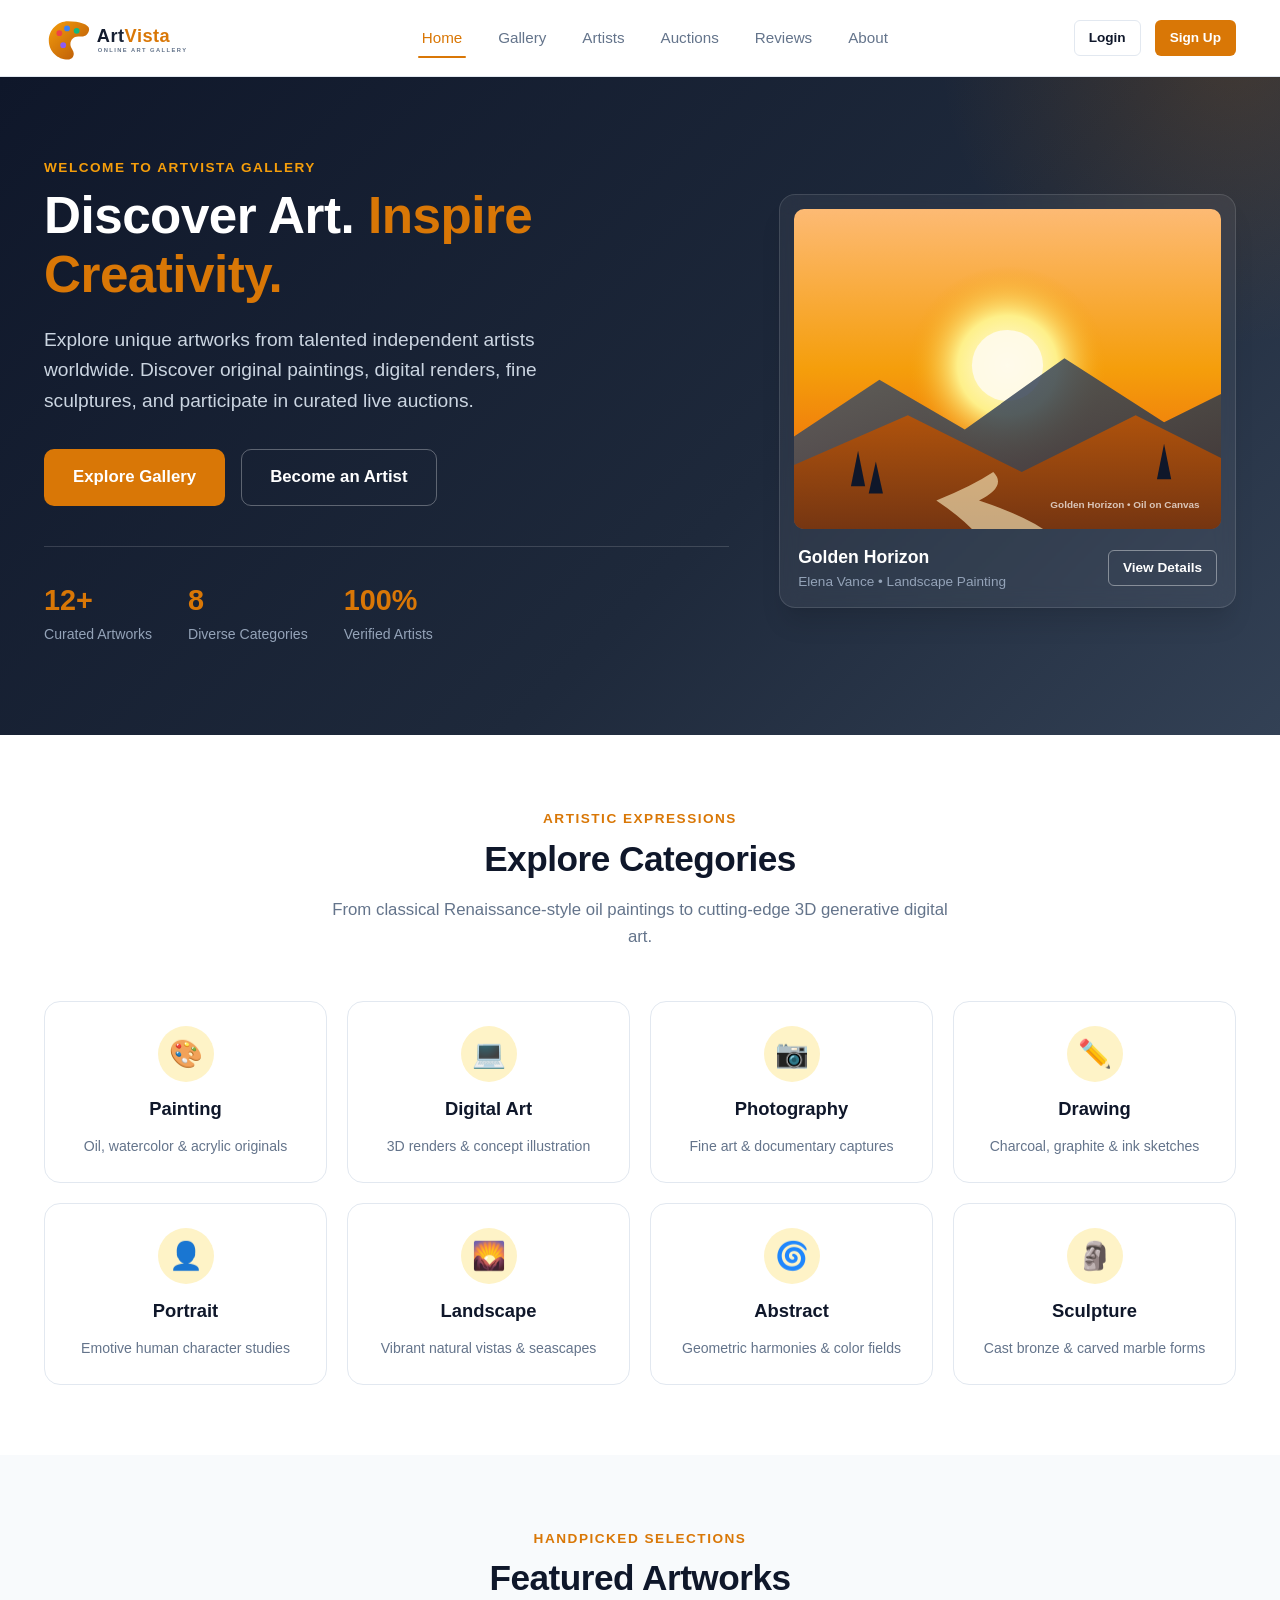
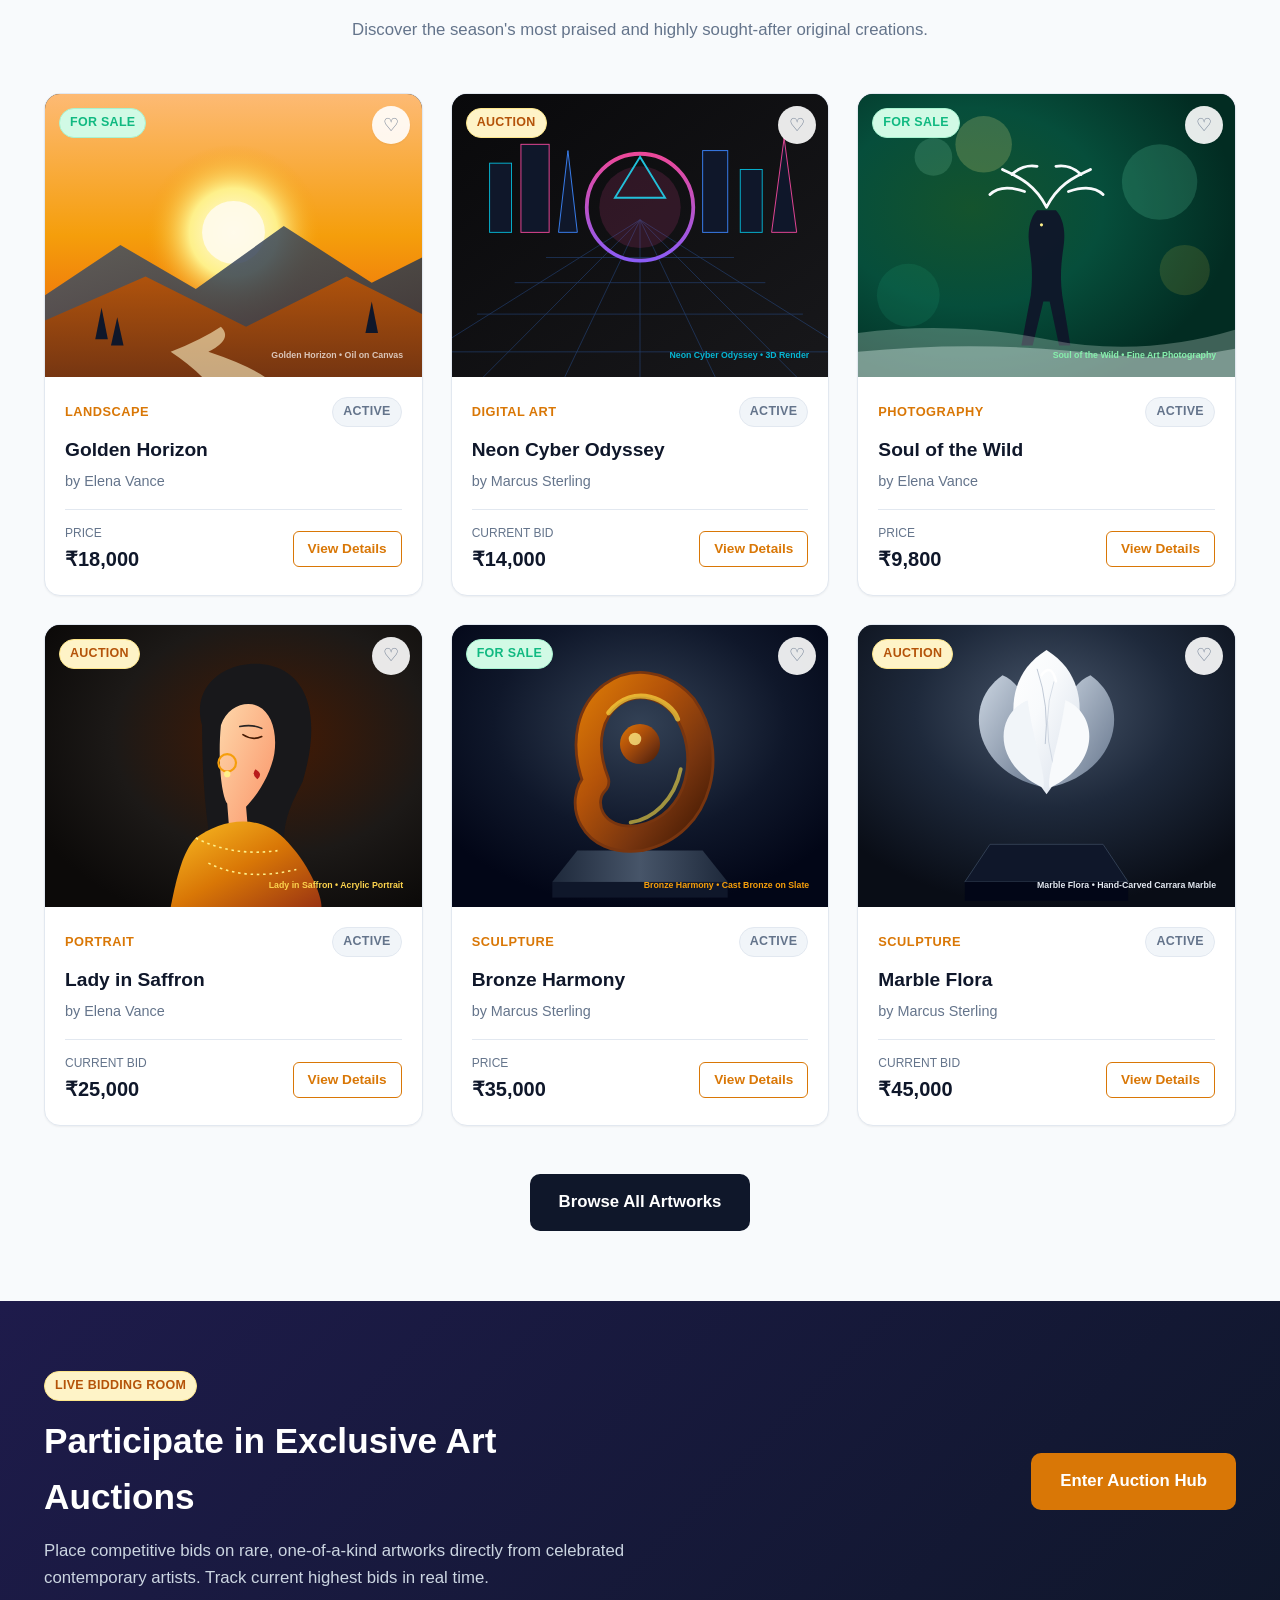
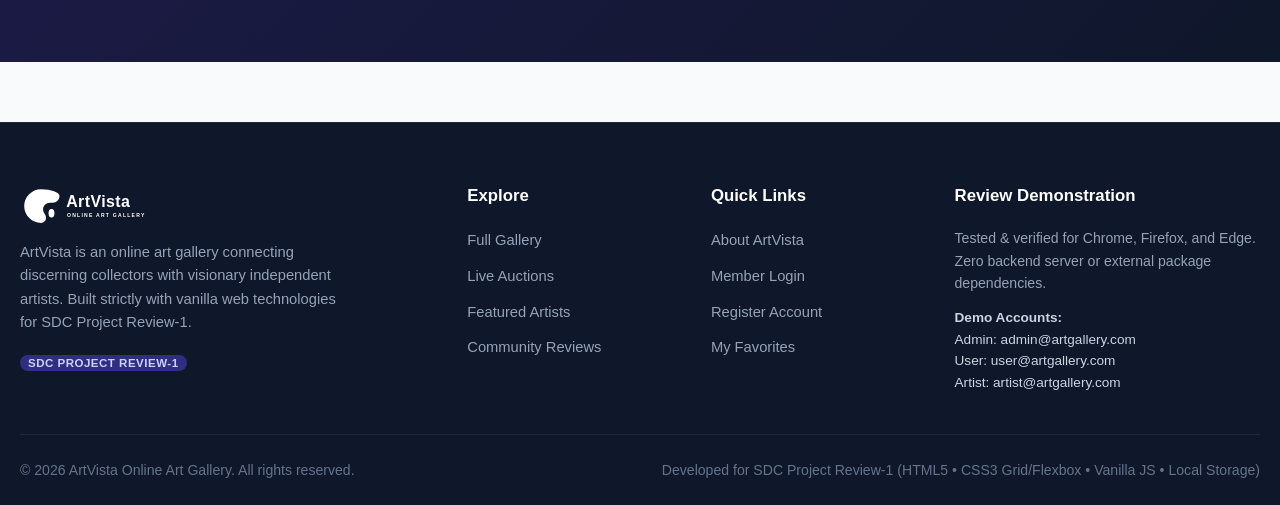
==== index.html @ 1c0c0f74 "Initial commit: Online Art Gallery (ArtVista) for SDC Project Review-1" ====
<!DOCTYPE html>
<html lang="en">
<head>
  <meta charset="UTF-8">
  <meta name="viewport" content="width=device-width, initial-scale=1.0">
  <title>ArtVista — Online Art Gallery | Discover &amp; Collect Fine Art</title>
  <link rel="stylesheet" href="css/style.css">
</head>
<body>

  <!-- Site Header / Navbar (Flexbox) -->
  <header class="site-header">
    <div class="container navbar">
      <a href="index.html" class="brand-logo">
        <img src="images/logo.svg" alt="ArtVista Logo">
      </a>

      <button class="menu-toggle" id="menuToggle" aria-label="Toggle Navigation">☰</button>

      <ul class="nav-links" id="navLinks">
        <li><a href="index.html" class="active">Home</a></li>
        <li><a href="artworks.html">Gallery</a></li>
        <li><a href="artist-profile.html">Artists</a></li>
        <li><a href="auction.html">Auctions</a></li>
        <li><a href="reviews.html">Reviews</a></li>
        <li><a href="about.html">About</a></li>
      </ul>

      <div class="nav-actions" id="navActions">
        <!-- Injected dynamically via auth.js -->
        <a href="login.html" class="btn btn-sm btn-outline">Login</a>
        <a href="signup.html" class="btn btn-sm btn-accent">Sign Up</a>
      </div>
    </div>
  </header>

  <main class="main-content">
    <!-- Hero Section (CSS Grid & Flexbox) -->
    <section class="hero-section">
      <div class="container hero-grid">
        <div class="hero-content">
          <div class="section-subtitle" style="color: #f59e0b;">Welcome to ArtVista Gallery</div>
          <h1>Discover Art. <span>Inspire Creativity.</span></h1>
          <p>
            Explore unique artworks from talented independent artists worldwide. Discover original paintings, digital renders, fine sculptures, and participate in curated live auctions.
          </p>
          <div class="hero-actions">
            <a href="artworks.html" class="btn btn-lg btn-accent">Explore Gallery</a>
            <a href="signup.html" class="btn btn-lg btn-outline" style="color: #ffffff; border-color: rgba(255,255,255,0.3);">Become an Artist</a>
          </div>

          <div class="hero-stats">
            <div class="hero-stat-item">
              <h4>12+</h4>
              <p>Curated Artworks</p>
            </div>
            <div class="hero-stat-item">
              <h4>8</h4>
              <p>Diverse Categories</p>
            </div>
            <div class="hero-stat-item">
              <h4>100%</h4>
              <p>Verified Artists</p>
            </div>
          </div>
        </div>

        <div class="hero-image-card">
          <img src="images/artworks/artwork-1.svg" alt="Featured Masterpiece: Golden Horizon">
          <div class="hero-card-meta">
            <div>
              <strong style="color: #ffffff; font-size: 1.1rem;">Golden Horizon</strong>
              <p style="color: #94a3b8; font-size: 0.85rem; margin-bottom: 0;">Elena Vance • Landscape Painting</p>
            </div>
            <a href="artwork-details.html?id=1" class="btn btn-sm btn-outline" style="color: #ffffff; border-color: rgba(255,255,255,0.4);">View Details</a>
          </div>
        </div>
      </div>
    </section>

    <!-- Categories Section (CSS Grid) -->
    <section class="section-padding" style="background-color: var(--surface);">
      <div class="container">
        <div class="section-header">
          <span class="section-subtitle">Artistic Expressions</span>
          <h2 class="section-title">Explore Categories</h2>
          <p class="section-desc">From classical Renaissance-style oil paintings to cutting-edge 3D generative digital art.</p>
        </div>

        <div class="category-grid">
          <a href="artworks.html?category=Painting" class="category-card">
            <div class="category-icon-box">🎨</div>
            <h3>Painting</h3>
            <p>Oil, watercolor &amp; acrylic originals</p>
          </a>

          <a href="artworks.html?category=Digital Art" class="category-card">
            <div class="category-icon-box">💻</div>
            <h3>Digital Art</h3>
            <p>3D renders &amp; concept illustration</p>
          </a>

          <a href="artworks.html?category=Photography" class="category-card">
            <div class="category-icon-box">📷</div>
            <h3>Photography</h3>
            <p>Fine art &amp; documentary captures</p>
          </a>

          <a href="artworks.html?category=Drawing" class="category-card">
            <div class="category-icon-box">✏️</div>
            <h3>Drawing</h3>
            <p>Charcoal, graphite &amp; ink sketches</p>
          </a>

          <a href="artworks.html?category=Portrait" class="category-card">
            <div class="category-icon-box">👤</div>
            <h3>Portrait</h3>
            <p>Emotive human character studies</p>
          </a>

          <a href="artworks.html?category=Landscape" class="category-card">
            <div class="category-icon-box">🌄</div>
            <h3>Landscape</h3>
            <p>Vibrant natural vistas &amp; seascapes</p>
          </a>

          <a href="artworks.html?category=Abstract" class="category-card">
            <div class="category-icon-box">🌀</div>
            <h3>Abstract</h3>
            <p>Geometric harmonies &amp; color fields</p>
          </a>

          <a href="artworks.html?category=Sculpture" class="category-card">
            <div class="category-icon-box">🗿</div>
            <h3>Sculpture</h3>
            <p>Cast bronze &amp; carved marble forms</p>
          </a>
        </div>
      </div>
    </section>

    <!-- Featured Artworks Section (CSS Grid) -->
    <section class="section-padding">
      <div class="container">
        <div class="section-header">
          <span class="section-subtitle">Handpicked Selections</span>
          <h2 class="section-title">Featured Artworks</h2>
          <p class="section-desc">Discover the season's most praised and highly sought-after original creations.</p>
        </div>

        <div class="artwork-grid" id="featuredArtworksGrid">
          <!-- Populated dynamically via artworks.js -->
        </div>

        <div style="text-align: center; margin-top: 48px;">
          <a href="artworks.html" class="btn btn-lg btn-primary">Browse All Artworks</a>
        </div>
      </div>
    </section>

    <!-- Live Auction Preview Section (Flexbox Banner) -->
    <section class="section-padding" style="background: linear-gradient(135deg, #1e1b4b 0%, #0f172a 100%); color: var(--text-inverse);">
      <div class="container">
        <div style="display: flex; justify-content: space-between; align-items: center; flex-wrap: wrap; gap: 30px;">
          <div style="max-width: 600px;">
            <span class="badge badge-auction" style="margin-bottom: 12px;">Live Bidding Room</span>
            <h2 style="font-size: 2.2rem; font-weight: 800; margin-bottom: 12px;">Participate in Exclusive Art Auctions</h2>
            <p style="color: #cbd5e1; font-size: 1.05rem;">
              Place competitive bids on rare, one-of-a-kind artworks directly from celebrated contemporary artists. Track current highest bids in real time.
            </p>
          </div>
          <div>
            <a href="auction.html" class="btn btn-lg btn-accent">Enter Auction Hub</a>
          </div>
        </div>
      </div>
    </section>
  </main>

  <!-- Site Footer (CSS Grid & Flexbox) -->
  <footer class="site-footer">
    <div class="container footer-top">
      <div class="footer-grid">
        <div class="footer-col">
          <img src="images/logo.svg" alt="ArtVista" style="height: 42px; margin-bottom: 16px; filter: brightness(0) invert(1);">
          <p style="color: #94a3b8; font-size: 0.92rem; max-width: 320px; line-height: 1.6;">
            ArtVista is an online art gallery connecting discerning collectors with visionary independent artists. Built strictly with vanilla web technologies for SDC Project Review-1.
          </p>
          <div style="margin-top: 14px;">
            <span class="role-tag role-admin" style="background-color: #312e81; color: #c7d2fe;">SDC Project Review-1</span>
          </div>
        </div>

        <div class="footer-col">
          <h4>Explore</h4>
          <ul class="footer-links">
            <li><a href="artworks.html">Full Gallery</a></li>
            <li><a href="auction.html">Live Auctions</a></li>
            <li><a href="artist-profile.html">Featured Artists</a></li>
            <li><a href="reviews.html">Community Reviews</a></li>
          </ul>
        </div>

        <div class="footer-col">
          <h4>Quick Links</h4>
          <ul class="footer-links">
            <li><a href="about.html">About ArtVista</a></li>
            <li><a href="login.html">Member Login</a></li>
            <li><a href="signup.html">Register Account</a></li>
            <li><a href="favorites.html">My Favorites</a></li>
          </ul>
        </div>

        <div class="footer-col">
          <h4>Review Demonstration</h4>
          <p style="color: #94a3b8; font-size: 0.88rem; line-height: 1.6; margin-bottom: 12px;">
            Tested &amp; verified for Chrome, Firefox, and Edge. Zero backend server or external package dependencies.
          </p>
          <div style="font-size: 0.85rem; color: #cbd5e1;">
            <strong>Demo Accounts:</strong><br>
            Admin: admin@artgallery.com<br>
            User: user@artgallery.com<br>
            Artist: artist@artgallery.com
          </div>
        </div>
      </div>
    </div>

    <div class="container footer-bottom">
      <div>&copy; 2026 ArtVista Online Art Gallery. All rights reserved.</div>
      <div>Developed for SDC Project Review-1 (HTML5 • CSS3 Grid/Flexbox • Vanilla JS • Local Storage)</div>
    </div>
  </footer>

  <!-- Scripts -->
  <script src="js/storage.js"></script>
  <script src="js/auth.js"></script>
  <script src="js/artworks.js"></script>
</body>
</html>
---- css/style.css ----
/**
 * style.css - Main Stylesheet for ArtVista Online Art Gallery
 * SDC Project Review-1
 * Developed using pure CSS3 (CSS Grid & Flexbox) with zero frameworks
 */

/* ==========================================================================
   1. CSS Variables & Design Tokens
   ========================================================================== */
:root {
  /* Brand Palette */
  --primary: #0f172a;        /* Deep slate/charcoal */
  --primary-light: #1e293b;  /* Elevated slate */
  --accent: #d97706;         /* Warm Gallery Gold */
  --accent-hover: #b45309;   /* Darker Gold */
  --accent-light: #fef3c7;   /* Pale gold highlight */
  
  /* Semantic Colors */
  --success: #10b981;
  --success-bg: #d1fae5;
  --danger: #ef4444;
  --danger-bg: #fee2e2;
  --warning: #f59e0b;
  --warning-bg: #fef3c7;
  --info: #3b82f6;
  --info-bg: #dbeafe;
  
  /* Neutrals & Surfaces */
  --bg: #f8fafc;
  --surface: #ffffff;
  --surface-alt: #f1f5f9;
  --border: #e2e8f0;
  --border-focus: #cbd5e1;
  
  /* Text */
  --text-main: #0f172a;
  --text-muted: #64748b;
  --text-light: #94a3b8;
  --text-inverse: #ffffff;
  
  /* Elevation Shadows */
  --shadow-sm: 0 1px 2px 0 rgba(0, 0, 0, 0.05);
  --shadow-md: 0 4px 6px -1px rgba(0, 0, 0, 0.07), 0 2px 4px -2px rgba(0, 0, 0, 0.05);
  --shadow-lg: 0 10px 15px -3px rgba(0, 0, 0, 0.08), 0 4px 6px -4px rgba(0, 0, 0, 0.04);
  --shadow-xl: 0 20px 25px -5px rgba(0, 0, 0, 0.1), 0 8px 10px -6px rgba(0, 0, 0, 0.05);
  
  /* Radii */
  --radius-sm: 6px;
  --radius-md: 10px;
  --radius-lg: 16px;
  --radius-full: 9999px;
  
  /* Transitions */
  --transition-fast: 0.15s ease;
  --transition-normal: 0.25s ease;
}

/* ==========================================================================
   2. Reset & Base Typography
   ========================================================================== */
*, *::before, *::after {
  box-sizing: border-box;
  margin: 0;
  padding: 0;
}

html {
  font-size: 16px;
  scroll-behavior: smooth;
}

body {
  font-family: -apple-system, BlinkMacSystemFont, "Segoe UI", Roboto, "Helvetica Neue", Arial, sans-serif;
  background-color: var(--bg);
  color: var(--text-main);
  line-height: 1.6;
  min-height: 100vh;
  display: flex;
  flex-direction: column;
}

a {
  color: inherit;
  text-decoration: none;
  transition: color var(--transition-fast);
}

img {
  max-width: 100%;
  height: auto;
  display: block;
}

button, input, select, textarea {
  font-family: inherit;
  font-size: 1rem;
}

/* Container */
.container {
  width: 100%;
  max-width: 1240px;
  margin: 0 auto;
  padding: 0 24px;
}

.main-content {
  flex: 1 0 auto;
  padding-bottom: 60px;
}

/* ==========================================================================
   3. Header & Navigation (Flexbox)
   ========================================================================== */
.site-header {
  background-color: var(--surface);
  border-bottom: 1px solid var(--border);
  position: sticky;
  top: 0;
  z-index: 1000;
  box-shadow: var(--shadow-sm);
}

.navbar {
  display: flex;
  justify-content: space-between;
  align-items: center;
  height: 76px;
}

.brand-logo {
  display: flex;
  align-items: center;
  gap: 12px;
}

.brand-logo img {
  height: 48px;
  width: auto;
}

.nav-links {
  display: flex;
  align-items: center;
  gap: 28px;
  list-style: none;
}

.nav-links a {
  font-weight: 500;
  color: var(--text-muted);
  font-size: 0.95rem;
  padding: 8px 4px;
  position: relative;
}

.nav-links a:hover,
.nav-links a.active {
  color: var(--accent);
}

.nav-links a.active::after {
  content: '';
  position: absolute;
  bottom: -4px;
  left: 0;
  right: 0;
  height: 2px;
  background-color: var(--accent);
  border-radius: 2px;
}

.nav-actions {
  display: flex;
  align-items: center;
  gap: 14px;
}

.user-badge-pill {
  display: flex;
  align-items: center;
  gap: 10px;
  padding: 6px 14px 6px 8px;
  background-color: var(--surface-alt);
  border-radius: var(--radius-full);
  border: 1px solid var(--border);
  font-size: 0.88rem;
  font-weight: 600;
}

.user-avatar-sm {
  width: 32px;
  height: 32px;
  border-radius: 50%;
  object-fit: cover;
}

.role-tag {
  font-size: 0.72rem;
  text-transform: uppercase;
  letter-spacing: 0.5px;
  padding: 2px 8px;
  border-radius: var(--radius-full);
  font-weight: 700;
}
.role-tag.role-admin { background-color: #ede9fe; color: #6d28d9; }
.role-tag.role-artist { background-color: var(--accent-light); color: var(--accent-hover); }
.role-tag.role-user { background-color: var(--info-bg); color: var(--info); }

/* Mobile nav toggle */
.menu-toggle {
  display: none;
  background: none;
  border: none;
  font-size: 1.5rem;
  cursor: pointer;
  color: var(--text-main);
}

/* ==========================================================================
   4. Buttons & Badges (Flexbox)
   ========================================================================== */
.btn {
  display: inline-flex;
  align-items: center;
  justify-content: center;
  gap: 8px;
  padding: 10px 20px;
  font-size: 0.95rem;
  font-weight: 600;
  border-radius: var(--radius-md);
  border: 1px solid transparent;
  cursor: pointer;
  transition: all var(--transition-normal);
  text-align: center;
  white-space: nowrap;
}

.btn-primary {
  background-color: var(--primary);
  color: var(--text-inverse);
}
.btn-primary:hover {
  background-color: var(--primary-light);
  transform: translateY(-1px);
  box-shadow: var(--shadow-md);
}

.btn-accent {
  background-color: var(--accent);
  color: var(--text-inverse);
}
.btn-accent:hover {
  background-color: var(--accent-hover);
  transform: translateY(-1px);
  box-shadow: var(--shadow-md);
}

.btn-outline {
  background-color: transparent;
  border-color: var(--border);
  color: var(--text-main);
}
.btn-outline:hover {
  background-color: var(--surface-alt);
  border-color: var(--border-focus);
}

.btn-outline-accent {
  background-color: transparent;
  border-color: var(--accent);
  color: var(--accent);
}
.btn-outline-accent:hover {
  background-color: var(--accent);
  color: var(--text-inverse);
}

.btn-danger {
  background-color: var(--danger);
  color: var(--text-inverse);
}
.btn-danger:hover {
  background-color: #dc2626;
}

.btn-sm {
  padding: 6px 14px;
  font-size: 0.85rem;
  border-radius: var(--radius-sm);
}

.btn-lg {
  padding: 14px 28px;
  font-size: 1.05rem;
}

.btn-block {
  width: 100%;
}

/* Badges */
.badge {
  display: inline-flex;
  align-items: center;
  gap: 4px;
  padding: 4px 10px;
  border-radius: var(--radius-full);
  font-size: 0.78rem;
  font-weight: 700;
  letter-spacing: 0.3px;
  text-transform: uppercase;
}

.badge-sale {
  background-color: var(--success-bg);
  color: var(--success);
  border: 1px solid #a7f3d0;
}

.badge-auction {
  background-color: var(--warning-bg);
  color: var(--accent-hover);
  border: 1px solid #fde68a;
}

.badge-category {
  background-color: var(--surface-alt);
  color: var(--text-muted);
  border: 1px solid var(--border);
}

/* ==========================================================================
   5. Hero Section (Flexbox & Grid)
   ========================================================================== */
.hero-section {
  background: linear-gradient(135deg, #0f172a 0%, #1e293b 60%, #334155 100%);
  color: var(--text-inverse);
  padding: 80px 0 90px;
  position: relative;
  overflow: hidden;
}

.hero-section::before {
  content: '';
  position: absolute;
  top: -50%;
  right: -20%;
  width: 600px;
  height: 600px;
  background: radial-gradient(circle, rgba(217, 119, 6, 0.18) 0%, rgba(217, 119, 6, 0) 70%);
  border-radius: 50%;
  pointer-events: none;
}

.hero-grid {
  display: grid;
  grid-template-columns: 1.2fr 0.8fr;
  align-items: center;
  gap: 50px;
}

.hero-content h1 {
  font-size: 3.2rem;
  line-height: 1.15;
  font-weight: 800;
  margin-bottom: 20px;
  letter-spacing: -0.5px;
}

.hero-content h1 span {
  color: var(--accent);
}

.hero-content p {
  font-size: 1.2rem;
  color: #cbd5e1;
  margin-bottom: 32px;
  max-width: 540px;
  line-height: 1.6;
}

.hero-actions {
  display: flex;
  gap: 16px;
  flex-wrap: wrap;
}

.hero-stats {
  display: flex;
  gap: 36px;
  margin-top: 40px;
  padding-top: 30px;
  border-top: 1px solid rgba(255, 255, 255, 0.15);
}

.hero-stat-item h4 {
  font-size: 1.8rem;
  font-weight: 800;
  color: var(--accent);
}

.hero-stat-item p {
  font-size: 0.88rem;
  color: #94a3b8;
  margin-bottom: 0;
}

.hero-image-card {
  background: rgba(255, 255, 255, 0.06);
  border: 1px solid rgba(255, 255, 255, 0.12);
  border-radius: var(--radius-lg);
  padding: 14px;
  box-shadow: var(--shadow-xl);
  backdrop-filter: blur(10px);
}

.hero-image-card img {
  border-radius: var(--radius-md);
  width: 100%;
  aspect-ratio: 4 / 3;
  object-fit: cover;
}

.hero-card-meta {
  display: flex;
  justify-content: space-between;
  align-items: center;
  margin-top: 14px;
  padding: 0 4px;
}

/* ==========================================================================
   6. Sections, Headers, and Category Showcase (CSS Grid)
   ========================================================================== */
.section-padding {
  padding: 70px 0;
}

.section-header {
  text-align: center;
  max-width: 640px;
  margin: 0 auto 50px;
}

.section-subtitle {
  text-transform: uppercase;
  color: var(--accent);
  font-size: 0.85rem;
  font-weight: 700;
  letter-spacing: 1.5px;
  margin-bottom: 8px;
}

.section-title {
  font-size: 2.2rem;
  font-weight: 800;
  color: var(--text-main);
  letter-spacing: -0.5px;
}

.section-desc {
  color: var(--text-muted);
  font-size: 1.05rem;
  margin-top: 10px;
}

/* Categories Grid */
.category-grid {
  display: grid;
  grid-template-columns: repeat(auto-fit, minmax(240px, 1fr));
  gap: 20px;
}

.category-card {
  background-color: var(--surface);
  border: 1px solid var(--border);
  border-radius: var(--radius-lg);
  padding: 24px;
  text-align: center;
  transition: all var(--transition-normal);
  cursor: pointer;
  display: flex;
  flex-direction: column;
  align-items: center;
  gap: 12px;
}

.category-card:hover {
  transform: translateY(-4px);
  border-color: var(--accent);
  box-shadow: var(--shadow-lg);
}

.category-icon-box {
  width: 56px;
  height: 56px;
  border-radius: 50%;
  background-color: var(--accent-light);
  display: flex;
  align-items: center;
  justify-content: center;
  font-size: 1.7rem;
}

.category-card h3 {
  font-size: 1.15rem;
  font-weight: 700;
}

.category-card p {
  font-size: 0.88rem;
  color: var(--text-muted);
}

/* ==========================================================================
   7. Artwork Cards & Gallery Grid (CSS Grid)
   ========================================================================== */
.artwork-grid {
  display: grid;
  grid-template-columns: repeat(auto-fit, minmax(280px, 1fr));
  gap: 28px;
}

.artwork-card {
  background-color: var(--surface);
  border: 1px solid var(--border);
  border-radius: var(--radius-lg);
  overflow: hidden;
  box-shadow: var(--shadow-sm);
  transition: all var(--transition-normal);
  display: flex;
  flex-direction: column;
}

.artwork-card:hover {
  transform: translateY(-5px);
  box-shadow: var(--shadow-xl);
  border-color: #cbd5e1;
}

.artwork-image-wrap {
  position: relative;
  width: 100%;
  aspect-ratio: 4 / 3;
  overflow: hidden;
  background-color: #0f172a;
}

.artwork-image-wrap img {
  width: 100%;
  height: 100%;
  object-fit: cover;
  transition: transform 0.4s ease;
}

.artwork-card:hover .artwork-image-wrap img {
  transform: scale(1.04);
}

.artwork-badge-floating {
  position: absolute;
  top: 14px;
  left: 14px;
  z-index: 2;
}

.btn-fav-floating {
  position: absolute;
  top: 12px;
  right: 12px;
  z-index: 2;
  width: 38px;
  height: 38px;
  border-radius: 50%;
  background-color: rgba(255, 255, 255, 0.9);
  border: none;
  cursor: pointer;
  display: flex;
  align-items: center;
  justify-content: center;
  font-size: 1.1rem;
  color: #64748b;
  box-shadow: var(--shadow-sm);
  transition: all var(--transition-fast);
}

.btn-fav-floating:hover,
.btn-fav-floating.active {
  background-color: #ffffff;
  color: #ef4444;
  transform: scale(1.1);
}

.artwork-body {
  padding: 20px;
  display: flex;
  flex-direction: column;
  flex-grow: 1;
}

.artwork-meta-row {
  display: flex;
  justify-content: space-between;
  align-items: center;
  margin-bottom: 8px;
}

.artwork-category {
  font-size: 0.8rem;
  font-weight: 700;
  text-transform: uppercase;
  color: var(--accent);
  letter-spacing: 0.5px;
}

.artwork-title {
  font-size: 1.2rem;
  font-weight: 700;
  margin-bottom: 4px;
  color: var(--text-main);
  white-space: nowrap;
  overflow: hidden;
  text-overflow: ellipsis;
}

.artwork-artist {
  font-size: 0.9rem;
  color: var(--text-muted);
  margin-bottom: 16px;
}

.artwork-artist a:hover {
  color: var(--accent);
  text-decoration: underline;
}

.artwork-footer {
  margin-top: auto;
  padding-top: 14px;
  border-top: 1px solid var(--border);
  display: flex;
  justify-content: space-between;
  align-items: center;
}

.artwork-price-label {
  font-size: 0.75rem;
  color: var(--text-muted);
  text-transform: uppercase;
}

.artwork-price-val {
  font-size: 1.25rem;
  font-weight: 800;
  color: var(--text-main);
}

/* ==========================================================================
   8. Search & Filters Bar (Flexbox)
   ========================================================================== */
.gallery-controls {
  background-color: var(--surface);
  border: 1px solid var(--border);
  border-radius: var(--radius-lg);
  padding: 20px;
  margin-bottom: 36px;
  box-shadow: var(--shadow-sm);
  display: flex;
  flex-direction: column;
  gap: 16px;
}

.search-sort-row {
  display: flex;
  gap: 16px;
  align-items: center;
}

.search-input-wrap {
  flex: 1;
  position: relative;
}

.search-input-wrap input {
  width: 100%;
  padding: 12px 16px 12px 42px;
  border: 1px solid var(--border);
  border-radius: var(--radius-md);
  background-color: var(--bg);
  transition: all var(--transition-fast);
}

.search-input-wrap input:focus {
  outline: none;
  border-color: var(--accent);
  background-color: var(--surface);
  box-shadow: 0 0 0 3px rgba(217, 119, 6, 0.15);
}

.search-icon {
  position: absolute;
  left: 14px;
  top: 50%;
  transform: translateY(-50%);
  color: var(--text-muted);
  font-size: 1.1rem;
}

.filter-pills-row {
  display: flex;
  gap: 8px;
  flex-wrap: wrap;
  align-items: center;
}

.filter-pill {
  background-color: var(--surface-alt);
  border: 1px solid var(--border);
  color: var(--text-muted);
  padding: 7px 16px;
  border-radius: var(--radius-full);
  font-size: 0.88rem;
  font-weight: 600;
  cursor: pointer;
  transition: all var(--transition-fast);
}

.filter-pill:hover,
.filter-pill.active {
  background-color: var(--primary);
  border-color: var(--primary);
  color: var(--text-inverse);
}

/* ==========================================================================
   9. Forms & Authentication (Flexbox)
   ========================================================================== */
.auth-wrapper {
  max-width: 480px;
  margin: 40px auto;
  background-color: var(--surface);
  border: 1px solid var(--border);
  border-radius: var(--radius-lg);
  padding: 36px;
  box-shadow: var(--shadow-lg);
}

.auth-header {
  text-align: center;
  margin-bottom: 28px;
}

.auth-header h2 {
  font-size: 1.8rem;
  font-weight: 800;
  margin-bottom: 8px;
}

.auth-header p {
  color: var(--text-muted);
  font-size: 0.95rem;
}

.form-group {
  display: flex;
  flex-direction: column;
  gap: 6px;
  margin-bottom: 20px;
}

.form-group label {
  font-size: 0.9rem;
  font-weight: 600;
  color: var(--text-main);
}

.form-control {
  width: 100%;
  padding: 11px 14px;
  border: 1px solid var(--border);
  border-radius: var(--radius-md);
  background-color: var(--bg);
  transition: border-color var(--transition-fast);
}

.form-control:focus {
  outline: none;
  border-color: var(--accent);
  background-color: var(--surface);
  box-shadow: 0 0 0 3px rgba(217, 119, 6, 0.15);
}

.form-error {
  color: var(--danger);
  font-size: 0.8rem;
  font-weight: 500;
  display: none;
}

.form-error.show {
  display: block;
}

/* Quick Fill Demo Credentials Box */
.demo-credentials-box {
  margin-top: 24px;
  padding: 16px;
  background-color: var(--surface-alt);
  border: 1px dashed #cbd5e1;
  border-radius: var(--radius-md);
}

.demo-credentials-box h4 {
  font-size: 0.85rem;
  text-transform: uppercase;
  letter-spacing: 0.5px;
  color: var(--text-muted);
  margin-bottom: 10px;
}

.demo-buttons-row {
  display: flex;
  gap: 8px;
  flex-wrap: wrap;
}

/* ==========================================================================
   10. Dashboard Layout & Metrics (CSS Grid)
   ========================================================================== */
.dashboard-header {
  background-color: var(--surface);
  border-bottom: 1px solid var(--border);
  padding: 30px 0;
  margin-bottom: 36px;
}

.dashboard-header-inner {
  display: flex;
  justify-content: space-between;
  align-items: center;
}

.dashboard-greeting h1 {
  font-size: 1.8rem;
  font-weight: 800;
}

.dashboard-greeting p {
  color: var(--text-muted);
  font-size: 0.95rem;
}

.stats-grid {
  display: grid;
  grid-template-columns: repeat(auto-fit, minmax(200px, 1fr));
  gap: 20px;
  margin-bottom: 36px;
}

.stat-card {
  background-color: var(--surface);
  border: 1px solid var(--border);
  border-radius: var(--radius-lg);
  padding: 24px;
  display: flex;
  align-items: center;
  gap: 18px;
  box-shadow: var(--shadow-sm);
}

.stat-icon {
  width: 52px;
  height: 52px;
  border-radius: var(--radius-md);
  display: flex;
  align-items: center;
  justify-content: center;
  font-size: 1.6rem;
}

.stat-icon-blue { background-color: var(--info-bg); color: var(--info); }
.stat-icon-gold { background-color: var(--accent-light); color: var(--accent-hover); }
.stat-icon-green { background-color: var(--success-bg); color: var(--success); }
.stat-icon-purple { background-color: #f3e8ff; color: #9333ea; }
.stat-icon-red { background-color: var(--danger-bg); color: var(--danger); }

.stat-info h3 {
  font-size: 1.85rem;
  font-weight: 800;
  line-height: 1.1;
}

.stat-info p {
  font-size: 0.85rem;
  color: var(--text-muted);
  font-weight: 600;
  margin-top: 4px;
}

/* Dashboard Tabs Navigation */
.dashboard-tabs {
  display: flex;
  gap: 8px;
  border-bottom: 1px solid var(--border);
  margin-bottom: 28px;
  overflow-x: auto;
}

.dash-tab-btn {
  padding: 12px 20px;
  background: none;
  border: none;
  border-bottom: 2px solid transparent;
  font-size: 0.95rem;
  font-weight: 600;
  color: var(--text-muted);
  cursor: pointer;
  white-space: nowrap;
  transition: all var(--transition-fast);
}

.dash-tab-btn:hover {
  color: var(--primary);
}

.dash-tab-btn.active {
  color: var(--accent);
  border-bottom-color: var(--accent);
}

.tab-pane {
  display: none;
}

.tab-pane.active {
  display: block;
}

/* ==========================================================================
   11. Tables (Data Tables for Admin, Purchases, Users)
   ========================================================================== */
.table-container {
  background-color: var(--surface);
  border: 1px solid var(--border);
  border-radius: var(--radius-lg);
  overflow-x: auto;
  box-shadow: var(--shadow-sm);
}

.custom-table {
  width: 100%;
  border-collapse: collapse;
  text-align: left;
  font-size: 0.92rem;
}

.custom-table th {
  background-color: var(--surface-alt);
  padding: 14px 18px;
  font-weight: 700;
  color: var(--text-muted);
  border-bottom: 1px solid var(--border);
  text-transform: uppercase;
  font-size: 0.78rem;
  letter-spacing: 0.5px;
}

.custom-table td {
  padding: 16px 18px;
  border-bottom: 1px solid var(--border);
  vertical-align: middle;
}

.custom-table tbody tr:hover {
  background-color: rgba(248, 250, 252, 0.8);
}

.table-thumb {
  width: 50px;
  height: 50px;
  border-radius: var(--radius-sm);
  object-fit: cover;
}

/* ==========================================================================
   12. Artwork Details Layout
   ========================================================================== */
.artwork-details-grid {
  display: grid;
  grid-template-columns: 1fr 1fr;
  gap: 50px;
  background-color: var(--surface);
  border: 1px solid var(--border);
  border-radius: var(--radius-lg);
  padding: 36px;
  box-shadow: var(--shadow-md);
  margin-bottom: 50px;
}

.details-image-box {
  width: 100%;
  aspect-ratio: 4 / 3;
  border-radius: var(--radius-md);
  overflow: hidden;
  background-color: #0f172a;
}

.details-image-box img {
  width: 100%;
  height: 100%;
  object-fit: cover;
}

.details-info {
  display: flex;
  flex-direction: column;
}

.details-info h1 {
  font-size: 2.2rem;
  font-weight: 800;
  margin-bottom: 6px;
}

.details-artist-line {
  font-size: 1.1rem;
  color: var(--text-muted);
  margin-bottom: 18px;
}

.details-artist-line a {
  color: var(--accent);
  font-weight: 600;
}

.details-price-box {
  background-color: var(--surface-alt);
  border-radius: var(--radius-md);
  padding: 20px;
  margin: 20px 0;
}

.details-actions-row {
  display: flex;
  gap: 14px;
  margin-top: 10px;
}

/* ==========================================================================
   13. Reviews & Ratings
   ========================================================================== */
.star-rating {
  display: inline-flex;
  gap: 3px;
  color: #f59e0b;
  font-size: 1.1rem;
}

.star-picker {
  display: inline-flex;
  flex-direction: row-reverse;
  gap: 6px;
  font-size: 1.8rem;
  cursor: pointer;
}

.star-picker input {
  display: none;
}

.star-picker label {
  color: #cbd5e1;
  transition: color var(--transition-fast);
}

.star-picker label:hover,
.star-picker label:hover ~ label,
.star-picker input:checked ~ label {
  color: #f59e0b;
}

.review-item-card {
  background-color: var(--surface);
  border: 1px solid var(--border);
  border-radius: var(--radius-md);
  padding: 18px;
  margin-bottom: 14px;
}

.review-header {
  display: flex;
  justify-content: space-between;
  align-items: center;
  margin-bottom: 8px;
}

/* ==========================================================================
   14. Modals & Dialogs
   ========================================================================== */
.modal-overlay {
  position: fixed;
  top: 0;
  left: 0;
  right: 0;
  bottom: 0;
  background-color: rgba(15, 23, 42, 0.7);
  display: none;
  align-items: center;
  justify-content: center;
  z-index: 2000;
  padding: 20px;
  backdrop-filter: blur(4px);
}

.modal-overlay.active {
  display: flex;
}

.modal-card {
  background-color: var(--surface);
  border-radius: var(--radius-lg);
  max-width: 540px;
  width: 100%;
  padding: 30px;
  box-shadow: var(--shadow-xl);
  max-height: 90vh;
  overflow-y: auto;
  position: relative;
  animation: modalFadeIn 0.25s ease-out;
}

@keyframes modalFadeIn {
  from { opacity: 0; transform: scale(0.95); }
  to { opacity: 1; transform: scale(1); }
}

.modal-header {
  display: flex;
  justify-content: space-between;
  align-items: center;
  margin-bottom: 20px;
  border-bottom: 1px solid var(--border);
  padding-bottom: 12px;
}

.modal-close-btn {
  background: none;
  border: none;
  font-size: 1.6rem;
  color: var(--text-muted);
  cursor: pointer;
}

/* ==========================================================================
   15. Toast Notifications
   ========================================================================== */
.toast-container {
  position: fixed;
  bottom: 24px;
  right: 24px;
  z-index: 9999;
  display: flex;
  flex-direction: column;
  gap: 10px;
  pointer-events: none;
}

.toast-item {
  pointer-events: auto;
  min-width: 300px;
  max-width: 450px;
  background-color: var(--surface);
  color: var(--text-main);
  border-radius: var(--radius-md);
  padding: 14px 18px;
  box-shadow: var(--shadow-xl);
  display: flex;
  align-items: center;
  gap: 12px;
  border-left: 5px solid var(--primary);
  transform: translateX(120%);
  transition: transform 0.3s cubic-bezier(0.16, 1, 0.3, 1);
}

.toast-item.show {
  transform: translateX(0);
}

.toast-item.toast-success { border-left-color: var(--success); }
.toast-item.toast-error { border-left-color: var(--danger); }
.toast-item.toast-warning { border-left-color: var(--warning); }
.toast-item.toast-info { border-left-color: var(--info); }

.toast-icon {
  font-size: 1.2rem;
  font-weight: 800;
}
.toast-success .toast-icon { color: var(--success); }
.toast-error .toast-icon { color: var(--danger); }
.toast-warning .toast-icon { color: var(--warning); }
.toast-info .toast-icon { color: var(--info); }

.toast-message {
  flex-grow: 1;
  font-size: 0.92rem;
  font-weight: 500;
}

.toast-close {
  background: none;
  border: none;
  font-size: 1.2rem;
  color: var(--text-muted);
  cursor: pointer;
}

/* ==========================================================================
   16. Empty State Component
   ========================================================================== */
.empty-state {
  text-align: center;
  padding: 60px 20px;
  background-color: var(--surface);
  border: 1px dashed var(--border);
  border-radius: var(--radius-lg);
  margin: 30px 0;
}

.empty-state-icon {
  font-size: 3.5rem;
  margin-bottom: 16px;
  opacity: 0.7;
}

.empty-state h3 {
  font-size: 1.35rem;
  font-weight: 700;
  margin-bottom: 8px;
}

.empty-state p {
  color: var(--text-muted);
  max-width: 400px;
  margin: 0 auto 20px;
}

/* ==========================================================================
   17. Footer (Flexbox & Grid)
   ========================================================================== */
.site-footer {
  background-color: var(--primary);
  color: #cbd5e1;
  border-top: 1px solid #1e293b;
  margin-top: auto;
}

.footer-top {
  padding: 60px 0 40px;
}

.footer-grid {
  display: grid;
  grid-template-columns: 2fr 1fr 1fr 1.5fr;
  gap: 40px;
}

.footer-col h4 {
  color: var(--text-inverse);
  font-size: 1.05rem;
  font-weight: 700;
  margin-bottom: 18px;
}

.footer-links {
  list-style: none;
  display: flex;
  flex-direction: column;
  gap: 10px;
}

.footer-links a {
  color: #94a3b8;
  font-size: 0.92rem;
}

.footer-links a:hover {
  color: var(--accent);
}

.footer-bottom {
  padding: 24px 0;
  border-top: 1px solid #1e293b;
  display: flex;
  justify-content: space-between;
  align-items: center;
  font-size: 0.88rem;
  color: #64748b;
}

/* ==========================================================================
   18. Responsive Media Queries
   ========================================================================== */
@media (max-width: 992px) {
  .hero-grid {
    grid-template-columns: 1fr;
    text-align: center;
  }
  .hero-content p {
    margin: 0 auto 30px;
  }
  .hero-actions, .hero-stats {
    justify-content: center;
  }
  .artwork-details-grid {
    grid-template-columns: 1fr;
    gap: 30px;
  }
  .footer-grid {
    grid-template-columns: 1fr 1fr;
  }
}

@media (max-width: 768px) {
  .nav-links, .nav-actions {
    display: none;
  }
  .nav-links.show {
    display: flex;
    flex-direction: column;
    position: absolute;
    top: 76px;
    left: 0;
    right: 0;
    background-color: var(--surface);
    padding: 20px;
    box-shadow: var(--shadow-lg);
    border-bottom: 1px solid var(--border);
  }
  .menu-toggle {
    display: block;
  }
  .search-sort-row {
    flex-direction: column;
  }
  .dashboard-header-inner {
    flex-direction: column;
    align-items: flex-start;
    gap: 16px;
  }
  .footer-grid {
    grid-template-columns: 1fr;
  }
  .footer-bottom {
    flex-direction: column;
    gap: 10px;
    text-align: center;
  }
}
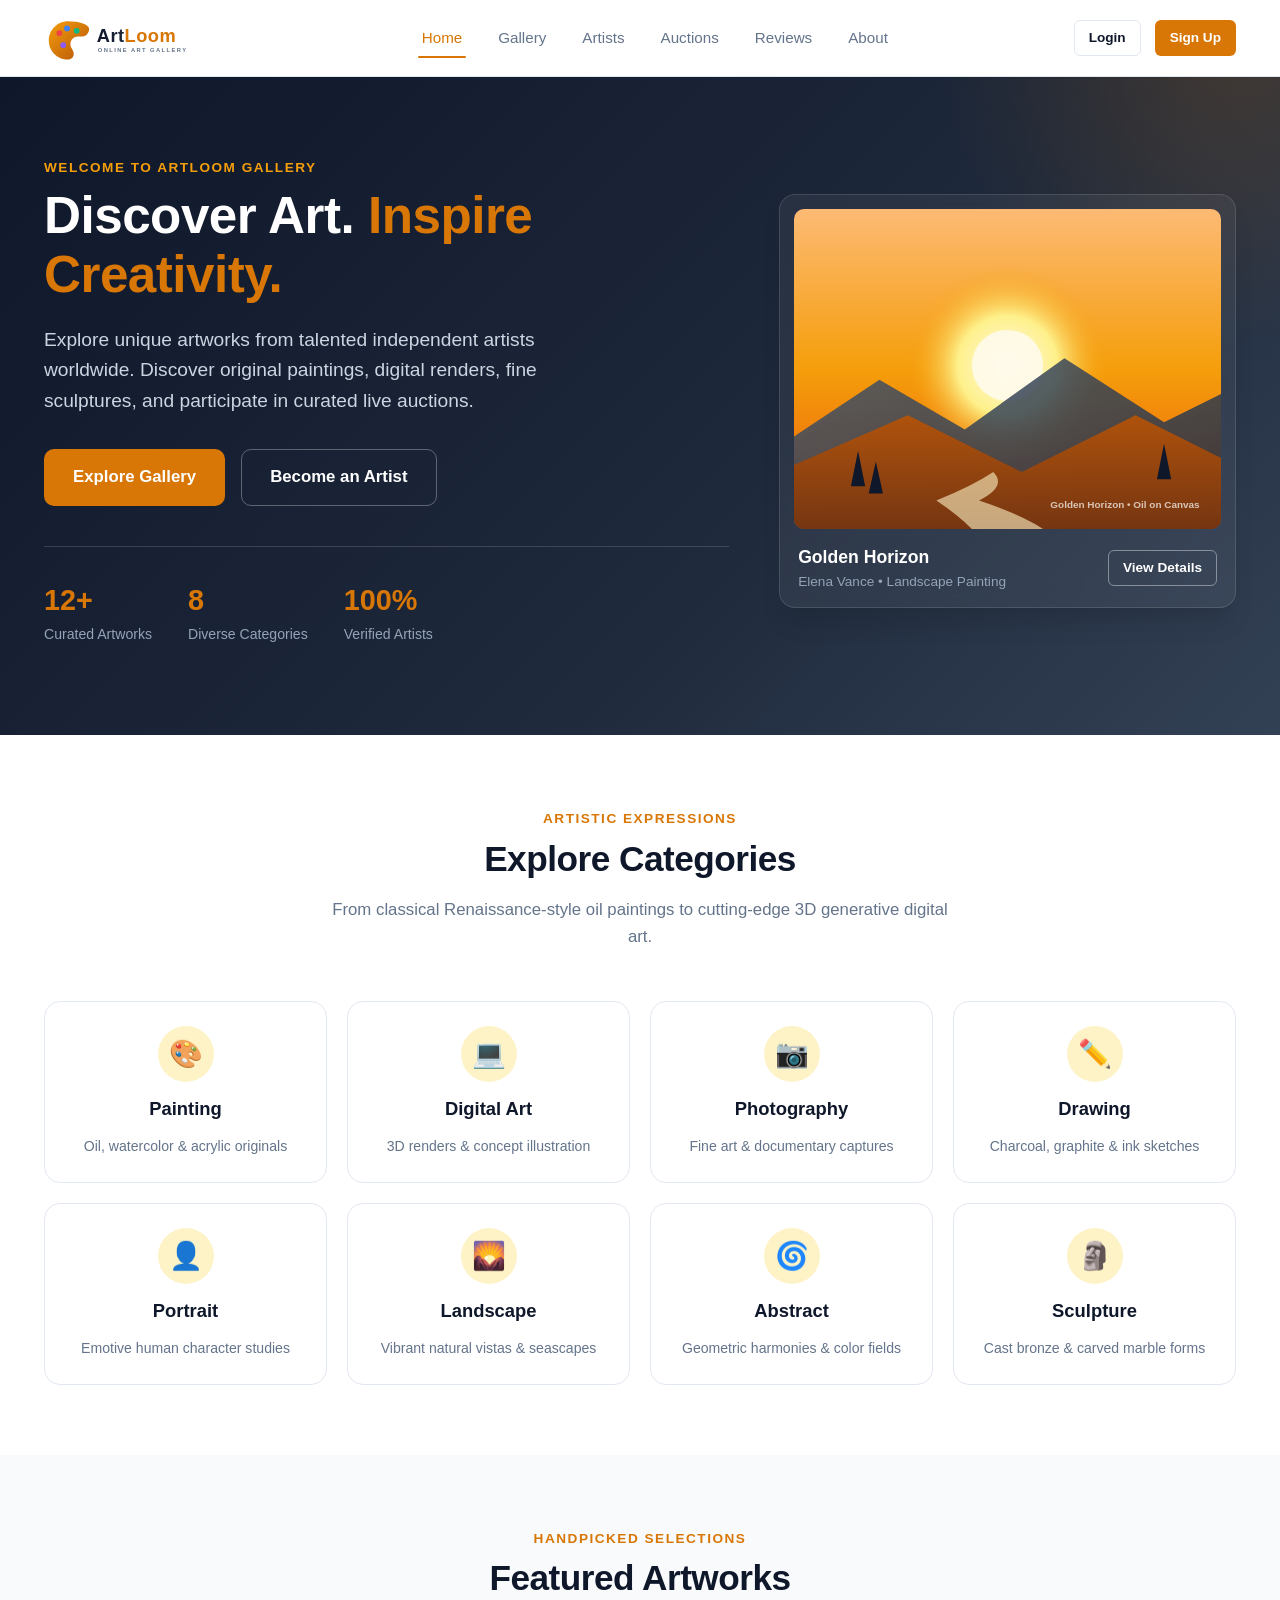
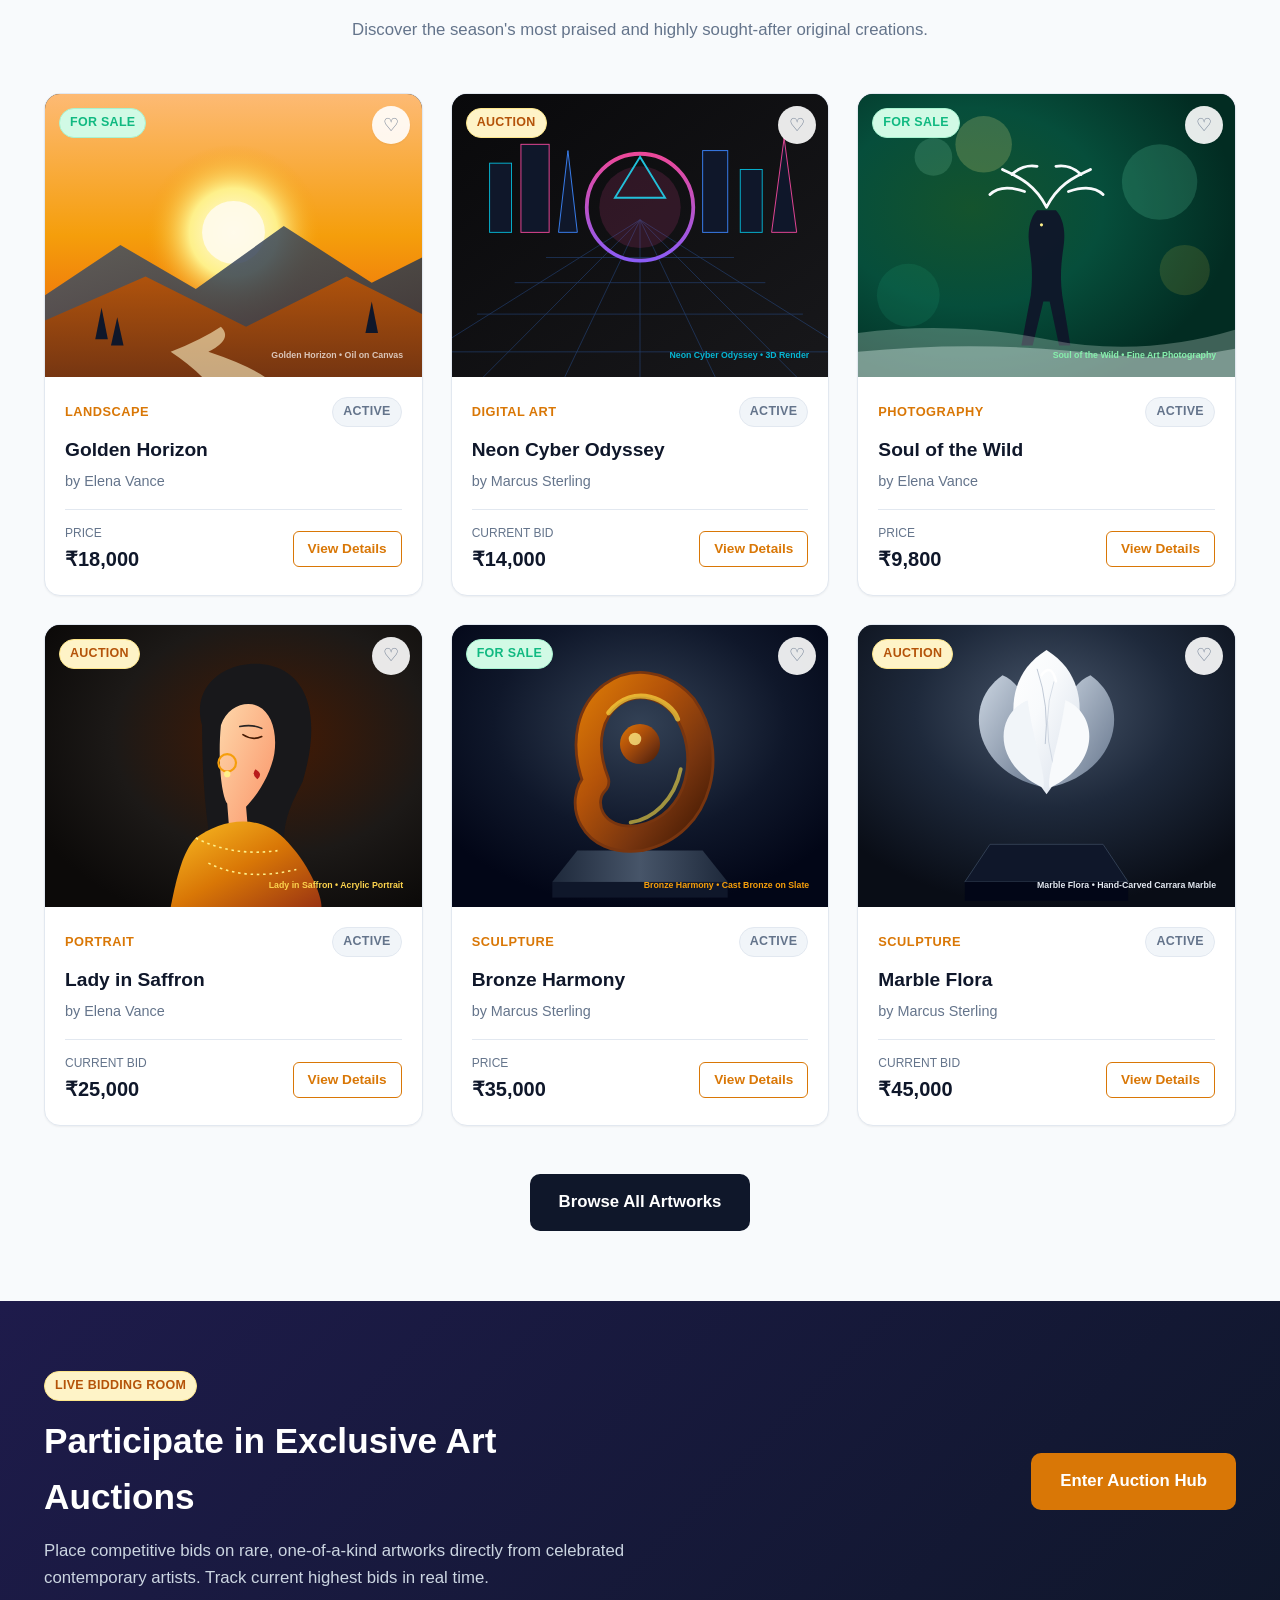
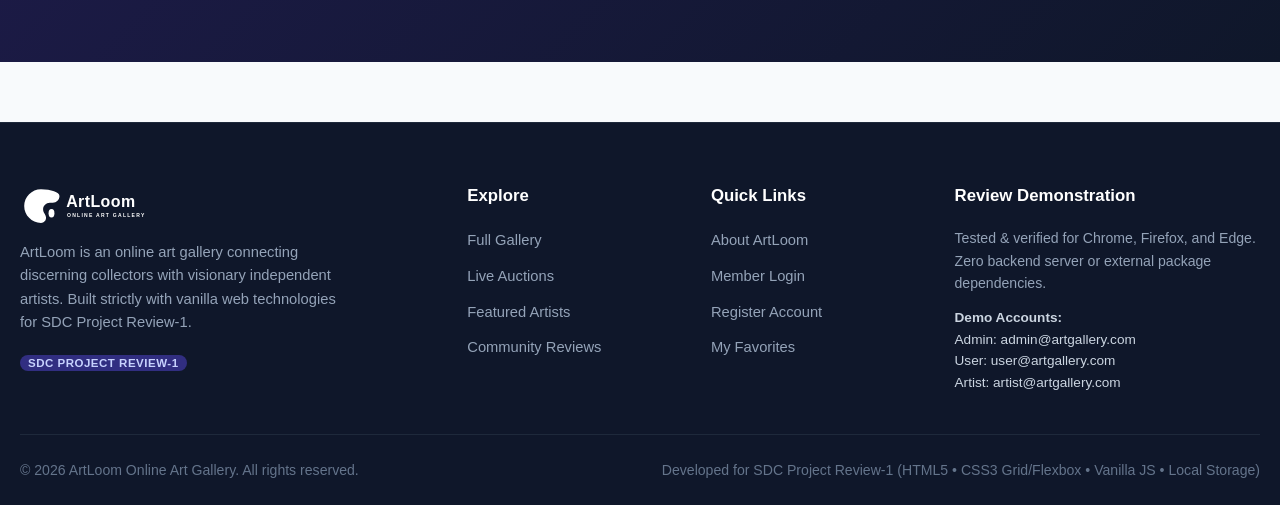
==== commit 0c821d8a: "Fix Admin session persistence across page navigation and standardize ArtLoom branding" ====
--- a/index.html
+++ b/index.html
@@ -3,7 +3,7 @@
 <head>
   <meta charset="UTF-8">
   <meta name="viewport" content="width=device-width, initial-scale=1.0">
-  <title>ArtVista — Online Art Gallery | Discover &amp; Collect Fine Art</title>
+  <title>ArtLoom — Online Art Gallery | Discover &amp; Collect Fine Art</title>
   <link rel="stylesheet" href="css/style.css">
 </head>
 <body>
@@ -12,7 +12,7 @@
   <header class="site-header">
     <div class="container navbar">
       <a href="index.html" class="brand-logo">
-        <img src="images/logo.svg" alt="ArtVista Logo">
+        <img src="images/logo.svg" alt="ArtLoom Logo">
       </a>
 
       <button class="menu-toggle" id="menuToggle" aria-label="Toggle Navigation">☰</button>
@@ -39,7 +39,7 @@
     <section class="hero-section">
       <div class="container hero-grid">
         <div class="hero-content">
-          <div class="section-subtitle" style="color: #f59e0b;">Welcome to ArtVista Gallery</div>
+          <div class="section-subtitle" style="color: #f59e0b;">Welcome to ArtLoom Gallery</div>
           <h1>Discover Art. <span>Inspire Creativity.</span></h1>
           <p>
             Explore unique artworks from talented independent artists worldwide. Discover original paintings, digital renders, fine sculptures, and participate in curated live auctions.
@@ -182,9 +182,9 @@
     <div class="container footer-top">
       <div class="footer-grid">
         <div class="footer-col">
-          <img src="images/logo.svg" alt="ArtVista" style="height: 42px; margin-bottom: 16px; filter: brightness(0) invert(1);">
+          <img src="images/logo.svg" alt="ArtLoom" style="height: 42px; margin-bottom: 16px; filter: brightness(0) invert(1);">
           <p style="color: #94a3b8; font-size: 0.92rem; max-width: 320px; line-height: 1.6;">
-            ArtVista is an online art gallery connecting discerning collectors with visionary independent artists. Built strictly with vanilla web technologies for SDC Project Review-1.
+            ArtLoom is an online art gallery connecting discerning collectors with visionary independent artists. Built strictly with vanilla web technologies for SDC Project Review-1.
           </p>
           <div style="margin-top: 14px;">
             <span class="role-tag role-admin" style="background-color: #312e81; color: #c7d2fe;">SDC Project Review-1</span>
@@ -204,7 +204,7 @@
         <div class="footer-col">
           <h4>Quick Links</h4>
           <ul class="footer-links">
-            <li><a href="about.html">About ArtVista</a></li>
+            <li><a href="about.html">About ArtLoom</a></li>
             <li><a href="login.html">Member Login</a></li>
             <li><a href="signup.html">Register Account</a></li>
             <li><a href="favorites.html">My Favorites</a></li>
@@ -227,7 +227,7 @@
     </div>
 
     <div class="container footer-bottom">
-      <div>&copy; 2026 ArtVista Online Art Gallery. All rights reserved.</div>
+      <div>&copy; 2026 ArtLoom Online Art Gallery. All rights reserved.</div>
       <div>Developed for SDC Project Review-1 (HTML5 • CSS3 Grid/Flexbox • Vanilla JS • Local Storage)</div>
     </div>
   </footer>
--- a/css/style.css
+++ b/css/style.css
@@ -1,5 +1,5 @@
 /**
- * style.css - Main Stylesheet for ArtVista Online Art Gallery
+ * style.css - Main Stylesheet for ArtLoom Online Art Gallery
  * SDC Project Review-1
  * Developed using pure CSS3 (CSS Grid & Flexbox) with zero frameworks
  */
@@ -203,9 +203,9 @@
   border-radius: var(--radius-full);
   font-weight: 700;
 }
-.role-tag.role-admin { background-color: #ede9fe; color: #6d28d9; }
-.role-tag.role-artist { background-color: var(--accent-light); color: var(--accent-hover); }
-.role-tag.role-user { background-color: var(--info-bg); color: var(--info); }
+.role-tag.role-admin, .role-tag.role-Admin { background-color: #ede9fe; color: #6d28d9; }
+.role-tag.role-artist, .role-tag.role-Artist { background-color: var(--accent-light); color: var(--accent-hover); }
+.role-tag.role-user, .role-tag.role-User { background-color: var(--info-bg); color: var(--info); }
 
 /* Mobile nav toggle */
 .menu-toggle {
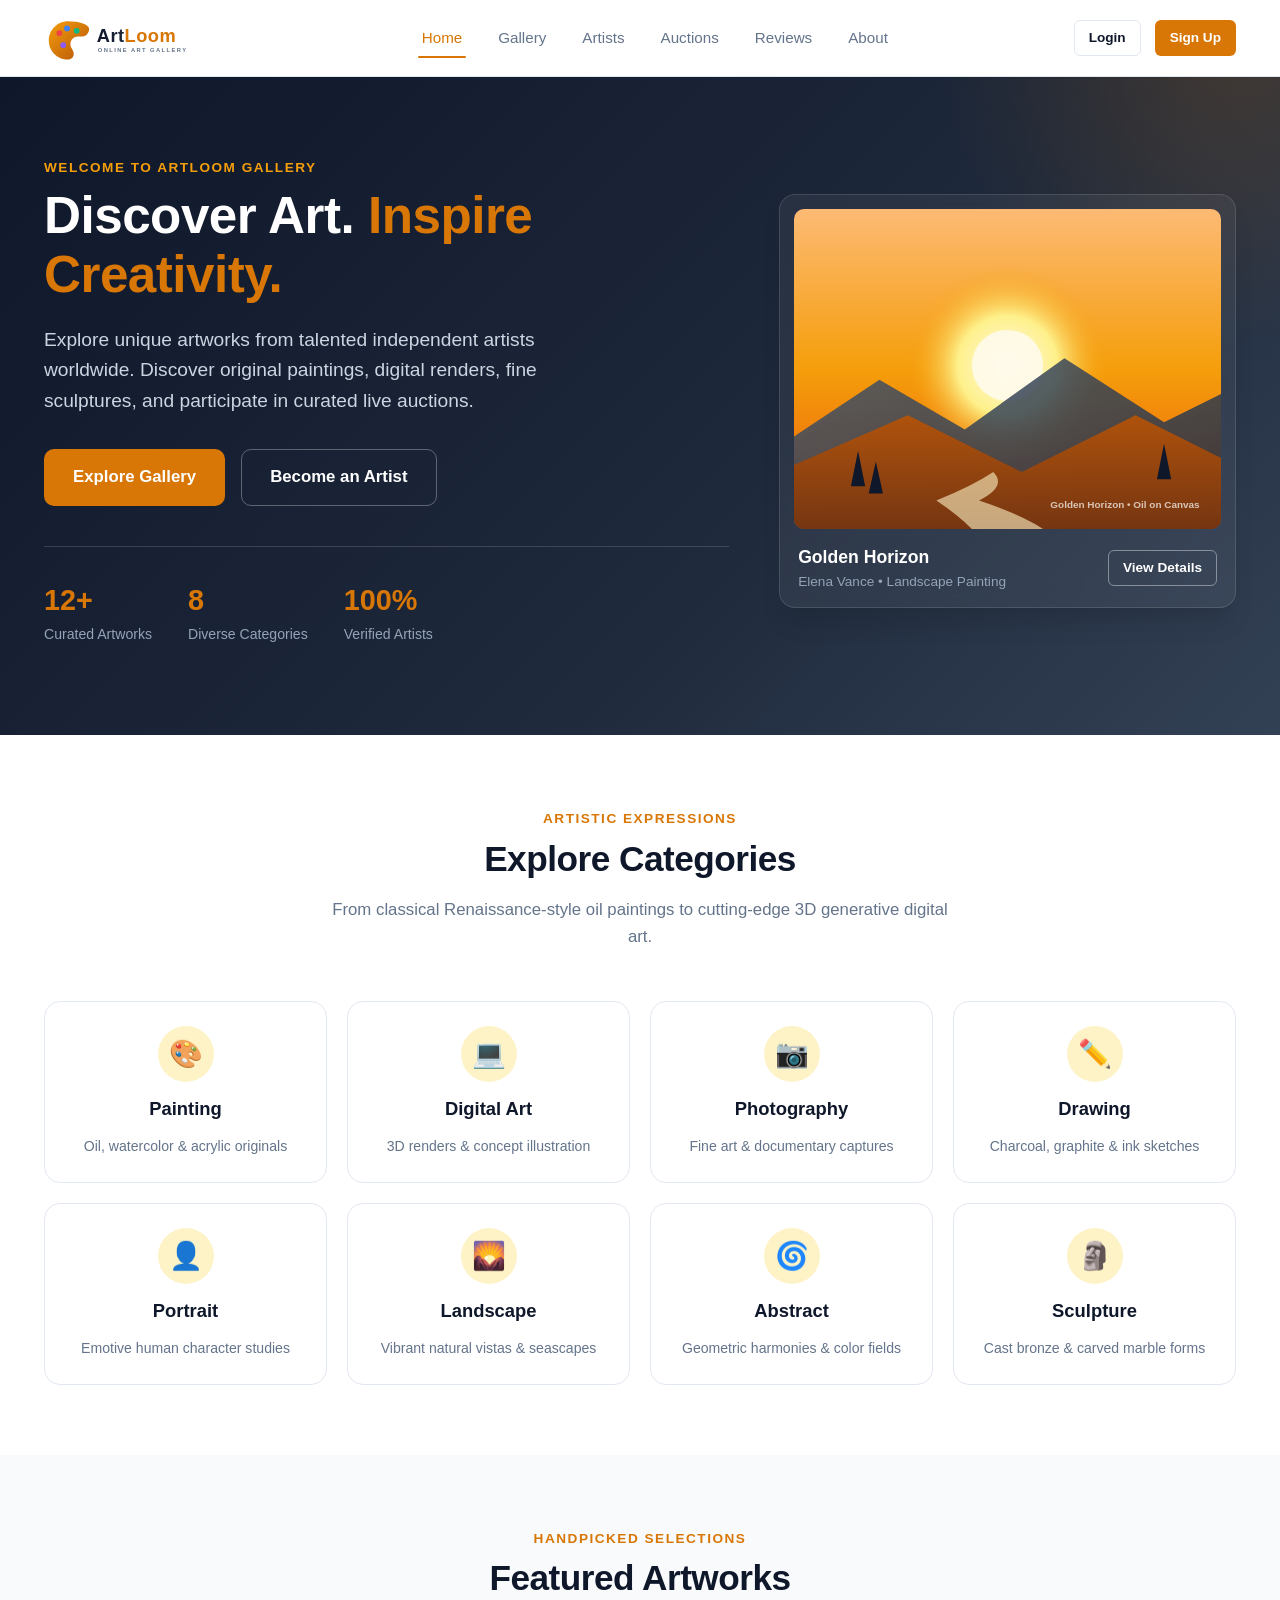
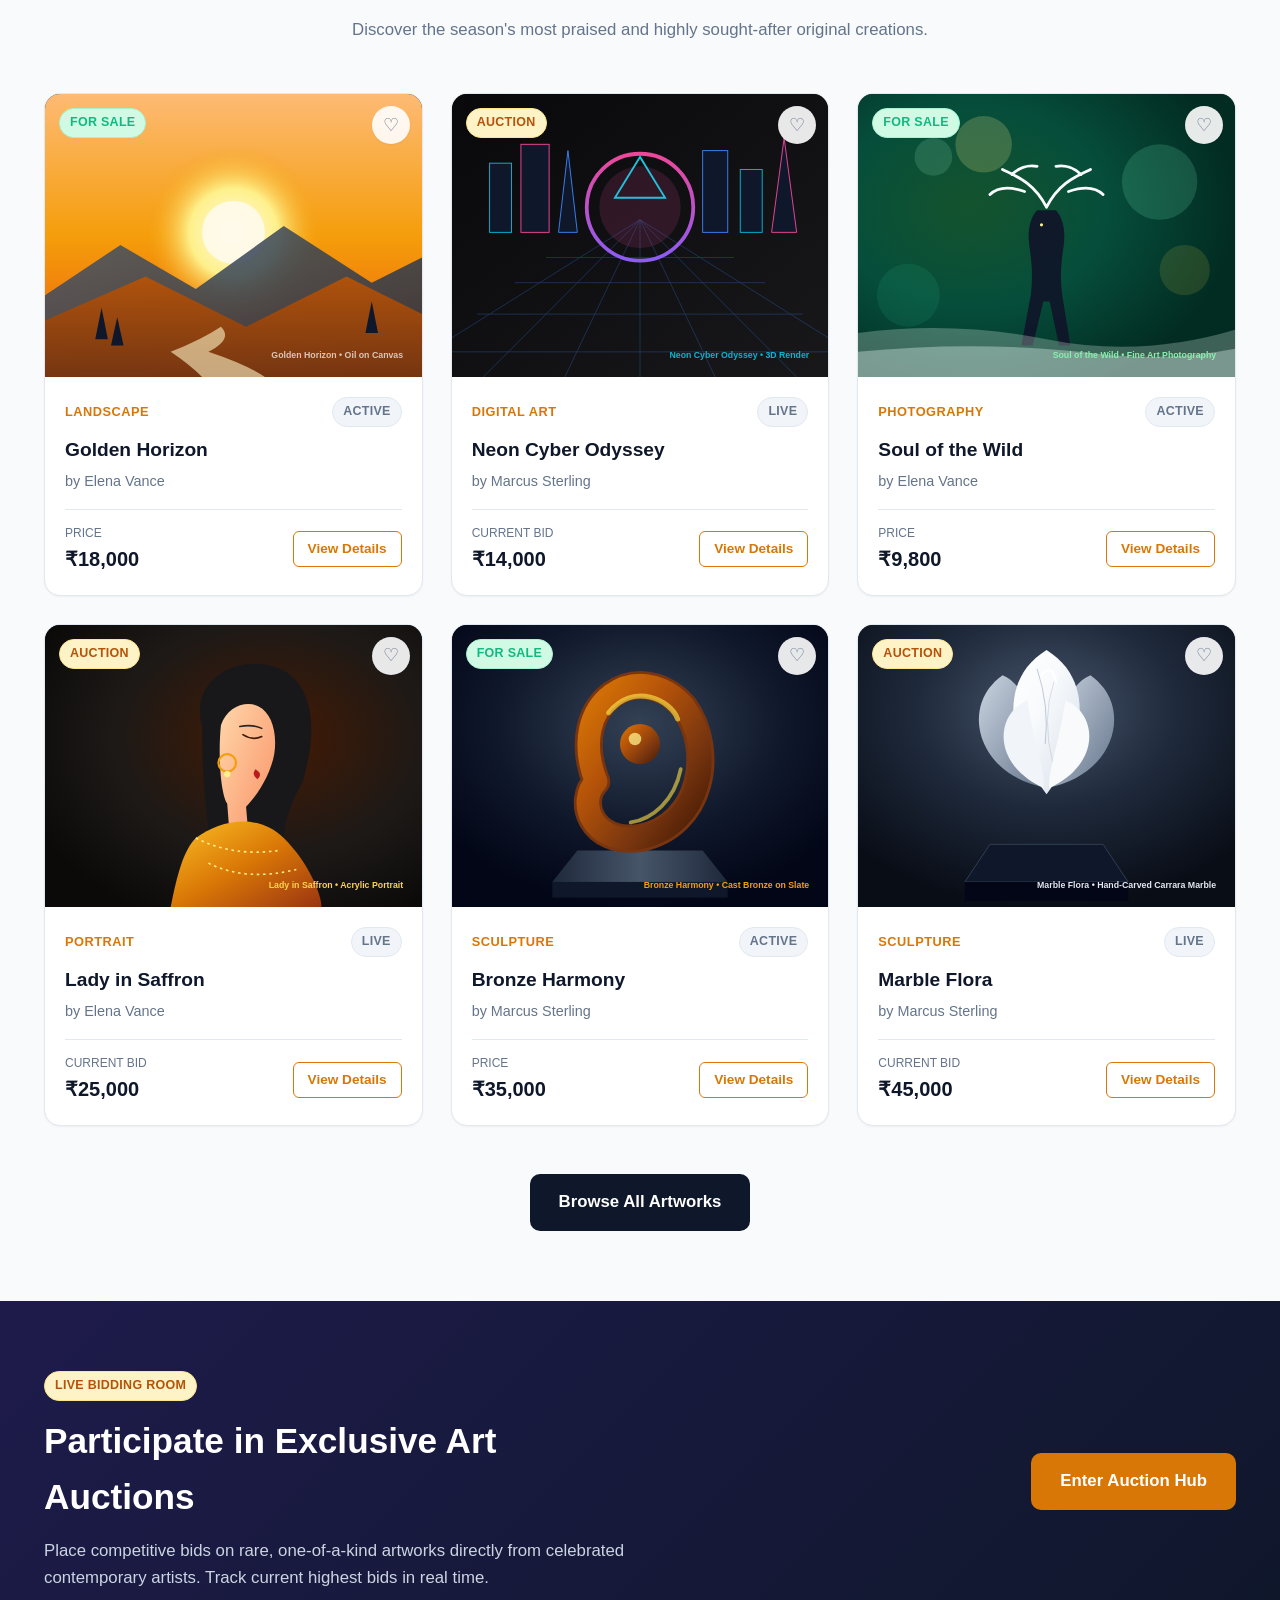
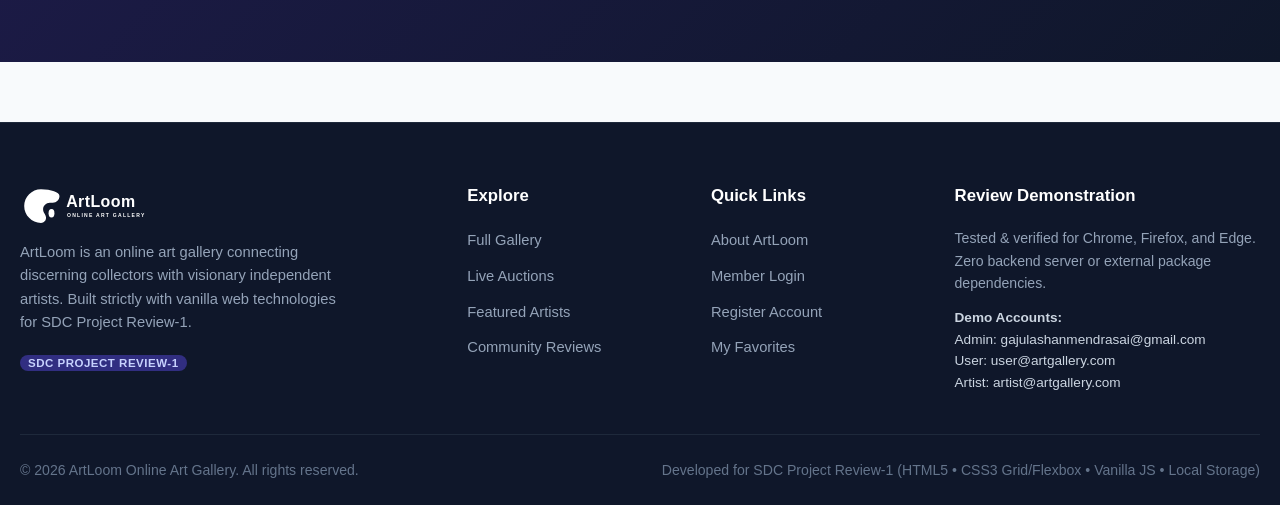
==== commit 2d6839d2: "Update ArtLoom authentication, auction and buyer modules" ====
--- a/index.html
+++ b/index.html
@@ -218,7 +218,7 @@
           </p>
           <div style="font-size: 0.85rem; color: #cbd5e1;">
             <strong>Demo Accounts:</strong><br>
-            Admin: admin@artgallery.com<br>
+            Admin: gajulashanmendrasai@gmail.com<br>
             User: user@artgallery.com<br>
             Artist: artist@artgallery.com
           </div>
--- a/css/style.css
+++ b/css/style.css
@@ -330,6 +330,13 @@
   border: 1px solid var(--border);
 }
 
+.badge-danger,
+.badge-closed {
+  background-color: #fee2e2;
+  color: #b91c1c;
+  border: 1px solid #fca5a5;
+}
+
 /* ==========================================================================
    5. Hero Section (Flexbox & Grid)
    ========================================================================== */
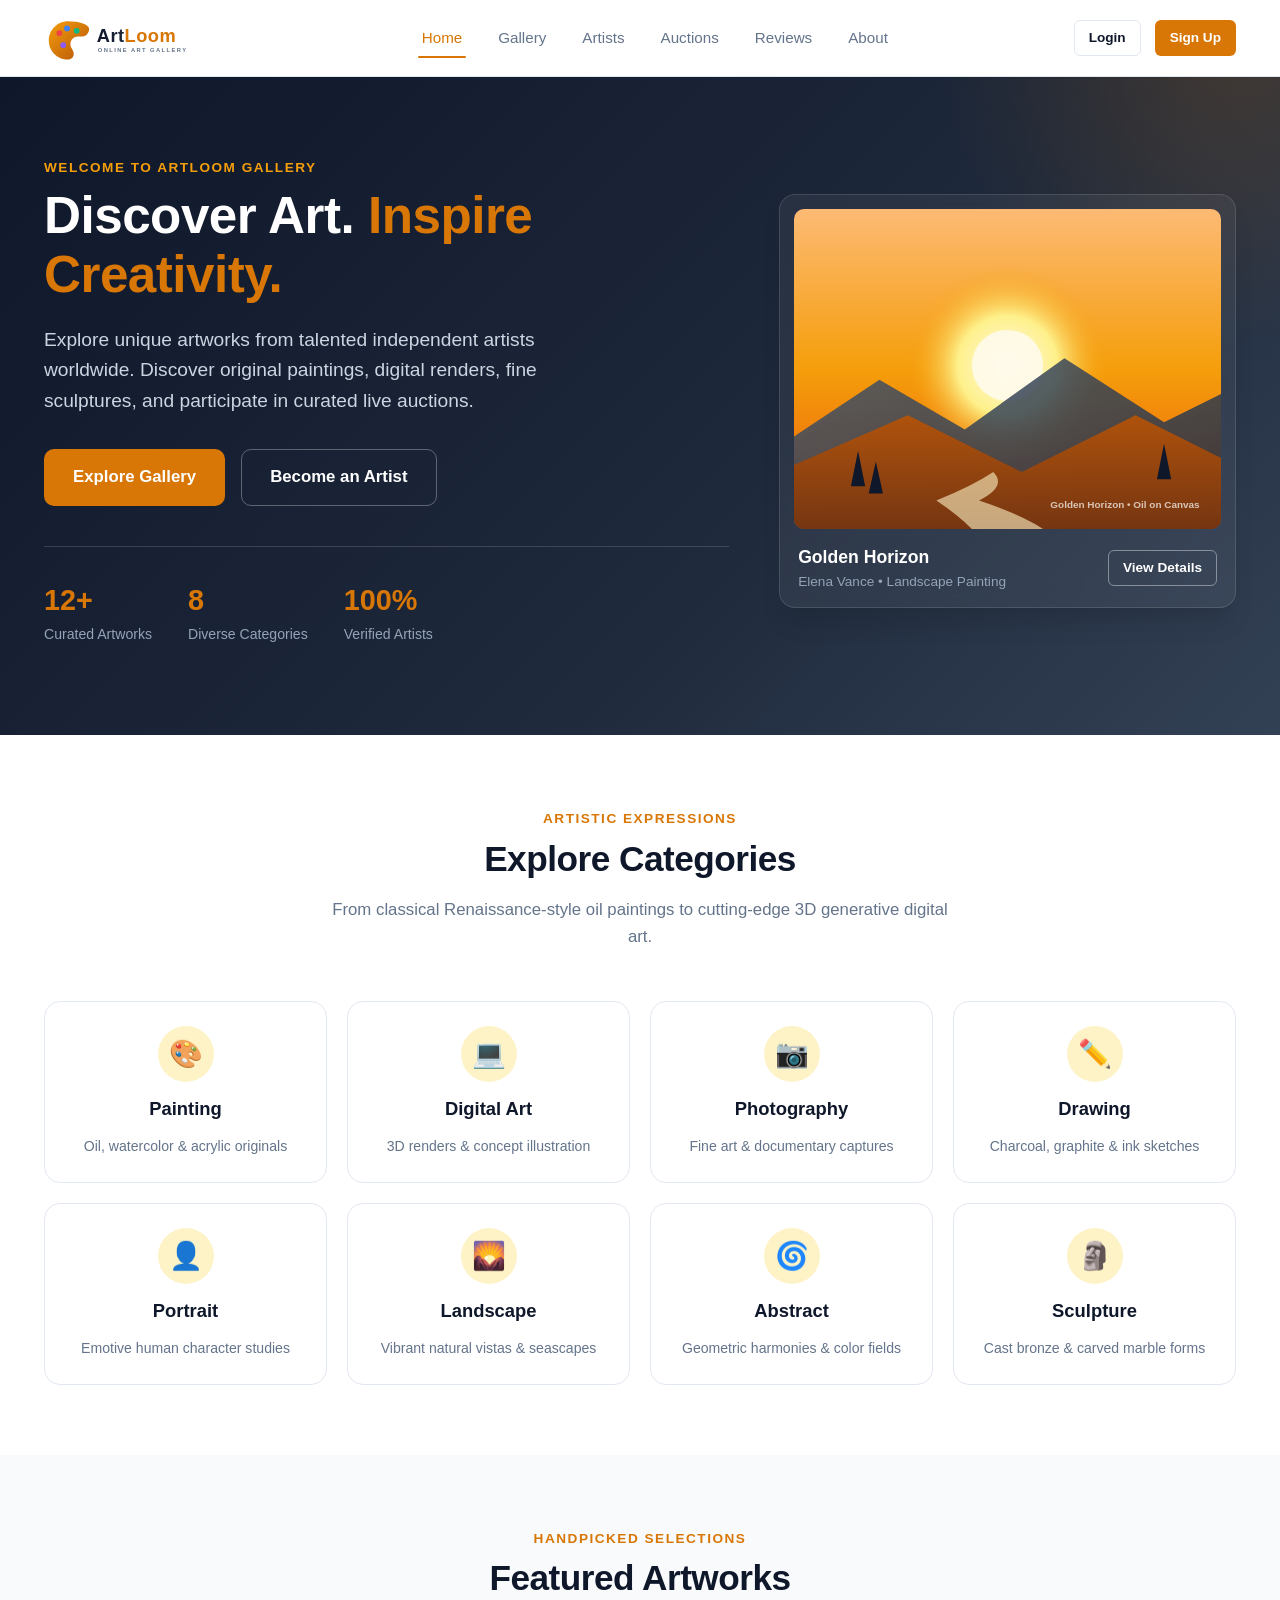
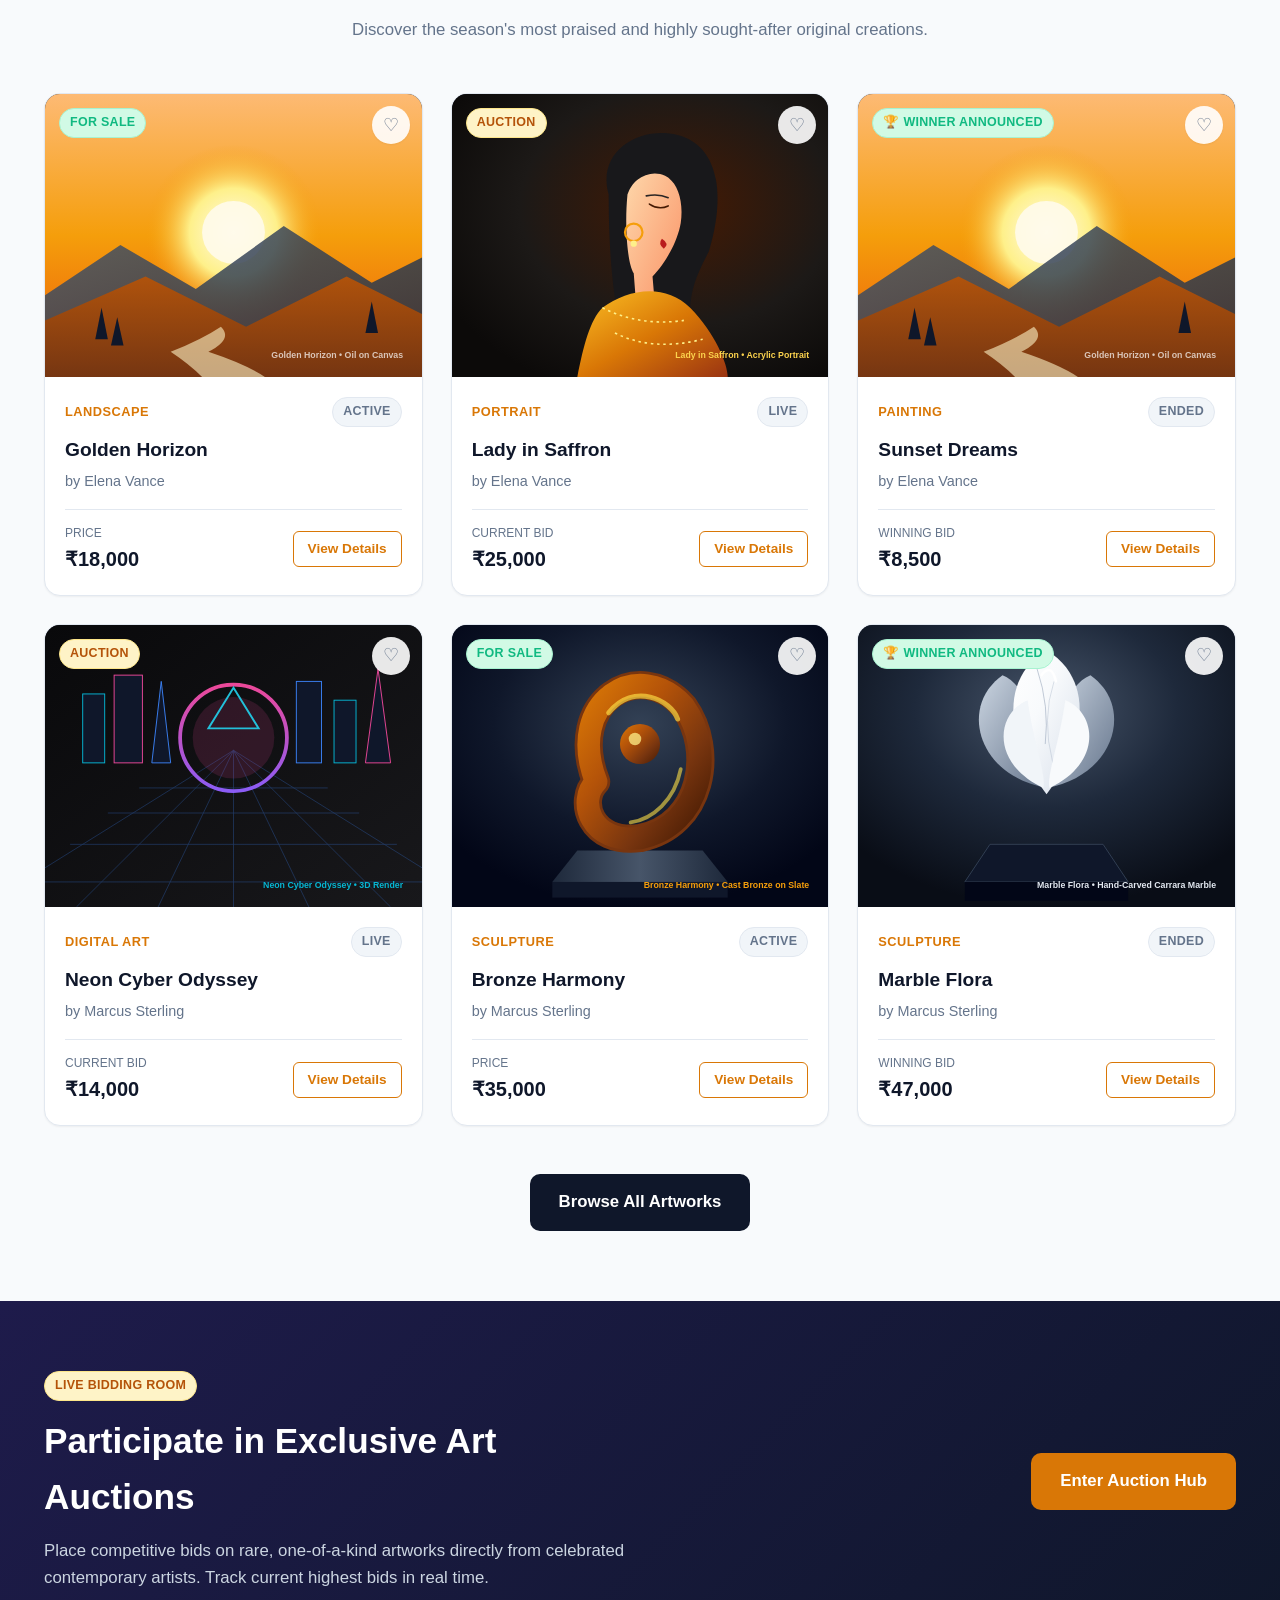
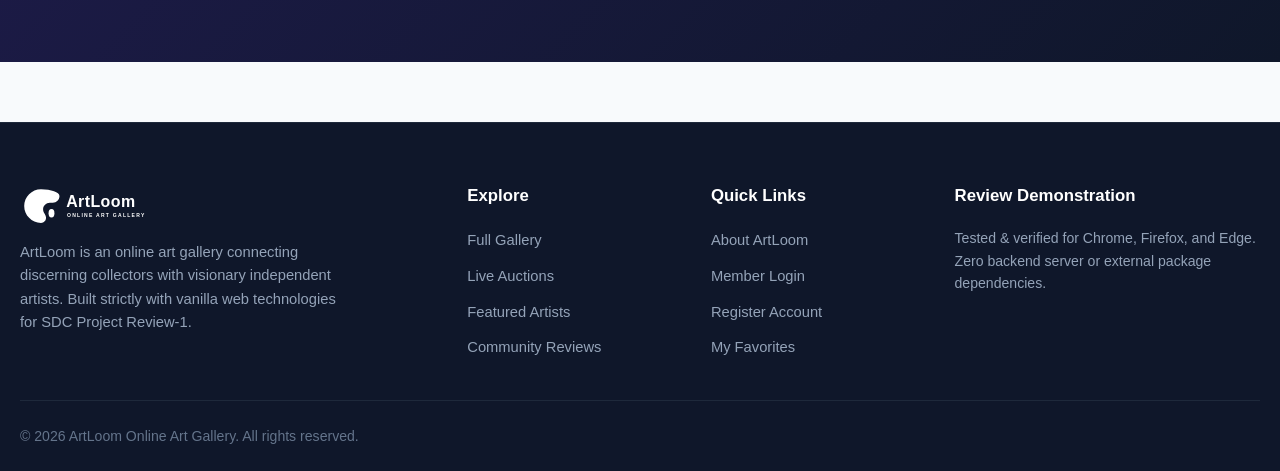
==== commit 62b601ac: "Clean up footer: remove SDC badge, demo accounts block, and SDC subtitle" ====
--- a/index.html
+++ b/index.html
@@ -183,12 +183,9 @@
       <div class="footer-grid">
         <div class="footer-col">
           <img src="images/logo.svg" alt="ArtLoom" style="height: 42px; margin-bottom: 16px; filter: brightness(0) invert(1);">
-          <p style="color: #94a3b8; font-size: 0.92rem; max-width: 320px; line-height: 1.6;">
+          <p style="color: #94a3b8; font-size: 0.92rem; max-width: 320px; line-height: 1.6; margin-bottom: 0;">
             ArtLoom is an online art gallery connecting discerning collectors with visionary independent artists. Built strictly with vanilla web technologies for SDC Project Review-1.
           </p>
-          <div style="margin-top: 14px;">
-            <span class="role-tag role-admin" style="background-color: #312e81; color: #c7d2fe;">SDC Project Review-1</span>
-          </div>
         </div>
 
         <div class="footer-col">
@@ -213,22 +210,15 @@
 
         <div class="footer-col">
           <h4>Review Demonstration</h4>
-          <p style="color: #94a3b8; font-size: 0.88rem; line-height: 1.6; margin-bottom: 12px;">
+          <p style="color: #94a3b8; font-size: 0.88rem; line-height: 1.6; margin-bottom: 0;">
             Tested &amp; verified for Chrome, Firefox, and Edge. Zero backend server or external package dependencies.
           </p>
-          <div style="font-size: 0.85rem; color: #cbd5e1;">
-            <strong>Demo Accounts:</strong><br>
-            Admin: gajulashanmendrasai@gmail.com<br>
-            User: user@artgallery.com<br>
-            Artist: artist@artgallery.com
-          </div>
         </div>
       </div>
     </div>
 
     <div class="container footer-bottom">
       <div>&copy; 2026 ArtLoom Online Art Gallery. All rights reserved.</div>
-      <div>Developed for SDC Project Review-1 (HTML5 • CSS3 Grid/Flexbox • Vanilla JS • Local Storage)</div>
     </div>
   </footer>
 
--- a/css/style.css
+++ b/css/style.css
@@ -1328,6 +1328,94 @@
   }
 }
 
+/* ==========================================================================
+   Artist Directory Grid & Cards (artist-profile.html)
+   ========================================================================== */
+.artist-directory-grid {
+  display: grid;
+  grid-template-columns: repeat(auto-fill, minmax(210px, 1fr));
+  gap: 16px;
+  margin-bottom: 36px;
+}
+
+.artist-dir-card {
+  background-color: var(--surface);
+  border: 1.5px solid var(--border);
+  border-radius: var(--radius-lg);
+  padding: 18px 14px;
+  text-align: center;
+  transition: all var(--transition-normal);
+  cursor: pointer;
+  display: flex;
+  flex-direction: column;
+  align-items: center;
+  gap: 8px;
+  text-decoration: none;
+  color: inherit;
+  position: relative;
+  box-shadow: var(--shadow-sm);
+}
+
+.artist-dir-card:hover {
+  transform: translateY(-3px);
+  border-color: var(--accent);
+  box-shadow: var(--shadow-md);
+}
+
+.artist-dir-card.active {
+  border-color: var(--accent);
+  background-color: #fffbeb;
+  box-shadow: 0 0 0 3px rgba(217, 119, 6, 0.22);
+}
+
+.artist-dir-avatar {
+  width: 68px;
+  height: 68px;
+  border-radius: 50%;
+  object-fit: cover;
+  border: 3px solid var(--accent-light);
+  background-color: var(--surface-alt);
+}
+
+.artist-dir-name {
+  font-size: 1.02rem;
+  font-weight: 700;
+  color: var(--text-main);
+  margin: 0;
+}
+
+.artist-dir-spec {
+  font-size: 0.78rem;
+  color: var(--accent);
+  font-weight: 600;
+  line-height: 1.3;
+  min-height: 32px;
+  display: flex;
+  align-items: center;
+  justify-content: center;
+}
+
+.artist-dir-meta {
+  display: flex;
+  gap: 10px;
+  justify-content: center;
+  align-items: center;
+  font-size: 0.76rem;
+  color: var(--text-muted);
+  width: 100%;
+  padding-top: 6px;
+  border-top: 1px dashed var(--border);
+}
+
+.artist-dir-badge {
+  background-color: var(--accent-light);
+  color: var(--accent-hover);
+  padding: 2px 8px;
+  border-radius: var(--radius-full);
+  font-weight: 600;
+  font-size: 0.74rem;
+}
+
 @media (max-width: 768px) {
   .nav-links, .nav-actions {
     display: none;
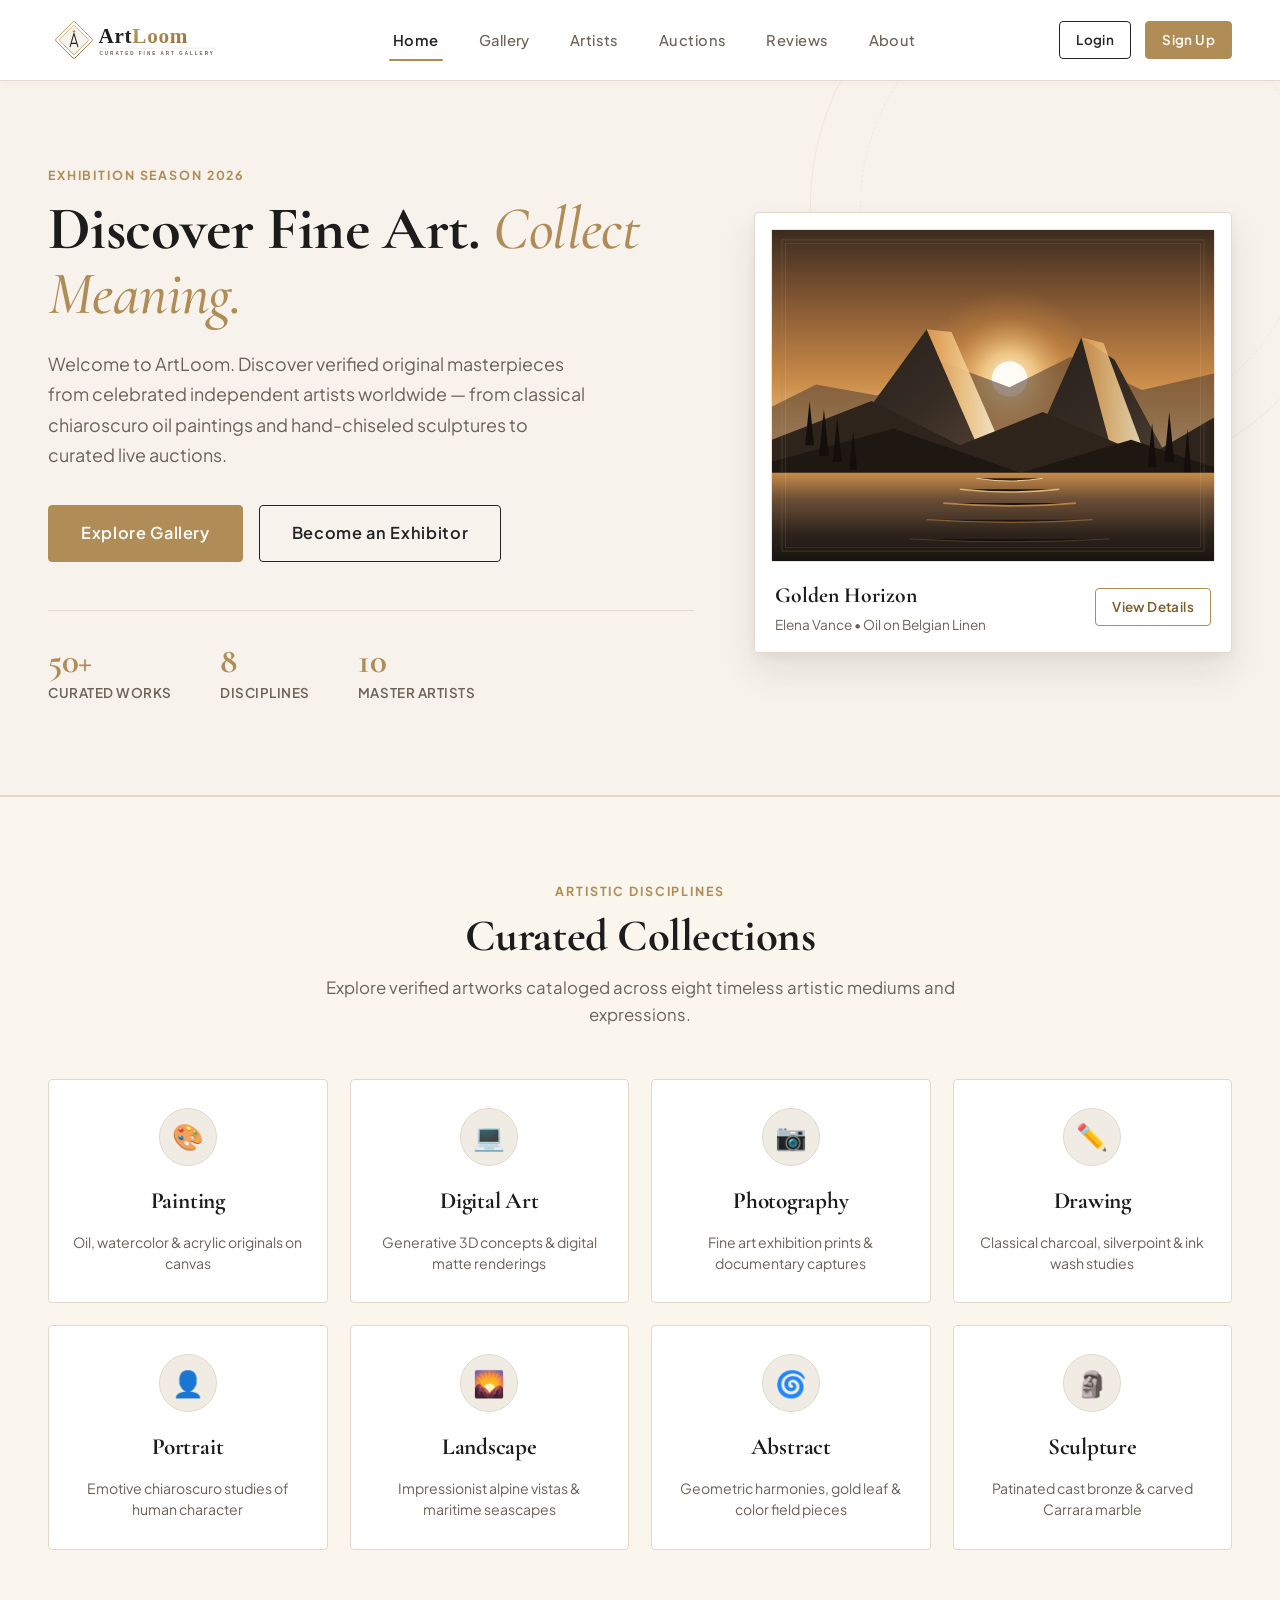
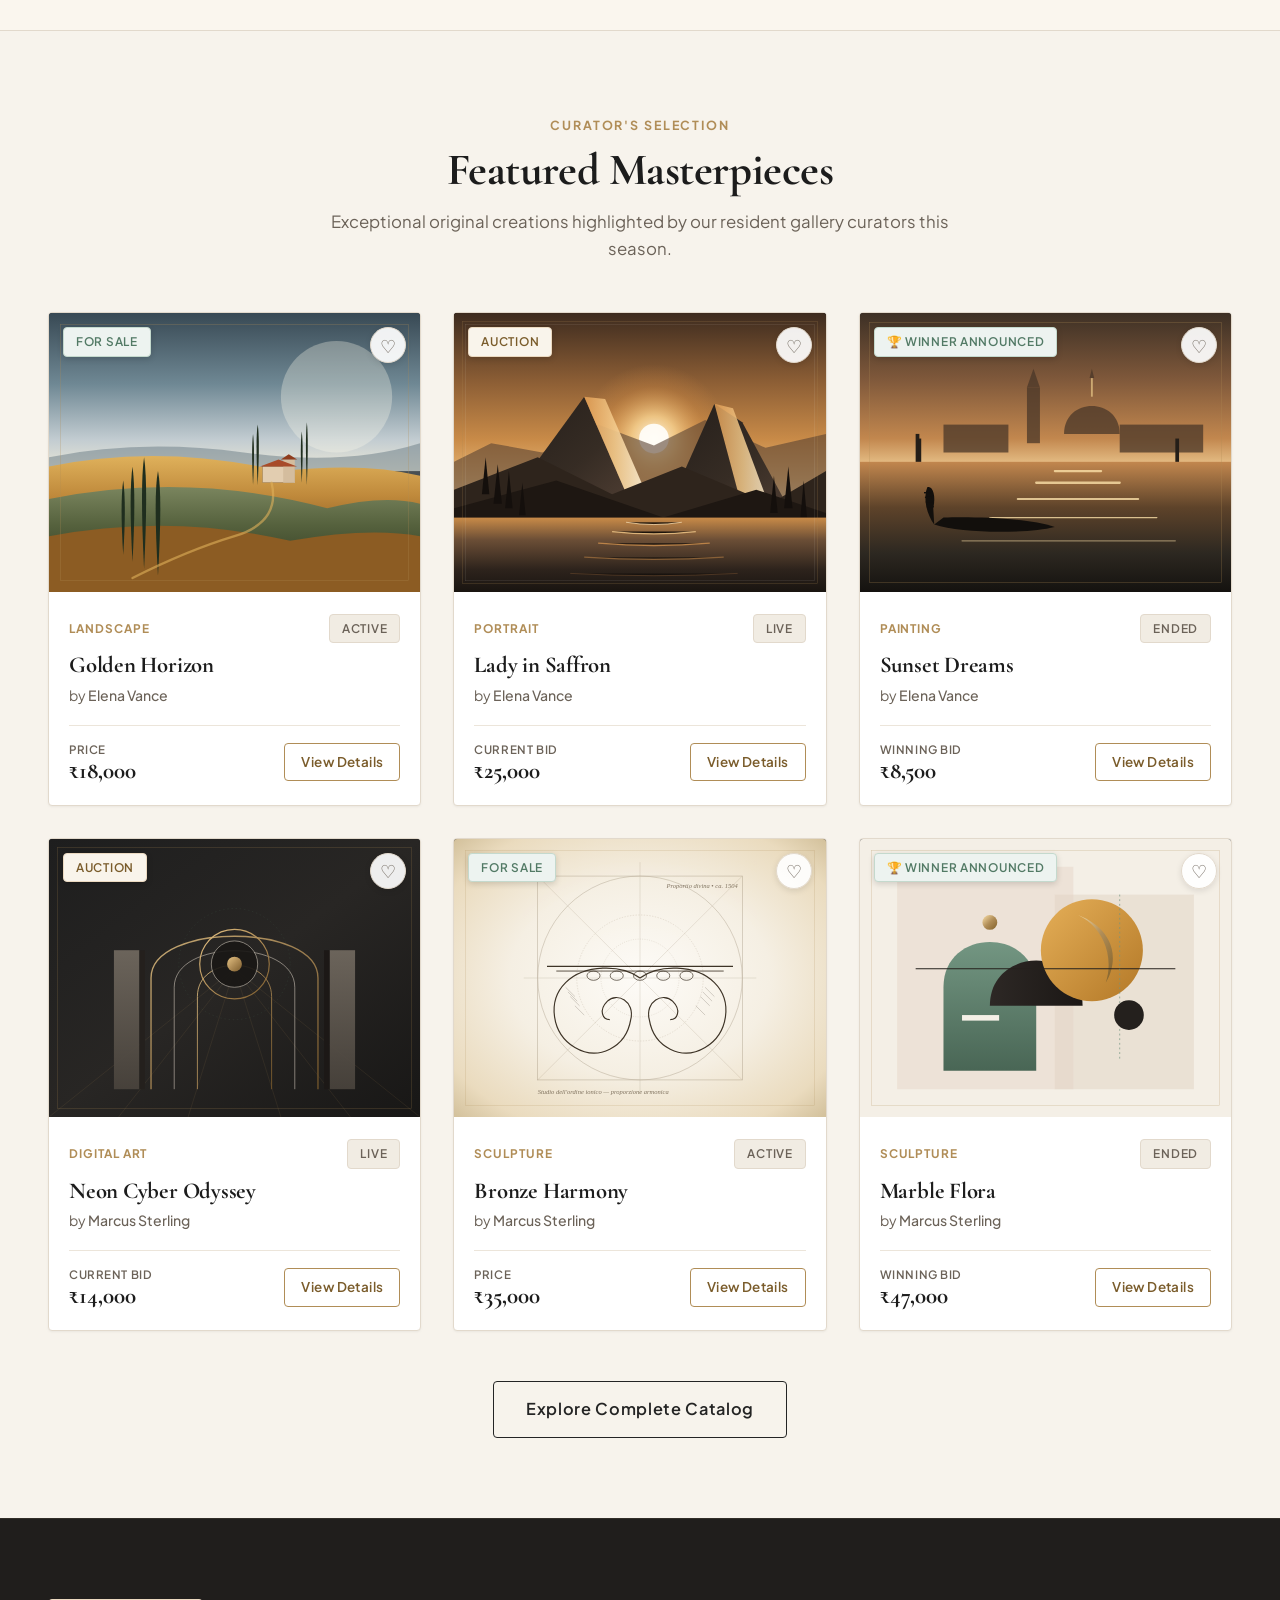
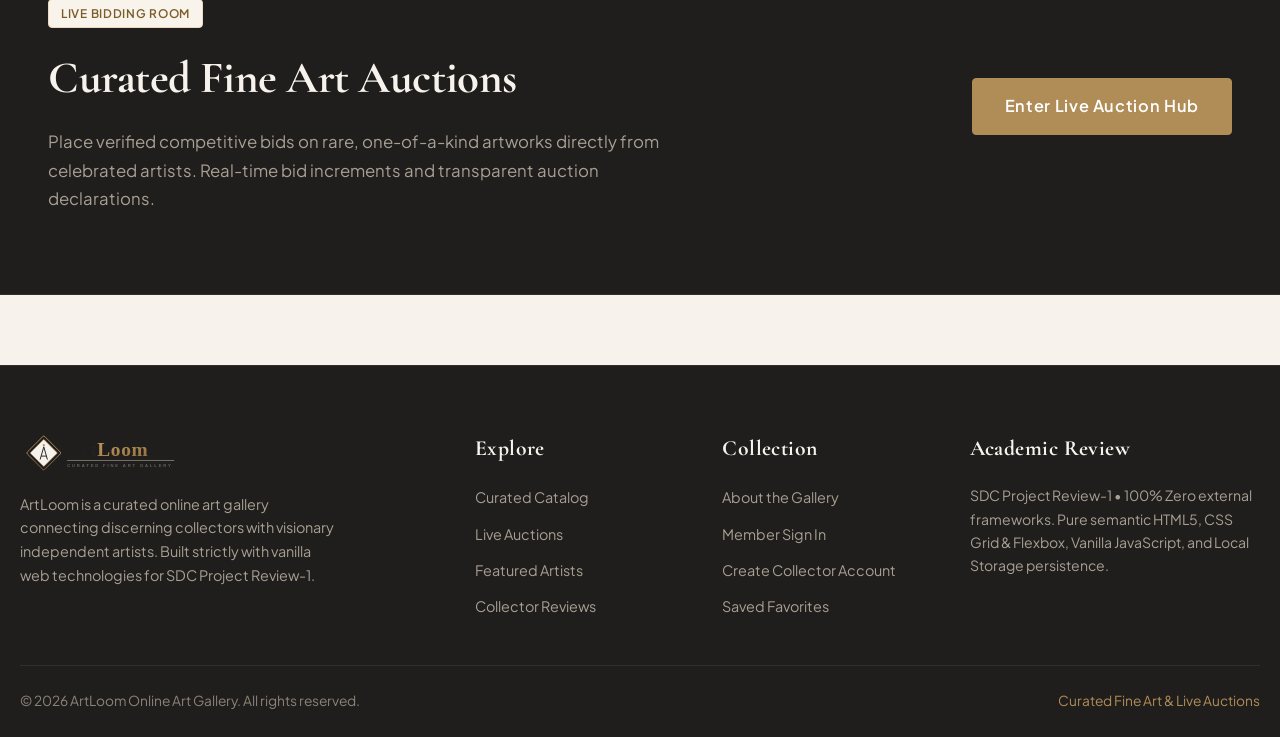
==== commit 7bd966dd: "Redesign ArtLoom interface" ====
--- a/index.html
+++ b/index.html
@@ -3,7 +3,10 @@
 <head>
   <meta charset="UTF-8">
   <meta name="viewport" content="width=device-width, initial-scale=1.0">
-  <title>ArtLoom — Online Art Gallery | Discover &amp; Collect Fine Art</title>
+  <title>ArtLoom — Curated Online Art Gallery | Discover &amp; Collect Fine Art</title>
+  <link rel="preconnect" href="https://fonts.googleapis.com">
+  <link rel="preconnect" href="https://fonts.gstatic.com" crossorigin>
+  <link href="https://fonts.googleapis.com/css2?family=Cormorant+Garamond:ital,wght@0,400;0,500;0,600;0,700;1,400;1,600&family=Plus+Jakarta+Sans:wght@300;400;500;600;700&display=swap" rel="stylesheet">
   <link rel="stylesheet" href="css/style.css">
 </head>
 <body>
@@ -12,7 +15,7 @@
   <header class="site-header">
     <div class="container navbar">
       <a href="index.html" class="brand-logo">
-        <img src="images/logo.svg" alt="ArtLoom Logo">
+        <img src="images/logo.svg" alt="ArtLoom Curated Fine Art Gallery">
       </a>
 
       <button class="menu-toggle" id="menuToggle" aria-label="Toggle Navigation">☰</button>
@@ -35,183 +38,183 @@
   </header>
 
   <main class="main-content">
-    <!-- Hero Section (CSS Grid & Flexbox) -->
+    <!-- Hero Section (Grand Gallery Entrance) -->
     <section class="hero-section">
       <div class="container hero-grid">
         <div class="hero-content">
-          <div class="section-subtitle" style="color: #f59e0b;">Welcome to ArtLoom Gallery</div>
-          <h1>Discover Art. <span>Inspire Creativity.</span></h1>
+          <span class="section-subtitle">Exhibition Season 2026</span>
+          <h1>Discover Fine Art. <span>Collect Meaning.</span></h1>
           <p>
-            Explore unique artworks from talented independent artists worldwide. Discover original paintings, digital renders, fine sculptures, and participate in curated live auctions.
+            Welcome to ArtLoom. Discover verified original masterpieces from celebrated independent artists worldwide — from classical chiaroscuro oil paintings and hand-chiseled sculptures to curated live auctions.
           </p>
           <div class="hero-actions">
             <a href="artworks.html" class="btn btn-lg btn-accent">Explore Gallery</a>
-            <a href="signup.html" class="btn btn-lg btn-outline" style="color: #ffffff; border-color: rgba(255,255,255,0.3);">Become an Artist</a>
+            <a href="signup.html" class="btn btn-lg btn-outline">Become an Exhibitor</a>
           </div>
 
           <div class="hero-stats">
             <div class="hero-stat-item">
-              <h4>12+</h4>
-              <p>Curated Artworks</p>
+              <h4>50+</h4>
+              <p>Curated Works</p>
             </div>
             <div class="hero-stat-item">
               <h4>8</h4>
-              <p>Diverse Categories</p>
+              <p>Disciplines</p>
             </div>
             <div class="hero-stat-item">
-              <h4>100%</h4>
-              <p>Verified Artists</p>
+              <h4>10</h4>
+              <p>Master Artists</p>
             </div>
           </div>
         </div>
 
         <div class="hero-image-card">
-          <img src="images/artworks/artwork-1.svg" alt="Featured Masterpiece: Golden Horizon">
+          <img src="images/artworks/artwork-1.svg" alt="Featured Masterpiece: Golden Horizon by Elena Vance">
           <div class="hero-card-meta">
             <div>
-              <strong style="color: #ffffff; font-size: 1.1rem;">Golden Horizon</strong>
-              <p style="color: #94a3b8; font-size: 0.85rem; margin-bottom: 0;">Elena Vance • Landscape Painting</p>
-            </div>
-            <a href="artwork-details.html?id=1" class="btn btn-sm btn-outline" style="color: #ffffff; border-color: rgba(255,255,255,0.4);">View Details</a>
-          </div>
-        </div>
-      </div>
-    </section>
-
-    <!-- Categories Section (CSS Grid) -->
-    <section class="section-padding" style="background-color: var(--surface);">
+              <strong>Golden Horizon</strong>
+              <p>Elena Vance • Oil on Belgian Linen</p>
+            </div>
+            <a href="artwork-details.html?id=1" class="btn btn-sm btn-outline-accent">View Details</a>
+          </div>
+        </div>
+      </div>
+    </section>
+
+    <!-- Categories Section (Museum-Inspired Curation) -->
+    <section class="section-padding" style="background-color: var(--surface-cream); border-top: 1px solid var(--border); border-bottom: 1px solid var(--border);">
       <div class="container">
         <div class="section-header">
-          <span class="section-subtitle">Artistic Expressions</span>
-          <h2 class="section-title">Explore Categories</h2>
-          <p class="section-desc">From classical Renaissance-style oil paintings to cutting-edge 3D generative digital art.</p>
+          <span class="section-subtitle">Artistic Disciplines</span>
+          <h2 class="section-title">Curated Collections</h2>
+          <p class="section-desc">Explore verified artworks cataloged across eight timeless artistic mediums and expressions.</p>
         </div>
 
         <div class="category-grid">
           <a href="artworks.html?category=Painting" class="category-card">
             <div class="category-icon-box">🎨</div>
             <h3>Painting</h3>
-            <p>Oil, watercolor &amp; acrylic originals</p>
+            <p>Oil, watercolor &amp; acrylic originals on canvas</p>
           </a>
 
           <a href="artworks.html?category=Digital Art" class="category-card">
             <div class="category-icon-box">💻</div>
             <h3>Digital Art</h3>
-            <p>3D renders &amp; concept illustration</p>
+            <p>Generative 3D concepts &amp; digital matte renderings</p>
           </a>
 
           <a href="artworks.html?category=Photography" class="category-card">
             <div class="category-icon-box">📷</div>
             <h3>Photography</h3>
-            <p>Fine art &amp; documentary captures</p>
+            <p>Fine art exhibition prints &amp; documentary captures</p>
           </a>
 
           <a href="artworks.html?category=Drawing" class="category-card">
             <div class="category-icon-box">✏️</div>
             <h3>Drawing</h3>
-            <p>Charcoal, graphite &amp; ink sketches</p>
+            <p>Classical charcoal, silverpoint &amp; ink wash studies</p>
           </a>
 
           <a href="artworks.html?category=Portrait" class="category-card">
             <div class="category-icon-box">👤</div>
             <h3>Portrait</h3>
-            <p>Emotive human character studies</p>
+            <p>Emotive chiaroscuro studies of human character</p>
           </a>
 
           <a href="artworks.html?category=Landscape" class="category-card">
             <div class="category-icon-box">🌄</div>
             <h3>Landscape</h3>
-            <p>Vibrant natural vistas &amp; seascapes</p>
+            <p>Impressionist alpine vistas &amp; maritime seascapes</p>
           </a>
 
           <a href="artworks.html?category=Abstract" class="category-card">
             <div class="category-icon-box">🌀</div>
             <h3>Abstract</h3>
-            <p>Geometric harmonies &amp; color fields</p>
+            <p>Geometric harmonies, gold leaf &amp; color field pieces</p>
           </a>
 
           <a href="artworks.html?category=Sculpture" class="category-card">
             <div class="category-icon-box">🗿</div>
             <h3>Sculpture</h3>
-            <p>Cast bronze &amp; carved marble forms</p>
-          </a>
-        </div>
-      </div>
-    </section>
-
-    <!-- Featured Artworks Section (CSS Grid) -->
+            <p>Patinated cast bronze &amp; carved Carrara marble</p>
+          </a>
+        </div>
+      </div>
+    </section>
+
+    <!-- Featured Artworks Section (Gallery Catalog) -->
     <section class="section-padding">
       <div class="container">
         <div class="section-header">
-          <span class="section-subtitle">Handpicked Selections</span>
-          <h2 class="section-title">Featured Artworks</h2>
-          <p class="section-desc">Discover the season's most praised and highly sought-after original creations.</p>
+          <span class="section-subtitle">Curator's Selection</span>
+          <h2 class="section-title">Featured Masterpieces</h2>
+          <p class="section-desc">Exceptional original creations highlighted by our resident gallery curators this season.</p>
         </div>
 
         <div class="artwork-grid" id="featuredArtworksGrid">
           <!-- Populated dynamically via artworks.js -->
         </div>
 
-        <div style="text-align: center; margin-top: 48px;">
-          <a href="artworks.html" class="btn btn-lg btn-primary">Browse All Artworks</a>
-        </div>
-      </div>
-    </section>
-
-    <!-- Live Auction Preview Section (Flexbox Banner) -->
-    <section class="section-padding" style="background: linear-gradient(135deg, #1e1b4b 0%, #0f172a 100%); color: var(--text-inverse);">
+        <div style="text-align: center; margin-top: 50px;">
+          <a href="artworks.html" class="btn btn-lg btn-outline">Explore Complete Catalog</a>
+        </div>
+      </div>
+    </section>
+
+    <!-- Live Auction Preview Section (Classic Evening Auction Salon) -->
+    <section class="section-padding" style="background-color: #201E1C; color: #F7F3EC; border-top: 1px solid #332E28; border-bottom: 1px solid #332E28;">
       <div class="container">
-        <div style="display: flex; justify-content: space-between; align-items: center; flex-wrap: wrap; gap: 30px;">
-          <div style="max-width: 600px;">
-            <span class="badge badge-auction" style="margin-bottom: 12px;">Live Bidding Room</span>
-            <h2 style="font-size: 2.2rem; font-weight: 800; margin-bottom: 12px;">Participate in Exclusive Art Auctions</h2>
-            <p style="color: #cbd5e1; font-size: 1.05rem;">
-              Place competitive bids on rare, one-of-a-kind artworks directly from celebrated contemporary artists. Track current highest bids in real time.
+        <div style="display: flex; justify-content: space-between; align-items: center; flex-wrap: wrap; gap: 32px;">
+          <div style="max-width: 620px;">
+            <span class="badge badge-auction" style="margin-bottom: 14px;">Live Bidding Room</span>
+            <h2 style="font-size: 2.8rem; font-weight: 700; margin-bottom: 12px; color: #F7F3EC;">Curated Fine Art Auctions</h2>
+            <p style="color: #A89F93; font-size: 1.05rem; line-height: 1.7;">
+              Place verified competitive bids on rare, one-of-a-kind artworks directly from celebrated artists. Real-time bid increments and transparent auction declarations.
             </p>
           </div>
           <div>
-            <a href="auction.html" class="btn btn-lg btn-accent">Enter Auction Hub</a>
+            <a href="auction.html" class="btn btn-lg btn-accent">Enter Live Auction Hub</a>
           </div>
         </div>
       </div>
     </section>
   </main>
 
-  <!-- Site Footer (CSS Grid & Flexbox) -->
+  <!-- Site Footer (Classic Deep Charcoal & Gold) -->
   <footer class="site-footer">
     <div class="container footer-top">
       <div class="footer-grid">
         <div class="footer-col">
-          <img src="images/logo.svg" alt="ArtLoom" style="height: 42px; margin-bottom: 16px; filter: brightness(0) invert(1);">
-          <p style="color: #94a3b8; font-size: 0.92rem; max-width: 320px; line-height: 1.6; margin-bottom: 0;">
-            ArtLoom is an online art gallery connecting discerning collectors with visionary independent artists. Built strictly with vanilla web technologies for SDC Project Review-1.
+          <img src="images/logo.svg" alt="ArtLoom" style="height: 44px; margin-bottom: 18px;">
+          <p style="color: #A89F93; font-size: 0.90rem; max-width: 320px; line-height: 1.65; margin-bottom: 0;">
+            ArtLoom is a curated online art gallery connecting discerning collectors with visionary independent artists. Built strictly with vanilla web technologies for SDC Project Review-1.
           </p>
         </div>
 
         <div class="footer-col">
           <h4>Explore</h4>
           <ul class="footer-links">
-            <li><a href="artworks.html">Full Gallery</a></li>
+            <li><a href="artworks.html">Curated Catalog</a></li>
             <li><a href="auction.html">Live Auctions</a></li>
             <li><a href="artist-profile.html">Featured Artists</a></li>
-            <li><a href="reviews.html">Community Reviews</a></li>
+            <li><a href="reviews.html">Collector Reviews</a></li>
           </ul>
         </div>
 
         <div class="footer-col">
-          <h4>Quick Links</h4>
+          <h4>Collection</h4>
           <ul class="footer-links">
-            <li><a href="about.html">About ArtLoom</a></li>
-            <li><a href="login.html">Member Login</a></li>
-            <li><a href="signup.html">Register Account</a></li>
-            <li><a href="favorites.html">My Favorites</a></li>
+            <li><a href="about.html">About the Gallery</a></li>
+            <li><a href="login.html">Member Sign In</a></li>
+            <li><a href="signup.html">Create Collector Account</a></li>
+            <li><a href="favorites.html">Saved Favorites</a></li>
           </ul>
         </div>
 
         <div class="footer-col">
-          <h4>Review Demonstration</h4>
-          <p style="color: #94a3b8; font-size: 0.88rem; line-height: 1.6; margin-bottom: 0;">
-            Tested &amp; verified for Chrome, Firefox, and Edge. Zero backend server or external package dependencies.
+          <h4>Academic Review</h4>
+          <p style="color: #A89F93; font-size: 0.88rem; line-height: 1.65; margin-bottom: 0;">
+            SDC Project Review-1 • 100% Zero external frameworks. Pure semantic HTML5, CSS Grid &amp; Flexbox, Vanilla JavaScript, and Local Storage persistence.
           </p>
         </div>
       </div>
@@ -219,6 +222,7 @@
 
     <div class="container footer-bottom">
       <div>&copy; 2026 ArtLoom Online Art Gallery. All rights reserved.</div>
+      <div style="color: var(--accent);">Curated Fine Art &amp; Live Auctions</div>
     </div>
   </footer>
 
--- a/css/style.css
+++ b/css/style.css
@@ -1,58 +1,88 @@
 /**
- * style.css - Main Stylesheet for ArtLoom Online Art Gallery
+ * style.css - Premium Art Gallery Stylesheet for ArtLoom
  * SDC Project Review-1
- * Developed using pure CSS3 (CSS Grid & Flexbox) with zero frameworks
+ * Visual Identity: Ivory + Charcoal + Antique Gold + Warm Beige + Subtle Green
+ * Strictly pure CSS3 (CSS Grid & Flexbox) with zero external frameworks
  */
 
-/* ==========================================================================
-   1. CSS Variables & Design Tokens
+@import url('https://fonts.googleapis.com/css2?family=Cormorant+Garamond:ital,wght@0,400;0,500;0,600;0,700;1,400;1,600&family=Plus+Jakarta+Sans:wght@300;400;500;600;700&display=swap');
+
+/* ==========================================================================
+   1. CSS Variables & Design Tokens (Classic Art Gallery Palette)
    ========================================================================== */
 :root {
-  /* Brand Palette */
-  --primary: #0f172a;        /* Deep slate/charcoal */
-  --primary-light: #1e293b;  /* Elevated slate */
-  --accent: #d97706;         /* Warm Gallery Gold */
-  --accent-hover: #b45309;   /* Darker Gold */
-  --accent-light: #fef3c7;   /* Pale gold highlight */
+  /* Typography Tokens */
+  --font-serif: 'Cormorant Garamond', 'Playfair Display', Georgia, serif;
+  --font-sans: 'Plus Jakarta Sans', -apple-system, BlinkMacSystemFont, "Segoe UI", Roboto, sans-serif;
+
+  /* 1. Ivory / Warm Cream (Main page backgrounds & delicate surfaces) */
+  --bg: #F7F3EC;
+  --bg-cream: #FAF7F2;
+  --surface: #FFFFFF;
+  --surface-alt: #F1ECE3;
+  --surface-cream: #FAF6EE;
   
-  /* Semantic Colors */
-  --success: #10b981;
-  --success-bg: #d1fae5;
-  --danger: #ef4444;
-  --danger-bg: #fee2e2;
-  --warning: #f59e0b;
-  --warning-bg: #fef3c7;
-  --info: #3b82f6;
-  --info-bg: #dbeafe;
+  /* 2. Deep Charcoal (Headings, primary text, prominent dark elements) */
+  --text-main: #242424;
+  --text-heading: #1C1C1C;
+  --text-muted: #6B6258;
+  --text-light: #948B80;
+  --text-inverse: #F7F3EC;
   
-  /* Neutrals & Surfaces */
-  --bg: #f8fafc;
-  --surface: #ffffff;
-  --surface-alt: #f1f5f9;
-  --border: #e2e8f0;
-  --border-focus: #cbd5e1;
+  --charcoal: #242424;
+  --charcoal-deep: #1A1A1A;
+  --charcoal-light: #33302D;
+  --primary: #242424;
+  --primary-light: #33302D;
+
+  /* 3. Antique Gold (Main accent color, buttons, active nav, highlights, borders) */
+  --accent: #B08D57;
+  --accent-hover: #967440;
+  --accent-dark: #7A5C2B;
+  --accent-light: #F6EFE5;
+  --accent-border: #DBC5A6;
   
-  /* Text */
-  --text-main: #0f172a;
-  --text-muted: #64748b;
-  --text-light: #94a3b8;
-  --text-inverse: #ffffff;
+  /* 4. Warm Beige (Secondary backgrounds, cards, subtle sections, borders) */
+  --warm-beige: #E8DED0;
+  --border: #E2D9CC;
+  --border-subtle: #ECE5DA;
+  --border-focus: #B08D57;
+
+  /* 5. Subtle Muted Green (Success states, FOR SALE status, positive indicators) */
+  --success: #527A65;
+  --success-bg: #EDF3F0;
+  --success-border: #C4D9CD;
+  --muted-green: #527A65;
+
+  /* Muted Danger / Warning (Restrained Classic Gallery Tones, Not Neon) */
+  --danger: #9B3D3D;
+  --danger-bg: #F9EFEF;
+  --danger-border: #E5C3C3;
   
-  /* Elevation Shadows */
-  --shadow-sm: 0 1px 2px 0 rgba(0, 0, 0, 0.05);
-  --shadow-md: 0 4px 6px -1px rgba(0, 0, 0, 0.07), 0 2px 4px -2px rgba(0, 0, 0, 0.05);
-  --shadow-lg: 0 10px 15px -3px rgba(0, 0, 0, 0.08), 0 4px 6px -4px rgba(0, 0, 0, 0.04);
-  --shadow-xl: 0 20px 25px -5px rgba(0, 0, 0, 0.1), 0 8px 10px -6px rgba(0, 0, 0, 0.05);
+  --warning: #B08D57;
+  --warning-bg: #F9F4EB;
+  --warning-border: #EBD9C0;
   
-  /* Radii */
-  --radius-sm: 6px;
-  --radius-md: 10px;
-  --radius-lg: 16px;
+  --info: #4A6375;
+  --info-bg: #EEF2F5;
+  --info-border: #C8D4DC;
+
+  /* Elevation Shadows (Ultra subtle, soft, gallery exhibition diffused) */
+  --shadow-sm: 0 1px 3px rgba(36, 36, 36, 0.04), 0 1px 2px rgba(36, 36, 36, 0.02);
+  --shadow-md: 0 4px 12px rgba(36, 36, 36, 0.06), 0 1px 4px rgba(36, 36, 36, 0.03);
+  --shadow-lg: 0 10px 24px rgba(36, 36, 36, 0.08), 0 2px 6px rgba(36, 36, 36, 0.03);
+  --shadow-xl: 0 18px 36px rgba(36, 36, 36, 0.10), 0 4px 10px rgba(36, 36, 36, 0.04);
+
+  /* Subtle Radii (Restrained, elegant, non-childish) */
+  --radius-sm: 4px;
+  --radius-md: 6px;
+  --radius-lg: 8px;
   --radius-full: 9999px;
-  
+
   /* Transitions */
-  --transition-fast: 0.15s ease;
-  --transition-normal: 0.25s ease;
+  --transition-fast: 0.2s cubic-bezier(0.16, 1, 0.3, 1);
+  --transition-normal: 0.3s cubic-bezier(0.16, 1, 0.3, 1);
+  --transition-smooth: 0.5s cubic-bezier(0.25, 1, 0.5, 1);
 }
 
 /* ==========================================================================
@@ -67,22 +97,39 @@
 html {
   font-size: 16px;
   scroll-behavior: smooth;
+  background-color: var(--bg);
 }
 
 body {
-  font-family: -apple-system, BlinkMacSystemFont, "Segoe UI", Roboto, "Helvetica Neue", Arial, sans-serif;
+  font-family: 'Plus Jakarta Sans', -apple-system, BlinkMacSystemFont, "Segoe UI", Roboto, "Helvetica Neue", Arial, sans-serif;
   background-color: var(--bg);
   color: var(--text-main);
-  line-height: 1.6;
+  line-height: 1.65;
   min-height: 100vh;
   display: flex;
   flex-direction: column;
+  -webkit-font-smoothing: antialiased;
+  -moz-osx-font-smoothing: grayscale;
+}
+
+/* Serif Headings for Sophisticated Art Gallery Aesthetic */
+h1, h2, h3, h4, h5, h6,
+.section-title,
+.hero-content h1,
+.artwork-title,
+.dashboard-greeting h1,
+.details-info h1,
+.auth-header h2 {
+  font-family: 'Cormorant Garamond', 'Playfair Display', Georgia, 'Times New Roman', serif;
+  color: var(--text-heading);
+  letter-spacing: -0.01em;
+  font-weight: 700;
 }
 
 a {
   color: inherit;
   text-decoration: none;
-  transition: color var(--transition-fast);
+  transition: all var(--transition-fast);
 }
 
 img {
@@ -92,8 +139,8 @@
 }
 
 button, input, select, textarea {
-  font-family: inherit;
-  font-size: 1rem;
+  font-family: 'Plus Jakarta Sans', -apple-system, BlinkMacSystemFont, sans-serif;
+  font-size: 0.95rem;
 }
 
 /* Container */
@@ -101,31 +148,32 @@
   width: 100%;
   max-width: 1240px;
   margin: 0 auto;
-  padding: 0 24px;
+  padding: 0 28px;
 }
 
 .main-content {
   flex: 1 0 auto;
-  padding-bottom: 60px;
-}
-
-/* ==========================================================================
-   3. Header & Navigation (Flexbox)
+  padding-bottom: 70px;
+}
+
+/* ==========================================================================
+   3. Header & Navigation (Ivory & Antique Gold Gallery Header)
    ========================================================================== */
 .site-header {
-  background-color: var(--surface);
+  background-color: #FFFFFF;
   border-bottom: 1px solid var(--border);
   position: sticky;
   top: 0;
   z-index: 1000;
-  box-shadow: var(--shadow-sm);
+  box-shadow: 0 2px 10px rgba(36, 36, 36, 0.03);
+  transition: background-color var(--transition-fast);
 }
 
 .navbar {
   display: flex;
   justify-content: space-between;
   align-items: center;
-  height: 76px;
+  height: 80px;
 }
 
 .brand-logo {
@@ -137,37 +185,49 @@
 .brand-logo img {
   height: 48px;
   width: auto;
+  transition: transform var(--transition-fast);
+}
+
+.brand-logo:hover img {
+  transform: scale(1.02);
 }
 
 .nav-links {
   display: flex;
   align-items: center;
-  gap: 28px;
+  gap: 32px;
   list-style: none;
 }
 
 .nav-links a {
+  font-family: 'Plus Jakarta Sans', sans-serif;
   font-weight: 500;
   color: var(--text-muted);
-  font-size: 0.95rem;
-  padding: 8px 4px;
+  font-size: 0.92rem;
+  letter-spacing: 0.03em;
+  padding: 10px 4px;
   position: relative;
-}
-
-.nav-links a:hover,
+  transition: color var(--transition-fast);
+}
+
+.nav-links a:hover {
+  color: var(--accent);
+}
+
 .nav-links a.active {
-  color: var(--accent);
+  color: var(--charcoal);
+  font-weight: 600;
 }
 
 .nav-links a.active::after {
   content: '';
   position: absolute;
-  bottom: -4px;
+  bottom: -2px;
   left: 0;
   right: 0;
   height: 2px;
   background-color: var(--accent);
-  border-radius: 2px;
+  border-radius: 1px;
 }
 
 .nav-actions {
@@ -180,12 +240,13 @@
   display: flex;
   align-items: center;
   gap: 10px;
-  padding: 6px 14px 6px 8px;
+  padding: 5px 14px 5px 6px;
   background-color: var(--surface-alt);
   border-radius: var(--radius-full);
   border: 1px solid var(--border);
-  font-size: 0.88rem;
+  font-size: 0.86rem;
   font-weight: 600;
+  color: var(--text-main);
 }
 
 .user-avatar-sm {
@@ -193,42 +254,58 @@
   height: 32px;
   border-radius: 50%;
   object-fit: cover;
+  border: 1px solid var(--accent);
 }
 
 .role-tag {
-  font-size: 0.72rem;
+  font-size: 0.70rem;
   text-transform: uppercase;
-  letter-spacing: 0.5px;
+  letter-spacing: 0.08em;
   padding: 2px 8px;
-  border-radius: var(--radius-full);
-  font-weight: 700;
-}
-.role-tag.role-admin, .role-tag.role-Admin { background-color: #ede9fe; color: #6d28d9; }
-.role-tag.role-artist, .role-tag.role-Artist { background-color: var(--accent-light); color: var(--accent-hover); }
-.role-tag.role-user, .role-tag.role-User { background-color: var(--info-bg); color: var(--info); }
+  border-radius: var(--radius-sm);
+  font-weight: 700;
+}
+.role-tag.role-admin, .role-tag.role-Admin { 
+  background-color: #242424; 
+  color: #F7F3EC; 
+  border: 1px solid var(--accent);
+}
+.role-tag.role-artist, .role-tag.role-Artist { 
+  background-color: var(--accent-light); 
+  color: var(--accent-dark); 
+  border: 1px solid var(--accent-border);
+}
+.role-tag.role-user, .role-tag.role-User { 
+  background-color: var(--success-bg); 
+  color: var(--success); 
+  border: 1px solid var(--success-border);
+}
 
 /* Mobile nav toggle */
 .menu-toggle {
   display: none;
   background: none;
-  border: none;
-  font-size: 1.5rem;
+  border: 1px solid var(--border);
+  border-radius: var(--radius-sm);
+  padding: 6px 12px;
+  font-size: 1.3rem;
   cursor: pointer;
   color: var(--text-main);
 }
 
 /* ==========================================================================
-   4. Buttons & Badges (Flexbox)
+   4. Buttons & Badges (Classic Antique Gold & Charcoal Styling)
    ========================================================================== */
 .btn {
   display: inline-flex;
   align-items: center;
   justify-content: center;
   gap: 8px;
-  padding: 10px 20px;
-  font-size: 0.95rem;
+  padding: 11px 24px;
+  font-size: 0.92rem;
   font-weight: 600;
-  border-radius: var(--radius-md);
+  letter-spacing: 0.03em;
+  border-radius: var(--radius-sm);
   border: 1px solid transparent;
   cursor: pointer;
   transition: all var(--transition-normal);
@@ -236,94 +313,114 @@
   white-space: nowrap;
 }
 
+/* Primary Button: Antique Gold */
 .btn-primary {
-  background-color: var(--primary);
-  color: var(--text-inverse);
+  background-color: var(--accent);
+  color: #FFFFFF;
+  border-color: var(--accent);
 }
 .btn-primary:hover {
-  background-color: var(--primary-light);
+  background-color: var(--accent-hover);
+  border-color: var(--accent-hover);
   transform: translateY(-1px);
   box-shadow: var(--shadow-md);
 }
 
+/* Accent Button: Antique Gold (Synonymous with Primary) */
 .btn-accent {
   background-color: var(--accent);
-  color: var(--text-inverse);
+  color: #FFFFFF;
+  border-color: var(--accent);
 }
 .btn-accent:hover {
   background-color: var(--accent-hover);
+  border-color: var(--accent-hover);
   transform: translateY(-1px);
   box-shadow: var(--shadow-md);
 }
 
+/* Secondary / Outline Button: Charcoal Border */
 .btn-outline {
   background-color: transparent;
-  border-color: var(--border);
+  border-color: var(--text-main);
   color: var(--text-main);
 }
 .btn-outline:hover {
-  background-color: var(--surface-alt);
-  border-color: var(--border-focus);
-}
-
+  background-color: var(--text-main);
+  color: #FFFFFF;
+  border-color: var(--text-main);
+  transform: translateY(-1px);
+}
+
+/* Outline Accent Button: Antique Gold Border */
 .btn-outline-accent {
   background-color: transparent;
   border-color: var(--accent);
-  color: var(--accent);
+  color: var(--accent-dark);
 }
 .btn-outline-accent:hover {
   background-color: var(--accent);
-  color: var(--text-inverse);
-}
-
+  color: #FFFFFF;
+  border-color: var(--accent);
+  transform: translateY(-1px);
+  box-shadow: var(--shadow-sm);
+}
+
+/* Danger Button: Muted Burgundy */
 .btn-danger {
   background-color: var(--danger);
-  color: var(--text-inverse);
+  color: #FFFFFF;
+  border-color: var(--danger);
 }
 .btn-danger:hover {
-  background-color: #dc2626;
+  background-color: #822F2F;
+  border-color: #822F2F;
 }
 
 .btn-sm {
-  padding: 6px 14px;
-  font-size: 0.85rem;
+  padding: 7px 16px;
+  font-size: 0.84rem;
   border-radius: var(--radius-sm);
 }
 
 .btn-lg {
-  padding: 14px 28px;
-  font-size: 1.05rem;
+  padding: 14px 32px;
+  font-size: 1.02rem;
+  letter-spacing: 0.04em;
 }
 
 .btn-block {
   width: 100%;
 }
 
-/* Badges */
+/* Badges (Classic Exhibition Catalog Badges) */
 .badge {
   display: inline-flex;
   align-items: center;
-  gap: 4px;
-  padding: 4px 10px;
-  border-radius: var(--radius-full);
-  font-size: 0.78rem;
-  font-weight: 700;
-  letter-spacing: 0.3px;
+  gap: 5px;
+  padding: 4px 12px;
+  border-radius: var(--radius-sm);
+  font-size: 0.74rem;
+  font-weight: 600;
+  letter-spacing: 0.06em;
   text-transform: uppercase;
 }
 
+/* FOR SALE: Muted Green */
 .badge-sale {
   background-color: var(--success-bg);
   color: var(--success);
-  border: 1px solid #a7f3d0;
-}
-
+  border: 1px solid var(--success-border);
+}
+
+/* AUCTION: Antique Gold */
 .badge-auction {
   background-color: var(--warning-bg);
-  color: var(--accent-hover);
-  border: 1px solid #fde68a;
-}
-
+  color: var(--accent-dark);
+  border: 1px solid var(--warning-border);
+}
+
+/* CATEGORY / NEUTRAL */
 .badge-category {
   background-color: var(--surface-alt);
   color: var(--text-muted);
@@ -332,59 +429,77 @@
 
 .badge-danger,
 .badge-closed {
-  background-color: #fee2e2;
-  color: #b91c1c;
-  border: 1px solid #fca5a5;
-}
-
-/* ==========================================================================
-   5. Hero Section (Flexbox & Grid)
+  background-color: var(--danger-bg);
+  color: var(--danger);
+  border: 1px solid var(--danger-border);
+}
+
+/* ==========================================================================
+   5. Hero Section (Grand Gallery Entrance & Editorial Atmosphere)
    ========================================================================== */
 .hero-section {
-  background: linear-gradient(135deg, #0f172a 0%, #1e293b 60%, #334155 100%);
-  color: var(--text-inverse);
+  background-color: #F7F3EC;
+  border-bottom: 1px solid var(--border);
+  color: var(--text-main);
   padding: 80px 0 90px;
   position: relative;
   overflow: hidden;
 }
 
+/* Subtle architectural museum watermark */
 .hero-section::before {
   content: '';
   position: absolute;
-  top: -50%;
-  right: -20%;
-  width: 600px;
-  height: 600px;
-  background: radial-gradient(circle, rgba(217, 119, 6, 0.18) 0%, rgba(217, 119, 6, 0) 70%);
+  top: -150px;
+  right: -80px;
+  width: 550px;
+  height: 550px;
   border-radius: 50%;
+  border: 1px solid rgba(176, 141, 87, 0.12);
+  pointer-events: none;
+}
+
+.hero-section::after {
+  content: '';
+  position: absolute;
+  top: -100px;
+  right: -30px;
+  width: 450px;
+  height: 450px;
+  border-radius: 50%;
+  border: 1px dashed rgba(176, 141, 87, 0.10);
   pointer-events: none;
 }
 
 .hero-grid {
   display: grid;
-  grid-template-columns: 1.2fr 0.8fr;
-  align-items: center;
-  gap: 50px;
+  grid-template-columns: 1.15fr 0.85fr;
+  align-items: center;
+  gap: 60px;
+  position: relative;
+  z-index: 2;
 }
 
 .hero-content h1 {
-  font-size: 3.2rem;
-  line-height: 1.15;
-  font-weight: 800;
-  margin-bottom: 20px;
-  letter-spacing: -0.5px;
+  font-size: 3.8rem;
+  line-height: 1.08;
+  font-weight: 700;
+  margin-bottom: 22px;
+  color: var(--text-heading);
 }
 
 .hero-content h1 span {
   color: var(--accent);
+  font-style: italic;
+  font-weight: 500;
 }
 
 .hero-content p {
-  font-size: 1.2rem;
-  color: #cbd5e1;
-  margin-bottom: 32px;
+  font-size: 1.12rem;
+  color: var(--text-muted);
+  margin-bottom: 34px;
   max-width: 540px;
-  line-height: 1.6;
+  line-height: 1.7;
 }
 
 .hero-actions {
@@ -395,95 +510,124 @@
 
 .hero-stats {
   display: flex;
-  gap: 36px;
-  margin-top: 40px;
-  padding-top: 30px;
-  border-top: 1px solid rgba(255, 255, 255, 0.15);
+  gap: 48px;
+  margin-top: 48px;
+  padding-top: 32px;
+  border-top: 1px solid var(--border);
 }
 
 .hero-stat-item h4 {
-  font-size: 1.8rem;
-  font-weight: 800;
+  font-family: 'Cormorant Garamond', Georgia, serif;
+  font-size: 2.2rem;
+  font-weight: 700;
   color: var(--accent);
+  line-height: 1;
+  margin-bottom: 4px;
 }
 
 .hero-stat-item p {
-  font-size: 0.88rem;
-  color: #94a3b8;
+  font-family: 'Plus Jakarta Sans', sans-serif;
+  font-size: 0.84rem;
+  color: var(--text-muted);
+  letter-spacing: 0.04em;
+  text-transform: uppercase;
   margin-bottom: 0;
-}
-
+  font-weight: 600;
+}
+
+/* Masterpiece Fine Art Framing */
 .hero-image-card {
-  background: rgba(255, 255, 255, 0.06);
-  border: 1px solid rgba(255, 255, 255, 0.12);
-  border-radius: var(--radius-lg);
-  padding: 14px;
+  background: #FFFFFF;
+  border: 1px solid var(--border);
+  padding: 16px;
   box-shadow: var(--shadow-xl);
-  backdrop-filter: blur(10px);
+  border-radius: var(--radius-sm);
+  transition: transform var(--transition-normal);
+  position: relative;
+}
+
+.hero-image-card:hover {
+  transform: translateY(-4px);
 }
 
 .hero-image-card img {
-  border-radius: var(--radius-md);
   width: 100%;
   aspect-ratio: 4 / 3;
   object-fit: cover;
+  border-radius: 2px;
+  border: 1px solid var(--border-subtle);
 }
 
 .hero-card-meta {
   display: flex;
   justify-content: space-between;
   align-items: center;
-  margin-top: 14px;
+  margin-top: 16px;
   padding: 0 4px;
 }
 
-/* ==========================================================================
-   6. Sections, Headers, and Category Showcase (CSS Grid)
+.hero-card-meta strong {
+  font-family: 'Cormorant Garamond', Georgia, serif;
+  font-size: 1.35rem;
+  color: var(--text-heading);
+  display: block;
+}
+
+.hero-card-meta p {
+  font-size: 0.85rem;
+  color: var(--text-muted);
+  margin-bottom: 0;
+}
+
+/* ==========================================================================
+   6. Sections, Headers, and Category Showcase (Curated Museum Style)
    ========================================================================== */
 .section-padding {
-  padding: 70px 0;
+  padding: 80px 0;
 }
 
 .section-header {
   text-align: center;
-  max-width: 640px;
+  max-width: 660px;
   margin: 0 auto 50px;
 }
 
 .section-subtitle {
+  display: inline-block;
   text-transform: uppercase;
   color: var(--accent);
-  font-size: 0.85rem;
-  font-weight: 700;
-  letter-spacing: 1.5px;
-  margin-bottom: 8px;
+  font-size: 0.78rem;
+  font-weight: 700;
+  letter-spacing: 0.15em;
+  margin-bottom: 10px;
 }
 
 .section-title {
-  font-size: 2.2rem;
-  font-weight: 800;
-  color: var(--text-main);
-  letter-spacing: -0.5px;
+  font-size: 2.8rem;
+  font-weight: 700;
+  color: var(--text-heading);
+  line-height: 1.15;
 }
 
 .section-desc {
   color: var(--text-muted);
   font-size: 1.05rem;
-  margin-top: 10px;
+  margin-top: 12px;
+  line-height: 1.6;
 }
 
 /* Categories Grid */
 .category-grid {
   display: grid;
-  grid-template-columns: repeat(auto-fit, minmax(240px, 1fr));
-  gap: 20px;
+  grid-template-columns: repeat(auto-fit, minmax(250px, 1fr));
+  gap: 22px;
 }
 
 .category-card {
-  background-color: var(--surface);
-  border: 1px solid var(--border);
-  border-radius: var(--radius-lg);
-  padding: 24px;
+  background-color: #FFFFFF;
+  border: 1px solid var(--border);
+  border-radius: var(--radius-sm);
+  padding: 28px 24px;
   text-align: center;
   transition: all var(--transition-normal);
   cursor: pointer;
@@ -491,59 +635,73 @@
   flex-direction: column;
   align-items: center;
   gap: 12px;
+  position: relative;
 }
 
 .category-card:hover {
   transform: translateY(-4px);
   border-color: var(--accent);
-  box-shadow: var(--shadow-lg);
+  box-shadow: var(--shadow-md);
+  background-color: #FAF8F5;
 }
 
 .category-icon-box {
-  width: 56px;
-  height: 56px;
+  width: 58px;
+  height: 58px;
   border-radius: 50%;
+  background-color: var(--surface-alt);
+  border: 1px solid var(--border);
+  display: flex;
+  align-items: center;
+  justify-content: center;
+  font-size: 1.6rem;
+  transition: all var(--transition-fast);
+}
+
+.category-card:hover .category-icon-box {
   background-color: var(--accent-light);
-  display: flex;
-  align-items: center;
-  justify-content: center;
-  font-size: 1.7rem;
+  border-color: var(--accent-border);
+  transform: scale(1.05);
 }
 
 .category-card h3 {
-  font-size: 1.15rem;
-  font-weight: 700;
+  font-size: 1.45rem;
+  font-weight: 700;
+  color: var(--text-heading);
+  margin-top: 4px;
 }
 
 .category-card p {
   font-size: 0.88rem;
   color: var(--text-muted);
-}
-
-/* ==========================================================================
-   7. Artwork Cards & Gallery Grid (CSS Grid)
+  line-height: 1.5;
+}
+
+/* ==========================================================================
+   7. Artwork Cards & Gallery Grid (Fine Art Catalog Presentation)
    ========================================================================== */
 .artwork-grid {
   display: grid;
-  grid-template-columns: repeat(auto-fit, minmax(280px, 1fr));
-  gap: 28px;
+  grid-template-columns: repeat(auto-fit, minmax(310px, 1fr));
+  gap: 32px;
 }
 
 .artwork-card {
-  background-color: var(--surface);
-  border: 1px solid var(--border);
-  border-radius: var(--radius-lg);
+  background-color: #FFFFFF;
+  border: 1px solid var(--border);
+  border-radius: var(--radius-sm);
   overflow: hidden;
   box-shadow: var(--shadow-sm);
   transition: all var(--transition-normal);
   display: flex;
   flex-direction: column;
+  position: relative;
 }
 
 .artwork-card:hover {
   transform: translateY(-5px);
   box-shadow: var(--shadow-xl);
-  border-color: #cbd5e1;
+  border-color: var(--accent-border);
 }
 
 .artwork-image-wrap {
@@ -551,14 +709,14 @@
   width: 100%;
   aspect-ratio: 4 / 3;
   overflow: hidden;
-  background-color: #0f172a;
+  background-color: #242220;
 }
 
 .artwork-image-wrap img {
   width: 100%;
   height: 100%;
   object-fit: cover;
-  transition: transform 0.4s ease;
+  transition: transform var(--transition-smooth);
 }
 
 .artwork-card:hover .artwork-image-wrap img {
@@ -570,37 +728,39 @@
   top: 14px;
   left: 14px;
   z-index: 2;
+  box-shadow: 0 2px 6px rgba(0, 0, 0, 0.15);
 }
 
 .btn-fav-floating {
   position: absolute;
-  top: 12px;
-  right: 12px;
+  top: 14px;
+  right: 14px;
   z-index: 2;
-  width: 38px;
-  height: 38px;
+  width: 36px;
+  height: 36px;
   border-radius: 50%;
-  background-color: rgba(255, 255, 255, 0.9);
-  border: none;
+  background-color: rgba(255, 255, 255, 0.92);
+  border: 1px solid var(--border);
   cursor: pointer;
   display: flex;
   align-items: center;
   justify-content: center;
-  font-size: 1.1rem;
-  color: #64748b;
-  box-shadow: var(--shadow-sm);
+  font-size: 1.15rem;
+  color: var(--text-muted);
+  box-shadow: 0 2px 6px rgba(0, 0, 0, 0.1);
   transition: all var(--transition-fast);
 }
 
 .btn-fav-floating:hover,
 .btn-fav-floating.active {
-  background-color: #ffffff;
-  color: #ef4444;
+  background-color: #FFFFFF;
+  color: var(--danger);
+  border-color: var(--danger);
   transform: scale(1.1);
 }
 
 .artwork-body {
-  padding: 20px;
+  padding: 22px 20px 20px;
   display: flex;
   flex-direction: column;
   flex-grow: 1;
@@ -614,27 +774,37 @@
 }
 
 .artwork-category {
-  font-size: 0.8rem;
+  font-size: 0.74rem;
   font-weight: 700;
   text-transform: uppercase;
   color: var(--accent);
-  letter-spacing: 0.5px;
+  letter-spacing: 0.08em;
 }
 
 .artwork-title {
-  font-size: 1.2rem;
+  font-size: 1.42rem;
   font-weight: 700;
   margin-bottom: 4px;
-  color: var(--text-main);
+  color: var(--text-heading);
   white-space: nowrap;
   overflow: hidden;
   text-overflow: ellipsis;
+  line-height: 1.25;
+}
+
+.artwork-title a:hover {
+  color: var(--accent);
 }
 
 .artwork-artist {
-  font-size: 0.9rem;
-  color: var(--text-muted);
-  margin-bottom: 16px;
+  font-size: 0.88rem;
+  color: var(--text-muted);
+  margin-bottom: 18px;
+}
+
+.artwork-artist a {
+  color: var(--text-muted);
+  font-weight: 500;
 }
 
 .artwork-artist a:hover {
@@ -645,37 +815,41 @@
 .artwork-footer {
   margin-top: auto;
   padding-top: 14px;
-  border-top: 1px solid var(--border);
+  border-top: 1px solid var(--border-subtle);
   display: flex;
   justify-content: space-between;
   align-items: center;
 }
 
 .artwork-price-label {
-  font-size: 0.75rem;
+  font-size: 0.72rem;
   color: var(--text-muted);
   text-transform: uppercase;
+  letter-spacing: 0.05em;
+  font-weight: 600;
 }
 
 .artwork-price-val {
-  font-size: 1.25rem;
-  font-weight: 800;
-  color: var(--text-main);
-}
-
-/* ==========================================================================
-   8. Search & Filters Bar (Flexbox)
+  font-family: 'Cormorant Garamond', Georgia, serif;
+  font-size: 1.45rem;
+  font-weight: 700;
+  color: var(--text-heading);
+  line-height: 1.1;
+}
+
+/* ==========================================================================
+   8. Search & Filters Bar (Refined Museum Controls)
    ========================================================================== */
 .gallery-controls {
-  background-color: var(--surface);
-  border: 1px solid var(--border);
-  border-radius: var(--radius-lg);
-  padding: 20px;
-  margin-bottom: 36px;
+  background-color: #FFFFFF;
+  border: 1px solid var(--border);
+  border-radius: var(--radius-sm);
+  padding: 22px;
+  margin-bottom: 40px;
   box-shadow: var(--shadow-sm);
   display: flex;
   flex-direction: column;
-  gap: 16px;
+  gap: 18px;
 }
 
 .search-sort-row {
@@ -691,27 +865,28 @@
 
 .search-input-wrap input {
   width: 100%;
-  padding: 12px 16px 12px 42px;
-  border: 1px solid var(--border);
-  border-radius: var(--radius-md);
-  background-color: var(--bg);
+  padding: 13px 18px 13px 44px;
+  border: 1px solid var(--border);
+  border-radius: var(--radius-sm);
+  background-color: #FAF8F5;
+  color: var(--text-main);
   transition: all var(--transition-fast);
 }
 
 .search-input-wrap input:focus {
   outline: none;
   border-color: var(--accent);
-  background-color: var(--surface);
-  box-shadow: 0 0 0 3px rgba(217, 119, 6, 0.15);
+  background-color: #FFFFFF;
+  box-shadow: 0 0 0 3px rgba(176, 141, 87, 0.15);
 }
 
 .search-icon {
   position: absolute;
-  left: 14px;
+  left: 15px;
   top: 50%;
   transform: translateY(-50%);
   color: var(--text-muted);
-  font-size: 1.1rem;
+  font-size: 1.05rem;
 }
 
 .filter-pills-row {
@@ -725,43 +900,49 @@
   background-color: var(--surface-alt);
   border: 1px solid var(--border);
   color: var(--text-muted);
-  padding: 7px 16px;
+  padding: 7px 18px;
   border-radius: var(--radius-full);
-  font-size: 0.88rem;
+  font-size: 0.85rem;
   font-weight: 600;
   cursor: pointer;
   transition: all var(--transition-fast);
 }
 
-.filter-pill:hover,
+.filter-pill:hover {
+  background-color: var(--accent-light);
+  color: var(--accent-dark);
+  border-color: var(--accent-border);
+}
+
 .filter-pill.active {
-  background-color: var(--primary);
-  border-color: var(--primary);
-  color: var(--text-inverse);
-}
-
-/* ==========================================================================
-   9. Forms & Authentication (Flexbox)
+  background-color: var(--charcoal);
+  border-color: var(--charcoal);
+  color: #F7F3EC;
+}
+
+/* ==========================================================================
+   9. Forms & Authentication (Classic Membership Salon)
    ========================================================================== */
 .auth-wrapper {
-  max-width: 480px;
-  margin: 40px auto;
-  background-color: var(--surface);
-  border: 1px solid var(--border);
-  border-radius: var(--radius-lg);
-  padding: 36px;
+  max-width: 490px;
+  margin: 50px auto;
+  background-color: #FFFFFF;
+  border: 1px solid var(--border);
+  border-radius: var(--radius-sm);
+  padding: 42px 36px;
   box-shadow: var(--shadow-lg);
 }
 
 .auth-header {
   text-align: center;
-  margin-bottom: 28px;
+  margin-bottom: 30px;
 }
 
 .auth-header h2 {
-  font-size: 1.8rem;
-  font-weight: 800;
-  margin-bottom: 8px;
+  font-size: 2.4rem;
+  font-weight: 700;
+  margin-bottom: 6px;
+  color: var(--text-heading);
 }
 
 .auth-header p {
@@ -772,37 +953,43 @@
 .form-group {
   display: flex;
   flex-direction: column;
-  gap: 6px;
-  margin-bottom: 20px;
+  gap: 7px;
+  margin-bottom: 22px;
 }
 
 .form-group label {
-  font-size: 0.9rem;
+  font-size: 0.88rem;
   font-weight: 600;
   color: var(--text-main);
+  letter-spacing: 0.02em;
 }
 
 .form-control {
   width: 100%;
-  padding: 11px 14px;
-  border: 1px solid var(--border);
-  border-radius: var(--radius-md);
-  background-color: var(--bg);
-  transition: border-color var(--transition-fast);
+  padding: 12px 14px;
+  border: 1px solid var(--border);
+  border-radius: var(--radius-sm);
+  background-color: #FAF8F5;
+  color: var(--text-main);
+  transition: all var(--transition-fast);
 }
 
 .form-control:focus {
   outline: none;
   border-color: var(--accent);
-  background-color: var(--surface);
-  box-shadow: 0 0 0 3px rgba(217, 119, 6, 0.15);
+  background-color: #FFFFFF;
+  box-shadow: 0 0 0 3px rgba(176, 141, 87, 0.15);
 }
 
 .form-error {
   color: var(--danger);
-  font-size: 0.8rem;
-  font-weight: 500;
+  font-size: 0.82rem;
+  font-weight: 600;
   display: none;
+  padding: 6px 10px;
+  background-color: var(--danger-bg);
+  border: 1px solid var(--danger-border);
+  border-radius: var(--radius-sm);
 }
 
 .form-error.show {
@@ -811,19 +998,21 @@
 
 /* Quick Fill Demo Credentials Box */
 .demo-credentials-box {
-  margin-top: 24px;
-  padding: 16px;
+  margin-top: 28px;
+  padding: 18px;
   background-color: var(--surface-alt);
-  border: 1px dashed #cbd5e1;
-  border-radius: var(--radius-md);
+  border: 1px dashed var(--accent-border);
+  border-radius: var(--radius-sm);
 }
 
 .demo-credentials-box h4 {
-  font-size: 0.85rem;
+  font-family: 'Plus Jakarta Sans', sans-serif;
+  font-size: 0.80rem;
   text-transform: uppercase;
-  letter-spacing: 0.5px;
-  color: var(--text-muted);
-  margin-bottom: 10px;
+  letter-spacing: 0.08em;
+  color: var(--accent-dark);
+  font-weight: 700;
+  margin-bottom: 8px;
 }
 
 .demo-buttons-row {
@@ -833,13 +1022,13 @@
 }
 
 /* ==========================================================================
-   10. Dashboard Layout & Metrics (CSS Grid)
+   10. Dashboard Layout & Metrics (Collector & Curator Salon)
    ========================================================================== */
 .dashboard-header {
-  background-color: var(--surface);
+  background-color: #FFFFFF;
   border-bottom: 1px solid var(--border);
-  padding: 30px 0;
-  margin-bottom: 36px;
+  padding: 36px 0;
+  margin-bottom: 40px;
 }
 
 .dashboard-header-inner {
@@ -849,77 +1038,90 @@
 }
 
 .dashboard-greeting h1 {
-  font-size: 1.8rem;
-  font-weight: 800;
+  font-size: 2.6rem;
+  font-weight: 700;
+  color: var(--text-heading);
+  margin-top: 4px;
 }
 
 .dashboard-greeting p {
   color: var(--text-muted);
-  font-size: 0.95rem;
+  font-size: 0.98rem;
 }
 
 .stats-grid {
   display: grid;
-  grid-template-columns: repeat(auto-fit, minmax(200px, 1fr));
+  grid-template-columns: repeat(auto-fit, minmax(210px, 1fr));
   gap: 20px;
-  margin-bottom: 36px;
+  margin-bottom: 40px;
 }
 
 .stat-card {
-  background-color: var(--surface);
-  border: 1px solid var(--border);
-  border-radius: var(--radius-lg);
-  padding: 24px;
-  display: flex;
-  align-items: center;
-  gap: 18px;
+  background-color: #FFFFFF;
+  border: 1px solid var(--border);
+  border-radius: var(--radius-sm);
+  padding: 24px 20px;
+  display: flex;
+  align-items: center;
+  gap: 16px;
   box-shadow: var(--shadow-sm);
+  transition: transform var(--transition-fast), border-color var(--transition-fast);
+}
+
+.stat-card:hover {
+  transform: translateY(-2px);
+  border-color: var(--accent);
 }
 
 .stat-icon {
   width: 52px;
   height: 52px;
-  border-radius: var(--radius-md);
+  border-radius: var(--radius-sm);
   display: flex;
   align-items: center;
   justify-content: center;
-  font-size: 1.6rem;
-}
-
-.stat-icon-blue { background-color: var(--info-bg); color: var(--info); }
-.stat-icon-gold { background-color: var(--accent-light); color: var(--accent-hover); }
-.stat-icon-green { background-color: var(--success-bg); color: var(--success); }
-.stat-icon-purple { background-color: #f3e8ff; color: #9333ea; }
-.stat-icon-red { background-color: var(--danger-bg); color: var(--danger); }
+  font-size: 1.5rem;
+}
+
+.stat-icon-blue { background-color: var(--info-bg); color: var(--info); border: 1px solid var(--info-border); }
+.stat-icon-gold { background-color: var(--accent-light); color: var(--accent-dark); border: 1px solid var(--accent-border); }
+.stat-icon-green { background-color: var(--success-bg); color: var(--success); border: 1px solid var(--success-border); }
+.stat-icon-purple { background-color: #F3ECE8; color: #7A533E; border: 1px solid #D9C5BD; }
+.stat-icon-red { background-color: var(--danger-bg); color: var(--danger); border: 1px solid var(--danger-border); }
 
 .stat-info h3 {
-  font-size: 1.85rem;
-  font-weight: 800;
-  line-height: 1.1;
+  font-family: 'Cormorant Garamond', Georgia, serif;
+  font-size: 2.2rem;
+  font-weight: 700;
+  color: var(--text-heading);
+  line-height: 1.05;
 }
 
 .stat-info p {
-  font-size: 0.85rem;
+  font-family: 'Plus Jakarta Sans', sans-serif;
+  font-size: 0.82rem;
   color: var(--text-muted);
   font-weight: 600;
-  margin-top: 4px;
+  letter-spacing: 0.04em;
+  margin-top: 3px;
+  text-transform: uppercase;
 }
 
 /* Dashboard Tabs Navigation */
 .dashboard-tabs {
   display: flex;
-  gap: 8px;
+  gap: 6px;
   border-bottom: 1px solid var(--border);
-  margin-bottom: 28px;
+  margin-bottom: 30px;
   overflow-x: auto;
 }
 
 .dash-tab-btn {
-  padding: 12px 20px;
+  padding: 13px 22px;
   background: none;
   border: none;
   border-bottom: 2px solid transparent;
-  font-size: 0.95rem;
+  font-size: 0.94rem;
   font-weight: 600;
   color: var(--text-muted);
   cursor: pointer;
@@ -928,12 +1130,13 @@
 }
 
 .dash-tab-btn:hover {
-  color: var(--primary);
+  color: var(--charcoal);
 }
 
 .dash-tab-btn.active {
-  color: var(--accent);
+  color: var(--accent-dark);
   border-bottom-color: var(--accent);
+  font-weight: 700;
 }
 
 .tab-pane {
@@ -945,12 +1148,12 @@
 }
 
 /* ==========================================================================
-   11. Tables (Data Tables for Admin, Purchases, Users)
+   11. Tables (Museum Ledger & Transaction Records)
    ========================================================================== */
 .table-container {
-  background-color: var(--surface);
-  border: 1px solid var(--border);
-  border-radius: var(--radius-lg);
+  background-color: #FFFFFF;
+  border: 1px solid var(--border);
+  border-radius: var(--radius-sm);
   overflow-x: auto;
   box-shadow: var(--shadow-sm);
 }
@@ -959,7 +1162,7 @@
   width: 100%;
   border-collapse: collapse;
   text-align: left;
-  font-size: 0.92rem;
+  font-size: 0.90rem;
 }
 
 .custom-table th {
@@ -969,38 +1172,40 @@
   color: var(--text-muted);
   border-bottom: 1px solid var(--border);
   text-transform: uppercase;
-  font-size: 0.78rem;
-  letter-spacing: 0.5px;
+  font-size: 0.74rem;
+  letter-spacing: 0.06em;
 }
 
 .custom-table td {
   padding: 16px 18px;
-  border-bottom: 1px solid var(--border);
+  border-bottom: 1px solid var(--border-subtle);
   vertical-align: middle;
+  color: var(--text-main);
 }
 
 .custom-table tbody tr:hover {
-  background-color: rgba(248, 250, 252, 0.8);
+  background-color: #FAF7F2;
 }
 
 .table-thumb {
-  width: 50px;
-  height: 50px;
+  width: 52px;
+  height: 52px;
   border-radius: var(--radius-sm);
   object-fit: cover;
-}
-
-/* ==========================================================================
-   12. Artwork Details Layout
+  border: 1px solid var(--border);
+}
+
+/* ==========================================================================
+   12. Artwork Details Layout (Museum Exhibition Plaque View)
    ========================================================================== */
 .artwork-details-grid {
   display: grid;
   grid-template-columns: 1fr 1fr;
   gap: 50px;
-  background-color: var(--surface);
-  border: 1px solid var(--border);
-  border-radius: var(--radius-lg);
-  padding: 36px;
+  background-color: #FFFFFF;
+  border: 1px solid var(--border);
+  border-radius: var(--radius-sm);
+  padding: 40px;
   box-shadow: var(--shadow-md);
   margin-bottom: 50px;
 }
@@ -1008,9 +1213,10 @@
 .details-image-box {
   width: 100%;
   aspect-ratio: 4 / 3;
-  border-radius: var(--radius-md);
+  border-radius: var(--radius-sm);
   overflow: hidden;
-  background-color: #0f172a;
+  background-color: #242220;
+  border: 1px solid var(--border);
 }
 
 .details-image-box img {
@@ -1025,15 +1231,17 @@
 }
 
 .details-info h1 {
-  font-size: 2.2rem;
-  font-weight: 800;
+  font-size: 2.8rem;
+  font-weight: 700;
+  line-height: 1.15;
   margin-bottom: 6px;
+  color: var(--text-heading);
 }
 
 .details-artist-line {
   font-size: 1.1rem;
   color: var(--text-muted);
-  margin-bottom: 18px;
+  margin-bottom: 20px;
 }
 
 .details-artist-line a {
@@ -1042,16 +1250,17 @@
 }
 
 .details-price-box {
-  background-color: var(--surface-alt);
-  border-radius: var(--radius-md);
-  padding: 20px;
-  margin: 20px 0;
+  background-color: #FAF8F5;
+  border: 1px solid var(--border);
+  border-radius: var(--radius-sm);
+  padding: 22px;
+  margin: 22px 0;
 }
 
 .details-actions-row {
   display: flex;
   gap: 14px;
-  margin-top: 10px;
+  margin-top: 14px;
 }
 
 /* ==========================================================================
@@ -1060,7 +1269,7 @@
 .star-rating {
   display: inline-flex;
   gap: 3px;
-  color: #f59e0b;
+  color: var(--accent);
   font-size: 1.1rem;
 }
 
@@ -1077,22 +1286,23 @@
 }
 
 .star-picker label {
-  color: #cbd5e1;
+  color: #D6CEC3;
   transition: color var(--transition-fast);
 }
 
 .star-picker label:hover,
 .star-picker label:hover ~ label,
 .star-picker input:checked ~ label {
-  color: #f59e0b;
+  color: var(--accent);
 }
 
 .review-item-card {
-  background-color: var(--surface);
-  border: 1px solid var(--border);
-  border-radius: var(--radius-md);
-  padding: 18px;
-  margin-bottom: 14px;
+  background-color: #FFFFFF;
+  border: 1px solid var(--border);
+  border-radius: var(--radius-sm);
+  padding: 20px;
+  margin-bottom: 16px;
+  box-shadow: var(--shadow-sm);
 }
 
 .review-header {
@@ -1111,7 +1321,7 @@
   left: 0;
   right: 0;
   bottom: 0;
-  background-color: rgba(15, 23, 42, 0.7);
+  background-color: rgba(26, 24, 22, 0.7);
   display: none;
   align-items: center;
   justify-content: center;
@@ -1125,11 +1335,12 @@
 }
 
 .modal-card {
-  background-color: var(--surface);
-  border-radius: var(--radius-lg);
-  max-width: 540px;
+  background-color: #FFFFFF;
+  border-radius: var(--radius-sm);
+  border: 1px solid var(--border);
+  max-width: 560px;
   width: 100%;
-  padding: 30px;
+  padding: 34px;
   box-shadow: var(--shadow-xl);
   max-height: 90vh;
   overflow-y: auto;
@@ -1138,7 +1349,7 @@
 }
 
 @keyframes modalFadeIn {
-  from { opacity: 0; transform: scale(0.95); }
+  from { opacity: 0; transform: scale(0.97); }
   to { opacity: 1; transform: scale(1); }
 }
 
@@ -1146,9 +1357,9 @@
   display: flex;
   justify-content: space-between;
   align-items: center;
-  margin-bottom: 20px;
+  margin-bottom: 22px;
   border-bottom: 1px solid var(--border);
-  padding-bottom: 12px;
+  padding-bottom: 14px;
 }
 
 .modal-close-btn {
@@ -1177,15 +1388,17 @@
   pointer-events: auto;
   min-width: 300px;
   max-width: 450px;
-  background-color: var(--surface);
+  background-color: #FFFFFF;
   color: var(--text-main);
-  border-radius: var(--radius-md);
+  border-radius: var(--radius-sm);
   padding: 14px 18px;
   box-shadow: var(--shadow-xl);
   display: flex;
   align-items: center;
   gap: 12px;
-  border-left: 5px solid var(--primary);
+  border-left: 4px solid var(--accent);
+  border: 1px solid var(--border);
+  border-left-width: 4px;
   transform: translateX(120%);
   transition: transform 0.3s cubic-bezier(0.16, 1, 0.3, 1);
 }
@@ -1196,7 +1409,7 @@
 
 .toast-item.toast-success { border-left-color: var(--success); }
 .toast-item.toast-error { border-left-color: var(--danger); }
-.toast-item.toast-warning { border-left-color: var(--warning); }
+.toast-item.toast-warning { border-left-color: var(--accent); }
 .toast-item.toast-info { border-left-color: var(--info); }
 
 .toast-icon {
@@ -1205,12 +1418,12 @@
 }
 .toast-success .toast-icon { color: var(--success); }
 .toast-error .toast-icon { color: var(--danger); }
-.toast-warning .toast-icon { color: var(--warning); }
+.toast-warning .toast-icon { color: var(--accent); }
 .toast-info .toast-icon { color: var(--info); }
 
 .toast-message {
   flex-grow: 1;
-  font-size: 0.92rem;
+  font-size: 0.90rem;
   font-weight: 500;
 }
 
@@ -1228,9 +1441,9 @@
 .empty-state {
   text-align: center;
   padding: 60px 20px;
-  background-color: var(--surface);
+  background-color: #FFFFFF;
   border: 1px dashed var(--border);
-  border-radius: var(--radius-lg);
+  border-radius: var(--radius-sm);
   margin: 30px 0;
 }
 
@@ -1241,42 +1454,45 @@
 }
 
 .empty-state h3 {
-  font-size: 1.35rem;
+  font-size: 1.5rem;
   font-weight: 700;
   margin-bottom: 8px;
+  color: var(--text-heading);
 }
 
 .empty-state p {
   color: var(--text-muted);
-  max-width: 400px;
-  margin: 0 auto 20px;
-}
-
-/* ==========================================================================
-   17. Footer (Flexbox & Grid)
+  max-width: 420px;
+  margin: 0 auto 22px;
+}
+
+/* ==========================================================================
+   17. Footer (Classic Deep Charcoal & Antique Gold)
    ========================================================================== */
 .site-footer {
-  background-color: var(--primary);
-  color: #cbd5e1;
-  border-top: 1px solid #1e293b;
+  background-color: #201E1C;
+  color: #D6CEC3;
+  border-top: 1px solid #332E28;
   margin-top: auto;
 }
 
 .footer-top {
-  padding: 60px 0 40px;
+  padding: 65px 0 45px;
 }
 
 .footer-grid {
   display: grid;
-  grid-template-columns: 2fr 1fr 1fr 1.5fr;
+  grid-template-columns: 2fr 1fr 1fr 1.4fr;
   gap: 40px;
 }
 
 .footer-col h4 {
-  color: var(--text-inverse);
-  font-size: 1.05rem;
+  font-family: 'Cormorant Garamond', Georgia, serif;
+  color: #F7F3EC;
+  font-size: 1.35rem;
   font-weight: 700;
   margin-bottom: 18px;
+  letter-spacing: 0.02em;
 }
 
 .footer-links {
@@ -1287,8 +1503,8 @@
 }
 
 .footer-links a {
-  color: #94a3b8;
-  font-size: 0.92rem;
+  color: #A89F93;
+  font-size: 0.90rem;
 }
 
 .footer-links a:hover {
@@ -1297,21 +1513,115 @@
 
 .footer-bottom {
   padding: 24px 0;
-  border-top: 1px solid #1e293b;
+  border-top: 1px solid #332E28;
   display: flex;
   justify-content: space-between;
   align-items: center;
-  font-size: 0.88rem;
-  color: #64748b;
-}
-
-/* ==========================================================================
-   18. Responsive Media Queries
+  font-size: 0.86rem;
+  color: #8C8377;
+}
+
+/* ==========================================================================
+   18. Artist Directory Grid & Cards (artist-profile.html)
+   ========================================================================== */
+.artist-directory-grid {
+  display: grid;
+  grid-template-columns: repeat(auto-fill, minmax(210px, 1fr));
+  gap: 16px;
+  margin-bottom: 36px;
+}
+
+.artist-dir-card {
+  background-color: #FFFFFF;
+  border: 1px solid var(--border);
+  border-radius: var(--radius-sm);
+  padding: 18px 14px;
+  text-align: center;
+  transition: all var(--transition-normal);
+  cursor: pointer;
+  display: flex;
+  flex-direction: column;
+  align-items: center;
+  gap: 8px;
+  text-decoration: none;
+  color: inherit;
+  position: relative;
+  box-shadow: var(--shadow-sm);
+}
+
+.artist-dir-card:hover {
+  transform: translateY(-3px);
+  border-color: var(--accent);
+  box-shadow: var(--shadow-md);
+}
+
+.artist-dir-card.active {
+  border-color: var(--accent);
+  background-color: #FAF5EC;
+  box-shadow: 0 0 0 2px var(--accent);
+}
+
+.artist-dir-avatar {
+  width: 68px;
+  height: 68px;
+  border-radius: 50%;
+  object-fit: cover;
+  border: 2px solid var(--accent-border);
+  background-color: var(--surface-alt);
+}
+
+.artist-dir-name {
+  font-family: 'Cormorant Garamond', Georgia, serif;
+  font-size: 1.25rem;
+  font-weight: 700;
+  color: var(--text-heading);
+  margin: 0;
+}
+
+.artist-dir-spec {
+  font-size: 0.76rem;
+  color: var(--accent-dark);
+  font-weight: 600;
+  line-height: 1.3;
+  min-height: 32px;
+  display: flex;
+  align-items: center;
+  justify-content: center;
+}
+
+.artist-dir-meta {
+  display: flex;
+  gap: 10px;
+  justify-content: center;
+  align-items: center;
+  font-size: 0.74rem;
+  color: var(--text-muted);
+  width: 100%;
+  padding-top: 6px;
+  border-top: 1px dashed var(--border);
+}
+
+.artist-dir-badge {
+  background-color: var(--accent-light);
+  color: var(--accent-dark);
+  padding: 2px 8px;
+  border-radius: var(--radius-sm);
+  font-weight: 600;
+  font-size: 0.72rem;
+  border: 1px solid var(--accent-border);
+}
+
+/* ==========================================================================
+   19. Responsive Media Queries
    ========================================================================== */
 @media (max-width: 992px) {
   .hero-grid {
     grid-template-columns: 1fr;
     text-align: center;
+    gap: 40px;
+  }
+  .hero-content h1 {
+    font-size: 3rem;
   }
   .hero-content p {
     margin: 0 auto 30px;
@@ -1328,94 +1638,6 @@
   }
 }
 
-/* ==========================================================================
-   Artist Directory Grid & Cards (artist-profile.html)
-   ========================================================================== */
-.artist-directory-grid {
-  display: grid;
-  grid-template-columns: repeat(auto-fill, minmax(210px, 1fr));
-  gap: 16px;
-  margin-bottom: 36px;
-}
-
-.artist-dir-card {
-  background-color: var(--surface);
-  border: 1.5px solid var(--border);
-  border-radius: var(--radius-lg);
-  padding: 18px 14px;
-  text-align: center;
-  transition: all var(--transition-normal);
-  cursor: pointer;
-  display: flex;
-  flex-direction: column;
-  align-items: center;
-  gap: 8px;
-  text-decoration: none;
-  color: inherit;
-  position: relative;
-  box-shadow: var(--shadow-sm);
-}
-
-.artist-dir-card:hover {
-  transform: translateY(-3px);
-  border-color: var(--accent);
-  box-shadow: var(--shadow-md);
-}
-
-.artist-dir-card.active {
-  border-color: var(--accent);
-  background-color: #fffbeb;
-  box-shadow: 0 0 0 3px rgba(217, 119, 6, 0.22);
-}
-
-.artist-dir-avatar {
-  width: 68px;
-  height: 68px;
-  border-radius: 50%;
-  object-fit: cover;
-  border: 3px solid var(--accent-light);
-  background-color: var(--surface-alt);
-}
-
-.artist-dir-name {
-  font-size: 1.02rem;
-  font-weight: 700;
-  color: var(--text-main);
-  margin: 0;
-}
-
-.artist-dir-spec {
-  font-size: 0.78rem;
-  color: var(--accent);
-  font-weight: 600;
-  line-height: 1.3;
-  min-height: 32px;
-  display: flex;
-  align-items: center;
-  justify-content: center;
-}
-
-.artist-dir-meta {
-  display: flex;
-  gap: 10px;
-  justify-content: center;
-  align-items: center;
-  font-size: 0.76rem;
-  color: var(--text-muted);
-  width: 100%;
-  padding-top: 6px;
-  border-top: 1px dashed var(--border);
-}
-
-.artist-dir-badge {
-  background-color: var(--accent-light);
-  color: var(--accent-hover);
-  padding: 2px 8px;
-  border-radius: var(--radius-full);
-  font-weight: 600;
-  font-size: 0.74rem;
-}
-
 @media (max-width: 768px) {
   .nav-links, .nav-actions {
     display: none;
@@ -1424,13 +1646,14 @@
     display: flex;
     flex-direction: column;
     position: absolute;
-    top: 76px;
+    top: 80px;
     left: 0;
     right: 0;
-    background-color: var(--surface);
-    padding: 20px;
+    background-color: #FFFFFF;
+    padding: 24px;
     box-shadow: var(--shadow-lg);
     border-bottom: 1px solid var(--border);
+    gap: 16px;
   }
   .menu-toggle {
     display: block;
@@ -1441,7 +1664,7 @@
   .dashboard-header-inner {
     flex-direction: column;
     align-items: flex-start;
-    gap: 16px;
+    gap: 18px;
   }
   .footer-grid {
     grid-template-columns: 1fr;
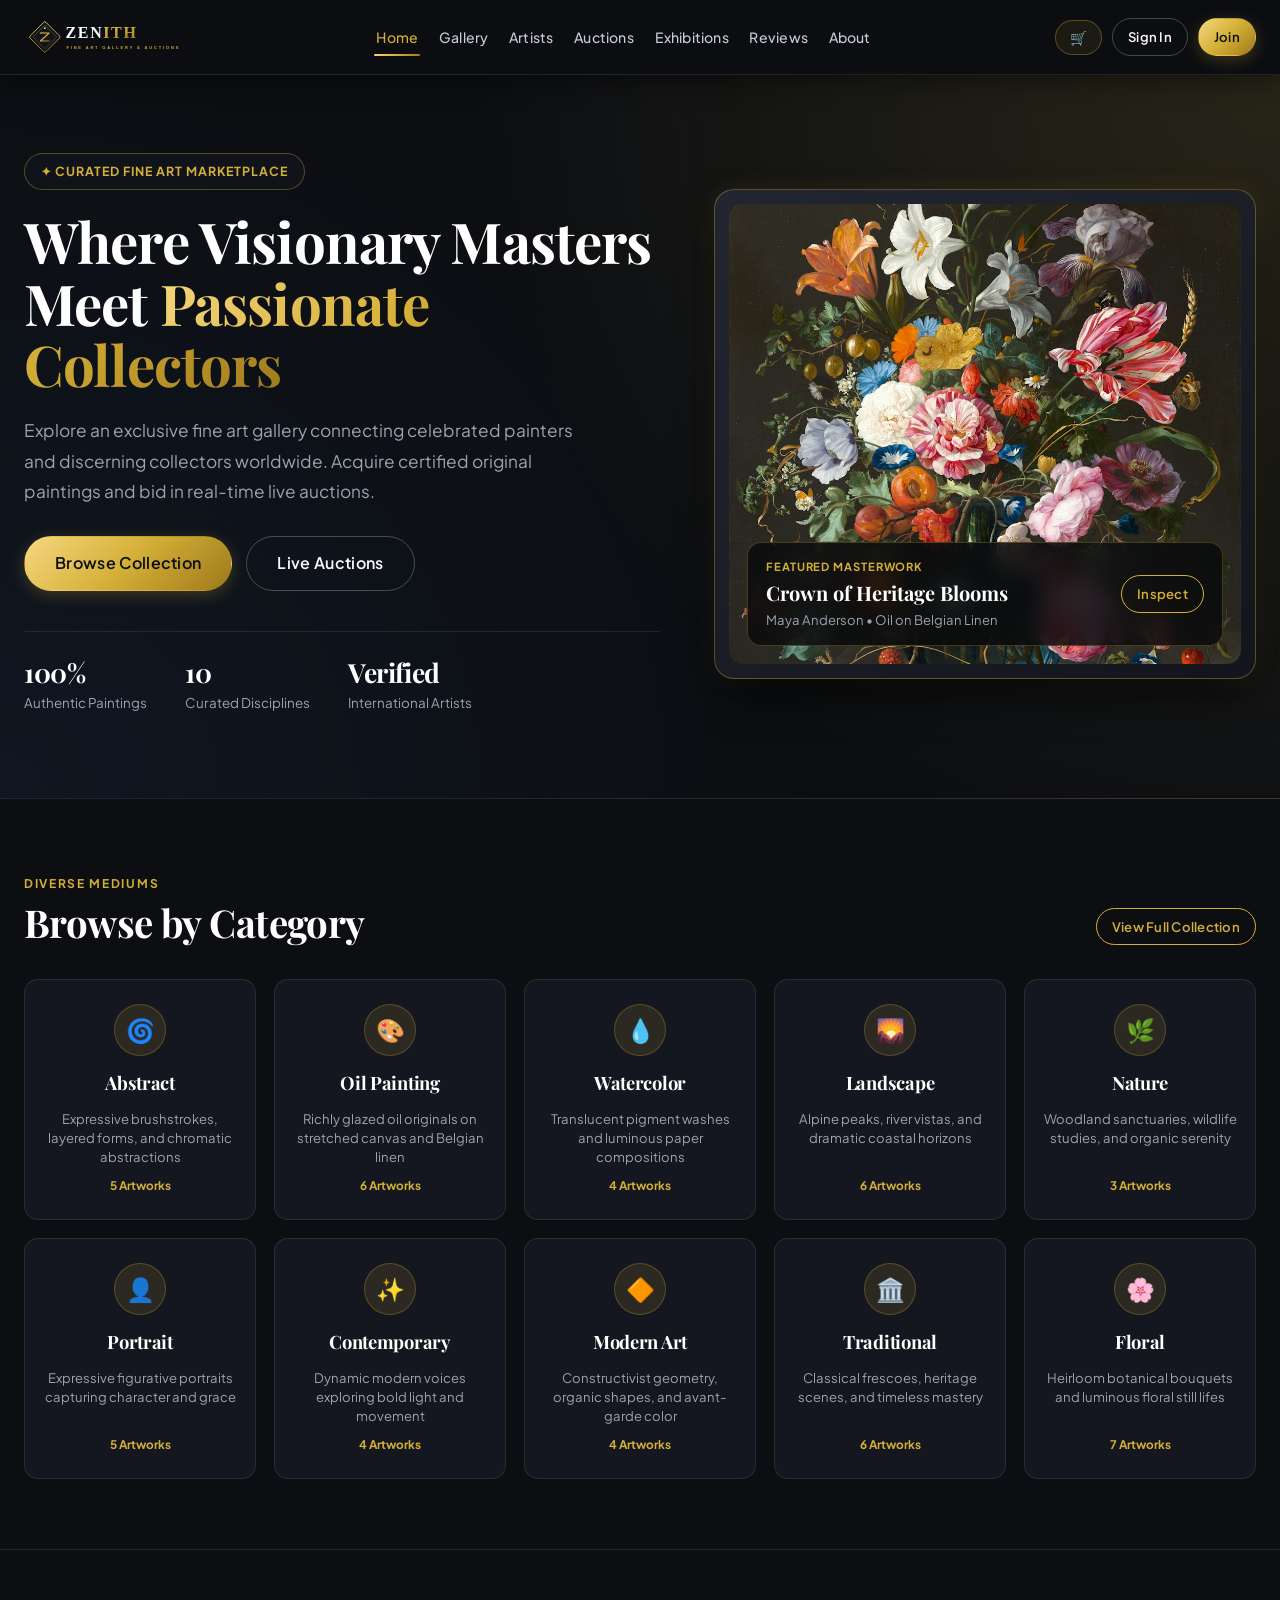
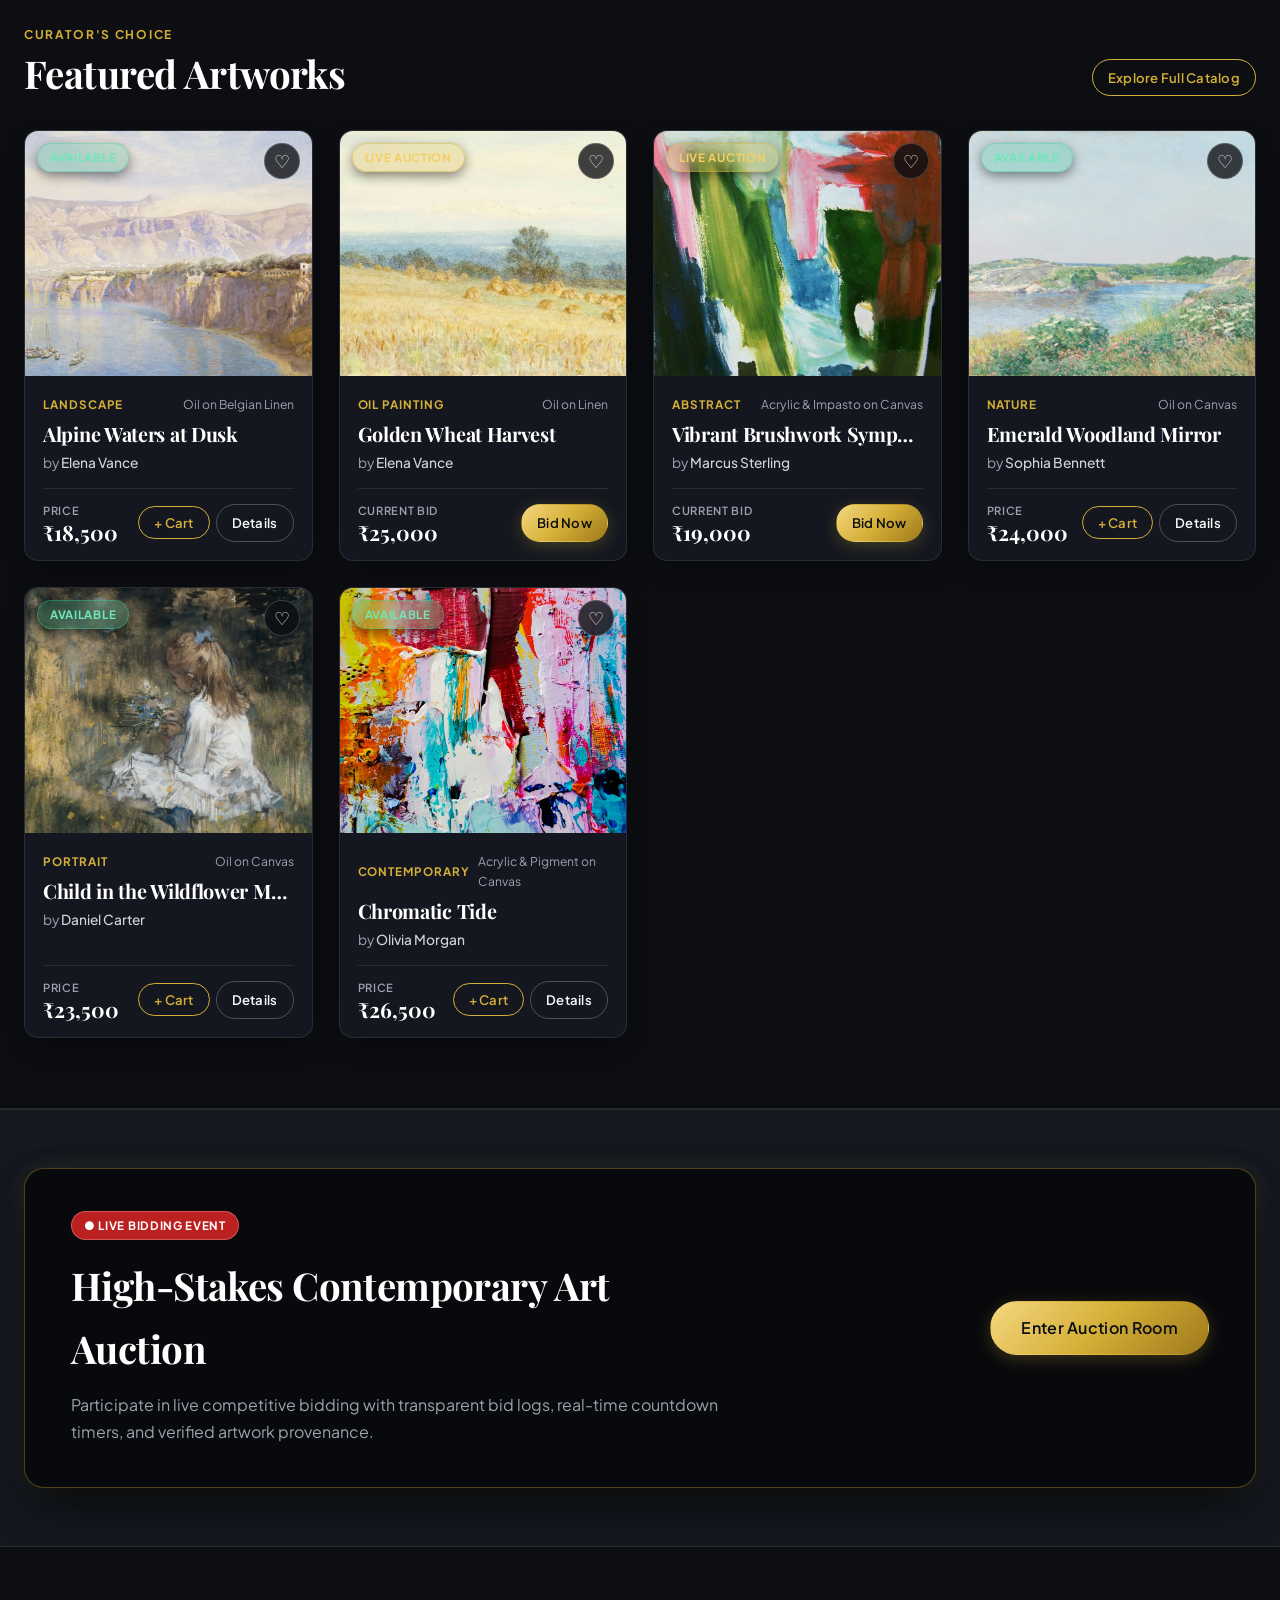
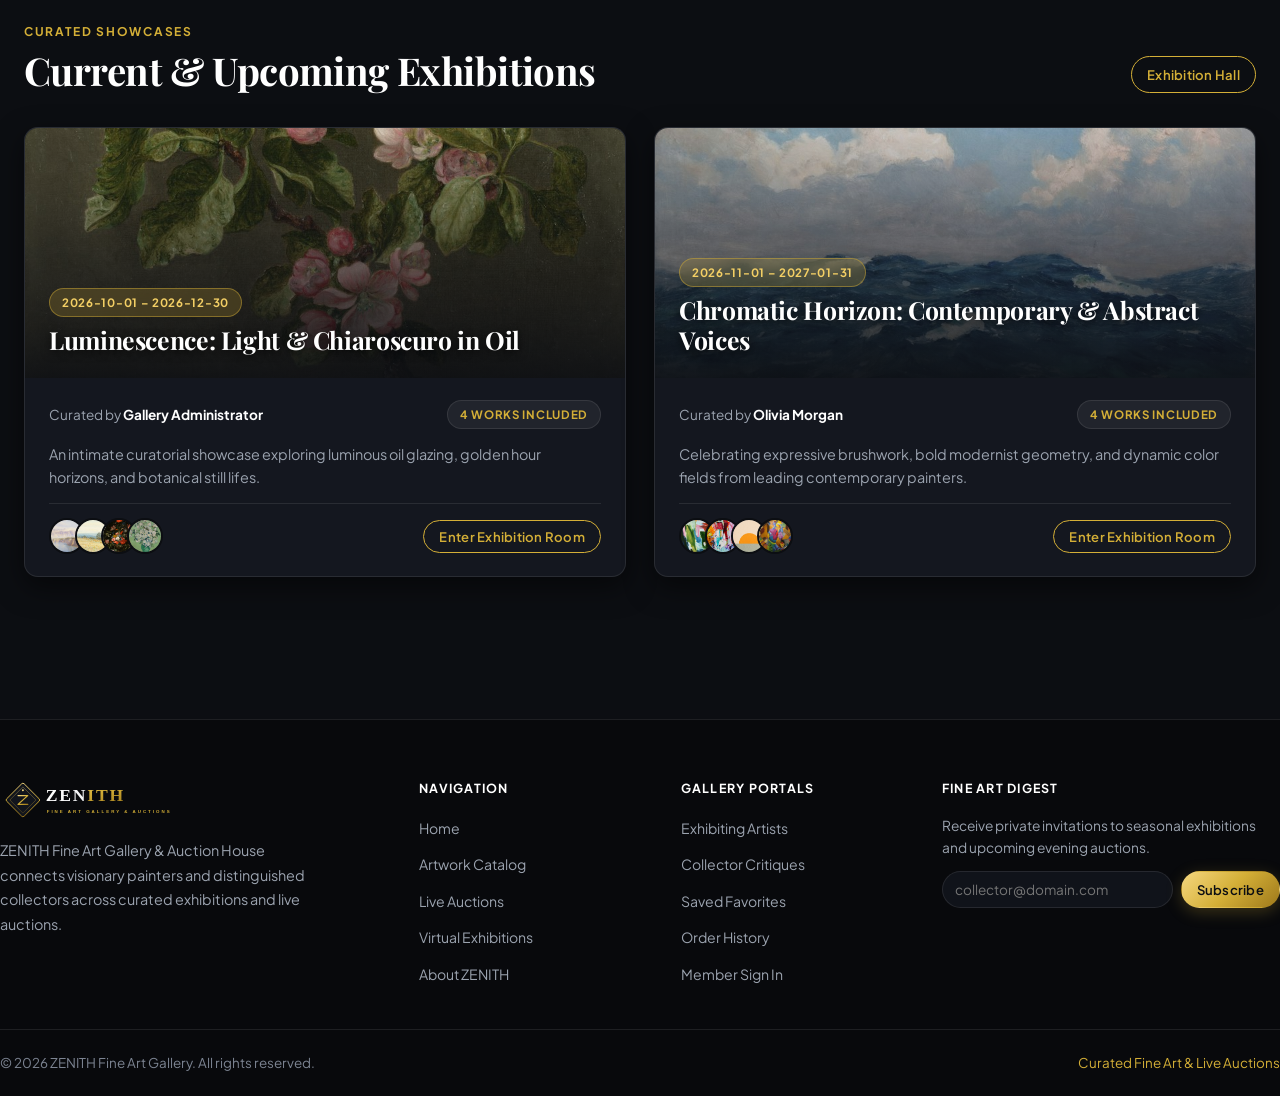
==== commit 49a2fffa: "Updated Zenith Art Gallery UI, artwork images, admin authentication and removed demo sections" ====
--- a/index.html
+++ b/index.html
@@ -3,232 +3,217 @@
 <head>
   <meta charset="UTF-8">
   <meta name="viewport" content="width=device-width, initial-scale=1.0">
-  <title>ArtLoom — Curated Online Art Gallery | Discover &amp; Collect Fine Art</title>
+  <title>ZENITH — Fine Art Gallery &amp; Live Auctions</title>
   <link rel="preconnect" href="https://fonts.googleapis.com">
   <link rel="preconnect" href="https://fonts.gstatic.com" crossorigin>
-  <link href="https://fonts.googleapis.com/css2?family=Cormorant+Garamond:ital,wght@0,400;0,500;0,600;0,700;1,400;1,600&family=Plus+Jakarta+Sans:wght@300;400;500;600;700&display=swap" rel="stylesheet">
+  <link href="https://fonts.googleapis.com/css2?family=Cormorant+Garamond:ital,wght@0,500;0,600;0,700;1,500&family=Playfair+Display:ital,wght@0,500;0,600;0,700;1,400;1,600&family=Plus+Jakarta+Sans:wght@300;400;500;600;700&display=swap" rel="stylesheet">
   <link rel="stylesheet" href="css/style.css">
 </head>
 <body>
 
-  <!-- Site Header / Navbar (Flexbox) -->
+  <!-- Master Navigation Header -->
   <header class="site-header">
     <div class="container navbar">
       <a href="index.html" class="brand-logo">
-        <img src="images/logo.svg" alt="ArtLoom Curated Fine Art Gallery">
+        <img src="images/logo.svg" alt="ZENITH Fine Art Gallery">
       </a>
 
-      <button class="menu-toggle" id="menuToggle" aria-label="Toggle Navigation">☰</button>
+      <button type="button" class="menu-toggle" id="menuToggle" aria-label="Toggle Navigation">☰</button>
 
       <ul class="nav-links" id="navLinks">
         <li><a href="index.html" class="active">Home</a></li>
         <li><a href="artworks.html">Gallery</a></li>
         <li><a href="artist-profile.html">Artists</a></li>
         <li><a href="auction.html">Auctions</a></li>
+        <li><a href="exhibitions.html">Exhibitions</a></li>
         <li><a href="reviews.html">Reviews</a></li>
         <li><a href="about.html">About</a></li>
       </ul>
 
       <div class="nav-actions" id="navActions">
-        <!-- Injected dynamically via auth.js -->
-        <a href="login.html" class="btn btn-sm btn-outline">Login</a>
-        <a href="signup.html" class="btn btn-sm btn-accent">Sign Up</a>
+        <a href="login.html" class="btn btn-sm btn-outline">Sign In</a>
+        <a href="signup.html" class="btn btn-sm btn-accent">Join Gallery</a>
       </div>
     </div>
   </header>
 
   <main class="main-content">
-    <!-- Hero Section (Grand Gallery Entrance) -->
+    <!-- Hero Section -->
     <section class="hero-section">
       <div class="container hero-grid">
         <div class="hero-content">
-          <span class="section-subtitle">Exhibition Season 2026</span>
-          <h1>Discover Fine Art. <span>Collect Meaning.</span></h1>
+          <span class="hero-pill-badge">✦ Curated Fine Art Marketplace</span>
+          <h1>Where Visionary Masters Meet <span>Passionate Collectors</span></h1>
           <p>
-            Welcome to ArtLoom. Discover verified original masterpieces from celebrated independent artists worldwide — from classical chiaroscuro oil paintings and hand-chiseled sculptures to curated live auctions.
+            Explore an exclusive fine art gallery connecting celebrated painters and discerning collectors worldwide. Acquire certified original paintings and bid in real-time live auctions.
           </p>
           <div class="hero-actions">
-            <a href="artworks.html" class="btn btn-lg btn-accent">Explore Gallery</a>
-            <a href="signup.html" class="btn btn-lg btn-outline">Become an Exhibitor</a>
+            <a href="artworks.html" class="btn btn-lg btn-gold">Browse Collection</a>
+            <a href="auction.html" class="btn btn-lg btn-outline">Live Auctions</a>
           </div>
 
           <div class="hero-stats">
             <div class="hero-stat-item">
-              <h4>50+</h4>
-              <p>Curated Works</p>
-            </div>
-            <div class="hero-stat-item">
-              <h4>8</h4>
-              <p>Disciplines</p>
+              <h4>100%</h4>
+              <p>Authentic Paintings</p>
             </div>
             <div class="hero-stat-item">
               <h4>10</h4>
-              <p>Master Artists</p>
+              <p>Curated Disciplines</p>
+            </div>
+            <div class="hero-stat-item">
+              <h4>Verified</h4>
+              <p>International Artists</p>
             </div>
           </div>
         </div>
 
         <div class="hero-image-card">
-          <img src="images/artworks/artwork-1.svg" alt="Featured Masterpiece: Golden Horizon by Elena Vance">
-          <div class="hero-card-meta">
-            <div>
-              <strong>Golden Horizon</strong>
-              <p>Elena Vance • Oil on Belgian Linen</p>
-            </div>
-            <a href="artwork-details.html?id=1" class="btn btn-sm btn-outline-accent">View Details</a>
-          </div>
-        </div>
-      </div>
-    </section>
-
-    <!-- Categories Section (Museum-Inspired Curation) -->
-    <section class="section-padding" style="background-color: var(--surface-cream); border-top: 1px solid var(--border); border-bottom: 1px solid var(--border);">
-      <div class="container">
-        <div class="section-header">
-          <span class="section-subtitle">Artistic Disciplines</span>
-          <h2 class="section-title">Curated Collections</h2>
-          <p class="section-desc">Explore verified artworks cataloged across eight timeless artistic mediums and expressions.</p>
-        </div>
-
-        <div class="category-grid">
-          <a href="artworks.html?category=Painting" class="category-card">
-            <div class="category-icon-box">🎨</div>
-            <h3>Painting</h3>
-            <p>Oil, watercolor &amp; acrylic originals on canvas</p>
-          </a>
-
-          <a href="artworks.html?category=Digital Art" class="category-card">
-            <div class="category-icon-box">💻</div>
-            <h3>Digital Art</h3>
-            <p>Generative 3D concepts &amp; digital matte renderings</p>
-          </a>
-
-          <a href="artworks.html?category=Photography" class="category-card">
-            <div class="category-icon-box">📷</div>
-            <h3>Photography</h3>
-            <p>Fine art exhibition prints &amp; documentary captures</p>
-          </a>
-
-          <a href="artworks.html?category=Drawing" class="category-card">
-            <div class="category-icon-box">✏️</div>
-            <h3>Drawing</h3>
-            <p>Classical charcoal, silverpoint &amp; ink wash studies</p>
-          </a>
-
-          <a href="artworks.html?category=Portrait" class="category-card">
-            <div class="category-icon-box">👤</div>
-            <h3>Portrait</h3>
-            <p>Emotive chiaroscuro studies of human character</p>
-          </a>
-
-          <a href="artworks.html?category=Landscape" class="category-card">
-            <div class="category-icon-box">🌄</div>
-            <h3>Landscape</h3>
-            <p>Impressionist alpine vistas &amp; maritime seascapes</p>
-          </a>
-
-          <a href="artworks.html?category=Abstract" class="category-card">
-            <div class="category-icon-box">🌀</div>
-            <h3>Abstract</h3>
-            <p>Geometric harmonies, gold leaf &amp; color field pieces</p>
-          </a>
-
-          <a href="artworks.html?category=Sculpture" class="category-card">
-            <div class="category-icon-box">🗿</div>
-            <h3>Sculpture</h3>
-            <p>Patinated cast bronze &amp; carved Carrara marble</p>
-          </a>
-        </div>
-      </div>
-    </section>
-
-    <!-- Featured Artworks Section (Gallery Catalog) -->
-    <section class="section-padding">
-      <div class="container">
-        <div class="section-header">
-          <span class="section-subtitle">Curator's Selection</span>
-          <h2 class="section-title">Featured Masterpieces</h2>
-          <p class="section-desc">Exceptional original creations highlighted by our resident gallery curators this season.</p>
+          <div class="hero-image-wrap">
+            <img src="assets/images/floral-classical-still-life.jpg" alt="Classical floral still-life oil painting featured at ZENITH Fine Art Gallery">
+            <div class="hero-card-overlay-caption">
+              <div>
+                <span class="caption-tag">Featured Masterwork</span>
+                <strong>Crown of Heritage Blooms</strong>
+                <p>Maya Anderson • Oil on Belgian Linen</p>
+              </div>
+              <a href="artwork-details.html?id=31" class="btn btn-sm btn-outline-gold">Inspect</a>
+            </div>
+          </div>
+        </div>
+      </div>
+    </section>
+
+    <!-- Browse by Category -->
+    <section class="section-padding section-bordered">
+      <div class="container">
+        <div class="section-header-split">
+          <div>
+            <span class="section-subtitle">Diverse Mediums</span>
+            <h2 class="section-title">Browse by Category</h2>
+          </div>
+          <a href="artworks.html" class="btn btn-sm btn-outline-gold">View Full Collection</a>
+        </div>
+
+        <div class="category-grid" id="homeCategoriesGrid">
+          <!-- Populated dynamically via artworks.js -->
+        </div>
+      </div>
+    </section>
+
+    <!-- Featured Artworks -->
+    <section class="section-padding section-bordered">
+      <div class="container">
+        <div class="section-header-split">
+          <div>
+            <span class="section-subtitle">Curator's Choice</span>
+            <h2 class="section-title">Featured Artworks</h2>
+          </div>
+          <a href="artworks.html" class="btn btn-sm btn-outline-gold">Explore Full Catalog</a>
         </div>
 
         <div class="artwork-grid" id="featuredArtworksGrid">
           <!-- Populated dynamically via artworks.js -->
         </div>
-
-        <div style="text-align: center; margin-top: 50px;">
-          <a href="artworks.html" class="btn btn-lg btn-outline">Explore Complete Catalog</a>
-        </div>
-      </div>
-    </section>
-
-    <!-- Live Auction Preview Section (Classic Evening Auction Salon) -->
-    <section class="section-padding" style="background-color: #201E1C; color: #F7F3EC; border-top: 1px solid #332E28; border-bottom: 1px solid #332E28;">
-      <div class="container">
-        <div style="display: flex; justify-content: space-between; align-items: center; flex-wrap: wrap; gap: 32px;">
-          <div style="max-width: 620px;">
-            <span class="badge badge-auction" style="margin-bottom: 14px;">Live Bidding Room</span>
-            <h2 style="font-size: 2.8rem; font-weight: 700; margin-bottom: 12px; color: #F7F3EC;">Curated Fine Art Auctions</h2>
-            <p style="color: #A89F93; font-size: 1.05rem; line-height: 1.7;">
-              Place verified competitive bids on rare, one-of-a-kind artworks directly from celebrated artists. Real-time bid increments and transparent auction declarations.
+      </div>
+    </section>
+
+    <!-- Live Auction Banner -->
+    <section class="auction-banner-section">
+      <div class="container">
+        <div class="auction-banner-card">
+          <div style="max-width: 660px;">
+            <span class="badge badge-live-red" style="margin-bottom: 14px;">● LIVE BIDDING EVENT</span>
+            <h2 style="font-size: clamp(1.8rem, 3vw, 2.4rem); color: #ffffff; margin-bottom: 10px;">
+              High-Stakes Contemporary Art Auction
+            </h2>
+            <p style="color: var(--text-muted); font-size: 1rem; line-height: 1.7;">
+              Participate in live competitive bidding with transparent bid logs, real-time countdown timers, and verified artwork provenance.
             </p>
           </div>
           <div>
-            <a href="auction.html" class="btn btn-lg btn-accent">Enter Live Auction Hub</a>
-          </div>
+            <a href="auction.html" class="btn btn-lg btn-gold">Enter Auction Room</a>
+          </div>
+        </div>
+      </div>
+    </section>
+
+    <!-- Curated Exhibitions -->
+    <section class="section-padding">
+      <div class="container">
+        <div class="section-header-split">
+          <div>
+            <span class="section-subtitle">Curated Showcases</span>
+            <h2 class="section-title">Current &amp; Upcoming Exhibitions</h2>
+          </div>
+          <a href="exhibitions.html" class="btn btn-sm btn-outline-gold">Exhibition Hall</a>
+        </div>
+
+        <div class="exhibition-grid" id="homeExhibitionsGrid">
+          <!-- Populated dynamically via exhibitions.js -->
         </div>
       </div>
     </section>
   </main>
 
-  <!-- Site Footer (Classic Deep Charcoal & Gold) -->
+  <!-- Professional Footer -->
   <footer class="site-footer">
     <div class="container footer-top">
       <div class="footer-grid">
         <div class="footer-col">
-          <img src="images/logo.svg" alt="ArtLoom" style="height: 44px; margin-bottom: 18px;">
-          <p style="color: #A89F93; font-size: 0.90rem; max-width: 320px; line-height: 1.65; margin-bottom: 0;">
-            ArtLoom is a curated online art gallery connecting discerning collectors with visionary independent artists. Built strictly with vanilla web technologies for SDC Project Review-1.
+          <img src="images/logo.svg" alt="ZENITH Fine Art Gallery" style="height: 44px; margin-bottom: 16px;">
+          <p style="font-size: 0.9rem; line-height: 1.7; max-width: 320px;">
+            ZENITH Fine Art Gallery &amp; Auction House connects visionary painters and distinguished collectors across curated exhibitions and live auctions.
           </p>
         </div>
 
         <div class="footer-col">
-          <h4>Explore</h4>
+          <h4>Navigation</h4>
           <ul class="footer-links">
-            <li><a href="artworks.html">Curated Catalog</a></li>
+            <li><a href="index.html">Home</a></li>
+            <li><a href="artworks.html">Artwork Catalog</a></li>
             <li><a href="auction.html">Live Auctions</a></li>
-            <li><a href="artist-profile.html">Featured Artists</a></li>
-            <li><a href="reviews.html">Collector Reviews</a></li>
+            <li><a href="exhibitions.html">Virtual Exhibitions</a></li>
+            <li><a href="about.html">About ZENITH</a></li>
           </ul>
         </div>
 
         <div class="footer-col">
-          <h4>Collection</h4>
+          <h4>Gallery Portals</h4>
           <ul class="footer-links">
-            <li><a href="about.html">About the Gallery</a></li>
+            <li><a href="artist-profile.html">Exhibiting Artists</a></li>
+            <li><a href="reviews.html">Collector Critiques</a></li>
+            <li><a href="favorites.html">Saved Favorites</a></li>
+            <li><a href="purchases.html">Order History</a></li>
             <li><a href="login.html">Member Sign In</a></li>
-            <li><a href="signup.html">Create Collector Account</a></li>
-            <li><a href="favorites.html">Saved Favorites</a></li>
           </ul>
         </div>
 
         <div class="footer-col">
-          <h4>Academic Review</h4>
-          <p style="color: #A89F93; font-size: 0.88rem; line-height: 1.65; margin-bottom: 0;">
-            SDC Project Review-1 • 100% Zero external frameworks. Pure semantic HTML5, CSS Grid &amp; Flexbox, Vanilla JavaScript, and Local Storage persistence.
+          <h4>Fine Art Digest</h4>
+          <p style="font-size: 0.86rem; line-height: 1.6;">
+            Receive private invitations to seasonal exhibitions and upcoming evening auctions.
           </p>
+          <form class="newsletter-form" onsubmit="event.preventDefault(); showToast('Subscribed to ZENITH Fine Art Digest.', 'success'); this.reset();">
+            <input type="email" placeholder="collector@domain.com" required aria-label="Email address">
+            <button type="submit" class="btn btn-sm btn-gold">Subscribe</button>
+          </form>
         </div>
       </div>
     </div>
 
     <div class="container footer-bottom">
-      <div>&copy; 2026 ArtLoom Online Art Gallery. All rights reserved.</div>
-      <div style="color: var(--accent);">Curated Fine Art &amp; Live Auctions</div>
+      <div>&copy; 2026 ZENITH Fine Art Gallery. All rights reserved.</div>
+      <div style="color: var(--gold-primary);">Curated Fine Art &amp; Live Auctions</div>
     </div>
   </footer>
 
   <!-- Scripts -->
+  <script src="js/config.local.js"></script>
   <script src="js/storage.js"></script>
   <script src="js/auth.js"></script>
+  <script src="js/cart.js"></script>
   <script src="js/artworks.js"></script>
+  <script src="js/exhibitions.js"></script>
 </body>
 </html>
--- a/css/style.css
+++ b/css/style.css
@@ -1,88 +1,96 @@
 /**
- * style.css - Premium Art Gallery Stylesheet for ArtLoom
- * SDC Project Review-1
- * Visual Identity: Ivory + Charcoal + Antique Gold + Warm Beige + Subtle Green
- * Strictly pure CSS3 (CSS Grid & Flexbox) with zero external frameworks
+ * style.css - ZENITH Fine Art Gallery & Auction House Stylesheet
+ * Visual Identity: Obsidian Black, Dark Glass & Champagne Gold
+ * Pure CSS3 (CSS Grid & Flexbox) with zero external CSS frameworks
  */
 
-@import url('https://fonts.googleapis.com/css2?family=Cormorant+Garamond:ital,wght@0,400;0,500;0,600;0,700;1,400;1,600&family=Plus+Jakarta+Sans:wght@300;400;500;600;700&display=swap');
+@import url('https://fonts.googleapis.com/css2?family=Cormorant+Garamond:ital,wght@0,500;0,600;0,700;1,500&family=Playfair+Display:ital,wght@0,500;0,600;0,700;1,400;1,600&family=Plus+Jakarta+Sans:wght@300;400;500;600;700&display=swap');
 
 /* ==========================================================================
-   1. CSS Variables & Design Tokens (Classic Art Gallery Palette)
+   1. CSS Variables & Design Tokens (Obsidian & Champagne Gold Palette)
    ========================================================================== */
 :root {
-  /* Typography Tokens */
-  --font-serif: 'Cormorant Garamond', 'Playfair Display', Georgia, serif;
+  --font-serif: 'Playfair Display', 'Cormorant Garamond', Georgia, serif;
   --font-sans: 'Plus Jakarta Sans', -apple-system, BlinkMacSystemFont, "Segoe UI", Roboto, sans-serif;
 
-  /* 1. Ivory / Warm Cream (Main page backgrounds & delicate surfaces) */
-  --bg: #F7F3EC;
-  --bg-cream: #FAF7F2;
-  --surface: #FFFFFF;
-  --surface-alt: #F1ECE3;
-  --surface-cream: #FAF6EE;
-  
-  /* 2. Deep Charcoal (Headings, primary text, prominent dark elements) */
-  --text-main: #242424;
-  --text-heading: #1C1C1C;
-  --text-muted: #6B6258;
-  --text-light: #948B80;
-  --text-inverse: #F7F3EC;
-  
-  --charcoal: #242424;
-  --charcoal-deep: #1A1A1A;
-  --charcoal-light: #33302D;
-  --primary: #242424;
-  --primary-light: #33302D;
-
-  /* 3. Antique Gold (Main accent color, buttons, active nav, highlights, borders) */
-  --accent: #B08D57;
-  --accent-hover: #967440;
-  --accent-dark: #7A5C2B;
-  --accent-light: #F6EFE5;
-  --accent-border: #DBC5A6;
-  
-  /* 4. Warm Beige (Secondary backgrounds, cards, subtle sections, borders) */
-  --warm-beige: #E8DED0;
-  --border: #E2D9CC;
-  --border-subtle: #ECE5DA;
-  --border-focus: #B08D57;
-
-  /* 5. Subtle Muted Green (Success states, FOR SALE status, positive indicators) */
-  --success: #527A65;
-  --success-bg: #EDF3F0;
-  --success-border: #C4D9CD;
-  --muted-green: #527A65;
-
-  /* Muted Danger / Warning (Restrained Classic Gallery Tones, Not Neon) */
-  --danger: #9B3D3D;
-  --danger-bg: #F9EFEF;
-  --danger-border: #E5C3C3;
-  
-  --warning: #B08D57;
-  --warning-bg: #F9F4EB;
-  --warning-border: #EBD9C0;
-  
-  --info: #4A6375;
-  --info-bg: #EEF2F5;
-  --info-border: #C8D4DC;
-
-  /* Elevation Shadows (Ultra subtle, soft, gallery exhibition diffused) */
-  --shadow-sm: 0 1px 3px rgba(36, 36, 36, 0.04), 0 1px 2px rgba(36, 36, 36, 0.02);
-  --shadow-md: 0 4px 12px rgba(36, 36, 36, 0.06), 0 1px 4px rgba(36, 36, 36, 0.03);
-  --shadow-lg: 0 10px 24px rgba(36, 36, 36, 0.08), 0 2px 6px rgba(36, 36, 36, 0.03);
-  --shadow-xl: 0 18px 36px rgba(36, 36, 36, 0.10), 0 4px 10px rgba(36, 36, 36, 0.04);
-
-  /* Subtle Radii (Restrained, elegant, non-childish) */
-  --radius-sm: 4px;
-  --radius-md: 6px;
-  --radius-lg: 8px;
+  /* Core Dark Gallery Surfaces */
+  --bg-main: #0c0e12;
+  --bg: #0c0e12;
+  --bg-black: #08090c;
+  --bg-cream: #12151c;
+  --surface: #131720;
+  --surface-card: rgba(22, 26, 34, 0.88);
+  --surface-card-hover: rgba(30, 35, 46, 0.96);
+  --surface-alt: #161b24;
+  --surface-cream: #141821;
+  --surface-dark: #08090c;
+  --bg-input: #10131a;
+
+  /* Champagne Gold Accent Palette */
+  --gold-primary: #d4af37;
+  --gold-light: #f3cf65;
+  --gold-dark: #aa851c;
+  --gold-gradient: linear-gradient(135deg, #f5d77f 0%, #d4af37 50%, #9e791b 100%);
+
+  --accent: #d4af37;
+  --accent-hover: #e5c158;
+  --accent-dark: #f3cf65;
+  --accent-light: rgba(212, 175, 55, 0.14);
+  --accent-border: rgba(212, 175, 55, 0.38);
+
+  /* Typography Colors */
+  --text-main: #e5e7eb;
+  --text-heading: #f8f9fa;
+  --text-muted: #9ba3af;
+  --text-light: #6b7280;
+  --text-inverse: #0c0e12;
+
+  --primary: #d4af37;
+  --primary-light: #f3cf65;
+  --charcoal: #161b24;
+  --charcoal-deep: #08090c;
+  --charcoal-light: #222834;
+
+  /* Borders */
+  --border: rgba(255, 255, 255, 0.09);
+  --border-color: rgba(255, 255, 255, 0.09);
+  --border-subtle: rgba(255, 255, 255, 0.06);
+  --border-gold: rgba(212, 175, 55, 0.35);
+  --border-focus: #d4af37;
+
+  /* Semantic Status Colors (Dark Gallery Balanced) */
+  --success: #34d399;
+  --success-bg: rgba(16, 185, 129, 0.13);
+  --success-border: rgba(52, 211, 153, 0.32);
+
+  --danger: #f87171;
+  --danger-bg: rgba(239, 68, 68, 0.14);
+  --danger-border: rgba(248, 113, 113, 0.35);
+
+  --warning: #fbbf24;
+  --warning-bg: rgba(212, 175, 55, 0.15);
+  --warning-border: rgba(212, 175, 55, 0.35);
+
+  --info: #60a5fa;
+  --info-bg: rgba(59, 130, 246, 0.14);
+  --info-border: rgba(96, 165, 250, 0.32);
+
+  /* Elevation & Glow */
+  --shadow-sm: 0 4px 14px rgba(0, 0, 0, 0.35);
+  --shadow-md: 0 10px 28px rgba(0, 0, 0, 0.5);
+  --shadow-lg: 0 18px 40px -10px rgba(0, 0, 0, 0.7);
+  --shadow-xl: 0 22px 48px -12px rgba(0, 0, 0, 0.82), 0 0 24px rgba(212, 175, 55, 0.10);
+
+  /* Radii */
+  --radius-sm: 8px;
+  --radius-md: 14px;
+  --radius-lg: 20px;
   --radius-full: 9999px;
 
   /* Transitions */
   --transition-fast: 0.2s cubic-bezier(0.16, 1, 0.3, 1);
-  --transition-normal: 0.3s cubic-bezier(0.16, 1, 0.3, 1);
-  --transition-smooth: 0.5s cubic-bezier(0.25, 1, 0.5, 1);
+  --transition-normal: 0.32s cubic-bezier(0.16, 1, 0.3, 1);
+  --transition-smooth: 0.55s cubic-bezier(0.16, 1, 0.3, 1);
 }
 
 /* ==========================================================================
@@ -97,39 +105,41 @@
 html {
   font-size: 16px;
   scroll-behavior: smooth;
-  background-color: var(--bg);
+  background-color: var(--bg-main);
+  color-scheme: dark;
 }
 
 body {
-  font-family: 'Plus Jakarta Sans', -apple-system, BlinkMacSystemFont, "Segoe UI", Roboto, "Helvetica Neue", Arial, sans-serif;
-  background-color: var(--bg);
+  font-family: var(--font-sans);
+  background-color: var(--bg-main);
   color: var(--text-main);
   line-height: 1.65;
   min-height: 100vh;
   display: flex;
   flex-direction: column;
+  overflow-x: hidden;
   -webkit-font-smoothing: antialiased;
   -moz-osx-font-smoothing: grayscale;
 }
 
-/* Serif Headings for Sophisticated Art Gallery Aesthetic */
 h1, h2, h3, h4, h5, h6,
+.font-serif,
 .section-title,
 .hero-content h1,
 .artwork-title,
 .dashboard-greeting h1,
 .details-info h1,
 .auth-header h2 {
-  font-family: 'Cormorant Garamond', 'Playfair Display', Georgia, 'Times New Roman', serif;
+  font-family: var(--font-serif);
   color: var(--text-heading);
-  letter-spacing: -0.01em;
+  letter-spacing: -0.015em;
   font-weight: 700;
 }
 
 a {
   color: inherit;
   text-decoration: none;
-  transition: all var(--transition-fast);
+  transition: color var(--transition-fast), opacity var(--transition-fast), transform var(--transition-fast);
 }
 
 img {
@@ -139,51 +149,85 @@
 }
 
 button, input, select, textarea {
-  font-family: 'Plus Jakarta Sans', -apple-system, BlinkMacSystemFont, sans-serif;
+  font-family: var(--font-sans);
   font-size: 0.95rem;
 }
 
-/* Container */
+code {
+  color: var(--gold-light);
+  background: rgba(212, 175, 55, 0.1);
+  padding: 2px 6px;
+  border-radius: 4px;
+  font-size: 0.85em;
+}
+
 .container {
   width: 100%;
-  max-width: 1240px;
+  max-width: 1280px;
   margin: 0 auto;
-  padding: 0 28px;
+  padding: 0 24px;
 }
 
 .main-content {
   flex: 1 0 auto;
-  padding-bottom: 70px;
+  padding-bottom: 72px;
+}
+
+/* Text & Surface Utilities */
+.text-gold {
+  color: var(--gold-primary) !important;
+}
+
+.text-gold-gradient {
+  background: var(--gold-gradient);
+  -webkit-background-clip: text;
+  background-clip: text;
+  -webkit-text-fill-color: transparent;
+}
+
+.text-muted {
+  color: var(--text-muted) !important;
+}
+
+.bg-dark-glass {
+  background: var(--surface-card);
+  backdrop-filter: blur(16px);
+  -webkit-backdrop-filter: blur(16px);
+  border: 1px solid var(--border);
 }
 
 /* ==========================================================================
-   3. Header & Navigation (Ivory & Antique Gold Gallery Header)
+   3. Header & Navigation (Obsidian Glass & Champagne Gold)
    ========================================================================== */
 .site-header {
-  background-color: #FFFFFF;
+  background: rgba(12, 14, 18, 0.92);
+  backdrop-filter: blur(16px);
+  -webkit-backdrop-filter: blur(16px);
   border-bottom: 1px solid var(--border);
   position: sticky;
   top: 0;
   z-index: 1000;
-  box-shadow: 0 2px 10px rgba(36, 36, 36, 0.03);
-  transition: background-color var(--transition-fast);
+  box-shadow: 0 6px 24px rgba(0, 0, 0, 0.45);
 }
 
 .navbar {
   display: flex;
   justify-content: space-between;
   align-items: center;
-  height: 80px;
+  min-height: 74px;
+  gap: 12px;
+  position: relative;
 }
 
 .brand-logo {
-  display: flex;
-  align-items: center;
-  gap: 12px;
+  display: inline-flex;
+  align-items: center;
+  gap: 8px;
+  flex-shrink: 0;
 }
 
 .brand-logo img {
-  height: 48px;
+  height: 40px;
   width: auto;
   transition: transform var(--transition-fast);
 }
@@ -195,28 +239,24 @@
 .nav-links {
   display: flex;
   align-items: center;
-  gap: 32px;
+  gap: clamp(12px, 1.3vw, 20px);
   list-style: none;
+  margin: 0;
 }
 
 .nav-links a {
-  font-family: 'Plus Jakarta Sans', sans-serif;
   font-weight: 500;
-  color: var(--text-muted);
-  font-size: 0.92rem;
-  letter-spacing: 0.03em;
-  padding: 10px 4px;
+  color: #c5cbd5;
+  font-size: 0.88rem;
+  letter-spacing: 0.015em;
+  padding: 8px 2px;
   position: relative;
-  transition: color var(--transition-fast);
-}
-
-.nav-links a:hover {
-  color: var(--accent);
-}
-
+  white-space: nowrap;
+}
+
+.nav-links a:hover,
 .nav-links a.active {
-  color: var(--charcoal);
-  font-weight: 600;
+  color: var(--gold-primary);
 }
 
 .nav-links a.active::after {
@@ -226,472 +266,551 @@
   left: 0;
   right: 0;
   height: 2px;
-  background-color: var(--accent);
-  border-radius: 1px;
+  background: var(--gold-gradient);
+  border-radius: 2px;
 }
 
 .nav-actions {
   display: flex;
   align-items: center;
-  gap: 14px;
+  gap: 10px;
+  flex-shrink: 0;
+}
+
+.cart-trigger-btn {
+  position: relative;
+  display: inline-flex;
+  align-items: center;
+  justify-content: center;
+  gap: 6px;
+  padding: 8px 14px;
+  border-radius: var(--radius-full);
+  border: 1px solid var(--border-gold);
+  background: rgba(212, 175, 55, 0.08);
+  color: var(--gold-primary);
+  cursor: pointer;
+  font-weight: 600;
+  font-size: 0.86rem;
+  transition: all var(--transition-fast);
+}
+
+.cart-trigger-btn:hover {
+  background: var(--gold-primary);
+  color: #0c0e12;
+  transform: translateY(-1px);
+}
+
+.cart-count-badge {
+  display: inline-flex;
+  align-items: center;
+  justify-content: center;
+  min-width: 20px;
+  height: 20px;
+  padding: 0 5px;
+  border-radius: var(--radius-full);
+  background: #ef4444;
+  color: #ffffff;
+  font-size: 0.72rem;
+  font-weight: 700;
+}
+
+.cart-count-badge.is-empty {
+  display: none;
 }
 
 .user-badge-pill {
   display: flex;
   align-items: center;
-  gap: 10px;
-  padding: 5px 14px 5px 6px;
+  gap: 8px;
+  padding: 4px 12px 4px 5px;
   background-color: var(--surface-alt);
   border-radius: var(--radius-full);
   border: 1px solid var(--border);
-  font-size: 0.86rem;
+  font-size: 0.84rem;
   font-weight: 600;
-  color: var(--text-main);
+  color: var(--text-heading);
 }
 
 .user-avatar-sm {
-  width: 32px;
-  height: 32px;
+  width: 30px;
+  height: 30px;
   border-radius: 50%;
   object-fit: cover;
-  border: 1px solid var(--accent);
+  border: 1px solid var(--gold-primary);
+  background: var(--bg-black);
 }
 
 .role-tag {
-  font-size: 0.70rem;
+  font-size: 0.68rem;
   text-transform: uppercase;
   letter-spacing: 0.08em;
   padding: 2px 8px;
-  border-radius: var(--radius-sm);
+  border-radius: var(--radius-full);
   font-weight: 700;
 }
-.role-tag.role-admin, .role-tag.role-Admin { 
-  background-color: #242424; 
-  color: #F7F3EC; 
-  border: 1px solid var(--accent);
-}
-.role-tag.role-artist, .role-tag.role-Artist { 
-  background-color: var(--accent-light); 
-  color: var(--accent-dark); 
-  border: 1px solid var(--accent-border);
-}
-.role-tag.role-user, .role-tag.role-User { 
-  background-color: var(--success-bg); 
-  color: var(--success); 
+
+.role-tag.role-admin, .role-tag.role-Admin {
+  background: rgba(248, 113, 113, 0.16);
+  color: #fca5a5;
+  border: 1px solid rgba(248, 113, 113, 0.38);
+}
+
+.role-tag.role-artist, .role-tag.role-Artist {
+  background: var(--accent-light);
+  color: var(--gold-light);
+  border: 1px solid var(--border-gold);
+}
+
+.role-tag.role-user, .role-tag.role-User {
+  background: var(--success-bg);
+  color: var(--success);
   border: 1px solid var(--success-border);
 }
 
-/* Mobile nav toggle */
 .menu-toggle {
   display: none;
-  background: none;
+  background: var(--surface-alt);
   border: 1px solid var(--border);
   border-radius: var(--radius-sm);
-  padding: 6px 12px;
-  font-size: 1.3rem;
+  padding: 7px 12px;
+  font-size: 1.25rem;
   cursor: pointer;
-  color: var(--text-main);
+  color: var(--text-heading);
 }
 
 /* ==========================================================================
-   4. Buttons & Badges (Classic Antique Gold & Charcoal Styling)
+   4. Buttons & Badges
    ========================================================================== */
 .btn {
   display: inline-flex;
   align-items: center;
   justify-content: center;
   gap: 8px;
-  padding: 11px 24px;
-  font-size: 0.92rem;
+  padding: 10px 22px;
+  font-size: 0.9rem;
   font-weight: 600;
-  letter-spacing: 0.03em;
-  border-radius: var(--radius-sm);
+  letter-spacing: 0.02em;
+  border-radius: var(--radius-full);
   border: 1px solid transparent;
   cursor: pointer;
-  transition: all var(--transition-normal);
+  transition: all var(--transition-fast);
   text-align: center;
   white-space: nowrap;
 }
 
-/* Primary Button: Antique Gold */
-.btn-primary {
-  background-color: var(--accent);
-  color: #FFFFFF;
-  border-color: var(--accent);
-}
-.btn-primary:hover {
-  background-color: var(--accent-hover);
-  border-color: var(--accent-hover);
+.btn-primary,
+.btn-accent,
+.btn-gold {
+  background: var(--gold-gradient);
+  color: #0c0e12;
+  border-color: transparent;
+  box-shadow: 0 4px 16px rgba(212, 175, 55, 0.25);
+}
+
+.btn-primary:hover,
+.btn-accent:hover,
+.btn-gold:hover {
+  background: linear-gradient(135deg, #ffea9f 0%, #e5c158 50%, #b89228 100%);
+  color: #08090c;
+  transform: translateY(-2px);
+  box-shadow: 0 8px 22px rgba(212, 175, 55, 0.38);
+}
+
+.btn-outline {
+  background: transparent;
+  border-color: rgba(255, 255, 255, 0.24);
+  color: var(--text-heading);
+}
+
+.btn-outline:hover {
+  background: rgba(255, 255, 255, 0.1);
+  border-color: #ffffff;
+  color: #ffffff;
   transform: translateY(-1px);
-  box-shadow: var(--shadow-md);
-}
-
-/* Accent Button: Antique Gold (Synonymous with Primary) */
-.btn-accent {
-  background-color: var(--accent);
-  color: #FFFFFF;
-  border-color: var(--accent);
-}
-.btn-accent:hover {
-  background-color: var(--accent-hover);
-  border-color: var(--accent-hover);
+}
+
+.btn-outline-accent,
+.btn-outline-gold {
+  background: transparent;
+  border-color: var(--gold-primary);
+  color: var(--gold-primary);
+}
+
+.btn-outline-accent:hover,
+.btn-outline-gold:hover {
+  background: var(--gold-primary);
+  color: #0c0e12;
+  border-color: var(--gold-primary);
   transform: translateY(-1px);
-  box-shadow: var(--shadow-md);
-}
-
-/* Secondary / Outline Button: Charcoal Border */
-.btn-outline {
-  background-color: transparent;
-  border-color: var(--text-main);
-  color: var(--text-main);
-}
-.btn-outline:hover {
-  background-color: var(--text-main);
-  color: #FFFFFF;
-  border-color: var(--text-main);
-  transform: translateY(-1px);
-}
-
-/* Outline Accent Button: Antique Gold Border */
-.btn-outline-accent {
-  background-color: transparent;
-  border-color: var(--accent);
-  color: var(--accent-dark);
-}
-.btn-outline-accent:hover {
-  background-color: var(--accent);
-  color: #FFFFFF;
-  border-color: var(--accent);
-  transform: translateY(-1px);
-  box-shadow: var(--shadow-sm);
-}
-
-/* Danger Button: Muted Burgundy */
+}
+
 .btn-danger {
-  background-color: var(--danger);
-  color: #FFFFFF;
-  border-color: var(--danger);
-}
+  background: rgba(239, 68, 68, 0.16);
+  color: #fca5a5;
+  border: 1px solid rgba(248, 113, 113, 0.45);
+}
+
 .btn-danger:hover {
-  background-color: #822F2F;
-  border-color: #822F2F;
+  background: #dc2626;
+  color: #ffffff;
+  border-color: #dc2626;
 }
 
 .btn-sm {
-  padding: 7px 16px;
-  font-size: 0.84rem;
-  border-radius: var(--radius-sm);
+  padding: 7px 15px;
+  font-size: 0.82rem;
 }
 
 .btn-lg {
-  padding: 14px 32px;
-  font-size: 1.02rem;
-  letter-spacing: 0.04em;
+  padding: 13px 30px;
+  font-size: 1rem;
 }
 
 .btn-block {
   width: 100%;
 }
 
-/* Badges (Classic Exhibition Catalog Badges) */
+.btn:disabled {
+  opacity: 0.45;
+  cursor: not-allowed;
+  transform: none;
+}
+
+/* Badges */
 .badge {
   display: inline-flex;
   align-items: center;
   gap: 5px;
   padding: 4px 12px;
-  border-radius: var(--radius-sm);
-  font-size: 0.74rem;
-  font-weight: 600;
+  border-radius: var(--radius-full);
+  font-size: 0.72rem;
+  font-weight: 700;
   letter-spacing: 0.06em;
   text-transform: uppercase;
 }
 
-/* FOR SALE: Muted Green */
 .badge-sale {
-  background-color: var(--success-bg);
-  color: var(--success);
-  border: 1px solid var(--success-border);
-}
-
-/* AUCTION: Antique Gold */
+  background: rgba(16, 185, 129, 0.18);
+  color: #6ee7b7;
+  border: 1px solid rgba(52, 211, 153, 0.36);
+  backdrop-filter: blur(8px);
+}
+
 .badge-auction {
-  background-color: var(--warning-bg);
-  color: var(--accent-dark);
-  border: 1px solid var(--warning-border);
-}
-
-/* CATEGORY / NEUTRAL */
+  background: rgba(212, 175, 55, 0.2);
+  color: var(--gold-light);
+  border: 1px solid rgba(212, 175, 55, 0.45);
+  backdrop-filter: blur(8px);
+}
+
+.badge-live-red {
+  background: rgba(220, 38, 38, 0.85);
+  color: #ffffff;
+  border: 1px solid rgba(252, 165, 165, 0.4);
+}
+
 .badge-category {
-  background-color: var(--surface-alt);
+  background: rgba(255, 255, 255, 0.06);
   color: var(--text-muted);
   border: 1px solid var(--border);
 }
 
 .badge-danger,
 .badge-closed {
-  background-color: var(--danger-bg);
+  background: var(--danger-bg);
   color: var(--danger);
   border: 1px solid var(--danger-border);
 }
 
 /* ==========================================================================
-   5. Hero Section (Grand Gallery Entrance & Editorial Atmosphere)
+   5. Hero Section (ZENITH Obsidian & Gold Spotlight)
    ========================================================================== */
 .hero-section {
-  background-color: #F7F3EC;
+  position: relative;
+  background:
+    radial-gradient(circle at top right, rgba(212, 175, 55, 0.14) 0%, transparent 55%),
+    radial-gradient(circle at bottom left, rgba(40, 70, 120, 0.16) 0%, transparent 50%),
+    #0c0e12;
+  padding: 78px 0 84px;
   border-bottom: 1px solid var(--border);
-  color: var(--text-main);
-  padding: 80px 0 90px;
-  position: relative;
   overflow: hidden;
-}
-
-/* Subtle architectural museum watermark */
-.hero-section::before {
-  content: '';
-  position: absolute;
-  top: -150px;
-  right: -80px;
-  width: 550px;
-  height: 550px;
-  border-radius: 50%;
-  border: 1px solid rgba(176, 141, 87, 0.12);
-  pointer-events: none;
-}
-
-.hero-section::after {
-  content: '';
-  position: absolute;
-  top: -100px;
-  right: -30px;
-  width: 450px;
-  height: 450px;
-  border-radius: 50%;
-  border: 1px dashed rgba(176, 141, 87, 0.10);
-  pointer-events: none;
 }
 
 .hero-grid {
   display: grid;
-  grid-template-columns: 1.15fr 0.85fr;
-  align-items: center;
-  gap: 60px;
+  grid-template-columns: 1.08fr 0.92fr;
+  align-items: center;
+  gap: 54px;
   position: relative;
   z-index: 2;
 }
 
+.hero-pill-badge {
+  display: inline-flex;
+  align-items: center;
+  gap: 8px;
+  padding: 7px 16px;
+  border-radius: var(--radius-full);
+  background: rgba(18, 21, 28, 0.9);
+  border: 1px solid var(--border-gold);
+  color: var(--gold-primary);
+  font-size: 0.78rem;
+  font-weight: 700;
+  letter-spacing: 0.08em;
+  text-transform: uppercase;
+  margin-bottom: 20px;
+}
+
 .hero-content h1 {
-  font-size: 3.8rem;
-  line-height: 1.08;
+  font-size: clamp(2.4rem, 4.4vw, 3.65rem);
+  line-height: 1.1;
   font-weight: 700;
-  margin-bottom: 22px;
-  color: var(--text-heading);
+  margin-bottom: 20px;
+  color: #ffffff;
 }
 
 .hero-content h1 span {
-  color: var(--accent);
-  font-style: italic;
-  font-weight: 500;
+  background: var(--gold-gradient);
+  -webkit-background-clip: text;
+  background-clip: text;
+  -webkit-text-fill-color: transparent;
 }
 
 .hero-content p {
-  font-size: 1.12rem;
+  font-size: 1.08rem;
   color: var(--text-muted);
-  margin-bottom: 34px;
-  max-width: 540px;
-  line-height: 1.7;
+  margin-bottom: 30px;
+  max-width: 560px;
+  line-height: 1.75;
 }
 
 .hero-actions {
   display: flex;
-  gap: 16px;
+  gap: 14px;
   flex-wrap: wrap;
 }
 
 .hero-stats {
   display: flex;
-  gap: 48px;
-  margin-top: 48px;
-  padding-top: 32px;
+  gap: 38px;
+  margin-top: 40px;
+  padding-top: 26px;
   border-top: 1px solid var(--border);
+  flex-wrap: wrap;
 }
 
 .hero-stat-item h4 {
-  font-family: 'Cormorant Garamond', Georgia, serif;
-  font-size: 2.2rem;
+  font-family: var(--font-serif);
+  font-size: 1.65rem;
   font-weight: 700;
-  color: var(--accent);
-  line-height: 1;
+  color: #ffffff;
+  line-height: 1.1;
   margin-bottom: 4px;
 }
 
 .hero-stat-item p {
-  font-family: 'Plus Jakarta Sans', sans-serif;
   font-size: 0.84rem;
   color: var(--text-muted);
-  letter-spacing: 0.04em;
-  text-transform: uppercase;
   margin-bottom: 0;
-  font-weight: 600;
-}
-
-/* Masterpiece Fine Art Framing */
+}
+
+/* Masterpiece Frame */
 .hero-image-card {
-  background: #FFFFFF;
-  border: 1px solid var(--border);
-  padding: 16px;
+  position: relative;
+  padding: 14px;
+  background: linear-gradient(145deg, #222631, #12151b);
+  border: 1px solid var(--border-gold);
+  border-radius: var(--radius-lg);
   box-shadow: var(--shadow-xl);
-  border-radius: var(--radius-sm);
   transition: transform var(--transition-normal);
-  position: relative;
 }
 
 .hero-image-card:hover {
   transform: translateY(-4px);
 }
 
-.hero-image-card img {
+.hero-image-wrap {
+  position: relative;
+  border-radius: var(--radius-md);
+  overflow: hidden;
+  background: #08090c;
+}
+
+.hero-image-wrap img {
   width: 100%;
-  aspect-ratio: 4 / 3;
+  height: 460px;
   object-fit: cover;
-  border-radius: 2px;
-  border: 1px solid var(--border-subtle);
-}
-
-.hero-card-meta {
+  transition: transform var(--transition-smooth);
+}
+
+.hero-image-card:hover .hero-image-wrap img {
+  transform: scale(1.03);
+}
+
+.hero-card-overlay-caption {
+  position: absolute;
+  left: 18px;
+  right: 18px;
+  bottom: 18px;
+  padding: 14px 18px;
+  border-radius: var(--radius-md);
+  background: rgba(8, 9, 12, 0.82);
+  backdrop-filter: blur(12px);
+  -webkit-backdrop-filter: blur(12px);
+  border: 1px solid rgba(212, 175, 55, 0.28);
   display: flex;
   justify-content: space-between;
   align-items: center;
-  margin-top: 16px;
-  padding: 0 4px;
-}
-
-.hero-card-meta strong {
-  font-family: 'Cormorant Garamond', Georgia, serif;
-  font-size: 1.35rem;
-  color: var(--text-heading);
+  gap: 14px;
+}
+
+.hero-card-overlay-caption .caption-tag {
+  font-size: 0.7rem;
+  color: var(--gold-primary);
+  text-transform: uppercase;
+  font-weight: 700;
+  letter-spacing: 0.08em;
   display: block;
 }
 
-.hero-card-meta p {
-  font-size: 0.85rem;
+.hero-card-overlay-caption strong {
+  font-family: var(--font-serif);
+  font-size: 1.25rem;
+  color: #ffffff;
+  display: block;
+}
+
+.hero-card-overlay-caption p {
+  font-size: 0.82rem;
   color: var(--text-muted);
-  margin-bottom: 0;
+  margin: 0;
 }
 
 /* ==========================================================================
-   6. Sections, Headers, and Category Showcase (Curated Museum Style)
+   6. Sections, Headers & Category Showcase
    ========================================================================== */
 .section-padding {
-  padding: 80px 0;
+  padding: 70px 0;
+}
+
+.section-bordered {
+  border-bottom: 1px solid var(--border);
+}
+
+.section-header-split {
+  display: flex;
+  justify-content: space-between;
+  align-items: flex-end;
+  gap: 20px;
+  flex-wrap: wrap;
+  margin-bottom: 34px;
 }
 
 .section-header {
   text-align: center;
-  max-width: 660px;
-  margin: 0 auto 50px;
+  max-width: 680px;
+  margin: 0 auto 42px;
 }
 
 .section-subtitle {
   display: inline-block;
   text-transform: uppercase;
-  color: var(--accent);
-  font-size: 0.78rem;
+  color: var(--gold-primary);
+  font-size: 0.75rem;
   font-weight: 700;
-  letter-spacing: 0.15em;
-  margin-bottom: 10px;
+  letter-spacing: 0.14em;
+  margin-bottom: 6px;
 }
 
 .section-title {
-  font-size: 2.8rem;
+  font-size: clamp(1.85rem, 3vw, 2.5rem);
   font-weight: 700;
-  color: var(--text-heading);
-  line-height: 1.15;
+  color: #ffffff;
+  line-height: 1.18;
 }
 
 .section-desc {
   color: var(--text-muted);
-  font-size: 1.05rem;
-  margin-top: 12px;
-  line-height: 1.6;
-}
-
-/* Categories Grid */
+  font-size: 0.98rem;
+  margin-top: 8px;
+  line-height: 1.65;
+}
+
+/* Category Grid */
 .category-grid {
   display: grid;
-  grid-template-columns: repeat(auto-fit, minmax(250px, 1fr));
-  gap: 22px;
+  grid-template-columns: repeat(auto-fill, minmax(210px, 1fr));
+  gap: 18px;
 }
 
 .category-card {
-  background-color: #FFFFFF;
+  background: var(--surface-card);
   border: 1px solid var(--border);
-  border-radius: var(--radius-sm);
-  padding: 28px 24px;
+  border-radius: var(--radius-md);
+  padding: 24px 18px;
   text-align: center;
   transition: all var(--transition-normal);
   cursor: pointer;
   display: flex;
   flex-direction: column;
   align-items: center;
-  gap: 12px;
-  position: relative;
+  gap: 10px;
 }
 
 .category-card:hover {
+  background: var(--surface-card-hover);
+  border-color: var(--gold-primary);
   transform: translateY(-4px);
-  border-color: var(--accent);
-  box-shadow: var(--shadow-md);
-  background-color: #FAF8F5;
+  box-shadow: 0 12px 26px rgba(0, 0, 0, 0.55), 0 0 18px rgba(212, 175, 55, 0.12);
 }
 
 .category-icon-box {
-  width: 58px;
-  height: 58px;
+  width: 52px;
+  height: 52px;
   border-radius: 50%;
-  background-color: var(--surface-alt);
-  border: 1px solid var(--border);
+  background: rgba(212, 175, 55, 0.12);
+  border: 1px solid rgba(212, 175, 55, 0.28);
   display: flex;
   align-items: center;
   justify-content: center;
-  font-size: 1.6rem;
-  transition: all var(--transition-fast);
+  font-size: 1.45rem;
+  transition: transform var(--transition-fast);
 }
 
 .category-card:hover .category-icon-box {
-  background-color: var(--accent-light);
-  border-color: var(--accent-border);
-  transform: scale(1.05);
+  transform: scale(1.08);
+  border-color: var(--gold-primary);
 }
 
 .category-card h3 {
-  font-size: 1.45rem;
+  font-size: 1.15rem;
   font-weight: 700;
-  color: var(--text-heading);
-  margin-top: 4px;
+  color: #ffffff;
+  margin: 2px 0 0;
 }
 
 .category-card p {
-  font-size: 0.88rem;
+  font-size: 0.82rem;
   color: var(--text-muted);
-  line-height: 1.5;
+  line-height: 1.45;
+  margin: 0;
 }
 
 /* ==========================================================================
-   7. Artwork Cards & Gallery Grid (Fine Art Catalog Presentation)
+   7. Artwork Cards & Gallery Grid
    ========================================================================== */
 .artwork-grid {
   display: grid;
-  grid-template-columns: repeat(auto-fit, minmax(310px, 1fr));
-  gap: 32px;
+  grid-template-columns: repeat(auto-fill, minmax(280px, 1fr));
+  gap: 26px;
 }
 
 .artwork-card {
-  background-color: #FFFFFF;
+  background: var(--surface-card);
   border: 1px solid var(--border);
-  border-radius: var(--radius-sm);
+  border-radius: var(--radius-md);
   overflow: hidden;
-  box-shadow: var(--shadow-sm);
+  box-shadow: 0 10px 30px -10px rgba(0, 0, 0, 0.65);
   transition: all var(--transition-normal);
   display: flex;
   flex-direction: column;
@@ -699,17 +818,17 @@
 }
 
 .artwork-card:hover {
-  transform: translateY(-5px);
-  box-shadow: var(--shadow-xl);
-  border-color: var(--accent-border);
+  transform: translateY(-6px);
+  border-color: rgba(212, 175, 55, 0.45);
+  box-shadow: 0 20px 36px -10px rgba(0, 0, 0, 0.85), 0 0 22px rgba(212, 175, 55, 0.15);
 }
 
 .artwork-image-wrap {
   position: relative;
   width: 100%;
-  aspect-ratio: 4 / 3;
+  height: 245px;
   overflow: hidden;
-  background-color: #242220;
+  background-color: #0a0c10;
 }
 
 .artwork-image-wrap img {
@@ -720,47 +839,47 @@
 }
 
 .artwork-card:hover .artwork-image-wrap img {
-  transform: scale(1.04);
+  transform: scale(1.06);
 }
 
 .artwork-badge-floating {
   position: absolute;
-  top: 14px;
-  left: 14px;
+  top: 12px;
+  left: 12px;
   z-index: 2;
-  box-shadow: 0 2px 6px rgba(0, 0, 0, 0.15);
+  box-shadow: 0 4px 12px rgba(0, 0, 0, 0.45);
 }
 
 .btn-fav-floating {
   position: absolute;
-  top: 14px;
-  right: 14px;
+  top: 12px;
+  right: 12px;
   z-index: 2;
   width: 36px;
   height: 36px;
   border-radius: 50%;
-  background-color: rgba(255, 255, 255, 0.92);
-  border: 1px solid var(--border);
+  background: rgba(12, 14, 18, 0.78);
+  backdrop-filter: blur(8px);
+  border: 1px solid rgba(255, 255, 255, 0.18);
   cursor: pointer;
   display: flex;
   align-items: center;
   justify-content: center;
-  font-size: 1.15rem;
-  color: var(--text-muted);
-  box-shadow: 0 2px 6px rgba(0, 0, 0, 0.1);
+  font-size: 1.1rem;
+  color: #e5e7eb;
   transition: all var(--transition-fast);
 }
 
 .btn-fav-floating:hover,
 .btn-fav-floating.active {
-  background-color: #FFFFFF;
-  color: var(--danger);
-  border-color: var(--danger);
-  transform: scale(1.1);
+  background: rgba(239, 68, 68, 0.22);
+  color: #f87171;
+  border-color: #f87171;
+  transform: scale(1.08);
 }
 
 .artwork-body {
-  padding: 22px 20px 20px;
+  padding: 18px 18px 16px;
   display: flex;
   flex-direction: column;
   flex-grow: 1;
@@ -770,86 +889,223 @@
   display: flex;
   justify-content: space-between;
   align-items: center;
+  gap: 8px;
   margin-bottom: 8px;
 }
 
 .artwork-category {
-  font-size: 0.74rem;
+  font-size: 0.73rem;
   font-weight: 700;
   text-transform: uppercase;
-  color: var(--accent);
+  color: var(--gold-primary);
   letter-spacing: 0.08em;
 }
 
 .artwork-title {
-  font-size: 1.42rem;
+  font-size: 1.24rem;
   font-weight: 700;
   margin-bottom: 4px;
-  color: var(--text-heading);
+  color: #ffffff;
   white-space: nowrap;
   overflow: hidden;
   text-overflow: ellipsis;
-  line-height: 1.25;
+  line-height: 1.28;
 }
 
 .artwork-title a:hover {
-  color: var(--accent);
+  color: var(--gold-light);
 }
 
 .artwork-artist {
-  font-size: 0.88rem;
+  font-size: 0.86rem;
   color: var(--text-muted);
-  margin-bottom: 18px;
+  margin-bottom: 14px;
 }
 
 .artwork-artist a {
-  color: var(--text-muted);
+  color: #d1d5db;
   font-weight: 500;
 }
 
 .artwork-artist a:hover {
-  color: var(--accent);
+  color: var(--gold-primary);
   text-decoration: underline;
 }
 
 .artwork-footer {
   margin-top: auto;
-  padding-top: 14px;
-  border-top: 1px solid var(--border-subtle);
+  padding-top: 12px;
+  border-top: 1px solid var(--border);
   display: flex;
   justify-content: space-between;
   align-items: center;
+  gap: 10px;
 }
 
 .artwork-price-label {
-  font-size: 0.72rem;
+  font-size: 0.7rem;
   color: var(--text-muted);
   text-transform: uppercase;
-  letter-spacing: 0.05em;
+  letter-spacing: 0.06em;
   font-weight: 600;
 }
 
 .artwork-price-val {
-  font-family: 'Cormorant Garamond', Georgia, serif;
-  font-size: 1.45rem;
+  font-family: var(--font-serif);
+  font-size: 1.32rem;
   font-weight: 700;
-  color: var(--text-heading);
-  line-height: 1.1;
+  color: #ffffff;
+  line-height: 1.15;
+}
+
+.artwork-card-actions {
+  display: flex;
+  gap: 6px;
+  align-items: center;
 }
 
 /* ==========================================================================
-   8. Search & Filters Bar (Refined Museum Controls)
+   8. Live Auction Banner, Countdown Timers & Exhibitions
+   ========================================================================== */
+.auction-banner-section {
+  background: var(--surface-card);
+  border-top: 1px solid var(--border);
+  border-bottom: 1px solid var(--border);
+  padding: 58px 0;
+}
+
+.auction-banner-card {
+  background: var(--bg-black);
+  border: 1px solid var(--border-gold);
+  border-radius: var(--radius-lg);
+  padding: 42px 46px;
+  box-shadow: var(--shadow-xl);
+  display: flex;
+  justify-content: space-between;
+  align-items: center;
+  gap: 32px;
+  flex-wrap: wrap;
+}
+
+.auction-countdown {
+  display: flex;
+  align-items: center;
+  justify-content: center;
+  gap: 6px;
+  font-weight: 700;
+  color: #ffffff;
+  font-size: 0.92rem;
+}
+
+.timer-box {
+  display: inline-block;
+  min-width: 38px;
+  padding: 4px 7px;
+  background: rgba(255, 255, 255, 0.06);
+  border: 1px solid var(--border);
+  border-radius: 6px;
+  text-align: center;
+}
+
+.timer-box.gold {
+  color: var(--gold-primary);
+  border-color: var(--border-gold);
+}
+
+.exhibition-grid {
+  display: grid;
+  grid-template-columns: repeat(auto-fit, minmax(340px, 1fr));
+  gap: 28px;
+}
+
+.exhibition-card {
+  background: var(--surface-card);
+  border: 1px solid var(--border);
+  border-radius: var(--radius-md);
+  overflow: hidden;
+  display: flex;
+  flex-direction: column;
+  box-shadow: var(--shadow-md);
+  transition: all var(--transition-normal);
+}
+
+.exhibition-card:hover {
+  transform: translateY(-5px);
+  border-color: var(--border-gold);
+  box-shadow: var(--shadow-xl);
+}
+
+.exhibition-cover-wrapper {
+  position: relative;
+  height: 250px;
+  overflow: hidden;
+  background: #08090c;
+}
+
+.exhibition-cover-wrapper img {
+  width: 100%;
+  height: 100%;
+  object-fit: cover;
+  transition: transform var(--transition-smooth);
+}
+
+.exhibition-card:hover .exhibition-cover-wrapper img {
+  transform: scale(1.05);
+}
+
+.exhibition-overlay {
+  position: absolute;
+  inset: 0;
+  background: linear-gradient(180deg, rgba(12, 14, 18, 0.12) 0%, rgba(12, 14, 18, 0.92) 100%);
+  padding: 24px;
+  display: flex;
+  flex-direction: column;
+  justify-content: flex-end;
+  gap: 8px;
+}
+
+.exhibition-overlay h3 {
+  color: #ffffff;
+  font-size: 1.55rem;
+  line-height: 1.2;
+  text-shadow: 0 2px 10px rgba(0, 0, 0, 0.8);
+}
+
+.exhibition-body {
+  padding: 22px 24px;
+  display: flex;
+  flex-direction: column;
+  flex-grow: 1;
+  gap: 14px;
+}
+
+.artwork-avatars-preview {
+  display: flex;
+  align-items: center;
+}
+
+.artwork-avatars-preview img {
+  width: 36px;
+  height: 36px;
+  border-radius: 50%;
+  object-fit: cover;
+  border: 2px solid var(--bg-main);
+  margin-right: -10px;
+}
+
+/* ==========================================================================
+   9. Gallery Controls, Search & Filters
    ========================================================================== */
 .gallery-controls {
-  background-color: #FFFFFF;
+  background: var(--surface-card);
   border: 1px solid var(--border);
-  border-radius: var(--radius-sm);
+  border-radius: var(--radius-md);
   padding: 22px;
-  margin-bottom: 40px;
-  box-shadow: var(--shadow-sm);
+  margin-bottom: 32px;
+  box-shadow: var(--shadow-md);
   display: flex;
   flex-direction: column;
-  gap: 18px;
+  gap: 16px;
 }
 
 .search-sort-row {
@@ -865,28 +1121,27 @@
 
 .search-input-wrap input {
   width: 100%;
-  padding: 13px 18px 13px 44px;
-  border: 1px solid var(--border);
+  padding: 12px 18px 12px 42px;
+  border: 1px solid rgba(255, 255, 255, 0.12);
   border-radius: var(--radius-sm);
-  background-color: #FAF8F5;
-  color: var(--text-main);
+  background: var(--bg-input);
+  color: #ffffff;
   transition: all var(--transition-fast);
 }
 
 .search-input-wrap input:focus {
   outline: none;
-  border-color: var(--accent);
-  background-color: #FFFFFF;
-  box-shadow: 0 0 0 3px rgba(176, 141, 87, 0.15);
+  border-color: var(--gold-primary);
+  box-shadow: 0 0 0 3px rgba(212, 175, 55, 0.2);
 }
 
 .search-icon {
   position: absolute;
-  left: 15px;
+  left: 14px;
   top: 50%;
   transform: translateY(-50%);
-  color: var(--text-muted);
-  font-size: 1.05rem;
+  color: var(--gold-primary);
+  font-size: 1rem;
 }
 
 .filter-pills-row {
@@ -897,97 +1152,168 @@
 }
 
 .filter-pill {
-  background-color: var(--surface-alt);
+  background: rgba(255, 255, 255, 0.04);
   border: 1px solid var(--border);
   color: var(--text-muted);
-  padding: 7px 18px;
+  padding: 7px 16px;
   border-radius: var(--radius-full);
-  font-size: 0.85rem;
+  font-size: 0.84rem;
   font-weight: 600;
   cursor: pointer;
   transition: all var(--transition-fast);
 }
 
 .filter-pill:hover {
-  background-color: var(--accent-light);
-  color: var(--accent-dark);
-  border-color: var(--accent-border);
+  border-color: var(--gold-primary);
+  color: var(--gold-light);
 }
 
 .filter-pill.active {
-  background-color: var(--charcoal);
-  border-color: var(--charcoal);
-  color: #F7F3EC;
+  background: var(--gold-gradient);
+  border-color: transparent;
+  color: #0c0e12;
 }
 
 /* ==========================================================================
-   9. Forms & Authentication (Classic Membership Salon)
+   10. Forms & Authentication (Login & Signup)
    ========================================================================== */
 .auth-wrapper {
-  max-width: 490px;
-  margin: 50px auto;
-  background-color: #FFFFFF;
-  border: 1px solid var(--border);
-  border-radius: var(--radius-sm);
-  padding: 42px 36px;
-  box-shadow: var(--shadow-lg);
+  max-width: 500px;
+  margin: 48px auto;
+  background: var(--surface-card);
+  border: 1px solid var(--border-gold);
+  border-radius: var(--radius-lg);
+  padding: 40px 36px;
+  box-shadow: var(--shadow-xl);
 }
 
 .auth-header {
   text-align: center;
-  margin-bottom: 30px;
+  margin-bottom: 26px;
 }
 
 .auth-header h2 {
-  font-size: 2.4rem;
-  font-weight: 700;
-  margin-bottom: 6px;
-  color: var(--text-heading);
+  font-size: 2.25rem;
+  color: #ffffff;
+  margin-bottom: 8px;
 }
 
 .auth-header p {
   color: var(--text-muted);
-  font-size: 0.95rem;
+  font-size: 0.94rem;
+}
+
+.auth-role-tabs {
+  display: grid;
+  grid-template-columns: repeat(3, 1fr);
+  gap: 8px;
+  margin-bottom: 24px;
+  background: var(--bg-black);
+  padding: 6px;
+  border-radius: var(--radius-full);
+  border: 1px solid var(--border);
+}
+
+.auth-role-tab {
+  padding: 9px 10px;
+  border: none;
+  border-radius: var(--radius-full);
+  background: transparent;
+  color: var(--text-muted);
+  font-weight: 600;
+  font-size: 0.84rem;
+  cursor: pointer;
+  transition: all var(--transition-fast);
+}
+
+.auth-role-tab:hover {
+  color: #ffffff;
+}
+
+.auth-role-tab.active {
+  background: var(--gold-gradient);
+  color: #0c0e12;
 }
 
 .form-group {
   display: flex;
   flex-direction: column;
   gap: 7px;
-  margin-bottom: 22px;
+  margin-bottom: 20px;
 }
 
 .form-group label {
-  font-size: 0.88rem;
+  font-size: 0.82rem;
   font-weight: 600;
-  color: var(--text-main);
-  letter-spacing: 0.02em;
+  color: #d1d5db;
+  letter-spacing: 0.04em;
+  text-transform: uppercase;
 }
 
 .form-control {
   width: 100%;
   padding: 12px 14px;
-  border: 1px solid var(--border);
+  border: 1px solid rgba(255, 255, 255, 0.14);
   border-radius: var(--radius-sm);
-  background-color: #FAF8F5;
-  color: var(--text-main);
+  background: var(--bg-input);
+  color: #ffffff;
   transition: all var(--transition-fast);
+}
+
+.form-control::placeholder {
+  color: #6b7280;
 }
 
 .form-control:focus {
   outline: none;
-  border-color: var(--accent);
-  background-color: #FFFFFF;
-  box-shadow: 0 0 0 3px rgba(176, 141, 87, 0.15);
+  border-color: var(--gold-primary);
+  background: #171b24;
+  box-shadow: 0 0 0 3px rgba(212, 175, 55, 0.2);
+}
+
+select.form-control option {
+  background: #131720;
+  color: #ffffff;
+}
+
+.password-input-wrap {
+  position: relative;
+  display: flex;
+  align-items: center;
+}
+
+.password-input-wrap .form-control {
+  padding-right: 76px;
+}
+
+.password-toggle-btn {
+  position: absolute;
+  right: 8px;
+  top: 50%;
+  transform: translateY(-50%);
+  background: rgba(255, 255, 255, 0.06);
+  border: 1px solid var(--border);
+  color: var(--gold-primary);
+  padding: 5px 10px;
+  border-radius: 6px;
+  font-size: 0.76rem;
+  font-weight: 600;
+  cursor: pointer;
+  transition: all var(--transition-fast);
+}
+
+.password-toggle-btn:hover {
+  background: rgba(212, 175, 55, 0.16);
+  border-color: var(--gold-primary);
 }
 
 .form-error {
-  color: var(--danger);
-  font-size: 0.82rem;
+  color: #fca5a5;
+  font-size: 0.85rem;
   font-weight: 600;
   display: none;
-  padding: 6px 10px;
-  background-color: var(--danger-bg);
+  padding: 10px 14px;
+  background: var(--danger-bg);
   border: 1px solid var(--danger-border);
   border-radius: var(--radius-sm);
 }
@@ -996,71 +1322,46 @@
   display: block;
 }
 
-/* Quick Fill Demo Credentials Box */
-.demo-credentials-box {
-  margin-top: 28px;
-  padding: 18px;
-  background-color: var(--surface-alt);
-  border: 1px dashed var(--accent-border);
-  border-radius: var(--radius-sm);
-}
-
-.demo-credentials-box h4 {
-  font-family: 'Plus Jakarta Sans', sans-serif;
-  font-size: 0.80rem;
-  text-transform: uppercase;
-  letter-spacing: 0.08em;
-  color: var(--accent-dark);
-  font-weight: 700;
-  margin-bottom: 8px;
-}
-
-.demo-buttons-row {
-  display: flex;
-  gap: 8px;
-  flex-wrap: wrap;
-}
-
 /* ==========================================================================
-   10. Dashboard Layout & Metrics (Collector & Curator Salon)
+   11. Dashboard Layout, Stats & Tabs
    ========================================================================== */
 .dashboard-header {
-  background-color: #FFFFFF;
+  background: linear-gradient(135deg, #10131a 0%, #171b25 100%);
   border-bottom: 1px solid var(--border);
   padding: 36px 0;
-  margin-bottom: 40px;
+  margin-bottom: 36px;
 }
 
 .dashboard-header-inner {
   display: flex;
   justify-content: space-between;
   align-items: center;
+  gap: 20px;
 }
 
 .dashboard-greeting h1 {
-  font-size: 2.6rem;
-  font-weight: 700;
-  color: var(--text-heading);
-  margin-top: 4px;
+  font-size: clamp(1.9rem, 3vw, 2.5rem);
+  color: #ffffff;
+  margin-top: 6px;
 }
 
 .dashboard-greeting p {
   color: var(--text-muted);
-  font-size: 0.98rem;
+  font-size: 0.96rem;
 }
 
 .stats-grid {
   display: grid;
-  grid-template-columns: repeat(auto-fit, minmax(210px, 1fr));
-  gap: 20px;
-  margin-bottom: 40px;
+  grid-template-columns: repeat(auto-fit, minmax(215px, 1fr));
+  gap: 18px;
+  margin-bottom: 36px;
 }
 
 .stat-card {
-  background-color: #FFFFFF;
+  background: var(--surface-card);
   border: 1px solid var(--border);
-  border-radius: var(--radius-sm);
-  padding: 24px 20px;
+  border-radius: var(--radius-md);
+  padding: 22px 20px;
   display: flex;
   align-items: center;
   gap: 16px;
@@ -1069,59 +1370,59 @@
 }
 
 .stat-card:hover {
-  transform: translateY(-2px);
-  border-color: var(--accent);
+  transform: translateY(-3px);
+  border-color: var(--gold-primary);
 }
 
 .stat-icon {
-  width: 52px;
-  height: 52px;
+  width: 50px;
+  height: 50px;
   border-radius: var(--radius-sm);
   display: flex;
   align-items: center;
   justify-content: center;
-  font-size: 1.5rem;
-}
-
-.stat-icon-blue { background-color: var(--info-bg); color: var(--info); border: 1px solid var(--info-border); }
-.stat-icon-gold { background-color: var(--accent-light); color: var(--accent-dark); border: 1px solid var(--accent-border); }
-.stat-icon-green { background-color: var(--success-bg); color: var(--success); border: 1px solid var(--success-border); }
-.stat-icon-purple { background-color: #F3ECE8; color: #7A533E; border: 1px solid #D9C5BD; }
-.stat-icon-red { background-color: var(--danger-bg); color: var(--danger); border: 1px solid var(--danger-border); }
+  font-size: 1.4rem;
+  flex-shrink: 0;
+}
+
+.stat-icon-blue { background: var(--info-bg); color: var(--info); border: 1px solid var(--info-border); }
+.stat-icon-gold { background: var(--accent-light); color: var(--gold-primary); border: 1px solid var(--border-gold); }
+.stat-icon-green { background: var(--success-bg); color: var(--success); border: 1px solid var(--success-border); }
+.stat-icon-purple { background: rgba(168, 85, 247, 0.14); color: #c084fc; border: 1px solid rgba(192, 132, 252, 0.35); }
+.stat-icon-red { background: var(--danger-bg); color: var(--danger); border: 1px solid var(--danger-border); }
 
 .stat-info h3 {
-  font-family: 'Cormorant Garamond', Georgia, serif;
-  font-size: 2.2rem;
+  font-family: var(--font-serif);
+  font-size: 1.9rem;
   font-weight: 700;
-  color: var(--text-heading);
-  line-height: 1.05;
+  color: #ffffff;
+  line-height: 1.1;
 }
 
 .stat-info p {
-  font-family: 'Plus Jakarta Sans', sans-serif;
-  font-size: 0.82rem;
+  font-size: 0.78rem;
   color: var(--text-muted);
   font-weight: 600;
-  letter-spacing: 0.04em;
-  margin-top: 3px;
+  letter-spacing: 0.05em;
+  margin-top: 4px;
   text-transform: uppercase;
 }
 
-/* Dashboard Tabs Navigation */
 .dashboard-tabs {
   display: flex;
-  gap: 6px;
+  gap: 8px;
   border-bottom: 1px solid var(--border);
-  margin-bottom: 30px;
+  margin-bottom: 28px;
   overflow-x: auto;
+  padding-bottom: 2px;
 }
 
 .dash-tab-btn {
-  padding: 13px 22px;
+  padding: 12px 20px;
   background: none;
   border: none;
   border-bottom: 2px solid transparent;
-  font-size: 0.94rem;
+  font-size: 0.9rem;
   font-weight: 600;
   color: var(--text-muted);
   cursor: pointer;
@@ -1130,13 +1431,12 @@
 }
 
 .dash-tab-btn:hover {
-  color: var(--charcoal);
+  color: #ffffff;
 }
 
 .dash-tab-btn.active {
-  color: var(--accent-dark);
-  border-bottom-color: var(--accent);
-  font-weight: 700;
+  color: var(--gold-primary);
+  border-bottom-color: var(--gold-primary);
 }
 
 .tab-pane {
@@ -1148,12 +1448,12 @@
 }
 
 /* ==========================================================================
-   11. Tables (Museum Ledger & Transaction Records)
+   12. Tables
    ========================================================================== */
 .table-container {
-  background-color: #FFFFFF;
+  background: var(--surface-card);
   border: 1px solid var(--border);
-  border-radius: var(--radius-sm);
+  border-radius: var(--radius-md);
   overflow-x: auto;
   box-shadow: var(--shadow-sm);
 }
@@ -1162,29 +1462,29 @@
   width: 100%;
   border-collapse: collapse;
   text-align: left;
-  font-size: 0.90rem;
+  font-size: 0.9rem;
 }
 
 .custom-table th {
-  background-color: var(--surface-alt);
-  padding: 14px 18px;
+  background: rgba(8, 9, 12, 0.75);
+  padding: 14px 16px;
   font-weight: 700;
-  color: var(--text-muted);
+  color: var(--gold-primary);
   border-bottom: 1px solid var(--border);
   text-transform: uppercase;
-  font-size: 0.74rem;
-  letter-spacing: 0.06em;
+  font-size: 0.72rem;
+  letter-spacing: 0.08em;
 }
 
 .custom-table td {
-  padding: 16px 18px;
+  padding: 15px 16px;
   border-bottom: 1px solid var(--border-subtle);
   vertical-align: middle;
   color: var(--text-main);
 }
 
 .custom-table tbody tr:hover {
-  background-color: #FAF7F2;
+  background: rgba(255, 255, 255, 0.03);
 }
 
 .table-thumb {
@@ -1196,27 +1496,27 @@
 }
 
 /* ==========================================================================
-   12. Artwork Details Layout (Museum Exhibition Plaque View)
+   13. Artwork Details, Reviews & Artist Directory
    ========================================================================== */
 .artwork-details-grid {
   display: grid;
-  grid-template-columns: 1fr 1fr;
-  gap: 50px;
-  background-color: #FFFFFF;
+  grid-template-columns: 1.05fr 0.95fr;
+  gap: 44px;
+  background: var(--surface-card);
   border: 1px solid var(--border);
-  border-radius: var(--radius-sm);
-  padding: 40px;
-  box-shadow: var(--shadow-md);
-  margin-bottom: 50px;
+  border-radius: var(--radius-lg);
+  padding: 36px;
+  box-shadow: var(--shadow-lg);
+  margin-bottom: 42px;
 }
 
 .details-image-box {
   width: 100%;
   aspect-ratio: 4 / 3;
-  border-radius: var(--radius-sm);
+  border-radius: var(--radius-md);
   overflow: hidden;
-  background-color: #242220;
-  border: 1px solid var(--border);
+  background: #08090c;
+  border: 1px solid var(--border-gold);
 }
 
 .details-image-box img {
@@ -1231,45 +1531,42 @@
 }
 
 .details-info h1 {
-  font-size: 2.8rem;
-  font-weight: 700;
+  font-size: clamp(2rem, 3.2vw, 2.65rem);
+  color: #ffffff;
   line-height: 1.15;
-  margin-bottom: 6px;
-  color: var(--text-heading);
+  margin-bottom: 8px;
 }
 
 .details-artist-line {
-  font-size: 1.1rem;
+  font-size: 1.05rem;
   color: var(--text-muted);
-  margin-bottom: 20px;
+  margin-bottom: 16px;
 }
 
 .details-artist-line a {
-  color: var(--accent);
+  color: var(--gold-primary);
   font-weight: 600;
 }
 
 .details-price-box {
-  background-color: #FAF8F5;
-  border: 1px solid var(--border);
-  border-radius: var(--radius-sm);
+  background: rgba(8, 9, 12, 0.72);
+  border: 1px solid var(--border-gold);
+  border-radius: var(--radius-md);
   padding: 22px;
-  margin: 22px 0;
+  margin: 20px 0;
 }
 
 .details-actions-row {
   display: flex;
-  gap: 14px;
-  margin-top: 14px;
-}
-
-/* ==========================================================================
-   13. Reviews & Ratings
-   ========================================================================== */
+  gap: 12px;
+  margin-top: 12px;
+  flex-wrap: wrap;
+}
+
 .star-rating {
   display: inline-flex;
   gap: 3px;
-  color: var(--accent);
+  color: var(--gold-primary);
   font-size: 1.1rem;
 }
 
@@ -1277,7 +1574,7 @@
   display: inline-flex;
   flex-direction: row-reverse;
   gap: 6px;
-  font-size: 1.8rem;
+  font-size: 1.7rem;
   cursor: pointer;
 }
 
@@ -1286,20 +1583,21 @@
 }
 
 .star-picker label {
-  color: #D6CEC3;
+  color: #4b5563;
   transition: color var(--transition-fast);
 }
 
 .star-picker label:hover,
 .star-picker label:hover ~ label,
 .star-picker input:checked ~ label {
-  color: var(--accent);
-}
-
-.review-item-card {
-  background-color: #FFFFFF;
+  color: var(--gold-primary);
+}
+
+.review-item-card,
+.review-card {
+  background: var(--surface-card);
   border: 1px solid var(--border);
-  border-radius: var(--radius-sm);
+  border-radius: var(--radius-md);
   padding: 20px;
   margin-bottom: 16px;
   box-shadow: var(--shadow-sm);
@@ -1310,24 +1608,104 @@
   justify-content: space-between;
   align-items: center;
   margin-bottom: 8px;
+  gap: 10px;
+}
+
+/* Artist Directory */
+.artist-directory-grid {
+  display: grid;
+  grid-template-columns: repeat(auto-fill, minmax(215px, 1fr));
+  gap: 16px;
+  margin-bottom: 36px;
+}
+
+.artist-dir-card {
+  background: var(--surface-card);
+  border: 1px solid var(--border);
+  border-radius: var(--radius-md);
+  padding: 20px 14px;
+  text-align: center;
+  transition: all var(--transition-normal);
+  cursor: pointer;
+  display: flex;
+  flex-direction: column;
+  align-items: center;
+  gap: 8px;
+}
+
+.artist-dir-card:hover {
+  transform: translateY(-4px);
+  border-color: var(--gold-primary);
+  background: var(--surface-card-hover);
+}
+
+.artist-dir-card.active {
+  border-color: var(--gold-primary);
+  background: rgba(212, 175, 55, 0.10);
+  box-shadow: 0 0 0 1px var(--gold-primary);
+}
+
+.artist-dir-avatar {
+  width: 66px;
+  height: 66px;
+  border-radius: 50%;
+  object-fit: cover;
+  border: 2px solid var(--gold-primary);
+  background: var(--bg-black);
+}
+
+.artist-dir-name {
+  font-family: var(--font-serif);
+  font-size: 1.2rem;
+  color: #ffffff;
+  margin: 0;
+}
+
+.artist-dir-spec {
+  font-size: 0.76rem;
+  color: var(--gold-light);
+  font-weight: 600;
+  min-height: 30px;
+  display: flex;
+  align-items: center;
+  justify-content: center;
+}
+
+.artist-dir-meta {
+  display: flex;
+  gap: 10px;
+  justify-content: center;
+  align-items: center;
+  font-size: 0.74rem;
+  color: var(--text-muted);
+  width: 100%;
+  padding-top: 8px;
+  border-top: 1px dashed var(--border);
+}
+
+.artist-dir-badge {
+  background: var(--accent-light);
+  color: var(--gold-light);
+  padding: 2px 8px;
+  border-radius: var(--radius-full);
+  font-weight: 600;
+  font-size: 0.72rem;
+  border: 1px solid var(--border-gold);
 }
 
 /* ==========================================================================
-   14. Modals & Dialogs
+   14. Modals, Cart Drawer & Notifications
    ========================================================================== */
 .modal-overlay {
   position: fixed;
-  top: 0;
-  left: 0;
-  right: 0;
-  bottom: 0;
-  background-color: rgba(26, 24, 22, 0.7);
+  inset: 0;
+  background: rgba(6, 8, 11, 0.78);
   display: none;
   align-items: center;
   justify-content: center;
   z-index: 2000;
   padding: 20px;
-  backdrop-filter: blur(4px);
+  backdrop-filter: blur(6px);
 }
 
 .modal-overlay.active {
@@ -1335,12 +1713,12 @@
 }
 
 .modal-card {
-  background-color: #FFFFFF;
-  border-radius: var(--radius-sm);
-  border: 1px solid var(--border);
-  max-width: 560px;
+  background: #131720;
+  border-radius: var(--radius-lg);
+  border: 1px solid var(--border-gold);
+  max-width: 580px;
   width: 100%;
-  padding: 34px;
+  padding: 32px;
   box-shadow: var(--shadow-xl);
   max-height: 90vh;
   overflow-y: auto;
@@ -1348,31 +1726,114 @@
   animation: modalFadeIn 0.25s ease-out;
 }
 
+.modal-card-lg {
+  max-width: 820px;
+}
+
+.modal-card-xl {
+  max-width: 1020px;
+}
+
 @keyframes modalFadeIn {
-  from { opacity: 0; transform: scale(0.97); }
-  to { opacity: 1; transform: scale(1); }
+  from { opacity: 0; transform: scale(0.97) translateY(8px); }
+  to { opacity: 1; transform: scale(1) translateY(0); }
 }
 
 .modal-header {
   display: flex;
   justify-content: space-between;
   align-items: center;
-  margin-bottom: 22px;
+  margin-bottom: 20px;
   border-bottom: 1px solid var(--border);
   padding-bottom: 14px;
+}
+
+.modal-header h3 {
+  color: #ffffff;
+  font-size: 1.4rem;
 }
 
 .modal-close-btn {
   background: none;
   border: none;
-  font-size: 1.6rem;
+  font-size: 1.65rem;
   color: var(--text-muted);
   cursor: pointer;
-}
-
-/* ==========================================================================
-   15. Toast Notifications
-   ========================================================================== */
+  line-height: 1;
+}
+
+.modal-close-btn:hover {
+  color: var(--gold-primary);
+}
+
+/* Slide-Over Shopping Cart Drawer */
+.cart-drawer-overlay {
+  position: fixed;
+  inset: 0;
+  background: rgba(6, 8, 11, 0.72);
+  backdrop-filter: blur(4px);
+  z-index: 2100;
+  display: none;
+  justify-content: flex-end;
+}
+
+.cart-drawer-overlay.active {
+  display: flex;
+}
+
+.cart-drawer {
+  width: 100%;
+  max-width: 420px;
+  height: 100%;
+  background: #10131a;
+  border-left: 1px solid var(--border-gold);
+  display: flex;
+  flex-direction: column;
+  box-shadow: -12px 0 40px rgba(0, 0, 0, 0.75);
+}
+
+.cart-drawer-header {
+  padding: 20px 24px;
+  border-bottom: 1px solid var(--border);
+  display: flex;
+  justify-content: space-between;
+  align-items: center;
+}
+
+.cart-drawer-header h3 {
+  font-size: 1.35rem;
+  color: #ffffff;
+}
+
+.cart-drawer-body {
+  flex: 1;
+  overflow-y: auto;
+  padding: 18px 24px;
+}
+
+.cart-drawer-footer {
+  padding: 20px 24px;
+  border-top: 1px solid var(--border);
+  background: #0c0e12;
+}
+
+.cart-item {
+  display: flex;
+  gap: 14px;
+  align-items: center;
+  padding: 14px 0;
+  border-bottom: 1px solid var(--border);
+}
+
+.cart-item img {
+  width: 68px;
+  height: 68px;
+  border-radius: var(--radius-sm);
+  object-fit: cover;
+  border: 1px solid var(--border);
+}
+
+/* Toast Notifications */
 .toast-container {
   position: fixed;
   bottom: 24px;
@@ -1387,18 +1848,17 @@
 .toast-item {
   pointer-events: auto;
   min-width: 300px;
-  max-width: 450px;
-  background-color: #FFFFFF;
-  color: var(--text-main);
+  max-width: 440px;
+  background: #141822;
+  color: #f8f9fa;
   border-radius: var(--radius-sm);
   padding: 14px 18px;
   box-shadow: var(--shadow-xl);
   display: flex;
   align-items: center;
   gap: 12px;
-  border-left: 4px solid var(--accent);
   border: 1px solid var(--border);
-  border-left-width: 4px;
+  border-left: 4px solid var(--gold-primary);
   transform: translateX(120%);
   transition: transform 0.3s cubic-bezier(0.16, 1, 0.3, 1);
 }
@@ -1409,21 +1869,18 @@
 
 .toast-item.toast-success { border-left-color: var(--success); }
 .toast-item.toast-error { border-left-color: var(--danger); }
-.toast-item.toast-warning { border-left-color: var(--accent); }
+.toast-item.toast-warning { border-left-color: var(--gold-primary); }
 .toast-item.toast-info { border-left-color: var(--info); }
 
-.toast-icon {
-  font-size: 1.2rem;
-  font-weight: 800;
-}
+.toast-icon { font-size: 1.15rem; font-weight: 800; }
 .toast-success .toast-icon { color: var(--success); }
 .toast-error .toast-icon { color: var(--danger); }
-.toast-warning .toast-icon { color: var(--accent); }
+.toast-warning .toast-icon { color: var(--gold-primary); }
 .toast-info .toast-icon { color: var(--info); }
 
 .toast-message {
   flex-grow: 1;
-  font-size: 0.90rem;
+  font-size: 0.9rem;
   font-weight: 500;
 }
 
@@ -1435,64 +1892,76 @@
   cursor: pointer;
 }
 
-/* ==========================================================================
-   16. Empty State Component
-   ========================================================================== */
+/* Empty State */
 .empty-state {
   text-align: center;
-  padding: 60px 20px;
-  background-color: #FFFFFF;
+  padding: 54px 20px;
+  background: var(--surface-card);
   border: 1px dashed var(--border);
-  border-radius: var(--radius-sm);
-  margin: 30px 0;
+  border-radius: var(--radius-md);
+  margin: 24px 0;
 }
 
 .empty-state-icon {
-  font-size: 3.5rem;
-  margin-bottom: 16px;
-  opacity: 0.7;
+  font-size: 3rem;
+  margin-bottom: 14px;
+  opacity: 0.8;
 }
 
 .empty-state h3 {
-  font-size: 1.5rem;
-  font-weight: 700;
+  font-size: 1.45rem;
+  color: #ffffff;
   margin-bottom: 8px;
-  color: var(--text-heading);
 }
 
 .empty-state p {
   color: var(--text-muted);
-  max-width: 420px;
-  margin: 0 auto 22px;
+  max-width: 440px;
+  margin: 0 auto 20px;
+}
+
+/* Certificate Stamp */
+.cert-stamp {
+  border: 2px dashed var(--gold-primary);
+  padding: 7px 14px;
+  display: inline-block;
+  border-radius: 8px;
+  color: var(--gold-primary);
+  font-family: var(--font-serif);
+  letter-spacing: 0.1em;
+  text-transform: uppercase;
+  font-size: 0.78rem;
+  font-weight: 700;
 }
 
 /* ==========================================================================
-   17. Footer (Classic Deep Charcoal & Antique Gold)
+   15. Footer (Deep Obsidian & Champagne Gold)
    ========================================================================== */
 .site-footer {
-  background-color: #201E1C;
-  color: #D6CEC3;
-  border-top: 1px solid #332E28;
+  background: var(--bg-black);
+  color: var(--text-muted);
+  border-top: 1px solid var(--border);
   margin-top: auto;
 }
 
 .footer-top {
-  padding: 65px 0 45px;
+  padding: 58px 0 42px;
 }
 
 .footer-grid {
   display: grid;
-  grid-template-columns: 2fr 1fr 1fr 1.4fr;
-  gap: 40px;
+  grid-template-columns: 1.7fr 1fr 1fr 1.5fr;
+  gap: 36px;
 }
 
 .footer-col h4 {
-  font-family: 'Cormorant Garamond', Georgia, serif;
-  color: #F7F3EC;
-  font-size: 1.35rem;
+  font-family: var(--font-sans);
+  color: #ffffff;
+  font-size: 0.78rem;
   font-weight: 700;
-  margin-bottom: 18px;
-  letter-spacing: 0.02em;
+  text-transform: uppercase;
+  letter-spacing: 0.1em;
+  margin-bottom: 16px;
 }
 
 .footer-links {
@@ -1503,175 +1972,169 @@
 }
 
 .footer-links a {
-  color: #A89F93;
-  font-size: 0.90rem;
+  color: var(--text-muted);
+  font-size: 0.88rem;
 }
 
 .footer-links a:hover {
-  color: var(--accent);
+  color: var(--gold-primary);
+}
+
+.newsletter-form {
+  display: flex;
+  gap: 8px;
+  margin-top: 12px;
+}
+
+.newsletter-form input {
+  flex: 1;
+  min-width: 0;
+  padding: 9px 12px;
+  background: var(--bg-input);
+  border: 1px solid var(--border);
+  border-radius: var(--radius-full);
+  color: #ffffff;
+  font-size: 0.85rem;
+}
+
+.newsletter-form input:focus {
+  outline: none;
+  border-color: var(--gold-primary);
 }
 
 .footer-bottom {
-  padding: 24px 0;
-  border-top: 1px solid #332E28;
+  padding: 22px 0;
+  border-top: 1px solid var(--border);
   display: flex;
   justify-content: space-between;
   align-items: center;
-  font-size: 0.86rem;
-  color: #8C8377;
+  font-size: 0.84rem;
+  color: #7c8492;
+  gap: 12px;
 }
 
 /* ==========================================================================
-   18. Artist Directory Grid & Cards (artist-profile.html)
+   16. Responsive Media Queries (Desktop, Laptop, Tablet, Mobile)
    ========================================================================== */
-.artist-directory-grid {
-  display: grid;
-  grid-template-columns: repeat(auto-fill, minmax(210px, 1fr));
-  gap: 16px;
-  margin-bottom: 36px;
-}
-
-.artist-dir-card {
-  background-color: #FFFFFF;
-  border: 1px solid var(--border);
-  border-radius: var(--radius-sm);
-  padding: 18px 14px;
-  text-align: center;
-  transition: all var(--transition-normal);
-  cursor: pointer;
-  display: flex;
-  flex-direction: column;
-  align-items: center;
-  gap: 8px;
-  text-decoration: none;
-  color: inherit;
-  position: relative;
-  box-shadow: var(--shadow-sm);
-}
-
-.artist-dir-card:hover {
-  transform: translateY(-3px);
-  border-color: var(--accent);
-  box-shadow: var(--shadow-md);
-}
-
-.artist-dir-card.active {
-  border-color: var(--accent);
-  background-color: #FAF5EC;
-  box-shadow: 0 0 0 2px var(--accent);
-}
-
-.artist-dir-avatar {
-  width: 68px;
-  height: 68px;
-  border-radius: 50%;
-  object-fit: cover;
-  border: 2px solid var(--accent-border);
-  background-color: var(--surface-alt);
-}
-
-.artist-dir-name {
-  font-family: 'Cormorant Garamond', Georgia, serif;
-  font-size: 1.25rem;
-  font-weight: 700;
-  color: var(--text-heading);
-  margin: 0;
-}
-
-.artist-dir-spec {
-  font-size: 0.76rem;
-  color: var(--accent-dark);
-  font-weight: 600;
-  line-height: 1.3;
-  min-height: 32px;
-  display: flex;
-  align-items: center;
-  justify-content: center;
-}
-
-.artist-dir-meta {
-  display: flex;
-  gap: 10px;
-  justify-content: center;
-  align-items: center;
-  font-size: 0.74rem;
-  color: var(--text-muted);
-  width: 100%;
-  padding-top: 6px;
-  border-top: 1px dashed var(--border);
-}
-
-.artist-dir-badge {
-  background-color: var(--accent-light);
-  color: var(--accent-dark);
-  padding: 2px 8px;
-  border-radius: var(--radius-sm);
-  font-weight: 600;
-  font-size: 0.72rem;
-  border: 1px solid var(--accent-border);
-}
-
-/* ==========================================================================
-   19. Responsive Media Queries
-   ========================================================================== */
-@media (max-width: 992px) {
+@media (max-width: 1024px) {
   .hero-grid {
     grid-template-columns: 1fr;
+    gap: 38px;
+  }
+  .hero-content {
     text-align: center;
-    gap: 40px;
-  }
-  .hero-content h1 {
-    font-size: 3rem;
   }
   .hero-content p {
-    margin: 0 auto 30px;
-  }
-  .hero-actions, .hero-stats {
+    margin-left: auto;
+    margin-right: auto;
+  }
+  .hero-actions,
+  .hero-stats {
     justify-content: center;
   }
   .artwork-details-grid {
     grid-template-columns: 1fr;
-    gap: 30px;
+    padding: 26px;
   }
   .footer-grid {
     grid-template-columns: 1fr 1fr;
   }
 }
 
-@media (max-width: 768px) {
-  .nav-links, .nav-actions {
+@media (max-width: 1080px) {
+  .nav-links {
     display: none;
   }
   .nav-links.show {
     display: flex;
     flex-direction: column;
     position: absolute;
-    top: 80px;
+    top: 74px;
     left: 0;
     right: 0;
-    background-color: #FFFFFF;
-    padding: 24px;
+    background: rgba(12, 14, 18, 0.98);
+    padding: 20px 24px;
     box-shadow: var(--shadow-lg);
-    border-bottom: 1px solid var(--border);
-    gap: 16px;
+    border-bottom: 1px solid var(--border-gold);
+    gap: 12px;
+    z-index: 1001;
   }
   .menu-toggle {
-    display: block;
+    display: inline-flex;
+    order: 3;
+  }
+}
+
+@media (max-width: 640px) {
+  .container {
+    padding: 0 14px;
+  }
+  .navbar {
+    min-height: 64px;
+    gap: 8px;
+  }
+  .brand-logo img {
+    height: 28px;
+  }
+  .nav-actions {
+    gap: 6px;
+  }
+  .nav-actions .btn-sm {
+    padding: 6px 10px;
+    font-size: 0.74rem;
+  }
+  .cart-trigger-btn {
+    padding: 5px 9px;
+    font-size: 0.78rem;
+  }
+  .menu-toggle {
+    padding: 5px 10px;
+    font-size: 1.05rem;
+  }
+  .nav-actions .user-badge-pill,
+  .nav-actions .nav-dashboard-btn {
+    display: none;
+  }
+  .hero-section {
+    padding: 48px 0 56px;
+  }
+  .hero-image-wrap img {
+    height: 310px;
+  }
+  .hero-card-overlay-caption {
+    flex-direction: column;
+    align-items: flex-start;
+  }
+  .auction-banner-card {
+    padding: 28px 22px;
   }
   .search-sort-row {
     flex-direction: column;
+    align-items: stretch;
   }
   .dashboard-header-inner {
     flex-direction: column;
     align-items: flex-start;
-    gap: 18px;
+  }
+  .auth-wrapper {
+    padding: 28px 20px;
+    margin: 26px auto;
   }
   .footer-grid {
     grid-template-columns: 1fr;
   }
   .footer-bottom {
     flex-direction: column;
-    gap: 10px;
     text-align: center;
   }
 }
+
+@media print {
+  body {
+    background: #ffffff !important;
+    color: #000000 !important;
+  }
+  .site-header, .site-footer, .no-print {
+    display: none !important;
+  }
+}
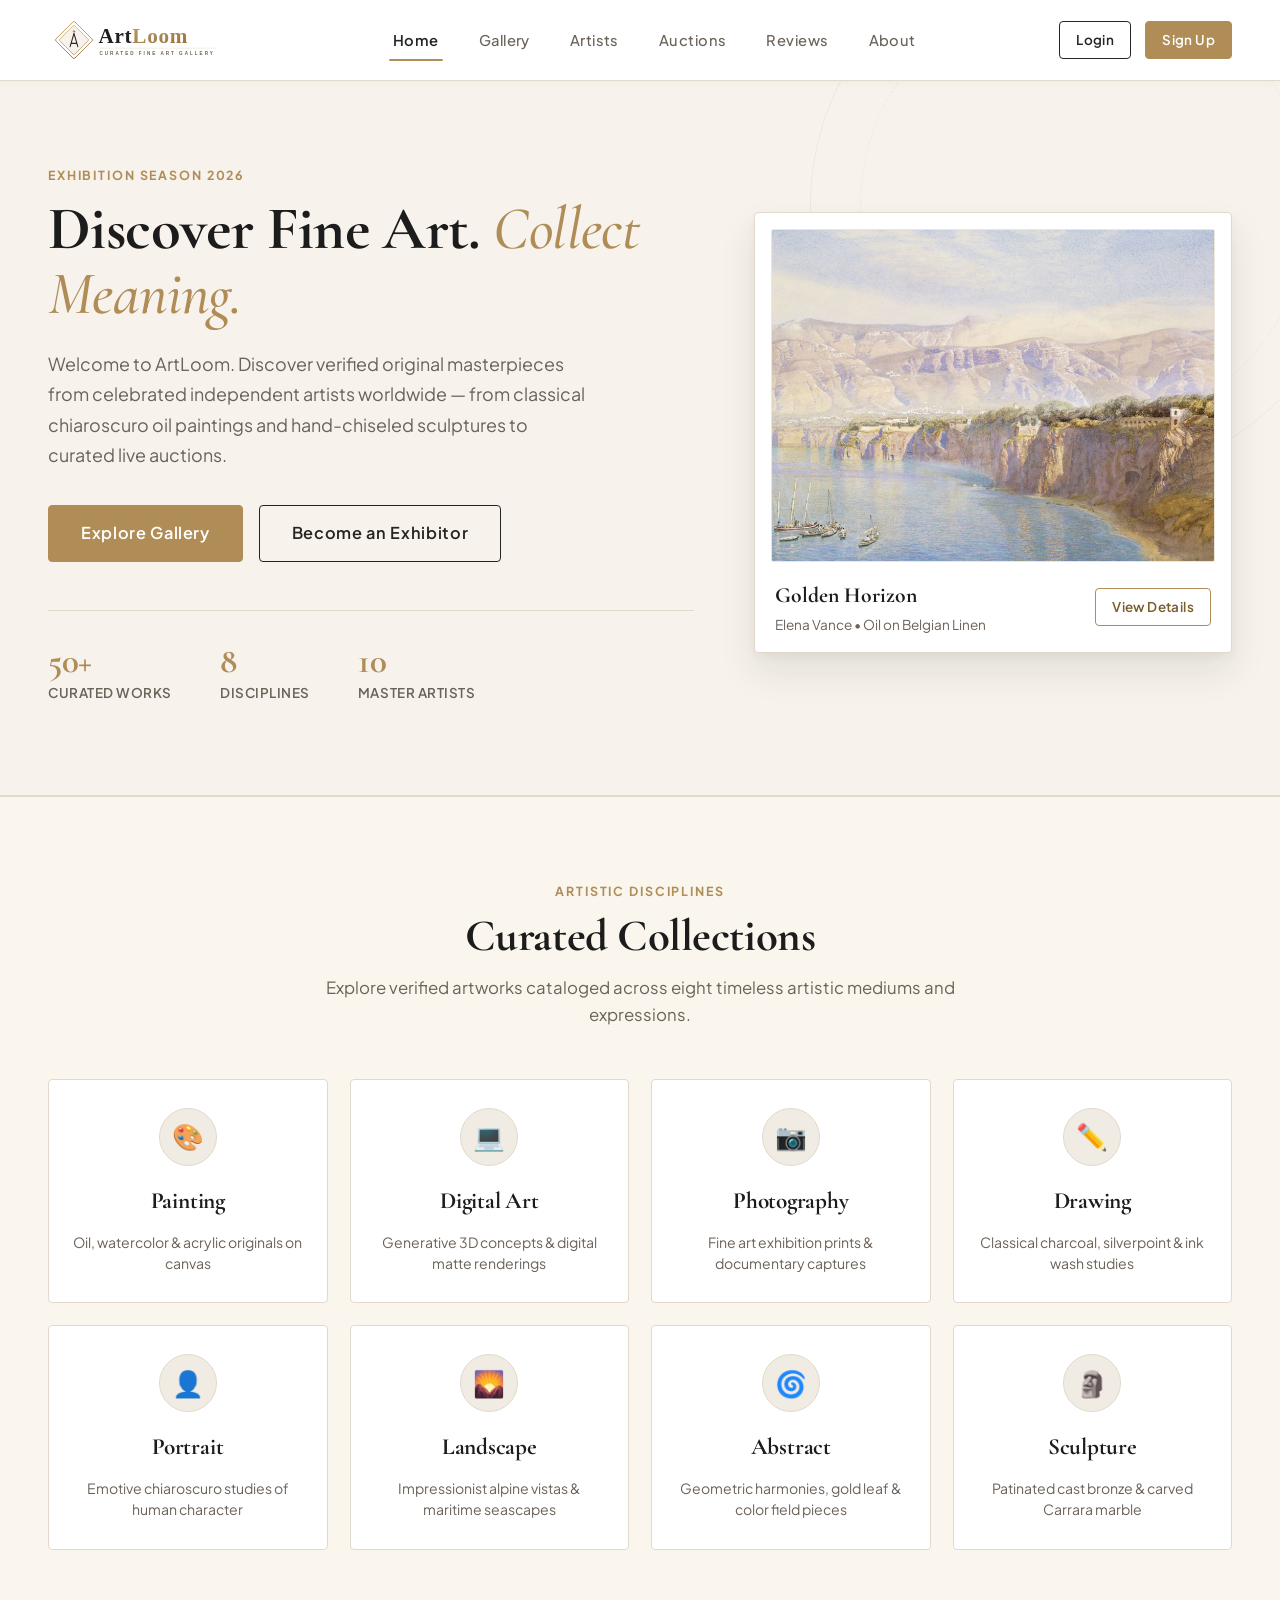
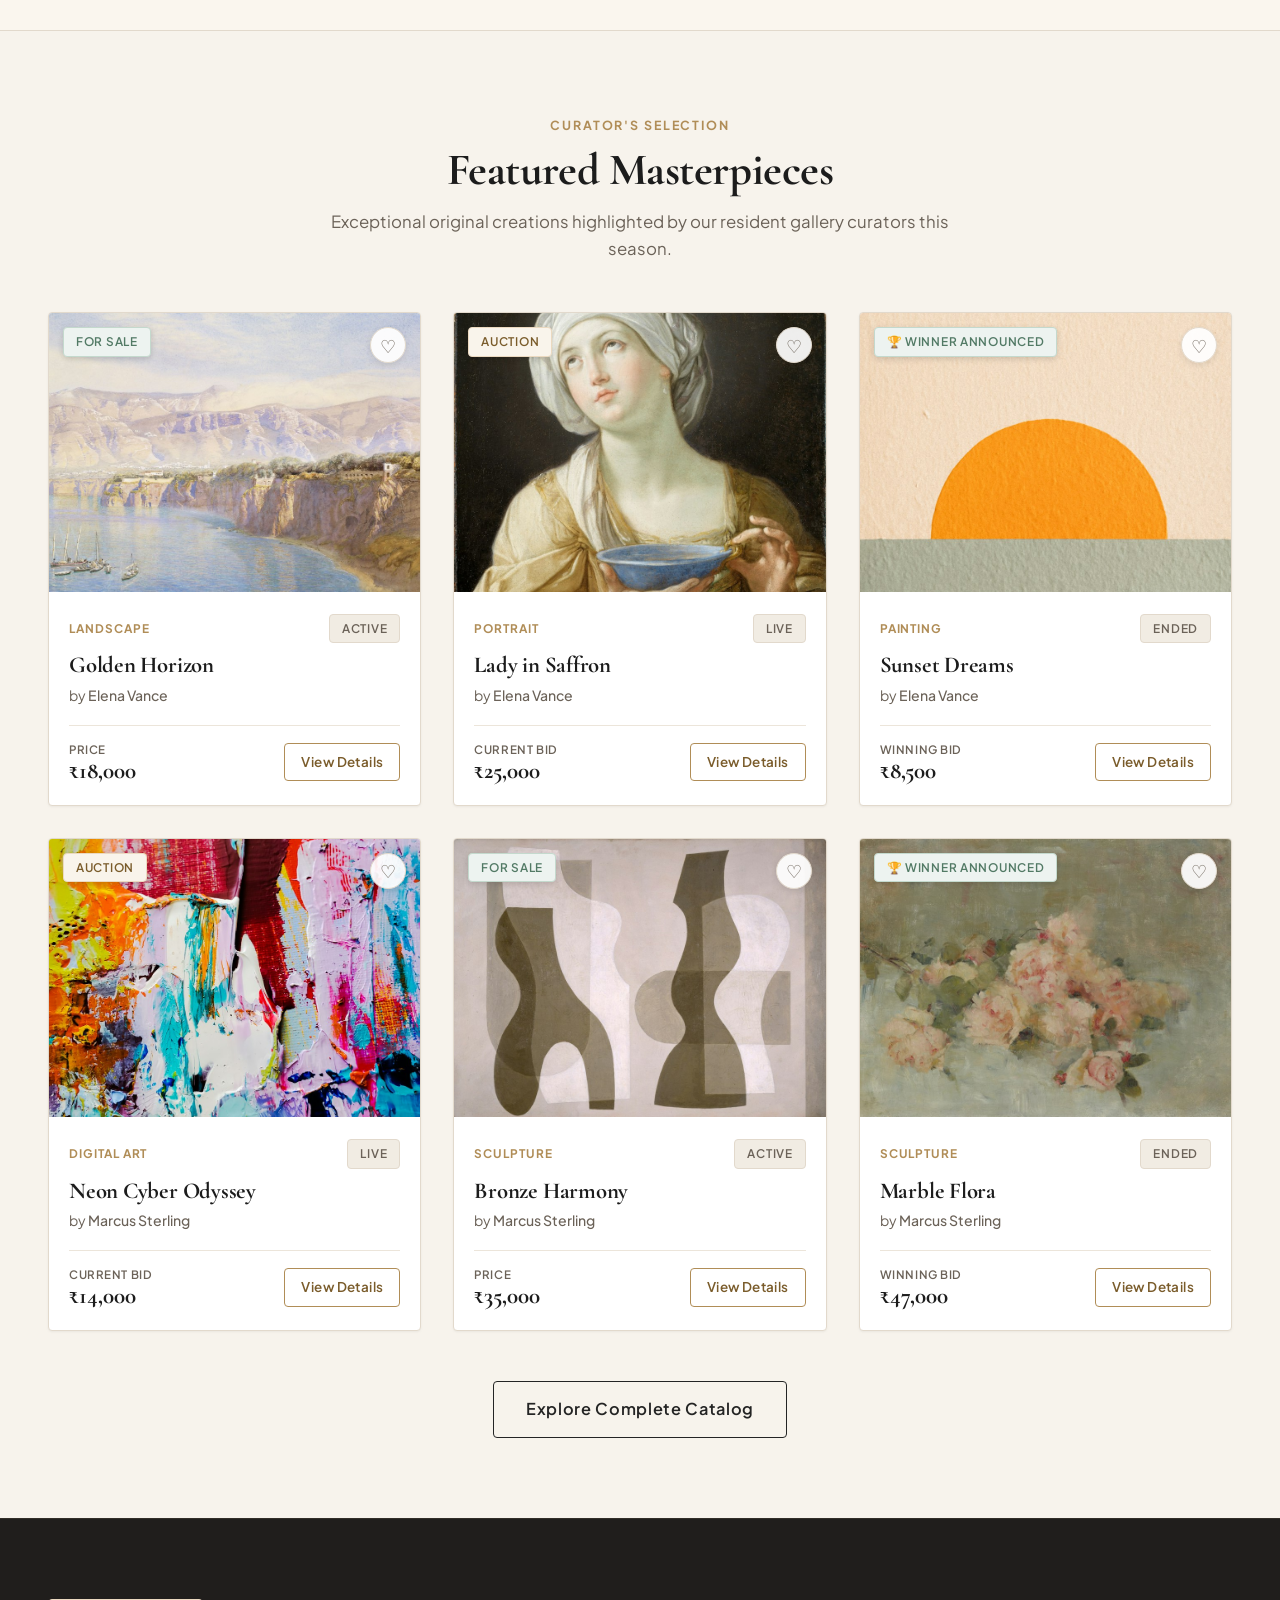
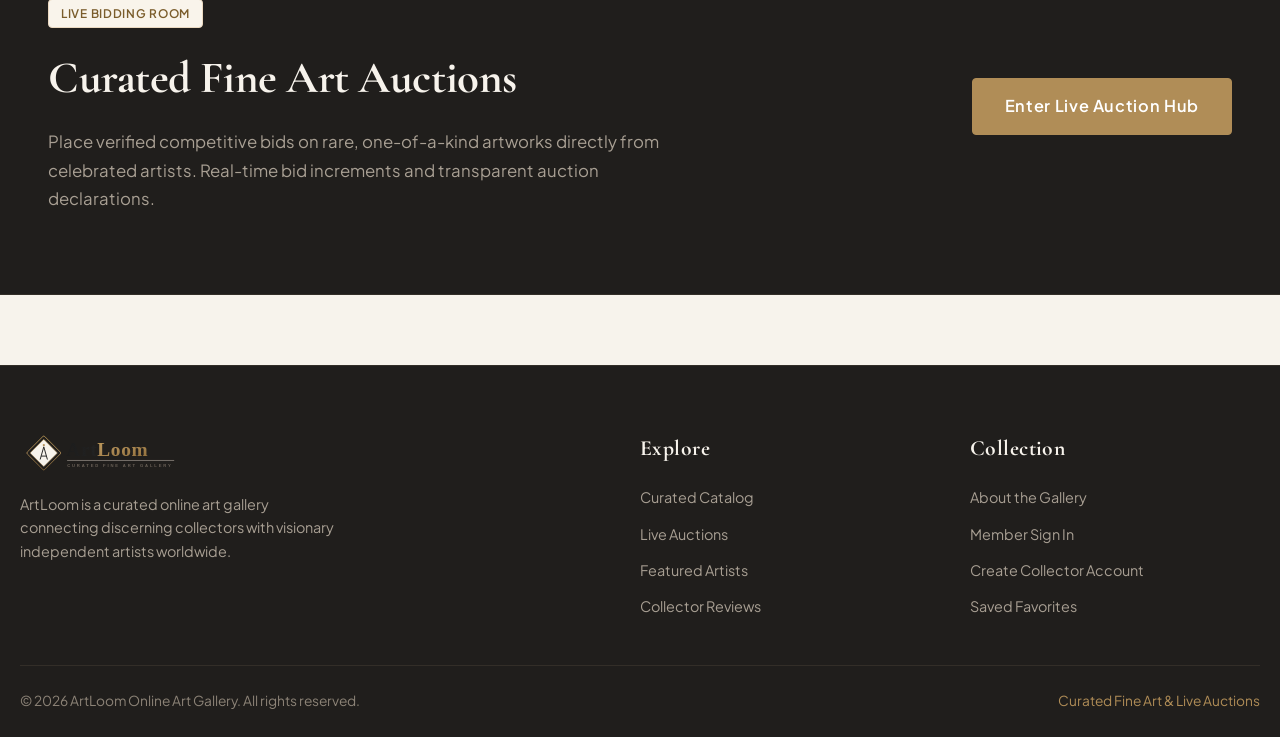
==== commit babcfaa1: "Restore ArtLoom gallery UI with safe demo placeholders for GitHub Pages" ====
--- a/index.html
+++ b/index.html
@@ -3,217 +3,227 @@
 <head>
   <meta charset="UTF-8">
   <meta name="viewport" content="width=device-width, initial-scale=1.0">
-  <title>ZENITH — Fine Art Gallery &amp; Live Auctions</title>
+  <title>ArtLoom — Curated Online Art Gallery | Discover &amp; Collect Fine Art</title>
   <link rel="preconnect" href="https://fonts.googleapis.com">
   <link rel="preconnect" href="https://fonts.gstatic.com" crossorigin>
-  <link href="https://fonts.googleapis.com/css2?family=Cormorant+Garamond:ital,wght@0,500;0,600;0,700;1,500&family=Playfair+Display:ital,wght@0,500;0,600;0,700;1,400;1,600&family=Plus+Jakarta+Sans:wght@300;400;500;600;700&display=swap" rel="stylesheet">
+  <link href="https://fonts.googleapis.com/css2?family=Cormorant+Garamond:ital,wght@0,400;0,500;0,600;0,700;1,400;1,600&family=Plus+Jakarta+Sans:wght@300;400;500;600;700&display=swap" rel="stylesheet">
   <link rel="stylesheet" href="css/style.css">
 </head>
 <body>
 
-  <!-- Master Navigation Header -->
+  <!-- Site Header / Navbar (Flexbox) -->
   <header class="site-header">
     <div class="container navbar">
       <a href="index.html" class="brand-logo">
-        <img src="images/logo.svg" alt="ZENITH Fine Art Gallery">
+        <img src="images/logo.svg" alt="ArtLoom Curated Fine Art Gallery">
       </a>
 
-      <button type="button" class="menu-toggle" id="menuToggle" aria-label="Toggle Navigation">☰</button>
+      <button class="menu-toggle" id="menuToggle" aria-label="Toggle Navigation">☰</button>
 
       <ul class="nav-links" id="navLinks">
         <li><a href="index.html" class="active">Home</a></li>
         <li><a href="artworks.html">Gallery</a></li>
         <li><a href="artist-profile.html">Artists</a></li>
         <li><a href="auction.html">Auctions</a></li>
-        <li><a href="exhibitions.html">Exhibitions</a></li>
         <li><a href="reviews.html">Reviews</a></li>
         <li><a href="about.html">About</a></li>
       </ul>
 
       <div class="nav-actions" id="navActions">
-        <a href="login.html" class="btn btn-sm btn-outline">Sign In</a>
-        <a href="signup.html" class="btn btn-sm btn-accent">Join Gallery</a>
+        <!-- Injected dynamically via auth.js -->
+        <a href="login.html" class="btn btn-sm btn-outline">Login</a>
+        <a href="signup.html" class="btn btn-sm btn-accent">Sign Up</a>
       </div>
     </div>
   </header>
 
   <main class="main-content">
-    <!-- Hero Section -->
+    <!-- Hero Section (Grand Gallery Entrance) -->
     <section class="hero-section">
       <div class="container hero-grid">
         <div class="hero-content">
-          <span class="hero-pill-badge">✦ Curated Fine Art Marketplace</span>
-          <h1>Where Visionary Masters Meet <span>Passionate Collectors</span></h1>
+          <span class="section-subtitle">Exhibition Season 2026</span>
+          <h1>Discover Fine Art. <span>Collect Meaning.</span></h1>
           <p>
-            Explore an exclusive fine art gallery connecting celebrated painters and discerning collectors worldwide. Acquire certified original paintings and bid in real-time live auctions.
+            Welcome to ArtLoom. Discover verified original masterpieces from celebrated independent artists worldwide — from classical chiaroscuro oil paintings and hand-chiseled sculptures to curated live auctions.
           </p>
           <div class="hero-actions">
-            <a href="artworks.html" class="btn btn-lg btn-gold">Browse Collection</a>
-            <a href="auction.html" class="btn btn-lg btn-outline">Live Auctions</a>
+            <a href="artworks.html" class="btn btn-lg btn-accent">Explore Gallery</a>
+            <a href="signup.html" class="btn btn-lg btn-outline">Become an Exhibitor</a>
           </div>
 
           <div class="hero-stats">
             <div class="hero-stat-item">
-              <h4>100%</h4>
-              <p>Authentic Paintings</p>
+              <h4>50+</h4>
+              <p>Curated Works</p>
+            </div>
+            <div class="hero-stat-item">
+              <h4>8</h4>
+              <p>Disciplines</p>
             </div>
             <div class="hero-stat-item">
               <h4>10</h4>
-              <p>Curated Disciplines</p>
-            </div>
-            <div class="hero-stat-item">
-              <h4>Verified</h4>
-              <p>International Artists</p>
+              <p>Master Artists</p>
             </div>
           </div>
         </div>
 
         <div class="hero-image-card">
-          <div class="hero-image-wrap">
-            <img src="assets/images/floral-classical-still-life.jpg" alt="Classical floral still-life oil painting featured at ZENITH Fine Art Gallery">
-            <div class="hero-card-overlay-caption">
-              <div>
-                <span class="caption-tag">Featured Masterwork</span>
-                <strong>Crown of Heritage Blooms</strong>
-                <p>Maya Anderson • Oil on Belgian Linen</p>
-              </div>
-              <a href="artwork-details.html?id=31" class="btn btn-sm btn-outline-gold">Inspect</a>
-            </div>
-          </div>
-        </div>
-      </div>
-    </section>
-
-    <!-- Browse by Category -->
-    <section class="section-padding section-bordered">
+          <div style="overflow: hidden; border-radius: 2px;">
+            <img src="assets/images/landscape-alpine-waters.jpg" alt="Featured Masterpiece: Golden Horizon by Elena Vance">
+          </div>
+          <div class="hero-card-meta">
+            <div>
+              <strong>Golden Horizon</strong>
+              <p>Elena Vance • Oil on Belgian Linen</p>
+            </div>
+            <a href="artwork-details.html?id=1" class="btn btn-sm btn-outline-accent">View Details</a>
+          </div>
+        </div>
+      </div>
+    </section>
+
+    <!-- Categories Section (Museum-Inspired Curation) -->
+    <section class="section-padding" style="background-color: var(--surface-cream); border-top: 1px solid var(--border); border-bottom: 1px solid var(--border);">
       <div class="container">
-        <div class="section-header-split">
-          <div>
-            <span class="section-subtitle">Diverse Mediums</span>
-            <h2 class="section-title">Browse by Category</h2>
-          </div>
-          <a href="artworks.html" class="btn btn-sm btn-outline-gold">View Full Collection</a>
-        </div>
-
-        <div class="category-grid" id="homeCategoriesGrid">
-          <!-- Populated dynamically via artworks.js -->
-        </div>
-      </div>
-    </section>
-
-    <!-- Featured Artworks -->
-    <section class="section-padding section-bordered">
+        <div class="section-header">
+          <span class="section-subtitle">Artistic Disciplines</span>
+          <h2 class="section-title">Curated Collections</h2>
+          <p class="section-desc">Explore verified artworks cataloged across eight timeless artistic mediums and expressions.</p>
+        </div>
+
+        <div class="category-grid">
+          <a href="artworks.html?category=Painting" class="category-card">
+            <div class="category-icon-box">🎨</div>
+            <h3>Painting</h3>
+            <p>Oil, watercolor &amp; acrylic originals on canvas</p>
+          </a>
+
+          <a href="artworks.html?category=Digital Art" class="category-card">
+            <div class="category-icon-box">💻</div>
+            <h3>Digital Art</h3>
+            <p>Generative 3D concepts &amp; digital matte renderings</p>
+          </a>
+
+          <a href="artworks.html?category=Photography" class="category-card">
+            <div class="category-icon-box">📷</div>
+            <h3>Photography</h3>
+            <p>Fine art exhibition prints &amp; documentary captures</p>
+          </a>
+
+          <a href="artworks.html?category=Drawing" class="category-card">
+            <div class="category-icon-box">✏️</div>
+            <h3>Drawing</h3>
+            <p>Classical charcoal, silverpoint &amp; ink wash studies</p>
+          </a>
+
+          <a href="artworks.html?category=Portrait" class="category-card">
+            <div class="category-icon-box">👤</div>
+            <h3>Portrait</h3>
+            <p>Emotive chiaroscuro studies of human character</p>
+          </a>
+
+          <a href="artworks.html?category=Landscape" class="category-card">
+            <div class="category-icon-box">🌄</div>
+            <h3>Landscape</h3>
+            <p>Impressionist alpine vistas &amp; maritime seascapes</p>
+          </a>
+
+          <a href="artworks.html?category=Abstract" class="category-card">
+            <div class="category-icon-box">🌀</div>
+            <h3>Abstract</h3>
+            <p>Geometric harmonies, gold leaf &amp; color field pieces</p>
+          </a>
+
+          <a href="artworks.html?category=Sculpture" class="category-card">
+            <div class="category-icon-box">🗿</div>
+            <h3>Sculpture</h3>
+            <p>Patinated cast bronze &amp; carved Carrara marble</p>
+          </a>
+        </div>
+      </div>
+    </section>
+
+    <!-- Featured Artworks Section (Gallery Catalog) -->
+    <section class="section-padding">
       <div class="container">
-        <div class="section-header-split">
-          <div>
-            <span class="section-subtitle">Curator's Choice</span>
-            <h2 class="section-title">Featured Artworks</h2>
-          </div>
-          <a href="artworks.html" class="btn btn-sm btn-outline-gold">Explore Full Catalog</a>
+        <div class="section-header">
+          <span class="section-subtitle">Curator's Selection</span>
+          <h2 class="section-title">Featured Masterpieces</h2>
+          <p class="section-desc">Exceptional original creations highlighted by our resident gallery curators this season.</p>
         </div>
 
         <div class="artwork-grid" id="featuredArtworksGrid">
           <!-- Populated dynamically via artworks.js -->
         </div>
-      </div>
-    </section>
-
-    <!-- Live Auction Banner -->
-    <section class="auction-banner-section">
+
+        <div style="text-align: center; margin-top: 50px;">
+          <a href="artworks.html" class="btn btn-lg btn-outline">Explore Complete Catalog</a>
+        </div>
+      </div>
+    </section>
+
+    <!-- Live Auction Preview Section (Classic Evening Auction Salon) -->
+    <section class="section-padding" style="background-color: #201E1C; color: #F7F3EC; border-top: 1px solid #332E28; border-bottom: 1px solid #332E28;">
       <div class="container">
-        <div class="auction-banner-card">
-          <div style="max-width: 660px;">
-            <span class="badge badge-live-red" style="margin-bottom: 14px;">● LIVE BIDDING EVENT</span>
-            <h2 style="font-size: clamp(1.8rem, 3vw, 2.4rem); color: #ffffff; margin-bottom: 10px;">
-              High-Stakes Contemporary Art Auction
-            </h2>
-            <p style="color: var(--text-muted); font-size: 1rem; line-height: 1.7;">
-              Participate in live competitive bidding with transparent bid logs, real-time countdown timers, and verified artwork provenance.
+        <div style="display: flex; justify-content: space-between; align-items: center; flex-wrap: wrap; gap: 32px;">
+          <div style="max-width: 620px;">
+            <span class="badge badge-auction" style="margin-bottom: 14px;">Live Bidding Room</span>
+            <h2 style="font-size: 2.8rem; font-weight: 700; margin-bottom: 12px; color: #F7F3EC;">Curated Fine Art Auctions</h2>
+            <p style="color: #A89F93; font-size: 1.05rem; line-height: 1.7;">
+              Place verified competitive bids on rare, one-of-a-kind artworks directly from celebrated artists. Real-time bid increments and transparent auction declarations.
             </p>
           </div>
           <div>
-            <a href="auction.html" class="btn btn-lg btn-gold">Enter Auction Room</a>
-          </div>
-        </div>
-      </div>
-    </section>
-
-    <!-- Curated Exhibitions -->
-    <section class="section-padding">
-      <div class="container">
-        <div class="section-header-split">
-          <div>
-            <span class="section-subtitle">Curated Showcases</span>
-            <h2 class="section-title">Current &amp; Upcoming Exhibitions</h2>
-          </div>
-          <a href="exhibitions.html" class="btn btn-sm btn-outline-gold">Exhibition Hall</a>
-        </div>
-
-        <div class="exhibition-grid" id="homeExhibitionsGrid">
-          <!-- Populated dynamically via exhibitions.js -->
+            <a href="auction.html" class="btn btn-lg btn-accent">Enter Live Auction Hub</a>
+          </div>
         </div>
       </div>
     </section>
   </main>
 
-  <!-- Professional Footer -->
+  <!-- Site Footer (Classic Deep Charcoal & Gold) -->
   <footer class="site-footer">
     <div class="container footer-top">
-      <div class="footer-grid">
+      <div class="footer-grid" style="grid-template-columns: 2fr 1fr 1fr;">
         <div class="footer-col">
-          <img src="images/logo.svg" alt="ZENITH Fine Art Gallery" style="height: 44px; margin-bottom: 16px;">
-          <p style="font-size: 0.9rem; line-height: 1.7; max-width: 320px;">
-            ZENITH Fine Art Gallery &amp; Auction House connects visionary painters and distinguished collectors across curated exhibitions and live auctions.
+          <img src="images/logo.svg" alt="ArtLoom" style="height: 44px; margin-bottom: 18px;">
+          <p style="color: #A89F93; font-size: 0.90rem; max-width: 320px; line-height: 1.65; margin-bottom: 0;">
+            ArtLoom is a curated online art gallery connecting discerning collectors with visionary independent artists worldwide.
           </p>
         </div>
 
         <div class="footer-col">
-          <h4>Navigation</h4>
+          <h4>Explore</h4>
           <ul class="footer-links">
-            <li><a href="index.html">Home</a></li>
-            <li><a href="artworks.html">Artwork Catalog</a></li>
+            <li><a href="artworks.html">Curated Catalog</a></li>
             <li><a href="auction.html">Live Auctions</a></li>
-            <li><a href="exhibitions.html">Virtual Exhibitions</a></li>
-            <li><a href="about.html">About ZENITH</a></li>
+            <li><a href="artist-profile.html">Featured Artists</a></li>
+            <li><a href="reviews.html">Collector Reviews</a></li>
           </ul>
         </div>
 
         <div class="footer-col">
-          <h4>Gallery Portals</h4>
+          <h4>Collection</h4>
           <ul class="footer-links">
-            <li><a href="artist-profile.html">Exhibiting Artists</a></li>
-            <li><a href="reviews.html">Collector Critiques</a></li>
+            <li><a href="about.html">About the Gallery</a></li>
+            <li><a href="login.html">Member Sign In</a></li>
+            <li><a href="signup.html">Create Collector Account</a></li>
             <li><a href="favorites.html">Saved Favorites</a></li>
-            <li><a href="purchases.html">Order History</a></li>
-            <li><a href="login.html">Member Sign In</a></li>
           </ul>
         </div>
-
-        <div class="footer-col">
-          <h4>Fine Art Digest</h4>
-          <p style="font-size: 0.86rem; line-height: 1.6;">
-            Receive private invitations to seasonal exhibitions and upcoming evening auctions.
-          </p>
-          <form class="newsletter-form" onsubmit="event.preventDefault(); showToast('Subscribed to ZENITH Fine Art Digest.', 'success'); this.reset();">
-            <input type="email" placeholder="collector@domain.com" required aria-label="Email address">
-            <button type="submit" class="btn btn-sm btn-gold">Subscribe</button>
-          </form>
-        </div>
       </div>
     </div>
 
     <div class="container footer-bottom">
-      <div>&copy; 2026 ZENITH Fine Art Gallery. All rights reserved.</div>
-      <div style="color: var(--gold-primary);">Curated Fine Art &amp; Live Auctions</div>
+      <div>&copy; 2026 ArtLoom Online Art Gallery. All rights reserved.</div>
+      <div style="color: var(--accent);">Curated Fine Art &amp; Live Auctions</div>
     </div>
   </footer>
 
   <!-- Scripts -->
-  <script src="js/config.local.js"></script>
   <script src="js/storage.js"></script>
   <script src="js/auth.js"></script>
-  <script src="js/cart.js"></script>
   <script src="js/artworks.js"></script>
-  <script src="js/exhibitions.js"></script>
 </body>
 </html>
--- a/css/style.css
+++ b/css/style.css
@@ -1,96 +1,88 @@
 /**
- * style.css - ZENITH Fine Art Gallery & Auction House Stylesheet
- * Visual Identity: Obsidian Black, Dark Glass & Champagne Gold
- * Pure CSS3 (CSS Grid & Flexbox) with zero external CSS frameworks
+ * style.css - Premium Art Gallery Stylesheet for ArtLoom
+ * SDC Project Review-1
+ * Visual Identity: Ivory + Charcoal + Antique Gold + Warm Beige + Subtle Green
+ * Strictly pure CSS3 (CSS Grid & Flexbox) with zero external frameworks
  */
 
-@import url('https://fonts.googleapis.com/css2?family=Cormorant+Garamond:ital,wght@0,500;0,600;0,700;1,500&family=Playfair+Display:ital,wght@0,500;0,600;0,700;1,400;1,600&family=Plus+Jakarta+Sans:wght@300;400;500;600;700&display=swap');
-
-/* ==========================================================================
-   1. CSS Variables & Design Tokens (Obsidian & Champagne Gold Palette)
+@import url('https://fonts.googleapis.com/css2?family=Cormorant+Garamond:ital,wght@0,400;0,500;0,600;0,700;1,400;1,600&family=Plus+Jakarta+Sans:wght@300;400;500;600;700&display=swap');
+
+/* ==========================================================================
+   1. CSS Variables & Design Tokens (Classic Art Gallery Palette)
    ========================================================================== */
 :root {
-  --font-serif: 'Playfair Display', 'Cormorant Garamond', Georgia, serif;
+  /* Typography Tokens */
+  --font-serif: 'Cormorant Garamond', 'Playfair Display', Georgia, serif;
   --font-sans: 'Plus Jakarta Sans', -apple-system, BlinkMacSystemFont, "Segoe UI", Roboto, sans-serif;
 
-  /* Core Dark Gallery Surfaces */
-  --bg-main: #0c0e12;
-  --bg: #0c0e12;
-  --bg-black: #08090c;
-  --bg-cream: #12151c;
-  --surface: #131720;
-  --surface-card: rgba(22, 26, 34, 0.88);
-  --surface-card-hover: rgba(30, 35, 46, 0.96);
-  --surface-alt: #161b24;
-  --surface-cream: #141821;
-  --surface-dark: #08090c;
-  --bg-input: #10131a;
-
-  /* Champagne Gold Accent Palette */
-  --gold-primary: #d4af37;
-  --gold-light: #f3cf65;
-  --gold-dark: #aa851c;
-  --gold-gradient: linear-gradient(135deg, #f5d77f 0%, #d4af37 50%, #9e791b 100%);
-
-  --accent: #d4af37;
-  --accent-hover: #e5c158;
-  --accent-dark: #f3cf65;
-  --accent-light: rgba(212, 175, 55, 0.14);
-  --accent-border: rgba(212, 175, 55, 0.38);
-
-  /* Typography Colors */
-  --text-main: #e5e7eb;
-  --text-heading: #f8f9fa;
-  --text-muted: #9ba3af;
-  --text-light: #6b7280;
-  --text-inverse: #0c0e12;
-
-  --primary: #d4af37;
-  --primary-light: #f3cf65;
-  --charcoal: #161b24;
-  --charcoal-deep: #08090c;
-  --charcoal-light: #222834;
-
-  /* Borders */
-  --border: rgba(255, 255, 255, 0.09);
-  --border-color: rgba(255, 255, 255, 0.09);
-  --border-subtle: rgba(255, 255, 255, 0.06);
-  --border-gold: rgba(212, 175, 55, 0.35);
-  --border-focus: #d4af37;
-
-  /* Semantic Status Colors (Dark Gallery Balanced) */
-  --success: #34d399;
-  --success-bg: rgba(16, 185, 129, 0.13);
-  --success-border: rgba(52, 211, 153, 0.32);
-
-  --danger: #f87171;
-  --danger-bg: rgba(239, 68, 68, 0.14);
-  --danger-border: rgba(248, 113, 113, 0.35);
-
-  --warning: #fbbf24;
-  --warning-bg: rgba(212, 175, 55, 0.15);
-  --warning-border: rgba(212, 175, 55, 0.35);
-
-  --info: #60a5fa;
-  --info-bg: rgba(59, 130, 246, 0.14);
-  --info-border: rgba(96, 165, 250, 0.32);
-
-  /* Elevation & Glow */
-  --shadow-sm: 0 4px 14px rgba(0, 0, 0, 0.35);
-  --shadow-md: 0 10px 28px rgba(0, 0, 0, 0.5);
-  --shadow-lg: 0 18px 40px -10px rgba(0, 0, 0, 0.7);
-  --shadow-xl: 0 22px 48px -12px rgba(0, 0, 0, 0.82), 0 0 24px rgba(212, 175, 55, 0.10);
-
-  /* Radii */
-  --radius-sm: 8px;
-  --radius-md: 14px;
-  --radius-lg: 20px;
+  /* 1. Ivory / Warm Cream (Main page backgrounds & delicate surfaces) */
+  --bg: #F7F3EC;
+  --bg-cream: #FAF7F2;
+  --surface: #FFFFFF;
+  --surface-alt: #F1ECE3;
+  --surface-cream: #FAF6EE;
+  
+  /* 2. Deep Charcoal (Headings, primary text, prominent dark elements) */
+  --text-main: #242424;
+  --text-heading: #1C1C1C;
+  --text-muted: #6B6258;
+  --text-light: #948B80;
+  --text-inverse: #F7F3EC;
+  
+  --charcoal: #242424;
+  --charcoal-deep: #1A1A1A;
+  --charcoal-light: #33302D;
+  --primary: #242424;
+  --primary-light: #33302D;
+
+  /* 3. Antique Gold (Main accent color, buttons, active nav, highlights, borders) */
+  --accent: #B08D57;
+  --accent-hover: #967440;
+  --accent-dark: #7A5C2B;
+  --accent-light: #F6EFE5;
+  --accent-border: #DBC5A6;
+  
+  /* 4. Warm Beige (Secondary backgrounds, cards, subtle sections, borders) */
+  --warm-beige: #E8DED0;
+  --border: #E2D9CC;
+  --border-subtle: #ECE5DA;
+  --border-focus: #B08D57;
+
+  /* 5. Subtle Muted Green (Success states, FOR SALE status, positive indicators) */
+  --success: #527A65;
+  --success-bg: #EDF3F0;
+  --success-border: #C4D9CD;
+  --muted-green: #527A65;
+
+  /* Muted Danger / Warning (Restrained Classic Gallery Tones, Not Neon) */
+  --danger: #9B3D3D;
+  --danger-bg: #F9EFEF;
+  --danger-border: #E5C3C3;
+  
+  --warning: #B08D57;
+  --warning-bg: #F9F4EB;
+  --warning-border: #EBD9C0;
+  
+  --info: #4A6375;
+  --info-bg: #EEF2F5;
+  --info-border: #C8D4DC;
+
+  /* Elevation Shadows (Ultra subtle, soft, gallery exhibition diffused) */
+  --shadow-sm: 0 1px 3px rgba(36, 36, 36, 0.04), 0 1px 2px rgba(36, 36, 36, 0.02);
+  --shadow-md: 0 4px 12px rgba(36, 36, 36, 0.06), 0 1px 4px rgba(36, 36, 36, 0.03);
+  --shadow-lg: 0 10px 24px rgba(36, 36, 36, 0.08), 0 2px 6px rgba(36, 36, 36, 0.03);
+  --shadow-xl: 0 18px 36px rgba(36, 36, 36, 0.10), 0 4px 10px rgba(36, 36, 36, 0.04);
+
+  /* Subtle Radii (Restrained, elegant, non-childish) */
+  --radius-sm: 4px;
+  --radius-md: 6px;
+  --radius-lg: 8px;
   --radius-full: 9999px;
 
   /* Transitions */
   --transition-fast: 0.2s cubic-bezier(0.16, 1, 0.3, 1);
-  --transition-normal: 0.32s cubic-bezier(0.16, 1, 0.3, 1);
-  --transition-smooth: 0.55s cubic-bezier(0.16, 1, 0.3, 1);
+  --transition-normal: 0.3s cubic-bezier(0.16, 1, 0.3, 1);
+  --transition-smooth: 0.5s cubic-bezier(0.25, 1, 0.5, 1);
 }
 
 /* ==========================================================================
@@ -105,41 +97,39 @@
 html {
   font-size: 16px;
   scroll-behavior: smooth;
-  background-color: var(--bg-main);
-  color-scheme: dark;
+  background-color: var(--bg);
 }
 
 body {
-  font-family: var(--font-sans);
-  background-color: var(--bg-main);
+  font-family: 'Plus Jakarta Sans', -apple-system, BlinkMacSystemFont, "Segoe UI", Roboto, "Helvetica Neue", Arial, sans-serif;
+  background-color: var(--bg);
   color: var(--text-main);
   line-height: 1.65;
   min-height: 100vh;
   display: flex;
   flex-direction: column;
-  overflow-x: hidden;
   -webkit-font-smoothing: antialiased;
   -moz-osx-font-smoothing: grayscale;
 }
 
+/* Serif Headings for Sophisticated Art Gallery Aesthetic */
 h1, h2, h3, h4, h5, h6,
-.font-serif,
 .section-title,
 .hero-content h1,
 .artwork-title,
 .dashboard-greeting h1,
 .details-info h1,
 .auth-header h2 {
-  font-family: var(--font-serif);
+  font-family: 'Cormorant Garamond', 'Playfair Display', Georgia, 'Times New Roman', serif;
   color: var(--text-heading);
-  letter-spacing: -0.015em;
+  letter-spacing: -0.01em;
   font-weight: 700;
 }
 
 a {
   color: inherit;
   text-decoration: none;
-  transition: color var(--transition-fast), opacity var(--transition-fast), transform var(--transition-fast);
+  transition: all var(--transition-fast);
 }
 
 img {
@@ -149,85 +139,51 @@
 }
 
 button, input, select, textarea {
-  font-family: var(--font-sans);
+  font-family: 'Plus Jakarta Sans', -apple-system, BlinkMacSystemFont, sans-serif;
   font-size: 0.95rem;
 }
 
-code {
-  color: var(--gold-light);
-  background: rgba(212, 175, 55, 0.1);
-  padding: 2px 6px;
-  border-radius: 4px;
-  font-size: 0.85em;
-}
-
+/* Container */
 .container {
   width: 100%;
-  max-width: 1280px;
+  max-width: 1240px;
   margin: 0 auto;
-  padding: 0 24px;
+  padding: 0 28px;
 }
 
 .main-content {
   flex: 1 0 auto;
-  padding-bottom: 72px;
-}
-
-/* Text & Surface Utilities */
-.text-gold {
-  color: var(--gold-primary) !important;
-}
-
-.text-gold-gradient {
-  background: var(--gold-gradient);
-  -webkit-background-clip: text;
-  background-clip: text;
-  -webkit-text-fill-color: transparent;
-}
-
-.text-muted {
-  color: var(--text-muted) !important;
-}
-
-.bg-dark-glass {
-  background: var(--surface-card);
-  backdrop-filter: blur(16px);
-  -webkit-backdrop-filter: blur(16px);
-  border: 1px solid var(--border);
-}
-
-/* ==========================================================================
-   3. Header & Navigation (Obsidian Glass & Champagne Gold)
+  padding-bottom: 70px;
+}
+
+/* ==========================================================================
+   3. Header & Navigation (Ivory & Antique Gold Gallery Header)
    ========================================================================== */
 .site-header {
-  background: rgba(12, 14, 18, 0.92);
-  backdrop-filter: blur(16px);
-  -webkit-backdrop-filter: blur(16px);
+  background-color: #FFFFFF;
   border-bottom: 1px solid var(--border);
   position: sticky;
   top: 0;
   z-index: 1000;
-  box-shadow: 0 6px 24px rgba(0, 0, 0, 0.45);
+  box-shadow: 0 2px 10px rgba(36, 36, 36, 0.03);
+  transition: background-color var(--transition-fast);
 }
 
 .navbar {
   display: flex;
   justify-content: space-between;
   align-items: center;
-  min-height: 74px;
+  height: 80px;
+}
+
+.brand-logo {
+  display: flex;
+  align-items: center;
   gap: 12px;
-  position: relative;
-}
-
-.brand-logo {
-  display: inline-flex;
-  align-items: center;
-  gap: 8px;
-  flex-shrink: 0;
 }
 
 .brand-logo img {
-  height: 40px;
+  height: 48px;
   width: auto;
   transition: transform var(--transition-fast);
 }
@@ -239,24 +195,28 @@
 .nav-links {
   display: flex;
   align-items: center;
-  gap: clamp(12px, 1.3vw, 20px);
+  gap: 32px;
   list-style: none;
-  margin: 0;
 }
 
 .nav-links a {
+  font-family: 'Plus Jakarta Sans', sans-serif;
   font-weight: 500;
-  color: #c5cbd5;
-  font-size: 0.88rem;
-  letter-spacing: 0.015em;
-  padding: 8px 2px;
+  color: var(--text-muted);
+  font-size: 0.92rem;
+  letter-spacing: 0.03em;
+  padding: 10px 4px;
   position: relative;
-  white-space: nowrap;
-}
-
-.nav-links a:hover,
+  transition: color var(--transition-fast);
+}
+
+.nav-links a:hover {
+  color: var(--accent);
+}
+
 .nav-links a.active {
-  color: var(--gold-primary);
+  color: var(--charcoal);
+  font-weight: 600;
 }
 
 .nav-links a.active::after {
@@ -266,551 +226,472 @@
   left: 0;
   right: 0;
   height: 2px;
-  background: var(--gold-gradient);
-  border-radius: 2px;
+  background-color: var(--accent);
+  border-radius: 1px;
 }
 
 .nav-actions {
   display: flex;
   align-items: center;
+  gap: 14px;
+}
+
+.user-badge-pill {
+  display: flex;
+  align-items: center;
   gap: 10px;
-  flex-shrink: 0;
-}
-
-.cart-trigger-btn {
-  position: relative;
-  display: inline-flex;
-  align-items: center;
-  justify-content: center;
-  gap: 6px;
-  padding: 8px 14px;
-  border-radius: var(--radius-full);
-  border: 1px solid var(--border-gold);
-  background: rgba(212, 175, 55, 0.08);
-  color: var(--gold-primary);
-  cursor: pointer;
-  font-weight: 600;
-  font-size: 0.86rem;
-  transition: all var(--transition-fast);
-}
-
-.cart-trigger-btn:hover {
-  background: var(--gold-primary);
-  color: #0c0e12;
-  transform: translateY(-1px);
-}
-
-.cart-count-badge {
-  display: inline-flex;
-  align-items: center;
-  justify-content: center;
-  min-width: 20px;
-  height: 20px;
-  padding: 0 5px;
-  border-radius: var(--radius-full);
-  background: #ef4444;
-  color: #ffffff;
-  font-size: 0.72rem;
-  font-weight: 700;
-}
-
-.cart-count-badge.is-empty {
-  display: none;
-}
-
-.user-badge-pill {
-  display: flex;
-  align-items: center;
-  gap: 8px;
-  padding: 4px 12px 4px 5px;
+  padding: 5px 14px 5px 6px;
   background-color: var(--surface-alt);
   border-radius: var(--radius-full);
   border: 1px solid var(--border);
-  font-size: 0.84rem;
+  font-size: 0.86rem;
   font-weight: 600;
-  color: var(--text-heading);
+  color: var(--text-main);
 }
 
 .user-avatar-sm {
-  width: 30px;
-  height: 30px;
+  width: 32px;
+  height: 32px;
   border-radius: 50%;
   object-fit: cover;
-  border: 1px solid var(--gold-primary);
-  background: var(--bg-black);
+  border: 1px solid var(--accent);
 }
 
 .role-tag {
-  font-size: 0.68rem;
+  font-size: 0.70rem;
   text-transform: uppercase;
   letter-spacing: 0.08em;
   padding: 2px 8px;
-  border-radius: var(--radius-full);
-  font-weight: 700;
-}
-
-.role-tag.role-admin, .role-tag.role-Admin {
-  background: rgba(248, 113, 113, 0.16);
-  color: #fca5a5;
-  border: 1px solid rgba(248, 113, 113, 0.38);
-}
-
-.role-tag.role-artist, .role-tag.role-Artist {
-  background: var(--accent-light);
-  color: var(--gold-light);
-  border: 1px solid var(--border-gold);
-}
-
-.role-tag.role-user, .role-tag.role-User {
-  background: var(--success-bg);
+  border-radius: var(--radius-sm);
+  font-weight: 700;
+}
+.role-tag.role-admin, .role-tag.role-Admin { 
+  background-color: #242424; 
+  color: #F7F3EC; 
+  border: 1px solid var(--accent);
+}
+.role-tag.role-artist, .role-tag.role-Artist { 
+  background-color: var(--accent-light); 
+  color: var(--accent-dark); 
+  border: 1px solid var(--accent-border);
+}
+.role-tag.role-user, .role-tag.role-User { 
+  background-color: var(--success-bg); 
+  color: var(--success); 
+  border: 1px solid var(--success-border);
+}
+
+/* Mobile nav toggle */
+.menu-toggle {
+  display: none;
+  background: none;
+  border: 1px solid var(--border);
+  border-radius: var(--radius-sm);
+  padding: 6px 12px;
+  font-size: 1.3rem;
+  cursor: pointer;
+  color: var(--text-main);
+}
+
+/* ==========================================================================
+   4. Buttons & Badges (Classic Antique Gold & Charcoal Styling)
+   ========================================================================== */
+.btn {
+  display: inline-flex;
+  align-items: center;
+  justify-content: center;
+  gap: 8px;
+  padding: 11px 24px;
+  font-size: 0.92rem;
+  font-weight: 600;
+  letter-spacing: 0.03em;
+  border-radius: var(--radius-sm);
+  border: 1px solid transparent;
+  cursor: pointer;
+  transition: all var(--transition-normal);
+  text-align: center;
+  white-space: nowrap;
+}
+
+/* Primary Button: Antique Gold */
+.btn-primary {
+  background-color: var(--accent);
+  color: #FFFFFF;
+  border-color: var(--accent);
+}
+.btn-primary:hover {
+  background-color: var(--accent-hover);
+  border-color: var(--accent-hover);
+  transform: translateY(-1px);
+  box-shadow: var(--shadow-md);
+}
+
+/* Accent Button: Antique Gold (Synonymous with Primary) */
+.btn-accent {
+  background-color: var(--accent);
+  color: #FFFFFF;
+  border-color: var(--accent);
+}
+.btn-accent:hover {
+  background-color: var(--accent-hover);
+  border-color: var(--accent-hover);
+  transform: translateY(-1px);
+  box-shadow: var(--shadow-md);
+}
+
+/* Secondary / Outline Button: Charcoal Border */
+.btn-outline {
+  background-color: transparent;
+  border-color: var(--text-main);
+  color: var(--text-main);
+}
+.btn-outline:hover {
+  background-color: var(--text-main);
+  color: #FFFFFF;
+  border-color: var(--text-main);
+  transform: translateY(-1px);
+}
+
+/* Outline Accent Button: Antique Gold Border */
+.btn-outline-accent {
+  background-color: transparent;
+  border-color: var(--accent);
+  color: var(--accent-dark);
+}
+.btn-outline-accent:hover {
+  background-color: var(--accent);
+  color: #FFFFFF;
+  border-color: var(--accent);
+  transform: translateY(-1px);
+  box-shadow: var(--shadow-sm);
+}
+
+/* Danger Button: Muted Burgundy */
+.btn-danger {
+  background-color: var(--danger);
+  color: #FFFFFF;
+  border-color: var(--danger);
+}
+.btn-danger:hover {
+  background-color: #822F2F;
+  border-color: #822F2F;
+}
+
+.btn-sm {
+  padding: 7px 16px;
+  font-size: 0.84rem;
+  border-radius: var(--radius-sm);
+}
+
+.btn-lg {
+  padding: 14px 32px;
+  font-size: 1.02rem;
+  letter-spacing: 0.04em;
+}
+
+.btn-block {
+  width: 100%;
+}
+
+/* Badges (Classic Exhibition Catalog Badges) */
+.badge {
+  display: inline-flex;
+  align-items: center;
+  gap: 5px;
+  padding: 4px 12px;
+  border-radius: var(--radius-sm);
+  font-size: 0.74rem;
+  font-weight: 600;
+  letter-spacing: 0.06em;
+  text-transform: uppercase;
+}
+
+/* FOR SALE: Muted Green */
+.badge-sale {
+  background-color: var(--success-bg);
   color: var(--success);
   border: 1px solid var(--success-border);
 }
 
-.menu-toggle {
-  display: none;
-  background: var(--surface-alt);
-  border: 1px solid var(--border);
-  border-radius: var(--radius-sm);
-  padding: 7px 12px;
-  font-size: 1.25rem;
-  cursor: pointer;
-  color: var(--text-heading);
-}
-
-/* ==========================================================================
-   4. Buttons & Badges
-   ========================================================================== */
-.btn {
-  display: inline-flex;
-  align-items: center;
-  justify-content: center;
-  gap: 8px;
-  padding: 10px 22px;
-  font-size: 0.9rem;
-  font-weight: 600;
-  letter-spacing: 0.02em;
-  border-radius: var(--radius-full);
-  border: 1px solid transparent;
-  cursor: pointer;
-  transition: all var(--transition-fast);
-  text-align: center;
-  white-space: nowrap;
-}
-
-.btn-primary,
-.btn-accent,
-.btn-gold {
-  background: var(--gold-gradient);
-  color: #0c0e12;
-  border-color: transparent;
-  box-shadow: 0 4px 16px rgba(212, 175, 55, 0.25);
-}
-
-.btn-primary:hover,
-.btn-accent:hover,
-.btn-gold:hover {
-  background: linear-gradient(135deg, #ffea9f 0%, #e5c158 50%, #b89228 100%);
-  color: #08090c;
-  transform: translateY(-2px);
-  box-shadow: 0 8px 22px rgba(212, 175, 55, 0.38);
-}
-
-.btn-outline {
-  background: transparent;
-  border-color: rgba(255, 255, 255, 0.24);
-  color: var(--text-heading);
-}
-
-.btn-outline:hover {
-  background: rgba(255, 255, 255, 0.1);
-  border-color: #ffffff;
-  color: #ffffff;
-  transform: translateY(-1px);
-}
-
-.btn-outline-accent,
-.btn-outline-gold {
-  background: transparent;
-  border-color: var(--gold-primary);
-  color: var(--gold-primary);
-}
-
-.btn-outline-accent:hover,
-.btn-outline-gold:hover {
-  background: var(--gold-primary);
-  color: #0c0e12;
-  border-color: var(--gold-primary);
-  transform: translateY(-1px);
-}
-
-.btn-danger {
-  background: rgba(239, 68, 68, 0.16);
-  color: #fca5a5;
-  border: 1px solid rgba(248, 113, 113, 0.45);
-}
-
-.btn-danger:hover {
-  background: #dc2626;
-  color: #ffffff;
-  border-color: #dc2626;
-}
-
-.btn-sm {
-  padding: 7px 15px;
-  font-size: 0.82rem;
-}
-
-.btn-lg {
-  padding: 13px 30px;
-  font-size: 1rem;
-}
-
-.btn-block {
-  width: 100%;
-}
-
-.btn:disabled {
-  opacity: 0.45;
-  cursor: not-allowed;
-  transform: none;
-}
-
-/* Badges */
-.badge {
-  display: inline-flex;
-  align-items: center;
-  gap: 5px;
-  padding: 4px 12px;
-  border-radius: var(--radius-full);
-  font-size: 0.72rem;
-  font-weight: 700;
-  letter-spacing: 0.06em;
-  text-transform: uppercase;
-}
-
-.badge-sale {
-  background: rgba(16, 185, 129, 0.18);
-  color: #6ee7b7;
-  border: 1px solid rgba(52, 211, 153, 0.36);
-  backdrop-filter: blur(8px);
-}
-
+/* AUCTION: Antique Gold */
 .badge-auction {
-  background: rgba(212, 175, 55, 0.2);
-  color: var(--gold-light);
-  border: 1px solid rgba(212, 175, 55, 0.45);
-  backdrop-filter: blur(8px);
-}
-
-.badge-live-red {
-  background: rgba(220, 38, 38, 0.85);
-  color: #ffffff;
-  border: 1px solid rgba(252, 165, 165, 0.4);
-}
-
+  background-color: var(--warning-bg);
+  color: var(--accent-dark);
+  border: 1px solid var(--warning-border);
+}
+
+/* CATEGORY / NEUTRAL */
 .badge-category {
-  background: rgba(255, 255, 255, 0.06);
+  background-color: var(--surface-alt);
   color: var(--text-muted);
   border: 1px solid var(--border);
 }
 
 .badge-danger,
 .badge-closed {
-  background: var(--danger-bg);
+  background-color: var(--danger-bg);
   color: var(--danger);
   border: 1px solid var(--danger-border);
 }
 
 /* ==========================================================================
-   5. Hero Section (ZENITH Obsidian & Gold Spotlight)
+   5. Hero Section (Grand Gallery Entrance & Editorial Atmosphere)
    ========================================================================== */
 .hero-section {
+  background-color: #F7F3EC;
+  border-bottom: 1px solid var(--border);
+  color: var(--text-main);
+  padding: 80px 0 90px;
   position: relative;
-  background:
-    radial-gradient(circle at top right, rgba(212, 175, 55, 0.14) 0%, transparent 55%),
-    radial-gradient(circle at bottom left, rgba(40, 70, 120, 0.16) 0%, transparent 50%),
-    #0c0e12;
-  padding: 78px 0 84px;
-  border-bottom: 1px solid var(--border);
   overflow: hidden;
+}
+
+/* Subtle architectural museum watermark */
+.hero-section::before {
+  content: '';
+  position: absolute;
+  top: -150px;
+  right: -80px;
+  width: 550px;
+  height: 550px;
+  border-radius: 50%;
+  border: 1px solid rgba(176, 141, 87, 0.12);
+  pointer-events: none;
+}
+
+.hero-section::after {
+  content: '';
+  position: absolute;
+  top: -100px;
+  right: -30px;
+  width: 450px;
+  height: 450px;
+  border-radius: 50%;
+  border: 1px dashed rgba(176, 141, 87, 0.10);
+  pointer-events: none;
 }
 
 .hero-grid {
   display: grid;
-  grid-template-columns: 1.08fr 0.92fr;
-  align-items: center;
-  gap: 54px;
+  grid-template-columns: 1.15fr 0.85fr;
+  align-items: center;
+  gap: 60px;
   position: relative;
   z-index: 2;
 }
 
-.hero-pill-badge {
-  display: inline-flex;
-  align-items: center;
-  gap: 8px;
-  padding: 7px 16px;
-  border-radius: var(--radius-full);
-  background: rgba(18, 21, 28, 0.9);
-  border: 1px solid var(--border-gold);
-  color: var(--gold-primary);
-  font-size: 0.78rem;
-  font-weight: 700;
-  letter-spacing: 0.08em;
+.hero-content h1 {
+  font-size: 3.8rem;
+  line-height: 1.08;
+  font-weight: 700;
+  margin-bottom: 22px;
+  color: var(--text-heading);
+}
+
+.hero-content h1 span {
+  color: var(--accent);
+  font-style: italic;
+  font-weight: 500;
+}
+
+.hero-content p {
+  font-size: 1.12rem;
+  color: var(--text-muted);
+  margin-bottom: 34px;
+  max-width: 540px;
+  line-height: 1.7;
+}
+
+.hero-actions {
+  display: flex;
+  gap: 16px;
+  flex-wrap: wrap;
+}
+
+.hero-stats {
+  display: flex;
+  gap: 48px;
+  margin-top: 48px;
+  padding-top: 32px;
+  border-top: 1px solid var(--border);
+}
+
+.hero-stat-item h4 {
+  font-family: 'Cormorant Garamond', Georgia, serif;
+  font-size: 2.2rem;
+  font-weight: 700;
+  color: var(--accent);
+  line-height: 1;
+  margin-bottom: 4px;
+}
+
+.hero-stat-item p {
+  font-family: 'Plus Jakarta Sans', sans-serif;
+  font-size: 0.84rem;
+  color: var(--text-muted);
+  letter-spacing: 0.04em;
   text-transform: uppercase;
-  margin-bottom: 20px;
-}
-
-.hero-content h1 {
-  font-size: clamp(2.4rem, 4.4vw, 3.65rem);
-  line-height: 1.1;
-  font-weight: 700;
-  margin-bottom: 20px;
-  color: #ffffff;
-}
-
-.hero-content h1 span {
-  background: var(--gold-gradient);
-  -webkit-background-clip: text;
-  background-clip: text;
-  -webkit-text-fill-color: transparent;
-}
-
-.hero-content p {
-  font-size: 1.08rem;
-  color: var(--text-muted);
-  margin-bottom: 30px;
-  max-width: 560px;
-  line-height: 1.75;
-}
-
-.hero-actions {
-  display: flex;
-  gap: 14px;
-  flex-wrap: wrap;
-}
-
-.hero-stats {
-  display: flex;
-  gap: 38px;
-  margin-top: 40px;
-  padding-top: 26px;
-  border-top: 1px solid var(--border);
-  flex-wrap: wrap;
-}
-
-.hero-stat-item h4 {
-  font-family: var(--font-serif);
-  font-size: 1.65rem;
-  font-weight: 700;
-  color: #ffffff;
-  line-height: 1.1;
-  margin-bottom: 4px;
-}
-
-.hero-stat-item p {
-  font-size: 0.84rem;
-  color: var(--text-muted);
   margin-bottom: 0;
-}
-
-/* Masterpiece Frame */
+  font-weight: 600;
+}
+
+/* Masterpiece Fine Art Framing */
 .hero-image-card {
+  background: #FFFFFF;
+  border: 1px solid var(--border);
+  padding: 16px;
+  box-shadow: var(--shadow-xl);
+  border-radius: var(--radius-sm);
+  transition: transform var(--transition-normal);
   position: relative;
-  padding: 14px;
-  background: linear-gradient(145deg, #222631, #12151b);
-  border: 1px solid var(--border-gold);
-  border-radius: var(--radius-lg);
-  box-shadow: var(--shadow-xl);
-  transition: transform var(--transition-normal);
 }
 
 .hero-image-card:hover {
   transform: translateY(-4px);
 }
 
-.hero-image-wrap {
-  position: relative;
-  border-radius: var(--radius-md);
-  overflow: hidden;
-  background: #08090c;
-}
-
-.hero-image-wrap img {
+.hero-image-card img {
   width: 100%;
-  height: 460px;
+  aspect-ratio: 4 / 3;
   object-fit: cover;
-  transition: transform var(--transition-smooth);
-}
-
-.hero-image-card:hover .hero-image-wrap img {
-  transform: scale(1.03);
-}
-
-.hero-card-overlay-caption {
-  position: absolute;
-  left: 18px;
-  right: 18px;
-  bottom: 18px;
-  padding: 14px 18px;
-  border-radius: var(--radius-md);
-  background: rgba(8, 9, 12, 0.82);
-  backdrop-filter: blur(12px);
-  -webkit-backdrop-filter: blur(12px);
-  border: 1px solid rgba(212, 175, 55, 0.28);
+  border-radius: 2px;
+  border: 1px solid var(--border-subtle);
+}
+
+.hero-card-meta {
   display: flex;
   justify-content: space-between;
   align-items: center;
-  gap: 14px;
-}
-
-.hero-card-overlay-caption .caption-tag {
-  font-size: 0.7rem;
-  color: var(--gold-primary);
-  text-transform: uppercase;
-  font-weight: 700;
-  letter-spacing: 0.08em;
+  margin-top: 16px;
+  padding: 0 4px;
+}
+
+.hero-card-meta strong {
+  font-family: 'Cormorant Garamond', Georgia, serif;
+  font-size: 1.35rem;
+  color: var(--text-heading);
   display: block;
 }
 
-.hero-card-overlay-caption strong {
-  font-family: var(--font-serif);
-  font-size: 1.25rem;
-  color: #ffffff;
-  display: block;
-}
-
-.hero-card-overlay-caption p {
-  font-size: 0.82rem;
-  color: var(--text-muted);
-  margin: 0;
-}
-
-/* ==========================================================================
-   6. Sections, Headers & Category Showcase
+.hero-card-meta p {
+  font-size: 0.85rem;
+  color: var(--text-muted);
+  margin-bottom: 0;
+}
+
+/* ==========================================================================
+   6. Sections, Headers, and Category Showcase (Curated Museum Style)
    ========================================================================== */
 .section-padding {
-  padding: 70px 0;
-}
-
-.section-bordered {
-  border-bottom: 1px solid var(--border);
-}
-
-.section-header-split {
-  display: flex;
-  justify-content: space-between;
-  align-items: flex-end;
-  gap: 20px;
-  flex-wrap: wrap;
-  margin-bottom: 34px;
+  padding: 80px 0;
 }
 
 .section-header {
   text-align: center;
-  max-width: 680px;
-  margin: 0 auto 42px;
+  max-width: 660px;
+  margin: 0 auto 50px;
 }
 
 .section-subtitle {
   display: inline-block;
   text-transform: uppercase;
-  color: var(--gold-primary);
-  font-size: 0.75rem;
-  font-weight: 700;
-  letter-spacing: 0.14em;
-  margin-bottom: 6px;
+  color: var(--accent);
+  font-size: 0.78rem;
+  font-weight: 700;
+  letter-spacing: 0.15em;
+  margin-bottom: 10px;
 }
 
 .section-title {
-  font-size: clamp(1.85rem, 3vw, 2.5rem);
-  font-weight: 700;
-  color: #ffffff;
-  line-height: 1.18;
+  font-size: 2.8rem;
+  font-weight: 700;
+  color: var(--text-heading);
+  line-height: 1.15;
 }
 
 .section-desc {
   color: var(--text-muted);
-  font-size: 0.98rem;
-  margin-top: 8px;
-  line-height: 1.65;
-}
-
-/* Category Grid */
+  font-size: 1.05rem;
+  margin-top: 12px;
+  line-height: 1.6;
+}
+
+/* Categories Grid */
 .category-grid {
   display: grid;
-  grid-template-columns: repeat(auto-fill, minmax(210px, 1fr));
-  gap: 18px;
+  grid-template-columns: repeat(auto-fit, minmax(250px, 1fr));
+  gap: 22px;
 }
 
 .category-card {
-  background: var(--surface-card);
-  border: 1px solid var(--border);
-  border-radius: var(--radius-md);
-  padding: 24px 18px;
+  background-color: #FFFFFF;
+  border: 1px solid var(--border);
+  border-radius: var(--radius-sm);
+  padding: 28px 24px;
   text-align: center;
   transition: all var(--transition-normal);
   cursor: pointer;
   display: flex;
   flex-direction: column;
   align-items: center;
-  gap: 10px;
+  gap: 12px;
+  position: relative;
 }
 
 .category-card:hover {
-  background: var(--surface-card-hover);
-  border-color: var(--gold-primary);
   transform: translateY(-4px);
-  box-shadow: 0 12px 26px rgba(0, 0, 0, 0.55), 0 0 18px rgba(212, 175, 55, 0.12);
+  border-color: var(--accent);
+  box-shadow: var(--shadow-md);
+  background-color: #FAF8F5;
 }
 
 .category-icon-box {
-  width: 52px;
-  height: 52px;
+  width: 58px;
+  height: 58px;
   border-radius: 50%;
-  background: rgba(212, 175, 55, 0.12);
-  border: 1px solid rgba(212, 175, 55, 0.28);
+  background-color: var(--surface-alt);
+  border: 1px solid var(--border);
   display: flex;
   align-items: center;
   justify-content: center;
+  font-size: 1.6rem;
+  transition: all var(--transition-fast);
+}
+
+.category-card:hover .category-icon-box {
+  background-color: var(--accent-light);
+  border-color: var(--accent-border);
+  transform: scale(1.05);
+}
+
+.category-card h3 {
   font-size: 1.45rem;
-  transition: transform var(--transition-fast);
-}
-
-.category-card:hover .category-icon-box {
-  transform: scale(1.08);
-  border-color: var(--gold-primary);
-}
-
-.category-card h3 {
-  font-size: 1.15rem;
-  font-weight: 700;
-  color: #ffffff;
-  margin: 2px 0 0;
+  font-weight: 700;
+  color: var(--text-heading);
+  margin-top: 4px;
 }
 
 .category-card p {
-  font-size: 0.82rem;
-  color: var(--text-muted);
-  line-height: 1.45;
-  margin: 0;
-}
-
-/* ==========================================================================
-   7. Artwork Cards & Gallery Grid
+  font-size: 0.88rem;
+  color: var(--text-muted);
+  line-height: 1.5;
+}
+
+/* ==========================================================================
+   7. Artwork Cards & Gallery Grid (Fine Art Catalog Presentation)
    ========================================================================== */
 .artwork-grid {
   display: grid;
-  grid-template-columns: repeat(auto-fill, minmax(280px, 1fr));
-  gap: 26px;
+  grid-template-columns: repeat(auto-fit, minmax(310px, 1fr));
+  gap: 32px;
 }
 
 .artwork-card {
-  background: var(--surface-card);
-  border: 1px solid var(--border);
-  border-radius: var(--radius-md);
+  background-color: #FFFFFF;
+  border: 1px solid var(--border);
+  border-radius: var(--radius-sm);
   overflow: hidden;
-  box-shadow: 0 10px 30px -10px rgba(0, 0, 0, 0.65);
+  box-shadow: var(--shadow-sm);
   transition: all var(--transition-normal);
   display: flex;
   flex-direction: column;
@@ -818,17 +699,17 @@
 }
 
 .artwork-card:hover {
-  transform: translateY(-6px);
-  border-color: rgba(212, 175, 55, 0.45);
-  box-shadow: 0 20px 36px -10px rgba(0, 0, 0, 0.85), 0 0 22px rgba(212, 175, 55, 0.15);
+  transform: translateY(-5px);
+  box-shadow: var(--shadow-xl);
+  border-color: var(--accent-border);
 }
 
 .artwork-image-wrap {
   position: relative;
   width: 100%;
-  height: 245px;
+  aspect-ratio: 4 / 3;
   overflow: hidden;
-  background-color: #0a0c10;
+  background-color: #242220;
 }
 
 .artwork-image-wrap img {
@@ -839,47 +720,47 @@
 }
 
 .artwork-card:hover .artwork-image-wrap img {
-  transform: scale(1.06);
+  transform: scale(1.04);
 }
 
 .artwork-badge-floating {
   position: absolute;
-  top: 12px;
-  left: 12px;
+  top: 14px;
+  left: 14px;
   z-index: 2;
-  box-shadow: 0 4px 12px rgba(0, 0, 0, 0.45);
+  box-shadow: 0 2px 6px rgba(0, 0, 0, 0.15);
 }
 
 .btn-fav-floating {
   position: absolute;
-  top: 12px;
-  right: 12px;
+  top: 14px;
+  right: 14px;
   z-index: 2;
   width: 36px;
   height: 36px;
   border-radius: 50%;
-  background: rgba(12, 14, 18, 0.78);
-  backdrop-filter: blur(8px);
-  border: 1px solid rgba(255, 255, 255, 0.18);
+  background-color: rgba(255, 255, 255, 0.92);
+  border: 1px solid var(--border);
   cursor: pointer;
   display: flex;
   align-items: center;
   justify-content: center;
-  font-size: 1.1rem;
-  color: #e5e7eb;
+  font-size: 1.15rem;
+  color: var(--text-muted);
+  box-shadow: 0 2px 6px rgba(0, 0, 0, 0.1);
   transition: all var(--transition-fast);
 }
 
 .btn-fav-floating:hover,
 .btn-fav-floating.active {
-  background: rgba(239, 68, 68, 0.22);
-  color: #f87171;
-  border-color: #f87171;
-  transform: scale(1.08);
+  background-color: #FFFFFF;
+  color: var(--danger);
+  border-color: var(--danger);
+  transform: scale(1.1);
 }
 
 .artwork-body {
-  padding: 18px 18px 16px;
+  padding: 22px 20px 20px;
   display: flex;
   flex-direction: column;
   flex-grow: 1;
@@ -889,223 +770,86 @@
   display: flex;
   justify-content: space-between;
   align-items: center;
-  gap: 8px;
   margin-bottom: 8px;
 }
 
 .artwork-category {
-  font-size: 0.73rem;
+  font-size: 0.74rem;
   font-weight: 700;
   text-transform: uppercase;
-  color: var(--gold-primary);
+  color: var(--accent);
   letter-spacing: 0.08em;
 }
 
 .artwork-title {
-  font-size: 1.24rem;
+  font-size: 1.42rem;
   font-weight: 700;
   margin-bottom: 4px;
-  color: #ffffff;
+  color: var(--text-heading);
   white-space: nowrap;
   overflow: hidden;
   text-overflow: ellipsis;
-  line-height: 1.28;
+  line-height: 1.25;
 }
 
 .artwork-title a:hover {
-  color: var(--gold-light);
+  color: var(--accent);
 }
 
 .artwork-artist {
-  font-size: 0.86rem;
-  color: var(--text-muted);
-  margin-bottom: 14px;
+  font-size: 0.88rem;
+  color: var(--text-muted);
+  margin-bottom: 18px;
 }
 
 .artwork-artist a {
-  color: #d1d5db;
+  color: var(--text-muted);
   font-weight: 500;
 }
 
 .artwork-artist a:hover {
-  color: var(--gold-primary);
+  color: var(--accent);
   text-decoration: underline;
 }
 
 .artwork-footer {
   margin-top: auto;
-  padding-top: 12px;
-  border-top: 1px solid var(--border);
+  padding-top: 14px;
+  border-top: 1px solid var(--border-subtle);
   display: flex;
   justify-content: space-between;
   align-items: center;
-  gap: 10px;
 }
 
 .artwork-price-label {
-  font-size: 0.7rem;
+  font-size: 0.72rem;
   color: var(--text-muted);
   text-transform: uppercase;
-  letter-spacing: 0.06em;
+  letter-spacing: 0.05em;
   font-weight: 600;
 }
 
 .artwork-price-val {
-  font-family: var(--font-serif);
-  font-size: 1.32rem;
-  font-weight: 700;
-  color: #ffffff;
-  line-height: 1.15;
-}
-
-.artwork-card-actions {
-  display: flex;
-  gap: 6px;
-  align-items: center;
-}
-
-/* ==========================================================================
-   8. Live Auction Banner, Countdown Timers & Exhibitions
-   ========================================================================== */
-.auction-banner-section {
-  background: var(--surface-card);
-  border-top: 1px solid var(--border);
-  border-bottom: 1px solid var(--border);
-  padding: 58px 0;
-}
-
-.auction-banner-card {
-  background: var(--bg-black);
-  border: 1px solid var(--border-gold);
-  border-radius: var(--radius-lg);
-  padding: 42px 46px;
-  box-shadow: var(--shadow-xl);
-  display: flex;
-  justify-content: space-between;
-  align-items: center;
-  gap: 32px;
-  flex-wrap: wrap;
-}
-
-.auction-countdown {
-  display: flex;
-  align-items: center;
-  justify-content: center;
-  gap: 6px;
-  font-weight: 700;
-  color: #ffffff;
-  font-size: 0.92rem;
-}
-
-.timer-box {
-  display: inline-block;
-  min-width: 38px;
-  padding: 4px 7px;
-  background: rgba(255, 255, 255, 0.06);
-  border: 1px solid var(--border);
-  border-radius: 6px;
-  text-align: center;
-}
-
-.timer-box.gold {
-  color: var(--gold-primary);
-  border-color: var(--border-gold);
-}
-
-.exhibition-grid {
-  display: grid;
-  grid-template-columns: repeat(auto-fit, minmax(340px, 1fr));
-  gap: 28px;
-}
-
-.exhibition-card {
-  background: var(--surface-card);
-  border: 1px solid var(--border);
-  border-radius: var(--radius-md);
-  overflow: hidden;
+  font-family: 'Cormorant Garamond', Georgia, serif;
+  font-size: 1.45rem;
+  font-weight: 700;
+  color: var(--text-heading);
+  line-height: 1.1;
+}
+
+/* ==========================================================================
+   8. Search & Filters Bar (Refined Museum Controls)
+   ========================================================================== */
+.gallery-controls {
+  background-color: #FFFFFF;
+  border: 1px solid var(--border);
+  border-radius: var(--radius-sm);
+  padding: 22px;
+  margin-bottom: 40px;
+  box-shadow: var(--shadow-sm);
   display: flex;
   flex-direction: column;
-  box-shadow: var(--shadow-md);
-  transition: all var(--transition-normal);
-}
-
-.exhibition-card:hover {
-  transform: translateY(-5px);
-  border-color: var(--border-gold);
-  box-shadow: var(--shadow-xl);
-}
-
-.exhibition-cover-wrapper {
-  position: relative;
-  height: 250px;
-  overflow: hidden;
-  background: #08090c;
-}
-
-.exhibition-cover-wrapper img {
-  width: 100%;
-  height: 100%;
-  object-fit: cover;
-  transition: transform var(--transition-smooth);
-}
-
-.exhibition-card:hover .exhibition-cover-wrapper img {
-  transform: scale(1.05);
-}
-
-.exhibition-overlay {
-  position: absolute;
-  inset: 0;
-  background: linear-gradient(180deg, rgba(12, 14, 18, 0.12) 0%, rgba(12, 14, 18, 0.92) 100%);
-  padding: 24px;
-  display: flex;
-  flex-direction: column;
-  justify-content: flex-end;
-  gap: 8px;
-}
-
-.exhibition-overlay h3 {
-  color: #ffffff;
-  font-size: 1.55rem;
-  line-height: 1.2;
-  text-shadow: 0 2px 10px rgba(0, 0, 0, 0.8);
-}
-
-.exhibition-body {
-  padding: 22px 24px;
-  display: flex;
-  flex-direction: column;
-  flex-grow: 1;
-  gap: 14px;
-}
-
-.artwork-avatars-preview {
-  display: flex;
-  align-items: center;
-}
-
-.artwork-avatars-preview img {
-  width: 36px;
-  height: 36px;
-  border-radius: 50%;
-  object-fit: cover;
-  border: 2px solid var(--bg-main);
-  margin-right: -10px;
-}
-
-/* ==========================================================================
-   9. Gallery Controls, Search & Filters
-   ========================================================================== */
-.gallery-controls {
-  background: var(--surface-card);
-  border: 1px solid var(--border);
-  border-radius: var(--radius-md);
-  padding: 22px;
-  margin-bottom: 32px;
-  box-shadow: var(--shadow-md);
-  display: flex;
-  flex-direction: column;
-  gap: 16px;
+  gap: 18px;
 }
 
 .search-sort-row {
@@ -1121,27 +865,28 @@
 
 .search-input-wrap input {
   width: 100%;
-  padding: 12px 18px 12px 42px;
-  border: 1px solid rgba(255, 255, 255, 0.12);
-  border-radius: var(--radius-sm);
-  background: var(--bg-input);
-  color: #ffffff;
+  padding: 13px 18px 13px 44px;
+  border: 1px solid var(--border);
+  border-radius: var(--radius-sm);
+  background-color: #FAF8F5;
+  color: var(--text-main);
   transition: all var(--transition-fast);
 }
 
 .search-input-wrap input:focus {
   outline: none;
-  border-color: var(--gold-primary);
-  box-shadow: 0 0 0 3px rgba(212, 175, 55, 0.2);
+  border-color: var(--accent);
+  background-color: #FFFFFF;
+  box-shadow: 0 0 0 3px rgba(176, 141, 87, 0.15);
 }
 
 .search-icon {
   position: absolute;
-  left: 14px;
+  left: 15px;
   top: 50%;
   transform: translateY(-50%);
-  color: var(--gold-primary);
-  font-size: 1rem;
+  color: var(--text-muted);
+  font-size: 1.05rem;
 }
 
 .filter-pills-row {
@@ -1152,168 +897,97 @@
 }
 
 .filter-pill {
-  background: rgba(255, 255, 255, 0.04);
-  border: 1px solid var(--border);
-  color: var(--text-muted);
-  padding: 7px 16px;
+  background-color: var(--surface-alt);
+  border: 1px solid var(--border);
+  color: var(--text-muted);
+  padding: 7px 18px;
   border-radius: var(--radius-full);
-  font-size: 0.84rem;
+  font-size: 0.85rem;
   font-weight: 600;
   cursor: pointer;
   transition: all var(--transition-fast);
 }
 
 .filter-pill:hover {
-  border-color: var(--gold-primary);
-  color: var(--gold-light);
+  background-color: var(--accent-light);
+  color: var(--accent-dark);
+  border-color: var(--accent-border);
 }
 
 .filter-pill.active {
-  background: var(--gold-gradient);
-  border-color: transparent;
-  color: #0c0e12;
-}
-
-/* ==========================================================================
-   10. Forms & Authentication (Login & Signup)
+  background-color: var(--charcoal);
+  border-color: var(--charcoal);
+  color: #F7F3EC;
+}
+
+/* ==========================================================================
+   9. Forms & Authentication (Classic Membership Salon)
    ========================================================================== */
 .auth-wrapper {
-  max-width: 500px;
-  margin: 48px auto;
-  background: var(--surface-card);
-  border: 1px solid var(--border-gold);
-  border-radius: var(--radius-lg);
-  padding: 40px 36px;
-  box-shadow: var(--shadow-xl);
+  max-width: 490px;
+  margin: 50px auto;
+  background-color: #FFFFFF;
+  border: 1px solid var(--border);
+  border-radius: var(--radius-sm);
+  padding: 42px 36px;
+  box-shadow: var(--shadow-lg);
 }
 
 .auth-header {
   text-align: center;
-  margin-bottom: 26px;
+  margin-bottom: 30px;
 }
 
 .auth-header h2 {
-  font-size: 2.25rem;
-  color: #ffffff;
-  margin-bottom: 8px;
+  font-size: 2.4rem;
+  font-weight: 700;
+  margin-bottom: 6px;
+  color: var(--text-heading);
 }
 
 .auth-header p {
   color: var(--text-muted);
-  font-size: 0.94rem;
-}
-
-.auth-role-tabs {
-  display: grid;
-  grid-template-columns: repeat(3, 1fr);
-  gap: 8px;
-  margin-bottom: 24px;
-  background: var(--bg-black);
-  padding: 6px;
-  border-radius: var(--radius-full);
-  border: 1px solid var(--border);
-}
-
-.auth-role-tab {
-  padding: 9px 10px;
-  border: none;
-  border-radius: var(--radius-full);
-  background: transparent;
-  color: var(--text-muted);
-  font-weight: 600;
-  font-size: 0.84rem;
-  cursor: pointer;
-  transition: all var(--transition-fast);
-}
-
-.auth-role-tab:hover {
-  color: #ffffff;
-}
-
-.auth-role-tab.active {
-  background: var(--gold-gradient);
-  color: #0c0e12;
+  font-size: 0.95rem;
 }
 
 .form-group {
   display: flex;
   flex-direction: column;
   gap: 7px;
-  margin-bottom: 20px;
+  margin-bottom: 22px;
 }
 
 .form-group label {
-  font-size: 0.82rem;
+  font-size: 0.88rem;
   font-weight: 600;
-  color: #d1d5db;
-  letter-spacing: 0.04em;
-  text-transform: uppercase;
+  color: var(--text-main);
+  letter-spacing: 0.02em;
 }
 
 .form-control {
   width: 100%;
   padding: 12px 14px;
-  border: 1px solid rgba(255, 255, 255, 0.14);
-  border-radius: var(--radius-sm);
-  background: var(--bg-input);
-  color: #ffffff;
+  border: 1px solid var(--border);
+  border-radius: var(--radius-sm);
+  background-color: #FAF8F5;
+  color: var(--text-main);
   transition: all var(--transition-fast);
-}
-
-.form-control::placeholder {
-  color: #6b7280;
 }
 
 .form-control:focus {
   outline: none;
-  border-color: var(--gold-primary);
-  background: #171b24;
-  box-shadow: 0 0 0 3px rgba(212, 175, 55, 0.2);
-}
-
-select.form-control option {
-  background: #131720;
-  color: #ffffff;
-}
-
-.password-input-wrap {
-  position: relative;
-  display: flex;
-  align-items: center;
-}
-
-.password-input-wrap .form-control {
-  padding-right: 76px;
-}
-
-.password-toggle-btn {
-  position: absolute;
-  right: 8px;
-  top: 50%;
-  transform: translateY(-50%);
-  background: rgba(255, 255, 255, 0.06);
-  border: 1px solid var(--border);
-  color: var(--gold-primary);
-  padding: 5px 10px;
-  border-radius: 6px;
-  font-size: 0.76rem;
-  font-weight: 600;
-  cursor: pointer;
-  transition: all var(--transition-fast);
-}
-
-.password-toggle-btn:hover {
-  background: rgba(212, 175, 55, 0.16);
-  border-color: var(--gold-primary);
+  border-color: var(--accent);
+  background-color: #FFFFFF;
+  box-shadow: 0 0 0 3px rgba(176, 141, 87, 0.15);
 }
 
 .form-error {
-  color: #fca5a5;
-  font-size: 0.85rem;
+  color: var(--danger);
+  font-size: 0.82rem;
   font-weight: 600;
   display: none;
-  padding: 10px 14px;
-  background: var(--danger-bg);
+  padding: 6px 10px;
+  background-color: var(--danger-bg);
   border: 1px solid var(--danger-border);
   border-radius: var(--radius-sm);
 }
@@ -1322,46 +996,71 @@
   display: block;
 }
 
-/* ==========================================================================
-   11. Dashboard Layout, Stats & Tabs
+/* Quick Fill Demo Credentials Box */
+.demo-credentials-box {
+  margin-top: 28px;
+  padding: 18px;
+  background-color: var(--surface-alt);
+  border: 1px dashed var(--accent-border);
+  border-radius: var(--radius-sm);
+}
+
+.demo-credentials-box h4 {
+  font-family: 'Plus Jakarta Sans', sans-serif;
+  font-size: 0.80rem;
+  text-transform: uppercase;
+  letter-spacing: 0.08em;
+  color: var(--accent-dark);
+  font-weight: 700;
+  margin-bottom: 8px;
+}
+
+.demo-buttons-row {
+  display: flex;
+  gap: 8px;
+  flex-wrap: wrap;
+}
+
+/* ==========================================================================
+   10. Dashboard Layout & Metrics (Collector & Curator Salon)
    ========================================================================== */
 .dashboard-header {
-  background: linear-gradient(135deg, #10131a 0%, #171b25 100%);
+  background-color: #FFFFFF;
   border-bottom: 1px solid var(--border);
   padding: 36px 0;
-  margin-bottom: 36px;
+  margin-bottom: 40px;
 }
 
 .dashboard-header-inner {
   display: flex;
   justify-content: space-between;
   align-items: center;
-  gap: 20px;
 }
 
 .dashboard-greeting h1 {
-  font-size: clamp(1.9rem, 3vw, 2.5rem);
-  color: #ffffff;
-  margin-top: 6px;
+  font-size: 2.6rem;
+  font-weight: 700;
+  color: var(--text-heading);
+  margin-top: 4px;
 }
 
 .dashboard-greeting p {
   color: var(--text-muted);
-  font-size: 0.96rem;
+  font-size: 0.98rem;
 }
 
 .stats-grid {
   display: grid;
-  grid-template-columns: repeat(auto-fit, minmax(215px, 1fr));
-  gap: 18px;
-  margin-bottom: 36px;
+  grid-template-columns: repeat(auto-fit, minmax(210px, 1fr));
+  gap: 20px;
+  margin-bottom: 40px;
 }
 
 .stat-card {
-  background: var(--surface-card);
-  border: 1px solid var(--border);
-  border-radius: var(--radius-md);
-  padding: 22px 20px;
+  background-color: #FFFFFF;
+  border: 1px solid var(--border);
+  border-radius: var(--radius-sm);
+  padding: 24px 20px;
   display: flex;
   align-items: center;
   gap: 16px;
@@ -1370,59 +1069,59 @@
 }
 
 .stat-card:hover {
-  transform: translateY(-3px);
-  border-color: var(--gold-primary);
+  transform: translateY(-2px);
+  border-color: var(--accent);
 }
 
 .stat-icon {
-  width: 50px;
-  height: 50px;
+  width: 52px;
+  height: 52px;
   border-radius: var(--radius-sm);
   display: flex;
   align-items: center;
   justify-content: center;
-  font-size: 1.4rem;
-  flex-shrink: 0;
-}
-
-.stat-icon-blue { background: var(--info-bg); color: var(--info); border: 1px solid var(--info-border); }
-.stat-icon-gold { background: var(--accent-light); color: var(--gold-primary); border: 1px solid var(--border-gold); }
-.stat-icon-green { background: var(--success-bg); color: var(--success); border: 1px solid var(--success-border); }
-.stat-icon-purple { background: rgba(168, 85, 247, 0.14); color: #c084fc; border: 1px solid rgba(192, 132, 252, 0.35); }
-.stat-icon-red { background: var(--danger-bg); color: var(--danger); border: 1px solid var(--danger-border); }
+  font-size: 1.5rem;
+}
+
+.stat-icon-blue { background-color: var(--info-bg); color: var(--info); border: 1px solid var(--info-border); }
+.stat-icon-gold { background-color: var(--accent-light); color: var(--accent-dark); border: 1px solid var(--accent-border); }
+.stat-icon-green { background-color: var(--success-bg); color: var(--success); border: 1px solid var(--success-border); }
+.stat-icon-purple { background-color: #F3ECE8; color: #7A533E; border: 1px solid #D9C5BD; }
+.stat-icon-red { background-color: var(--danger-bg); color: var(--danger); border: 1px solid var(--danger-border); }
 
 .stat-info h3 {
-  font-family: var(--font-serif);
-  font-size: 1.9rem;
-  font-weight: 700;
-  color: #ffffff;
-  line-height: 1.1;
+  font-family: 'Cormorant Garamond', Georgia, serif;
+  font-size: 2.2rem;
+  font-weight: 700;
+  color: var(--text-heading);
+  line-height: 1.05;
 }
 
 .stat-info p {
-  font-size: 0.78rem;
+  font-family: 'Plus Jakarta Sans', sans-serif;
+  font-size: 0.82rem;
   color: var(--text-muted);
   font-weight: 600;
-  letter-spacing: 0.05em;
-  margin-top: 4px;
+  letter-spacing: 0.04em;
+  margin-top: 3px;
   text-transform: uppercase;
 }
 
+/* Dashboard Tabs Navigation */
 .dashboard-tabs {
   display: flex;
-  gap: 8px;
+  gap: 6px;
   border-bottom: 1px solid var(--border);
-  margin-bottom: 28px;
+  margin-bottom: 30px;
   overflow-x: auto;
-  padding-bottom: 2px;
 }
 
 .dash-tab-btn {
-  padding: 12px 20px;
+  padding: 13px 22px;
   background: none;
   border: none;
   border-bottom: 2px solid transparent;
-  font-size: 0.9rem;
+  font-size: 0.94rem;
   font-weight: 600;
   color: var(--text-muted);
   cursor: pointer;
@@ -1431,12 +1130,13 @@
 }
 
 .dash-tab-btn:hover {
-  color: #ffffff;
+  color: var(--charcoal);
 }
 
 .dash-tab-btn.active {
-  color: var(--gold-primary);
-  border-bottom-color: var(--gold-primary);
+  color: var(--accent-dark);
+  border-bottom-color: var(--accent);
+  font-weight: 700;
 }
 
 .tab-pane {
@@ -1448,12 +1148,12 @@
 }
 
 /* ==========================================================================
-   12. Tables
+   11. Tables (Museum Ledger & Transaction Records)
    ========================================================================== */
 .table-container {
-  background: var(--surface-card);
-  border: 1px solid var(--border);
-  border-radius: var(--radius-md);
+  background-color: #FFFFFF;
+  border: 1px solid var(--border);
+  border-radius: var(--radius-sm);
   overflow-x: auto;
   box-shadow: var(--shadow-sm);
 }
@@ -1462,29 +1162,29 @@
   width: 100%;
   border-collapse: collapse;
   text-align: left;
-  font-size: 0.9rem;
+  font-size: 0.90rem;
 }
 
 .custom-table th {
-  background: rgba(8, 9, 12, 0.75);
-  padding: 14px 16px;
-  font-weight: 700;
-  color: var(--gold-primary);
+  background-color: var(--surface-alt);
+  padding: 14px 18px;
+  font-weight: 700;
+  color: var(--text-muted);
   border-bottom: 1px solid var(--border);
   text-transform: uppercase;
-  font-size: 0.72rem;
-  letter-spacing: 0.08em;
+  font-size: 0.74rem;
+  letter-spacing: 0.06em;
 }
 
 .custom-table td {
-  padding: 15px 16px;
+  padding: 16px 18px;
   border-bottom: 1px solid var(--border-subtle);
   vertical-align: middle;
   color: var(--text-main);
 }
 
 .custom-table tbody tr:hover {
-  background: rgba(255, 255, 255, 0.03);
+  background-color: #FAF7F2;
 }
 
 .table-thumb {
@@ -1496,27 +1196,27 @@
 }
 
 /* ==========================================================================
-   13. Artwork Details, Reviews & Artist Directory
+   12. Artwork Details Layout (Museum Exhibition Plaque View)
    ========================================================================== */
 .artwork-details-grid {
   display: grid;
-  grid-template-columns: 1.05fr 0.95fr;
-  gap: 44px;
-  background: var(--surface-card);
-  border: 1px solid var(--border);
-  border-radius: var(--radius-lg);
-  padding: 36px;
-  box-shadow: var(--shadow-lg);
-  margin-bottom: 42px;
+  grid-template-columns: 1fr 1fr;
+  gap: 50px;
+  background-color: #FFFFFF;
+  border: 1px solid var(--border);
+  border-radius: var(--radius-sm);
+  padding: 40px;
+  box-shadow: var(--shadow-md);
+  margin-bottom: 50px;
 }
 
 .details-image-box {
   width: 100%;
   aspect-ratio: 4 / 3;
-  border-radius: var(--radius-md);
+  border-radius: var(--radius-sm);
   overflow: hidden;
-  background: #08090c;
-  border: 1px solid var(--border-gold);
+  background-color: #242220;
+  border: 1px solid var(--border);
 }
 
 .details-image-box img {
@@ -1531,42 +1231,45 @@
 }
 
 .details-info h1 {
-  font-size: clamp(2rem, 3.2vw, 2.65rem);
-  color: #ffffff;
+  font-size: 2.8rem;
+  font-weight: 700;
   line-height: 1.15;
-  margin-bottom: 8px;
+  margin-bottom: 6px;
+  color: var(--text-heading);
 }
 
 .details-artist-line {
-  font-size: 1.05rem;
-  color: var(--text-muted);
-  margin-bottom: 16px;
+  font-size: 1.1rem;
+  color: var(--text-muted);
+  margin-bottom: 20px;
 }
 
 .details-artist-line a {
-  color: var(--gold-primary);
+  color: var(--accent);
   font-weight: 600;
 }
 
 .details-price-box {
-  background: rgba(8, 9, 12, 0.72);
-  border: 1px solid var(--border-gold);
-  border-radius: var(--radius-md);
+  background-color: #FAF8F5;
+  border: 1px solid var(--border);
+  border-radius: var(--radius-sm);
   padding: 22px;
-  margin: 20px 0;
+  margin: 22px 0;
 }
 
 .details-actions-row {
   display: flex;
-  gap: 12px;
-  margin-top: 12px;
-  flex-wrap: wrap;
-}
-
+  gap: 14px;
+  margin-top: 14px;
+}
+
+/* ==========================================================================
+   13. Reviews & Ratings
+   ========================================================================== */
 .star-rating {
   display: inline-flex;
   gap: 3px;
-  color: var(--gold-primary);
+  color: var(--accent);
   font-size: 1.1rem;
 }
 
@@ -1574,7 +1277,7 @@
   display: inline-flex;
   flex-direction: row-reverse;
   gap: 6px;
-  font-size: 1.7rem;
+  font-size: 1.8rem;
   cursor: pointer;
 }
 
@@ -1583,21 +1286,20 @@
 }
 
 .star-picker label {
-  color: #4b5563;
+  color: #D6CEC3;
   transition: color var(--transition-fast);
 }
 
 .star-picker label:hover,
 .star-picker label:hover ~ label,
 .star-picker input:checked ~ label {
-  color: var(--gold-primary);
-}
-
-.review-item-card,
-.review-card {
-  background: var(--surface-card);
-  border: 1px solid var(--border);
-  border-radius: var(--radius-md);
+  color: var(--accent);
+}
+
+.review-item-card {
+  background-color: #FFFFFF;
+  border: 1px solid var(--border);
+  border-radius: var(--radius-sm);
   padding: 20px;
   margin-bottom: 16px;
   box-shadow: var(--shadow-sm);
@@ -1608,104 +1310,24 @@
   justify-content: space-between;
   align-items: center;
   margin-bottom: 8px;
-  gap: 10px;
-}
-
-/* Artist Directory */
-.artist-directory-grid {
-  display: grid;
-  grid-template-columns: repeat(auto-fill, minmax(215px, 1fr));
-  gap: 16px;
-  margin-bottom: 36px;
-}
-
-.artist-dir-card {
-  background: var(--surface-card);
-  border: 1px solid var(--border);
-  border-radius: var(--radius-md);
-  padding: 20px 14px;
-  text-align: center;
-  transition: all var(--transition-normal);
-  cursor: pointer;
-  display: flex;
-  flex-direction: column;
-  align-items: center;
-  gap: 8px;
-}
-
-.artist-dir-card:hover {
-  transform: translateY(-4px);
-  border-color: var(--gold-primary);
-  background: var(--surface-card-hover);
-}
-
-.artist-dir-card.active {
-  border-color: var(--gold-primary);
-  background: rgba(212, 175, 55, 0.10);
-  box-shadow: 0 0 0 1px var(--gold-primary);
-}
-
-.artist-dir-avatar {
-  width: 66px;
-  height: 66px;
-  border-radius: 50%;
-  object-fit: cover;
-  border: 2px solid var(--gold-primary);
-  background: var(--bg-black);
-}
-
-.artist-dir-name {
-  font-family: var(--font-serif);
-  font-size: 1.2rem;
-  color: #ffffff;
-  margin: 0;
-}
-
-.artist-dir-spec {
-  font-size: 0.76rem;
-  color: var(--gold-light);
-  font-weight: 600;
-  min-height: 30px;
-  display: flex;
-  align-items: center;
-  justify-content: center;
-}
-
-.artist-dir-meta {
-  display: flex;
-  gap: 10px;
-  justify-content: center;
-  align-items: center;
-  font-size: 0.74rem;
-  color: var(--text-muted);
-  width: 100%;
-  padding-top: 8px;
-  border-top: 1px dashed var(--border);
-}
-
-.artist-dir-badge {
-  background: var(--accent-light);
-  color: var(--gold-light);
-  padding: 2px 8px;
-  border-radius: var(--radius-full);
-  font-weight: 600;
-  font-size: 0.72rem;
-  border: 1px solid var(--border-gold);
-}
-
-/* ==========================================================================
-   14. Modals, Cart Drawer & Notifications
+}
+
+/* ==========================================================================
+   14. Modals & Dialogs
    ========================================================================== */
 .modal-overlay {
   position: fixed;
-  inset: 0;
-  background: rgba(6, 8, 11, 0.78);
+  top: 0;
+  left: 0;
+  right: 0;
+  bottom: 0;
+  background-color: rgba(26, 24, 22, 0.7);
   display: none;
   align-items: center;
   justify-content: center;
   z-index: 2000;
   padding: 20px;
-  backdrop-filter: blur(6px);
+  backdrop-filter: blur(4px);
 }
 
 .modal-overlay.active {
@@ -1713,12 +1335,12 @@
 }
 
 .modal-card {
-  background: #131720;
-  border-radius: var(--radius-lg);
-  border: 1px solid var(--border-gold);
-  max-width: 580px;
+  background-color: #FFFFFF;
+  border-radius: var(--radius-sm);
+  border: 1px solid var(--border);
+  max-width: 560px;
   width: 100%;
-  padding: 32px;
+  padding: 34px;
   box-shadow: var(--shadow-xl);
   max-height: 90vh;
   overflow-y: auto;
@@ -1726,114 +1348,31 @@
   animation: modalFadeIn 0.25s ease-out;
 }
 
-.modal-card-lg {
-  max-width: 820px;
-}
-
-.modal-card-xl {
-  max-width: 1020px;
-}
-
 @keyframes modalFadeIn {
-  from { opacity: 0; transform: scale(0.97) translateY(8px); }
-  to { opacity: 1; transform: scale(1) translateY(0); }
+  from { opacity: 0; transform: scale(0.97); }
+  to { opacity: 1; transform: scale(1); }
 }
 
 .modal-header {
   display: flex;
   justify-content: space-between;
   align-items: center;
-  margin-bottom: 20px;
+  margin-bottom: 22px;
   border-bottom: 1px solid var(--border);
   padding-bottom: 14px;
-}
-
-.modal-header h3 {
-  color: #ffffff;
-  font-size: 1.4rem;
 }
 
 .modal-close-btn {
   background: none;
   border: none;
-  font-size: 1.65rem;
+  font-size: 1.6rem;
   color: var(--text-muted);
   cursor: pointer;
-  line-height: 1;
-}
-
-.modal-close-btn:hover {
-  color: var(--gold-primary);
-}
-
-/* Slide-Over Shopping Cart Drawer */
-.cart-drawer-overlay {
-  position: fixed;
-  inset: 0;
-  background: rgba(6, 8, 11, 0.72);
-  backdrop-filter: blur(4px);
-  z-index: 2100;
-  display: none;
-  justify-content: flex-end;
-}
-
-.cart-drawer-overlay.active {
-  display: flex;
-}
-
-.cart-drawer {
-  width: 100%;
-  max-width: 420px;
-  height: 100%;
-  background: #10131a;
-  border-left: 1px solid var(--border-gold);
-  display: flex;
-  flex-direction: column;
-  box-shadow: -12px 0 40px rgba(0, 0, 0, 0.75);
-}
-
-.cart-drawer-header {
-  padding: 20px 24px;
-  border-bottom: 1px solid var(--border);
-  display: flex;
-  justify-content: space-between;
-  align-items: center;
-}
-
-.cart-drawer-header h3 {
-  font-size: 1.35rem;
-  color: #ffffff;
-}
-
-.cart-drawer-body {
-  flex: 1;
-  overflow-y: auto;
-  padding: 18px 24px;
-}
-
-.cart-drawer-footer {
-  padding: 20px 24px;
-  border-top: 1px solid var(--border);
-  background: #0c0e12;
-}
-
-.cart-item {
-  display: flex;
-  gap: 14px;
-  align-items: center;
-  padding: 14px 0;
-  border-bottom: 1px solid var(--border);
-}
-
-.cart-item img {
-  width: 68px;
-  height: 68px;
-  border-radius: var(--radius-sm);
-  object-fit: cover;
-  border: 1px solid var(--border);
-}
-
-/* Toast Notifications */
+}
+
+/* ==========================================================================
+   15. Toast Notifications
+   ========================================================================== */
 .toast-container {
   position: fixed;
   bottom: 24px;
@@ -1848,17 +1387,18 @@
 .toast-item {
   pointer-events: auto;
   min-width: 300px;
-  max-width: 440px;
-  background: #141822;
-  color: #f8f9fa;
+  max-width: 450px;
+  background-color: #FFFFFF;
+  color: var(--text-main);
   border-radius: var(--radius-sm);
   padding: 14px 18px;
   box-shadow: var(--shadow-xl);
   display: flex;
   align-items: center;
   gap: 12px;
-  border: 1px solid var(--border);
-  border-left: 4px solid var(--gold-primary);
+  border-left: 4px solid var(--accent);
+  border: 1px solid var(--border);
+  border-left-width: 4px;
   transform: translateX(120%);
   transition: transform 0.3s cubic-bezier(0.16, 1, 0.3, 1);
 }
@@ -1869,18 +1409,21 @@
 
 .toast-item.toast-success { border-left-color: var(--success); }
 .toast-item.toast-error { border-left-color: var(--danger); }
-.toast-item.toast-warning { border-left-color: var(--gold-primary); }
+.toast-item.toast-warning { border-left-color: var(--accent); }
 .toast-item.toast-info { border-left-color: var(--info); }
 
-.toast-icon { font-size: 1.15rem; font-weight: 800; }
+.toast-icon {
+  font-size: 1.2rem;
+  font-weight: 800;
+}
 .toast-success .toast-icon { color: var(--success); }
 .toast-error .toast-icon { color: var(--danger); }
-.toast-warning .toast-icon { color: var(--gold-primary); }
+.toast-warning .toast-icon { color: var(--accent); }
 .toast-info .toast-icon { color: var(--info); }
 
 .toast-message {
   flex-grow: 1;
-  font-size: 0.9rem;
+  font-size: 0.90rem;
   font-weight: 500;
 }
 
@@ -1892,76 +1435,64 @@
   cursor: pointer;
 }
 
-/* Empty State */
+/* ==========================================================================
+   16. Empty State Component
+   ========================================================================== */
 .empty-state {
   text-align: center;
-  padding: 54px 20px;
-  background: var(--surface-card);
+  padding: 60px 20px;
+  background-color: #FFFFFF;
   border: 1px dashed var(--border);
-  border-radius: var(--radius-md);
-  margin: 24px 0;
+  border-radius: var(--radius-sm);
+  margin: 30px 0;
 }
 
 .empty-state-icon {
-  font-size: 3rem;
-  margin-bottom: 14px;
-  opacity: 0.8;
+  font-size: 3.5rem;
+  margin-bottom: 16px;
+  opacity: 0.7;
 }
 
 .empty-state h3 {
-  font-size: 1.45rem;
-  color: #ffffff;
+  font-size: 1.5rem;
+  font-weight: 700;
   margin-bottom: 8px;
+  color: var(--text-heading);
 }
 
 .empty-state p {
   color: var(--text-muted);
-  max-width: 440px;
-  margin: 0 auto 20px;
-}
-
-/* Certificate Stamp */
-.cert-stamp {
-  border: 2px dashed var(--gold-primary);
-  padding: 7px 14px;
-  display: inline-block;
-  border-radius: 8px;
-  color: var(--gold-primary);
-  font-family: var(--font-serif);
-  letter-spacing: 0.1em;
-  text-transform: uppercase;
-  font-size: 0.78rem;
-  font-weight: 700;
-}
-
-/* ==========================================================================
-   15. Footer (Deep Obsidian & Champagne Gold)
+  max-width: 420px;
+  margin: 0 auto 22px;
+}
+
+/* ==========================================================================
+   17. Footer (Classic Deep Charcoal & Antique Gold)
    ========================================================================== */
 .site-footer {
-  background: var(--bg-black);
-  color: var(--text-muted);
-  border-top: 1px solid var(--border);
+  background-color: #201E1C;
+  color: #D6CEC3;
+  border-top: 1px solid #332E28;
   margin-top: auto;
 }
 
 .footer-top {
-  padding: 58px 0 42px;
+  padding: 65px 0 45px;
 }
 
 .footer-grid {
   display: grid;
-  grid-template-columns: 1.7fr 1fr 1fr 1.5fr;
-  gap: 36px;
+  grid-template-columns: 2fr 1fr 1fr 1.4fr;
+  gap: 40px;
 }
 
 .footer-col h4 {
-  font-family: var(--font-sans);
-  color: #ffffff;
-  font-size: 0.78rem;
-  font-weight: 700;
-  text-transform: uppercase;
-  letter-spacing: 0.1em;
-  margin-bottom: 16px;
+  font-family: 'Cormorant Garamond', Georgia, serif;
+  color: #F7F3EC;
+  font-size: 1.35rem;
+  font-weight: 700;
+  margin-bottom: 18px;
+  letter-spacing: 0.02em;
 }
 
 .footer-links {
@@ -1972,169 +1503,175 @@
 }
 
 .footer-links a {
-  color: var(--text-muted);
-  font-size: 0.88rem;
+  color: #A89F93;
+  font-size: 0.90rem;
 }
 
 .footer-links a:hover {
-  color: var(--gold-primary);
-}
-
-.newsletter-form {
-  display: flex;
+  color: var(--accent);
+}
+
+.footer-bottom {
+  padding: 24px 0;
+  border-top: 1px solid #332E28;
+  display: flex;
+  justify-content: space-between;
+  align-items: center;
+  font-size: 0.86rem;
+  color: #8C8377;
+}
+
+/* ==========================================================================
+   18. Artist Directory Grid & Cards (artist-profile.html)
+   ========================================================================== */
+.artist-directory-grid {
+  display: grid;
+  grid-template-columns: repeat(auto-fill, minmax(210px, 1fr));
+  gap: 16px;
+  margin-bottom: 36px;
+}
+
+.artist-dir-card {
+  background-color: #FFFFFF;
+  border: 1px solid var(--border);
+  border-radius: var(--radius-sm);
+  padding: 18px 14px;
+  text-align: center;
+  transition: all var(--transition-normal);
+  cursor: pointer;
+  display: flex;
+  flex-direction: column;
+  align-items: center;
   gap: 8px;
-  margin-top: 12px;
-}
-
-.newsletter-form input {
-  flex: 1;
-  min-width: 0;
-  padding: 9px 12px;
-  background: var(--bg-input);
-  border: 1px solid var(--border);
-  border-radius: var(--radius-full);
-  color: #ffffff;
-  font-size: 0.85rem;
-}
-
-.newsletter-form input:focus {
-  outline: none;
-  border-color: var(--gold-primary);
-}
-
-.footer-bottom {
-  padding: 22px 0;
-  border-top: 1px solid var(--border);
-  display: flex;
-  justify-content: space-between;
-  align-items: center;
-  font-size: 0.84rem;
-  color: #7c8492;
-  gap: 12px;
-}
-
-/* ==========================================================================
-   16. Responsive Media Queries (Desktop, Laptop, Tablet, Mobile)
-   ========================================================================== */
-@media (max-width: 1024px) {
+  text-decoration: none;
+  color: inherit;
+  position: relative;
+  box-shadow: var(--shadow-sm);
+}
+
+.artist-dir-card:hover {
+  transform: translateY(-3px);
+  border-color: var(--accent);
+  box-shadow: var(--shadow-md);
+}
+
+.artist-dir-card.active {
+  border-color: var(--accent);
+  background-color: #FAF5EC;
+  box-shadow: 0 0 0 2px var(--accent);
+}
+
+.artist-dir-avatar {
+  width: 68px;
+  height: 68px;
+  border-radius: 50%;
+  object-fit: cover;
+  border: 2px solid var(--accent-border);
+  background-color: var(--surface-alt);
+}
+
+.artist-dir-name {
+  font-family: 'Cormorant Garamond', Georgia, serif;
+  font-size: 1.25rem;
+  font-weight: 700;
+  color: var(--text-heading);
+  margin: 0;
+}
+
+.artist-dir-spec {
+  font-size: 0.76rem;
+  color: var(--accent-dark);
+  font-weight: 600;
+  line-height: 1.3;
+  min-height: 32px;
+  display: flex;
+  align-items: center;
+  justify-content: center;
+}
+
+.artist-dir-meta {
+  display: flex;
+  gap: 10px;
+  justify-content: center;
+  align-items: center;
+  font-size: 0.74rem;
+  color: var(--text-muted);
+  width: 100%;
+  padding-top: 6px;
+  border-top: 1px dashed var(--border);
+}
+
+.artist-dir-badge {
+  background-color: var(--accent-light);
+  color: var(--accent-dark);
+  padding: 2px 8px;
+  border-radius: var(--radius-sm);
+  font-weight: 600;
+  font-size: 0.72rem;
+  border: 1px solid var(--accent-border);
+}
+
+/* ==========================================================================
+   19. Responsive Media Queries
+   ========================================================================== */
+@media (max-width: 992px) {
   .hero-grid {
     grid-template-columns: 1fr;
-    gap: 38px;
+    text-align: center;
+    gap: 40px;
   }
-  .hero-content {
-    text-align: center;
+  .hero-content h1 {
+    font-size: 3rem;
   }
   .hero-content p {
-    margin-left: auto;
-    margin-right: auto;
+    margin: 0 auto 30px;
   }
-  .hero-actions,
-  .hero-stats {
+  .hero-actions, .hero-stats {
     justify-content: center;
   }
   .artwork-details-grid {
     grid-template-columns: 1fr;
-    padding: 26px;
+    gap: 30px;
   }
   .footer-grid {
     grid-template-columns: 1fr 1fr;
   }
 }
 
-@media (max-width: 1080px) {
-  .nav-links {
+@media (max-width: 768px) {
+  .nav-links, .nav-actions {
     display: none;
   }
   .nav-links.show {
     display: flex;
     flex-direction: column;
     position: absolute;
-    top: 74px;
+    top: 80px;
     left: 0;
     right: 0;
-    background: rgba(12, 14, 18, 0.98);
-    padding: 20px 24px;
+    background-color: #FFFFFF;
+    padding: 24px;
     box-shadow: var(--shadow-lg);
-    border-bottom: 1px solid var(--border-gold);
-    gap: 12px;
-    z-index: 1001;
+    border-bottom: 1px solid var(--border);
+    gap: 16px;
   }
   .menu-toggle {
-    display: inline-flex;
-    order: 3;
-  }
-}
-
-@media (max-width: 640px) {
-  .container {
-    padding: 0 14px;
-  }
-  .navbar {
-    min-height: 64px;
-    gap: 8px;
-  }
-  .brand-logo img {
-    height: 28px;
-  }
-  .nav-actions {
-    gap: 6px;
-  }
-  .nav-actions .btn-sm {
-    padding: 6px 10px;
-    font-size: 0.74rem;
-  }
-  .cart-trigger-btn {
-    padding: 5px 9px;
-    font-size: 0.78rem;
-  }
-  .menu-toggle {
-    padding: 5px 10px;
-    font-size: 1.05rem;
-  }
-  .nav-actions .user-badge-pill,
-  .nav-actions .nav-dashboard-btn {
-    display: none;
-  }
-  .hero-section {
-    padding: 48px 0 56px;
-  }
-  .hero-image-wrap img {
-    height: 310px;
-  }
-  .hero-card-overlay-caption {
-    flex-direction: column;
-    align-items: flex-start;
-  }
-  .auction-banner-card {
-    padding: 28px 22px;
+    display: block;
   }
   .search-sort-row {
     flex-direction: column;
-    align-items: stretch;
   }
   .dashboard-header-inner {
     flex-direction: column;
     align-items: flex-start;
-  }
-  .auth-wrapper {
-    padding: 28px 20px;
-    margin: 26px auto;
+    gap: 18px;
   }
   .footer-grid {
     grid-template-columns: 1fr;
   }
   .footer-bottom {
     flex-direction: column;
+    gap: 10px;
     text-align: center;
   }
 }
-
-@media print {
-  body {
-    background: #ffffff !important;
-    color: #000000 !important;
-  }
-  .site-header, .site-footer, .no-print {
-    display: none !important;
-  }
-}
